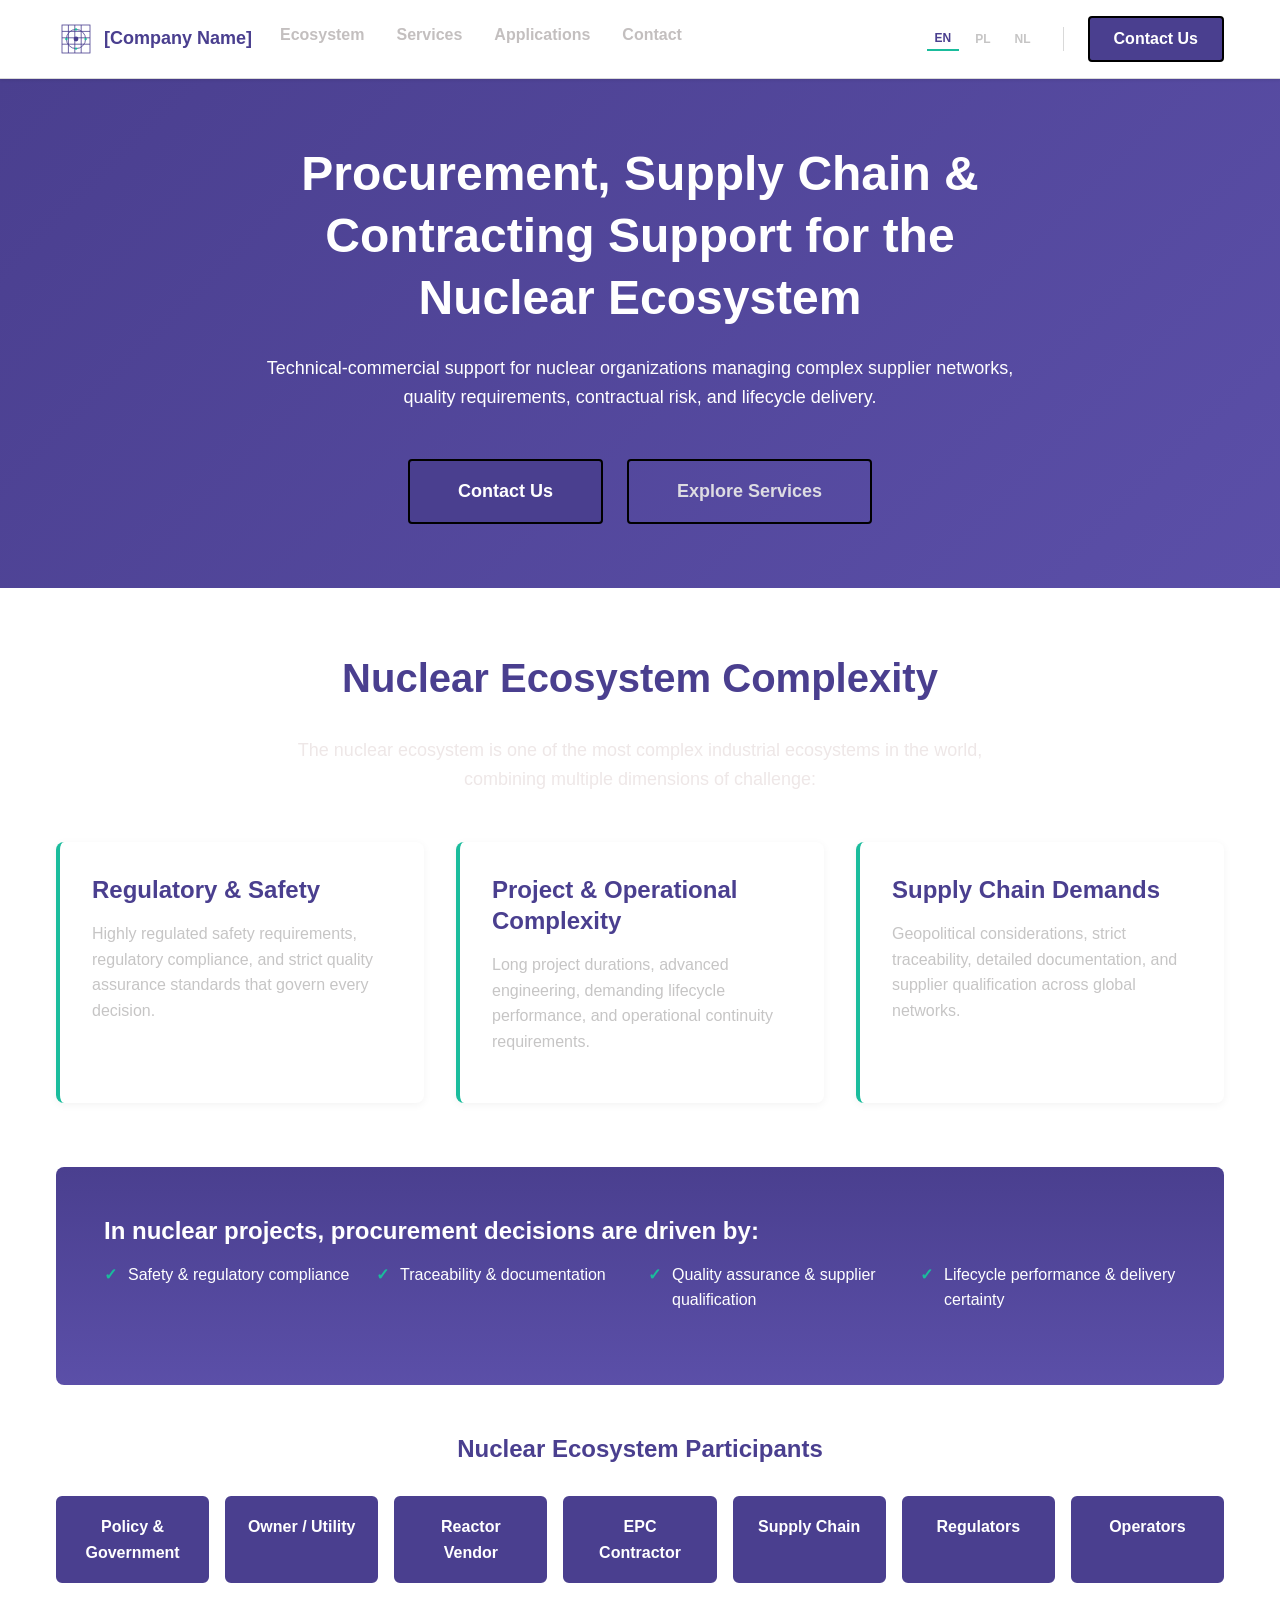
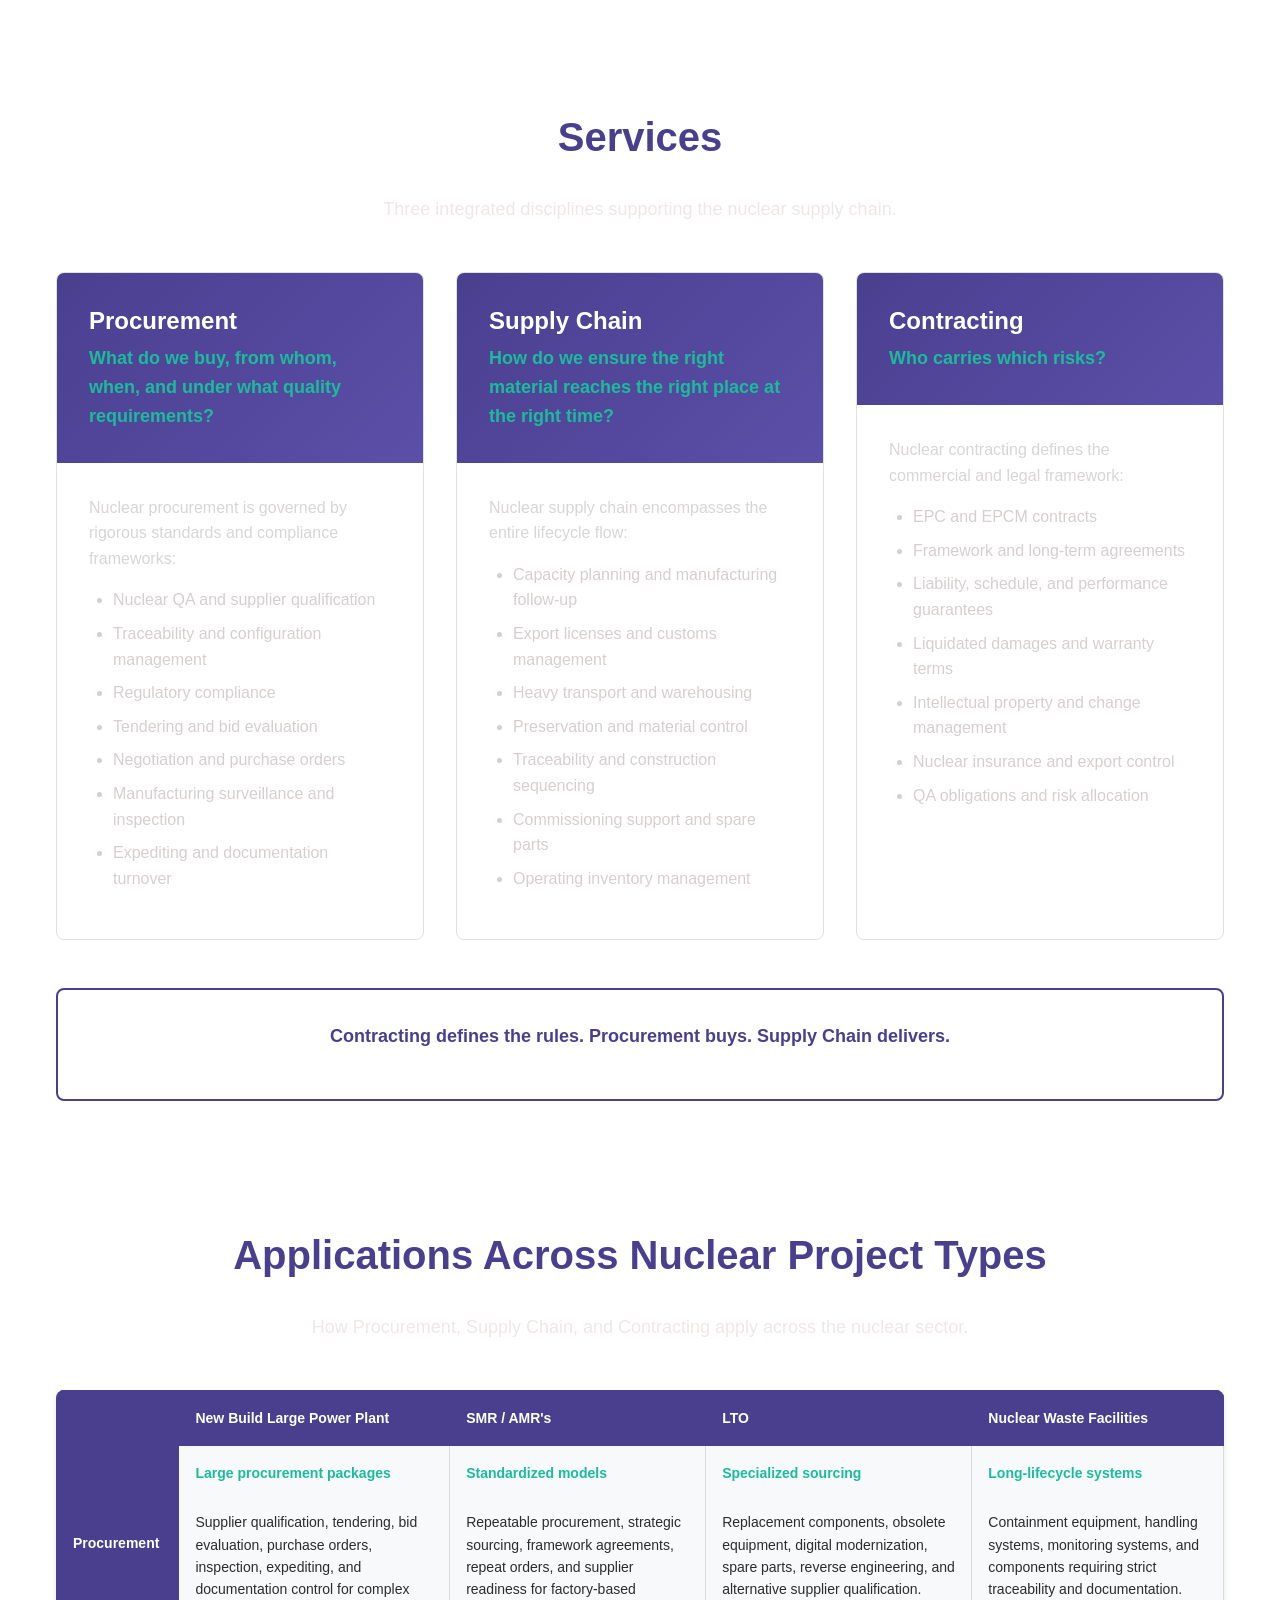
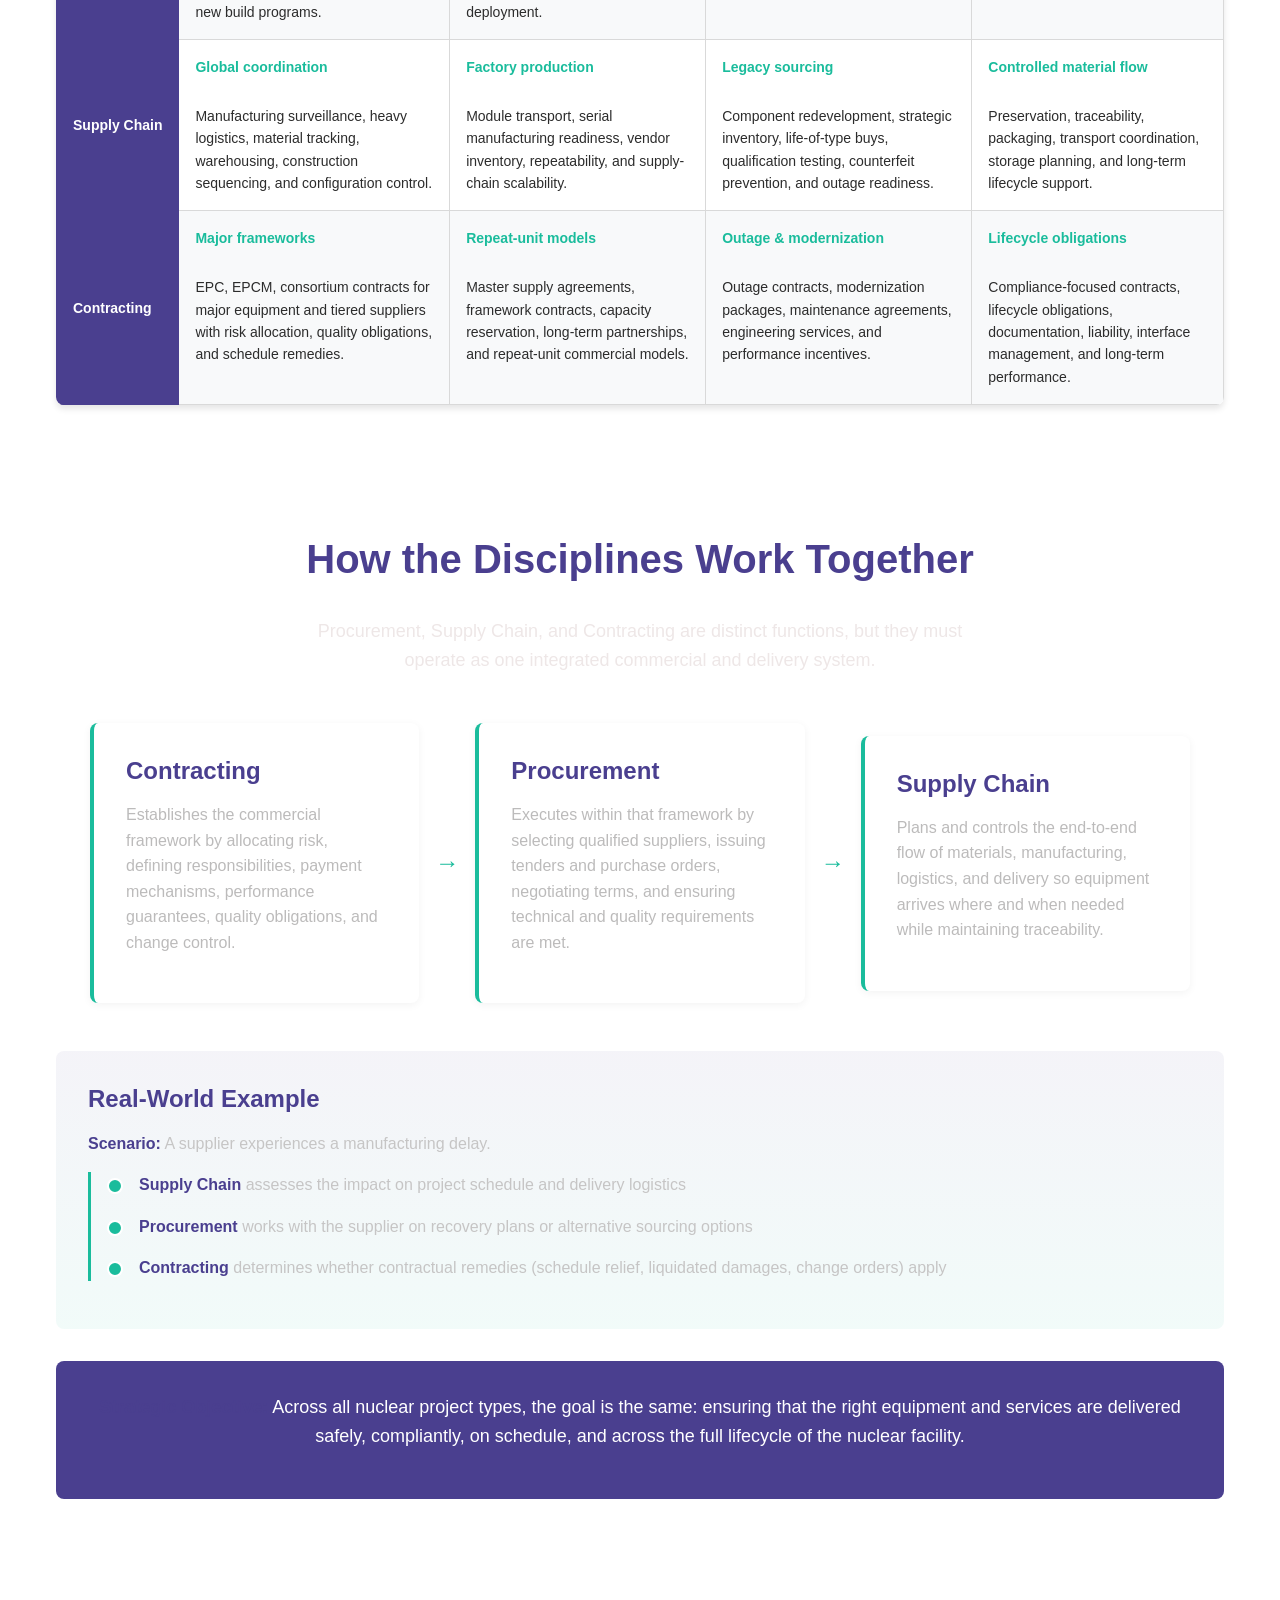
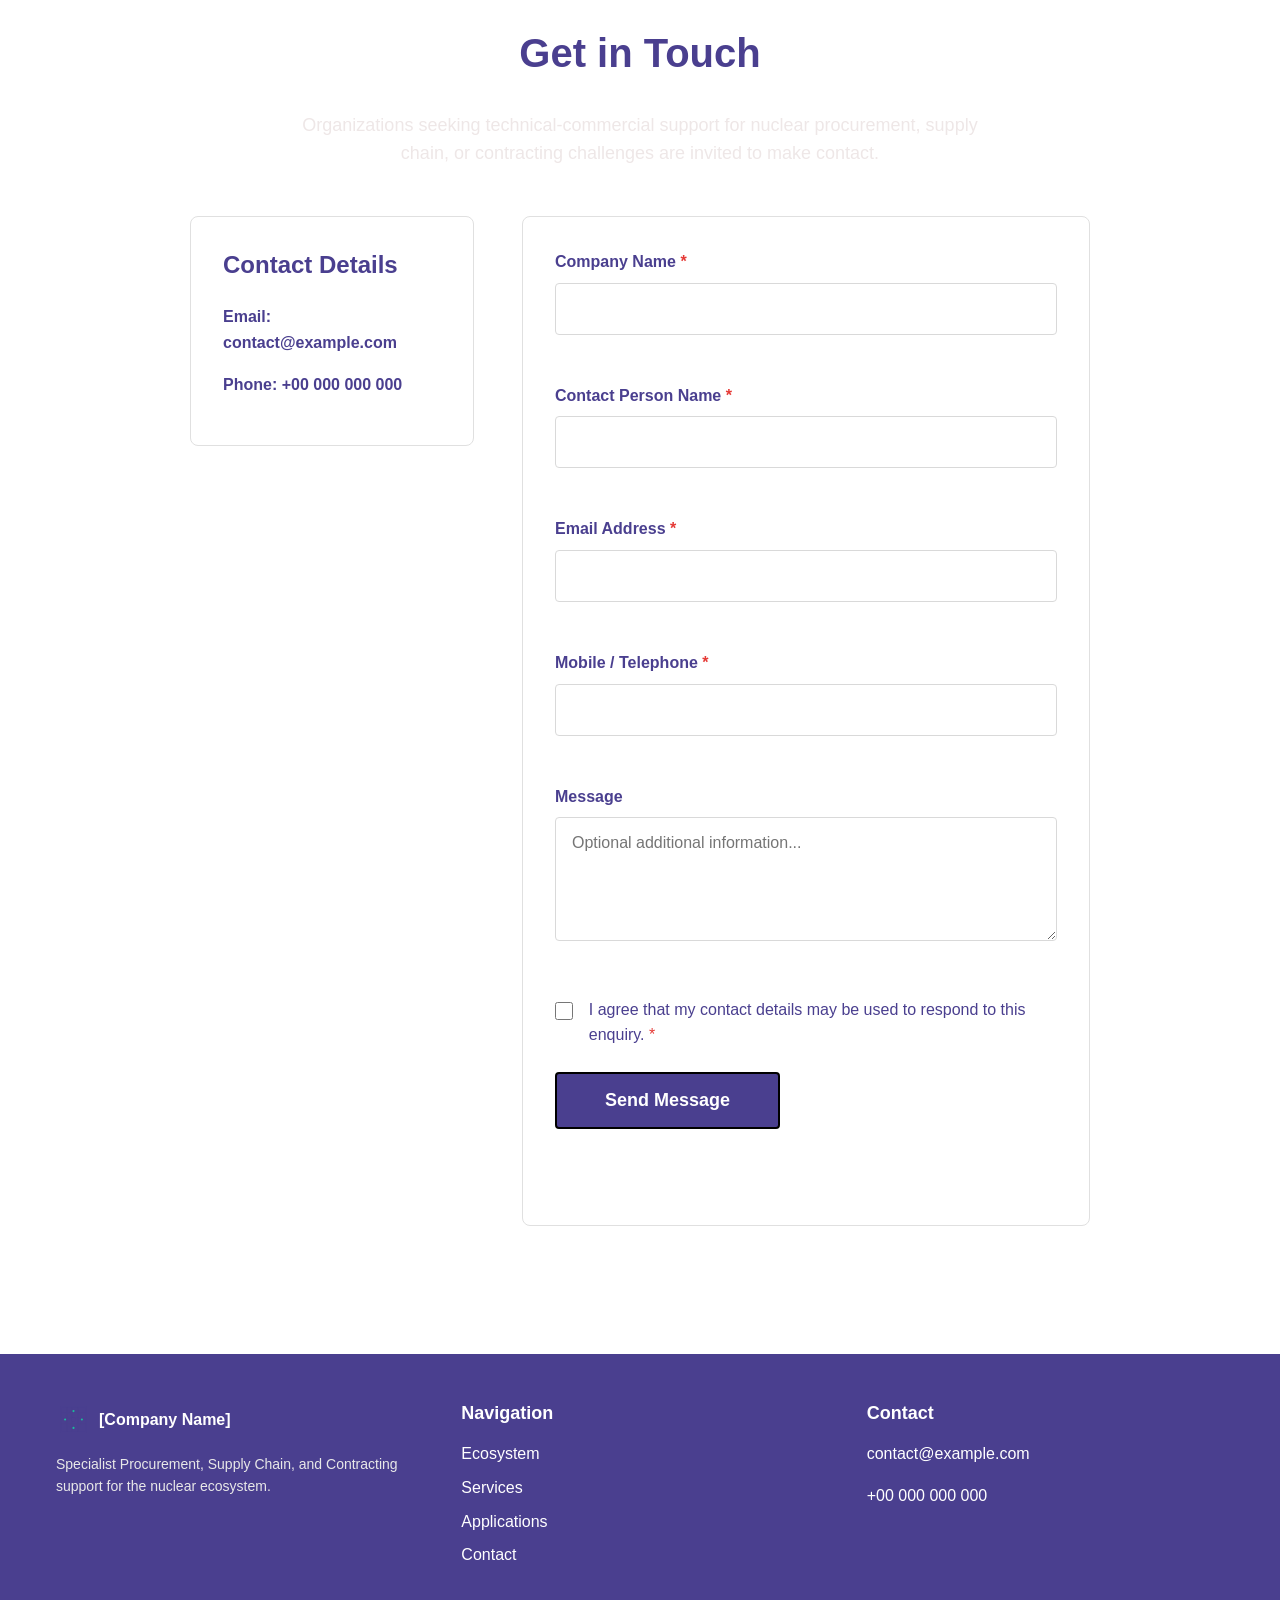
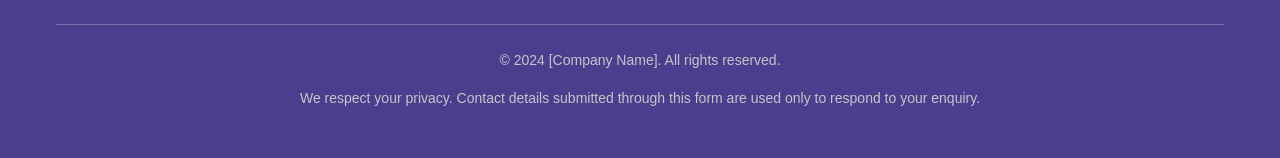
==== index.html @ f37e2646 "ProofOfConcept" ====
<!DOCTYPE html>
<html lang="en">
<head>
    <meta charset="UTF-8">
    <meta name="viewport" content="width=device-width, initial-scale=1.0">
    <meta name="description" content="Technical-commercial support for nuclear-sector procurement, supply chain, and contracting across new build, SMR/AMR, LTO, and nuclear waste facility projects.">
    <meta name="keywords" content="nuclear procurement, supply chain, contracting, nuclear services">
    <meta name="author" content="[Company Name]">
    
    <!-- Open Graph Tags -->
    <meta property="og:title" content="Procurement, Supply Chain & Contracting Support for the Nuclear Ecosystem">
    <meta property="og:description" content="Technical-commercial support for nuclear-sector organizations managing complex supplier networks, quality requirements, and lifecycle delivery.">
    <meta property="og:type" content="website">
    <meta property="og:locale" content="en_US">
    
    <!-- Twitter Card -->
    <meta name="twitter:card" content="summary_large_image">
    <meta name="twitter:title" content="Procurement, Supply Chain & Contracting Support for the Nuclear Ecosystem">
    
    <title>Procurement, Supply Chain & Contracting Support for the Nuclear Ecosystem</title>
    <link rel="stylesheet" href="assets/css/styles.css">
</head>
<body>
    <!-- HEADER / NAVIGATION -->
    <header class="header" id="header">
        <div class="container">
            <div class="header-content">
                <!-- Logo -->
                <div class="logo">
                    <svg class="logo-icon" viewBox="0 0 100 100" xmlns="http://www.w3.org/2000/svg" aria-hidden="true">
                        <!-- Nuclear geometric logo: Grid + Orbit concept -->
                        <defs>
                            <style>
                                .logo-grid { fill: none; stroke: #4A3F8F; stroke-width: 2; }
                                .logo-center { fill: #4A3F8F; }
                                .logo-accent { fill: #1ABC9C; }
                            </style>
                        </defs>
                        <!-- Modular grid background -->
                        <rect x="15" y="15" width="70" height="70" class="logo-grid"/>
                        <line x1="31" y1="15" x2="31" y2="85" class="logo-grid"/>
                        <line x1="47" y1="15" x2="47" y2="85" class="logo-grid"/>
                        <line x1="63" y1="15" x2="63" y2="85" class="logo-grid"/>
                        <line x1="15" y1="31" x2="85" y2="31" class="logo-grid"/>
                        <line x1="15" y1="47" x2="85" y2="47" class="logo-grid"/>
                        <line x1="15" y1="63" x2="85" y2="63" class="logo-grid"/>
                        <!-- Central node -->
                        <circle cx="50" cy="50" r="6" class="logo-center"/>
                        <!-- Orbital ring with accent -->
                        <circle cx="50" cy="50" r="24" class="logo-grid"/>
                        <!-- Four accent nodes representing supply chain -->
                        <circle cx="50" cy="26" r="3" class="logo-accent"/>
                        <circle cx="74" cy="50" r="3" class="logo-accent"/>
                        <circle cx="50" cy="74" r="3" class="logo-accent"/>
                        <circle cx="26" cy="50" r="3" class="logo-accent"/>
                    </svg>
                    <span class="logo-text">[Company Name]</span>
                </div>

                <!-- Navigation -->
                <nav class="nav-main" id="navMain">
                    <button class="nav-toggle" id="navToggle" aria-label="Toggle navigation menu" aria-expanded="false">
                        <span></span>
                        <span></span>
                        <span></span>
                    </button>
                    <ul class="nav-list">
                        <li><a href="#ecosystem">Ecosystem</a></li>
                        <li><a href="#services">Services</a></li>
                        <li><a href="#applications">Applications</a></li>
                        <li><a href="#contact">Contact</a></li>
                    </ul>
                </nav>

                <!-- Language Selector & CTA -->
                <div class="header-actions">
                    <div class="language-selector">
                        <button class="lang-btn lang-active" data-lang="en" aria-current="page">EN</button>
                        <button class="lang-btn" data-lang="pl">PL</button>
                        <button class="lang-btn" data-lang="nl">NL</button>
                    </div>
                    <a href="#contact" class="btn btn-primary">Contact Us</a>
                </div>
            </div>
        </div>
    </header>

    <!-- HERO SECTION -->
    <section class="hero" id="hero">
        <div class="container">
            <div class="hero-content">
                <h1>Procurement, Supply Chain & Contracting Support for the Nuclear Ecosystem</h1>
                <p class="hero-subtitle">Technical-commercial support for nuclear organizations managing complex supplier networks, quality requirements, contractual risk, and lifecycle delivery.</p>
                <div class="hero-cta">
                    <a href="#contact" class="btn btn-primary btn-large">Contact Us</a>
                    <a href="#services" class="btn btn-secondary btn-large">Explore Services</a>
                </div>
            </div>
        </div>
    </section>

    <!-- NUCLEAR ECOSYSTEM CONTEXT -->
    <section class="section ecosystem" id="ecosystem">
        <div class="container">
            <h2>Nuclear Ecosystem Complexity</h2>
            <p class="section-intro">The nuclear ecosystem is one of the most complex industrial ecosystems in the world, combining multiple dimensions of challenge:</p>
            
            <div class="ecosystem-grid">
                <div class="ecosystem-card">
                    <h3>Regulatory & Safety</h3>
                    <p>Highly regulated safety requirements, regulatory compliance, and strict quality assurance standards that govern every decision.</p>
                </div>
                <div class="ecosystem-card">
                    <h3>Project & Operational Complexity</h3>
                    <p>Long project durations, advanced engineering, demanding lifecycle performance, and operational continuity requirements.</p>
                </div>
                <div class="ecosystem-card">
                    <h3>Supply Chain Demands</h3>
                    <p>Geopolitical considerations, strict traceability, detailed documentation, and supplier qualification across global networks.</p>
                </div>
            </div>

            <div class="ecosystem-focus">
                <h3>In nuclear projects, procurement decisions are driven by:</h3>
                <ul class="focus-list">
                    <li>Safety & regulatory compliance</li>
                    <li>Traceability & documentation</li>
                    <li>Quality assurance & supplier qualification</li>
                    <li>Lifecycle performance & delivery certainty</li>
                </ul>
            </div>

            <div class="ecosystem-participants">
                <h3>Nuclear Ecosystem Participants</h3>
                <div class="participants-grid">
                    <div class="participant-badge">Policy & Government</div>
                    <div class="participant-badge">Owner / Utility</div>
                    <div class="participant-badge">Reactor Vendor</div>
                    <div class="participant-badge">EPC Contractor</div>
                    <div class="participant-badge">Supply Chain</div>
                    <div class="participant-badge">Regulators</div>
                    <div class="participant-badge">Operators</div>
                </div>
            </div>
        </div>
    </section>

    <!-- SERVICES SECTION -->
    <section class="section services" id="services">
        <div class="container">
            <h2>Services</h2>
            <p class="section-intro">Three integrated disciplines supporting the nuclear supply chain.</p>
            
            <div class="services-grid">
                <!-- Service 1: Procurement -->
                <div class="service-card">
                    <div class="service-header">
                        <h3>Procurement</h3>
                        <p class="service-question">What do we buy, from whom, when, and under what quality requirements?</p>
                    </div>
                    <div class="service-body">
                        <p>Nuclear procurement is governed by rigorous standards and compliance frameworks:</p>
                        <ul>
                            <li>Nuclear QA and supplier qualification</li>
                            <li>Traceability and configuration management</li>
                            <li>Regulatory compliance</li>
                            <li>Tendering and bid evaluation</li>
                            <li>Negotiation and purchase orders</li>
                            <li>Manufacturing surveillance and inspection</li>
                            <li>Expediting and documentation turnover</li>
                        </ul>
                    </div>
                </div>

                <!-- Service 2: Supply Chain -->
                <div class="service-card">
                    <div class="service-header">
                        <h3>Supply Chain</h3>
                        <p class="service-question">How do we ensure the right material reaches the right place at the right time?</p>
                    </div>
                    <div class="service-body">
                        <p>Nuclear supply chain encompasses the entire lifecycle flow:</p>
                        <ul>
                            <li>Capacity planning and manufacturing follow-up</li>
                            <li>Export licenses and customs management</li>
                            <li>Heavy transport and warehousing</li>
                            <li>Preservation and material control</li>
                            <li>Traceability and construction sequencing</li>
                            <li>Commissioning support and spare parts</li>
                            <li>Operating inventory management</li>
                        </ul>
                    </div>
                </div>

                <!-- Service 3: Contracting -->
                <div class="service-card">
                    <div class="service-header">
                        <h3>Contracting</h3>
                        <p class="service-question">Who carries which risks?</p>
                    </div>
                    <div class="service-body">
                        <p>Nuclear contracting defines the commercial and legal framework:</p>
                        <ul>
                            <li>EPC and EPCM contracts</li>
                            <li>Framework and long-term agreements</li>
                            <li>Liability, schedule, and performance guarantees</li>
                            <li>Liquidated damages and warranty terms</li>
                            <li>Intellectual property and change management</li>
                            <li>Nuclear insurance and export control</li>
                            <li>QA obligations and risk allocation</li>
                        </ul>
                    </div>
                </div>
            </div>

            <div class="services-summary">
                <p><strong>Contracting defines the rules. Procurement buys. Supply Chain delivers.</strong></p>
            </div>
        </div>
    </section>

    <!-- PROJECT MATRIX SECTION -->
    <section class="section matrix" id="applications">
        <div class="container">
            <h2>Applications Across Nuclear Project Types</h2>
            <p class="section-intro">How Procurement, Supply Chain, and Contracting apply across the nuclear sector.</p>
            
            <div class="matrix-wrapper">
                <table class="project-matrix" role="presentation">
                    <thead>
                        <tr>
                            <th></th>
                            <th>New Build Large Power Plant</th>
                            <th>SMR / AMR's</th>
                            <th>LTO</th>
                            <th>Nuclear Waste Facilities</th>
                        </tr>
                    </thead>
                    <tbody>
                        <!-- Procurement Row -->
                        <tr>
                            <th scope="row">Procurement</th>
                            <td>
                                <strong>Large procurement packages</strong><br>
                                Supplier qualification, tendering, bid evaluation, purchase orders, inspection, expediting, and documentation control for complex new build programs.
                            </td>
                            <td>
                                <strong>Standardized models</strong><br>
                                Repeatable procurement, strategic sourcing, framework agreements, repeat orders, and supplier readiness for factory-based deployment.
                            </td>
                            <td>
                                <strong>Specialized sourcing</strong><br>
                                Replacement components, obsolete equipment, digital modernization, spare parts, reverse engineering, and alternative supplier qualification.
                            </td>
                            <td>
                                <strong>Long-lifecycle systems</strong><br>
                                Containment equipment, handling systems, monitoring systems, and components requiring strict traceability and documentation.
                            </td>
                        </tr>
                        <!-- Supply Chain Row -->
                        <tr>
                            <th scope="row">Supply Chain</th>
                            <td>
                                <strong>Global coordination</strong><br>
                                Manufacturing surveillance, heavy logistics, material tracking, warehousing, construction sequencing, and configuration control.
                            </td>
                            <td>
                                <strong>Factory production</strong><br>
                                Module transport, serial manufacturing readiness, vendor inventory, repeatability, and supply-chain scalability.
                            </td>
                            <td>
                                <strong>Legacy sourcing</strong><br>
                                Component redevelopment, strategic inventory, life-of-type buys, qualification testing, counterfeit prevention, and outage readiness.
                            </td>
                            <td>
                                <strong>Controlled material flow</strong><br>
                                Preservation, traceability, packaging, transport coordination, storage planning, and long-term lifecycle support.
                            </td>
                        </tr>
                        <!-- Contracting Row -->
                        <tr>
                            <th scope="row">Contracting</th>
                            <td>
                                <strong>Major frameworks</strong><br>
                                EPC, EPCM, consortium contracts for major equipment and tiered suppliers with risk allocation, quality obligations, and schedule remedies.
                            </td>
                            <td>
                                <strong>Repeat-unit models</strong><br>
                                Master supply agreements, framework contracts, capacity reservation, long-term partnerships, and repeat-unit commercial models.
                            </td>
                            <td>
                                <strong>Outage & modernization</strong><br>
                                Outage contracts, modernization packages, maintenance agreements, engineering services, and performance incentives.
                            </td>
                            <td>
                                <strong>Lifecycle obligations</strong><br>
                                Compliance-focused contracts, lifecycle obligations, documentation, liability, interface management, and long-term performance.
                            </td>
                        </tr>
                    </tbody>
                </table>
            </div>
        </div>
    </section>

    <!-- HOW DISCIPLINES WORK TOGETHER -->
    <section class="section integration">
        <div class="container">
            <h2>How the Disciplines Work Together</h2>
            <p class="section-intro">Procurement, Supply Chain, and Contracting are distinct functions, but they must operate as one integrated commercial and delivery system.</p>
            
            <div class="integration-flow">
                <div class="flow-block">
                    <h3>Contracting</h3>
                    <p>Establishes the commercial framework by allocating risk, defining responsibilities, payment mechanisms, performance guarantees, quality obligations, and change control.</p>
                </div>
                <div class="flow-connector">→</div>
                <div class="flow-block">
                    <h3>Procurement</h3>
                    <p>Executes within that framework by selecting qualified suppliers, issuing tenders and purchase orders, negotiating terms, and ensuring technical and quality requirements are met.</p>
                </div>
                <div class="flow-connector">→</div>
                <div class="flow-block">
                    <h3>Supply Chain</h3>
                    <p>Plans and controls the end-to-end flow of materials, manufacturing, logistics, and delivery so equipment arrives where and when needed while maintaining traceability.</p>
                </div>
            </div>

            <div class="integration-example">
                <h3>Real-World Example</h3>
                <p><strong>Scenario:</strong> A supplier experiences a manufacturing delay.</p>
                <ul class="example-timeline">
                    <li><strong>Supply Chain</strong> assesses the impact on project schedule and delivery logistics</li>
                    <li><strong>Procurement</strong> works with the supplier on recovery plans or alternative sourcing options</li>
                    <li><strong>Contracting</strong> determines whether contractual remedies (schedule relief, liquidated damages, change orders) apply</li>
                </ul>
            </div>

            <div class="integration-summary">
                <p><strong>Strategic Objective:</strong> Across all nuclear project types, the goal is the same: ensuring that the right equipment and services are delivered safely, compliantly, on schedule, and across the full lifecycle of the nuclear facility.</p>
            </div>
        </div>
    </section>

    <!-- CONTACT SECTION -->
    <section class="section contact" id="contact">
        <div class="container">
            <h2>Get in Touch</h2>
            <p class="section-intro">Organizations seeking technical-commercial support for nuclear procurement, supply chain, or contracting challenges are invited to make contact.</p>
            
            <div class="contact-content">
                <div class="contact-info">
                    <h3>Contact Details</h3>
                    <p><strong>Email:</strong> <a href="mailto:contact@example.com">contact@example.com</a></p>
                    <p><strong>Phone:</strong> <a href="tel:+00000000000">+00 000 000 000</a></p>
                </div>

                <form class="contact-form" id="contactForm" novalidate>
                    <div class="form-group">
                        <label for="companyName">Company Name <span class="required">*</span></label>
                        <input type="text" id="companyName" name="companyName" required aria-required="true">
                        <span class="error-message" id="companyNameError"></span>
                    </div>

                    <div class="form-group">
                        <label for="contactPerson">Contact Person Name <span class="required">*</span></label>
                        <input type="text" id="contactPerson" name="contactPerson" required aria-required="true">
                        <span class="error-message" id="contactPersonError"></span>
                    </div>

                    <div class="form-group">
                        <label for="email">Email Address <span class="required">*</span></label>
                        <input type="email" id="email" name="email" required aria-required="true">
                        <span class="error-message" id="emailError"></span>
                    </div>

                    <div class="form-group">
                        <label for="phone">Mobile / Telephone <span class="required">*</span></label>
                        <input type="tel" id="phone" name="phone" required aria-required="true">
                        <span class="error-message" id="phoneError"></span>
                    </div>

                    <div class="form-group">
                        <label for="message">Message</label>
                        <textarea id="message" name="message" rows="5" placeholder="Optional additional information..."></textarea>
                        <span class="error-message" id="messageError"></span>
                    </div>

                    <div class="form-group checkbox">
                        <input type="checkbox" id="consent" name="consent" required aria-required="true">
                        <label for="consent">
                            I agree that my contact details may be used to respond to this enquiry. <span class="required">*</span>
                        </label>
                        <span class="error-message" id="consentError"></span>
                    </div>

                    <button type="submit" class="btn btn-primary btn-large">Send Message</button>
                    <div class="form-message" id="formMessage"></div>

                    <!-- IMPORTANT: Configure the form endpoint below for your hosting provider -->
                    <!-- 
                    OPTIONS:
                    1. For Netlify: Use default POST (Netlify Form)
                    2. For Formspree: change action="https://formspree.io/f/YOUR_ID" method="POST"
                    3. For Email.js: use JavaScript handler (see assets/js/main.js)
                    4. For custom backend: change action to your endpoint
                    
                    CURRENT SETUP: This form validates frontend and displays success message.
                    Form data is NOT automatically sent anywhere.
                    Add backend integration per your hosting provider's documentation.
                    -->
                </form>
            </div>
        </div>
    </section>

    <!-- FOOTER -->
    <footer class="footer">
        <div class="container">
            <div class="footer-content">
                <div class="footer-section">
                    <div class="footer-logo">
                        <svg class="logo-icon" viewBox="0 0 100 100" xmlns="http://www.w3.org/2000/svg" aria-hidden="true">
                            <defs>
                                <style>
                                    .logo-grid { fill: none; stroke: #4A3F8F; stroke-width: 2; }
                                    .logo-center { fill: #4A3F8F; }
                                    .logo-accent { fill: #1ABC9C; }
                                </style>
                            </defs>
                            <rect x="15" y="15" width="70" height="70" class="logo-grid"/>
                            <line x1="31" y1="15" x2="31" y2="85" class="logo-grid"/>
                            <line x1="47" y1="15" x2="47" y2="85" class="logo-grid"/>
                            <line x1="63" y1="15" x2="63" y2="85" class="logo-grid"/>
                            <line x1="15" y1="31" x2="85" y2="31" class="logo-grid"/>
                            <line x1="15" y1="47" x2="85" y2="47" class="logo-grid"/>
                            <line x1="15" y1="63" x2="85" y2="63" class="logo-grid"/>
                            <circle cx="50" cy="50" r="6" class="logo-center"/>
                            <circle cx="50" cy="50" r="24" class="logo-grid"/>
                            <circle cx="50" cy="26" r="3" class="logo-accent"/>
                            <circle cx="74" cy="50" r="3" class="logo-accent"/>
                            <circle cx="50" cy="74" r="3" class="logo-accent"/>
                            <circle cx="26" cy="50" r="3" class="logo-accent"/>
                        </svg>
                        <span>[Company Name]</span>
                    </div>
                    <p class="footer-description">Specialist Procurement, Supply Chain, and Contracting support for the nuclear ecosystem.</p>
                </div>

                <div class="footer-section">
                    <h4>Navigation</h4>
                    <ul>
                        <li><a href="#ecosystem">Ecosystem</a></li>
                        <li><a href="#services">Services</a></li>
                        <li><a href="#applications">Applications</a></li>
                        <li><a href="#contact">Contact</a></li>
                    </ul>
                </div>

                <div class="footer-section">
                    <h4>Contact</h4>
                    <p><a href="mailto:contact@example.com">contact@example.com</a></p>
                    <p><a href="tel:+00000000000">+00 000 000 000</a></p>
                </div>
            </div>

            <div class="footer-bottom">
                <p>&copy; 2024 [Company Name]. All rights reserved.</p>
                <p class="privacy-note">We respect your privacy. Contact details submitted through this form are used only to respond to your enquiry.</p>
            </div>
        </div>
    </footer>

    <!-- Language selector placeholder messages (hidden by default) -->
    <div id="langPlaceholder" style="display: none;">
        <div id="pl-content" style="display: none;">
            <div class="lang-coming-soon">
                <h2>Wersja w języku polskim będzie dostępna wkrótce</h2>
                <p>Polish version coming soon.</p>
            </div>
        </div>
        <div id="nl-content" style="display: none;">
            <div class="lang-coming-soon">
                <h2>Nederlandse versie komt binnenkort</h2>
                <p>Dutch version coming soon.</p>
            </div>
        </div>
    </div>

    <script src="assets/js/main.js"></script>
</body>
</html>
---- assets/css/styles.css ----
/* ============================================
   NUCLEAR SECTOR WEBSITE - PROFESSIONAL STYLING
   ============================================ */

/* --- ROOT VARIABLES --- */
:root {
    /* Color Palette */
    --primary-dark: #4A3F8F;        /* Rich Purple (improved contrast) */
    --primary-light: #5B4FA8;       /* Lighter purple for gradients */
    --accent-green: #1ABC9C;        /* Vibrant teal-green (better readability) */
    --accent-green-dark: #16967C;   /* Darker green for hover */
    --neutral-dark: #0F0F0F;        /* Deep black */
    --neutral-gray: #2C2C2C;        /* Much darker gray for body text */
    --neutral-light: #F8F9FA;       /* Slightly warmer light background */
    --neutral-off-white: #FCFCFD;   /* Warm off white */
    --border-color: #D9D9D9;        /* Slightly warmer border */
    --error-red: #E53935;           /* Slightly brighter error */
    --success-green: #43A047;       /* Brighter success */

    /* Typography */
    --font-family-main: -apple-system, BlinkMacSystemFont, 'Segoe UI', 'Roboto', 'Helvetica Neue', Arial, sans-serif;
    --font-size-base: 16px;
    --font-size-small: 14px;
    --font-size-large: 18px;
    --line-height-base: 1.6;
    --line-height-tight: 1.3;

    /* Spacing */
    --spacing-xs: 4px;
    --spacing-sm: 8px;
    --spacing-md: 16px;
    --spacing-lg: 24px;
    --spacing-xl: 32px;
    --spacing-2xl: 48px;
    --spacing-3xl: 64px;

    /* Shadows */
    --shadow-sm: 0 1px 3px rgba(0, 0, 0, 0.1);
    --shadow-md: 0 4px 6px rgba(0, 0, 0, 0.1);
    --shadow-lg: 0 10px 25px rgba(0, 0, 0, 0.15);

    /* Transitions */
    --transition: all 0.3s cubic-bezier(0.4, 0, 0.2, 1);
    --transition-fast: all 0.15s ease-out;
}

/* --- RESET & BASE STYLES --- */
* {
    margin: 0;
    padding: 0;
    box-sizing: border-box;
}

html {
    scroll-behavior: smooth;
    font-size: var(--font-size-base);
}

body {
    font-family: var(--font-family-main);
    color: var(--neutral-dark);
    background-color: white;
    line-height: var(--line-height-base);
    overflow-x: hidden;
}

a {
    color: #4A3F8F;
    text-decoration: none;
    transition: var(--transition-fast);
    font-weight: 500;
}

a:hover {
    color: #1ABC9C;
}

img {
    max-width: 100%;
    height: auto;
    display: block;
}

/* --- TYPOGRAPHY --- */
h1, h2, h3, h4, h5, h6 {
    font-weight: 600;
    line-height: var(--line-height-tight);
    margin-bottom: var(--spacing-md);
    color: var(--primary-dark);
}

h1 {
    font-size: clamp(28px, 5vw, 48px);
    margin-bottom: var(--spacing-lg);
}

h2 {
    font-size: clamp(24px, 4vw, 40px);
    margin-bottom: var(--spacing-xl);
    text-align: center;
}

h3 {
    font-size: clamp(18px, 2.5vw, 24px);
}

h4 {
    font-size: 18px;
    font-weight: 600;
}

p {
    margin-bottom: var(--spacing-md);
    color: #c6c5c5;
    line-height: var(--line-height-base);
}

ul, ol {
    margin-left: var(--spacing-lg);
    margin-bottom: var(--spacing-md);
}

li {
    margin-bottom: var(--spacing-sm);
    color: #c6c5c5;
}

strong {
    color: var(--primary-dark);
    font-weight: 600;
}

/* --- CONTAINER --- */
.container {
    max-width: 1200px;
    margin: 0 auto;
    padding: 0 var(--spacing-md);
}

/* --- BUTTONS --- */
.btn {
    display: inline-block;
    padding: var(--spacing-sm) var(--spacing-lg);
    font-size: var(--font-size-base);
    font-weight: 600;
    border: none;
    border-radius: 4px;
    cursor: pointer;
    transition: var(--transition-fast);
    text-align: center;
    white-space: nowrap;
}

.btn:focus-visible {
    outline: 2px solid #1ABC9C;
    outline-offset: 2px;
}

.btn-primary {
    background-color: #4A3F8F;
    color: white;
        border: 2px solid #000000;

}

.btn-primary:hover {
    background-color: #5B4FA8;
    box-shadow: 0 6px 16px rgba(74, 63, 143, 0.3);
}

.btn-secondary {
    background-color: transparent;
    color: #dddce2;
    border: 2px solid #000000;
}

.btn-secondary:hover {
    background-color: #4A3F8F;
    color: rgb(38, 225, 87);
}

.btn-large {
    padding: var(--spacing-md) var(--spacing-2xl);
    font-size: var(--font-size-large);
}

/* --- HEADER --- */
.header {
    background-color: white;
    border-bottom: 1px solid var(--border-color);
    position: sticky;
    top: 0;
    z-index: 1000;
    box-shadow: var(--shadow-sm);
}

.header-content {
    display: flex;
    align-items: center;
    justify-content: space-between;
    padding: var(--spacing-md) 0;
    gap: var(--spacing-lg);
}

.logo {
    display: flex;
    align-items: center;
    gap: var(--spacing-sm);
    font-size: 18px;
    font-weight: 700;
    color: #4A3F8F;
    text-decoration: none;
    min-width: 200px;
}

.logo-icon {
    width: 40px;
    height: 40px;
    flex-shrink: 0;
}

.logo-text {
    color: #4A3F8F;
}

.nav-main {
    flex: 1;
}

.nav-list {
    display: flex;
    list-style: none;
    gap: var(--spacing-xl);
    margin: 0;
}

.nav-list a {
    color: #c3bfbf;
    font-weight: 600;
    transition: var(--transition-fast);
}

.nav-list a:hover {
    color: #4A3F8F;
}

.nav-toggle {
    display: none;
    flex-direction: column;
    background: none;
    border: none;
    cursor: pointer;
    gap: 5px;
    padding: var(--spacing-sm);
}

.nav-toggle span {
    width: 25px;
    height: 3px;
    background-color: var(--primary-dark);
    border-radius: 2px;
    transition: var(--transition-fast);
}

.header-actions {
    display: flex;
    align-items: center;
    gap: var(--spacing-lg);
}

.language-selector {
    display: flex;
    gap: var(--spacing-sm);
    border-right: 1px solid var(--border-color);
    padding-right: var(--spacing-lg);
}

.lang-btn {
    background: none;
    border: none;
    color: #c6c5c5;
    font-weight: 700;
    font-size: 12px;
    cursor: pointer;
    padding: var(--spacing-xs) var(--spacing-sm);
    transition: var(--transition-fast);
}

.lang-btn:hover {
    color: #4A3F8F;
}

.lang-btn.lang-active {
    color: #4A3F8F;
    border-bottom: 2px solid #1ABC9C;
}

/* --- HERO SECTION --- */
.hero {
    background: linear-gradient(135deg, var(--primary-dark) 0%, var(--primary-light) 100%);
    color: white;
    padding: var(--spacing-3xl) var(--spacing-md);
    text-align: center;
}

.hero-content {
    max-width: 800px;
    margin: 0 auto;
}

.hero h1 {
    color: white;
    margin-bottom: var(--spacing-lg);
}

.hero-subtitle {
    color: #FFFFFF;
    font-size: var(--font-size-large);
    margin-bottom: var(--spacing-2xl);
    font-weight: 400;
}

.hero-cta {
    display: flex;
    gap: var(--spacing-lg);
    justify-content: center;
    flex-wrap: wrap;
}

/* --- SECTIONS --- */
.section {
    padding: var(--spacing-3xl) var(--spacing-md);
}

.section-intro {
    max-width: 700px;
    margin: 0 auto var(--spacing-2xl);
    text-align: center;
    font-size: var(--font-size-large);
    color: #eee7e7;
}

/* --- ECOSYSTEM SECTION --- */
.ecosystem-grid {
    display: grid;
    grid-template-columns: repeat(auto-fit, minmax(280px, 1fr));
    gap: var(--spacing-xl);
    margin-bottom: var(--spacing-3xl);
}

.ecosystem-card {
    background: #FFFFFF;
    padding: var(--spacing-xl);
    border-radius: 8px;
    border-left: 4px solid #1ABC9C;
    transition: var(--transition);
    box-shadow: 0 2px 8px rgba(0,0,0,0.05);
}

.ecosystem-card:hover {
    box-shadow: var(--shadow-md);
    transform: translateY(-2px);
}

.ecosystem-card h3 {
    color: var(--primary-dark);
    margin-bottom: var(--spacing-md);
}

.ecosystem-focus {
    background: linear-gradient(to bottom, var(--primary-dark), var(--primary-light));
    color: white;
    padding: var(--spacing-2xl);
    border-radius: 8px;
    margin-bottom: var(--spacing-2xl);
}

.ecosystem-focus h3 {
    color: white;
}

.focus-list {
    display: grid;
    grid-template-columns: repeat(auto-fit, minmax(200px, 1fr));
    gap: var(--spacing-md);
    list-style: none;
    margin-left: 0;
}

.focus-list li {
    color: #FFFFFF;
    padding-left: var(--spacing-lg);
    position: relative;
}

.focus-list li:before {
    content: "✓";
    position: absolute;
    left: 0;
    color: #1ABC9C;
    font-weight: bold;
}

.ecosystem-participants {
    margin-top: var(--spacing-2xl);
}

.ecosystem-participants h3 {
    text-align: center;
    margin-bottom: var(--spacing-xl);
}

.participants-grid {
    display: grid;
    grid-template-columns: repeat(auto-fit, minmax(150px, 1fr));
    gap: var(--spacing-md);
}

.participant-badge {
    background: #4A3F8F;
    color: white;
    padding: var(--spacing-md);
    text-align: center;
    border-radius: 6px;
    font-weight: 600;
    border: 2px solid #4A3F8F;
    transition: var(--transition-fast);
}

.participant-badge:hover {
    background: transparent;
    color: #4A3F8F;
}

/* --- SERVICES SECTION --- */
.services-grid {
    display: grid;
    grid-template-columns: repeat(auto-fit, minmax(300px, 1fr));
    gap: var(--spacing-xl);
    margin-bottom: var(--spacing-2xl);
}

.service-card {
    background: white;
    border: 1px solid #E0E0E0;
    border-radius: 8px;
    overflow: hidden;
    transition: var(--transition);
}

.service-card:hover {
    box-shadow: 0 8px 20px rgba(0,0,0,0.12);
    border-color: #1ABC9C;
}

.service-header {
    background: linear-gradient(135deg, #4A3F8F, #5B4FA8);
    color: white;
    padding: var(--spacing-xl);
}

.service-header h3 {
    color: white;
    margin-bottom: var(--spacing-sm);
}

.service-question {
    font-size: var(--font-size-large);
    color: #1ABC9C;
    font-weight: 600;
    margin-bottom: 0;
}

.service-body {
    padding: var(--spacing-xl);
}

.service-body p {
    margin-bottom: var(--spacing-md);
    color: #d7d5d5;
}

.service-body ul {
    margin-left: var(--spacing-lg);
}

.service-body li {
    margin-bottom: var(--spacing-sm);
    color: #d5cfcf;
}

.services-summary {
    text-align: center;
    padding: var(--spacing-xl);
    background: #FFFFFF;
    border: 2px solid #4A3F8F;
    border-radius: 8px;
    font-size: var(--font-size-large);
    font-weight: 600;
    color: #4A3F8F;
}

/* --- MATRIX SECTION --- */
.matrix-wrapper {
    overflow-x: auto;
    border-radius: 8px;
    box-shadow: var(--shadow-md);
}

.project-matrix {
    width: 100%;
    border-collapse: collapse;
    background: white;
    font-size: 14px;
}

.project-matrix th {
    background: #4A3F8F;
    color: white;
    padding: var(--spacing-md);
    text-align: left;
    font-weight: 600;
    border: 1px solid #4A3F8F;
}

.project-matrix td {
    padding: var(--spacing-md);
    border: 1px solid #D9D9D9;
    vertical-align: top;
    color: #2C2C2C;
    transition: background-color 0.2s ease;
}

.project-matrix tbody tr:nth-child(odd) {
    background-color: #F8F9FA;
}

.project-matrix tbody td:hover {
    background-color: rgba(26, 188, 156, 0.15);
}

.project-matrix tbody tr:nth-child(odd) td:hover {
    background-color: rgba(26, 188, 156, 0.15);
}

.project-matrix tbody th {
    background: #4A3F8F;
    color: white;
    width: 100px;
    white-space: nowrap;
}

.project-matrix strong {
    display: block;
    color: #1ABC9C;
    margin-bottom: var(--spacing-xs);
}

/* --- INTEGRATION SECTION --- */
.integration-flow {
    display: grid;
    grid-template-columns: 1fr auto 1fr auto 1fr;
    gap: var(--spacing-md);
    align-items: center;
    margin-bottom: var(--spacing-2xl);
    max-width: 1100px;
    margin-left: auto;
    margin-right: auto;
}

.flow-block {
    background: #FFFFFF;
    padding: var(--spacing-xl);
    border-radius: 8px;
    border-left: 4px solid #1ABC9C;
    box-shadow: 0 2px 8px rgba(0,0,0,0.05);
}

.flow-block h3 {
    color: #4A3F8F;
}

.flow-block p {
    color: #bcbbbb;
}

.flow-connector {
    display: flex;
    align-items: center;
    justify-content: center;
    font-size: 24px;
    color: #1ABC9C;
    font-weight: bold;
}

.integration-example {
    background: linear-gradient(to bottom, rgba(74, 63, 143, 0.06), rgba(26, 188, 156, 0.06));
    padding: var(--spacing-xl);
    border-radius: 8px;
    margin-bottom: var(--spacing-xl);
}

.integration-example h3 {
    color: #4A3F8F;
}

.integration-example p {
    color: #c6c5c5;
}

.integration-example h3 {
    color: #4A3F8F;
}

.integration-example p {
    color: #c6c5c5;
}

.example-timeline {
    list-style: none;
    margin-left: 0;
    border-left: 3px solid #1ABC9C;
    padding-left: var(--spacing-lg);
}

.example-timeline li {
    margin-bottom: var(--spacing-md);
    position: relative;
    padding-left: var(--spacing-lg);
    color: #c6c5c5;
}

.example-timeline li:before {
    content: "";
    position: absolute;
    left: -8px;
    top: 6px;
    width: 12px;
    height: 12px;
    background: #1ABC9C;
    border-radius: 50%;
    border: 2px solid white;
}

.integration-summary {
    background: #4A3F8F;
    color: white;
    padding: var(--spacing-xl);
    border-radius: 8px;
    text-align: center;
}

.integration-summary p {
    color: white;
    font-size: var(--font-size-large);
    font-weight: 500;
}

/* --- CONTACT SECTION --- */
.contact-content {
    display: grid;
    grid-template-columns: 1fr 2fr;
    gap: var(--spacing-2xl);
    max-width: 900px;
    margin: 0 auto;
}

.contact-info {
    background: #FFFFFF;
    padding: var(--spacing-xl);
    border-radius: 8px;
    height: fit-content;
    border: 1px solid #E0E0E0;
}

.contact-info h3 {
    margin-bottom: var(--spacing-lg);
    color: #4A3F8F;
}

.contact-info p {
    margin-bottom: var(--spacing-md);
    color: #c6c5c5;
}

.contact-info a {
    font-weight: 700;
    color: #4A3F8F;
}

.contact-form {
    background: #FFFFFF;
    padding: var(--spacing-xl);
    border-radius: 8px;
    border: 1px solid #E0E0E0;
}

.form-group {
    margin-bottom: var(--spacing-lg);
}

.form-group label {
    display: block;
    margin-bottom: var(--spacing-sm);
    font-weight: 600;
    color: #4A3F8F;
}

.required {
    color: var(--error-red);
}

.form-group input[type="text"],
.form-group input[type="email"],
.form-group input[type="tel"],
.form-group textarea {
    width: 100%;
    padding: var(--spacing-md);
    border: 1px solid var(--border-color);
    border-radius: 4px;
    font-size: var(--font-size-base);
    font-family: var(--font-family-main);
    transition: var(--transition-fast);
}

.form-group input[type="text"]:focus,
.form-group input[type="email"]:focus,
.form-group input[type="tel"]:focus,
.form-group textarea:focus {
    outline: none;
    border-color: #1ABC9C;
    box-shadow: 0 0 0 3px rgba(26, 188, 156, 0.15);
}

.form-group input[type="text"].error,
.form-group input[type="email"].error,
.form-group input[type="tel"].error,
.form-group textarea.error {
    border-color: #E53935;
    background-color: rgba(229, 57, 53, 0.03);
}

.form-group textarea {
    resize: vertical;
    min-height: 120px;
}

.form-group.checkbox {
    display: flex;
    align-items: flex-start;
    gap: var(--spacing-md);
}

.form-group.checkbox input[type="checkbox"] {
    margin-top: 4px;
    accent-color: var(--accent-green);
    cursor: pointer;
    width: 20px;
    height: 20px;
}

.form-group.checkbox label {
    margin-bottom: 0;
    font-weight: 400;
}

.error-message {
    display: block;
    color: #E53935;
    font-size: var(--font-size-small);
    margin-top: var(--spacing-xs);
    min-height: 20px;
}

.form-message {
    margin-top: var(--spacing-lg);
    padding: var(--spacing-md);
    border-radius: 4px;
    text-align: center;
    font-weight: 500;
    min-height: 40px;
    display: flex;
    align-items: center;
    justify-content: center;
}

.form-message.success {
    background-color: rgba(67, 160, 71, 0.1);
    color: #43A047;
    border: 1px solid #43A047;
}

.form-message.error {
    background-color: rgba(229, 57, 53, 0.1);
    color: #E53935;
    border: 1px solid #E53935;
}

/* --- FOOTER --- */
.footer {
    background: #4A3F8F;
    color: white;
    padding: var(--spacing-2xl) var(--spacing-md);
    margin-top: var(--spacing-3xl);
}

.footer-content {
    display: grid;
    grid-template-columns: repeat(auto-fit, minmax(250px, 1fr));
    gap: var(--spacing-2xl);
    margin-bottom: var(--spacing-2xl);
    max-width: 1200px;
    margin-left: auto;
    margin-right: auto;
}

.footer-section h4 {
    color: white;
    margin-bottom: var(--spacing-md);
}

.footer-logo {
    display: flex;
    align-items: center;
    gap: var(--spacing-sm);
    margin-bottom: var(--spacing-md);
    font-weight: 700;
    font-size: 16px;
}

.footer-logo .logo-icon {
    width: 35px;
    height: 35px;
}

.footer-description {
    font-size: var(--font-size-small);
    color: #E8E8E8;
}

.footer-section ul {
    list-style: none;
    margin: 0;
}

.footer-section li {
    margin-bottom: var(--spacing-sm);
    color: #E8E8E8;
}

.footer-section a {
    color: white;
    transition: var(--transition-fast);
    font-weight: 500;
}

.footer-section a:hover {
    color: #1ABC9C;
}

.footer-bottom {
    border-top: 1px solid rgba(255, 255, 255, 0.25);
    padding-top: var(--spacing-lg);
    text-align: center;
    color: #D0D0D0;
    font-size: var(--font-size-small);
}

.privacy-note {
    margin-bottom: 0;
}

/* --- LANGUAGE PLACEHOLDER MODAL --- */
.lang-coming-soon {
    position: fixed;
    top: 0;
    left: 0;
    right: 0;
    bottom: 0;
    background: rgba(0, 0, 0, 0.5);
    display: flex;
    align-items: center;
    justify-content: center;
    z-index: 9999;
    animation: fadeIn 0.3s ease-in;
}

.lang-coming-soon > div {
    background: white;
    padding: var(--spacing-2xl);
    border-radius: 8px;
    text-align: center;
    max-width: 400px;
    animation: slideUp 0.3s ease-out;
}

.lang-coming-soon h2 {
    color: var(--primary-dark);
    margin-bottom: var(--spacing-md);
}

.lang-coming-soon p {
    color: var(--neutral-gray);
    margin-bottom: 0;
}

/* --- ANIMATIONS --- */
@keyframes fadeIn {
    from {
        opacity: 0;
    }
    to {
        opacity: 1;
    }
}

@keyframes slideUp {
    from {
        transform: translateY(20px);
        opacity: 0;
    }
    to {
        transform: translateY(0);
        opacity: 1;
    }
}

/* --- RESPONSIVE DESIGN --- */

/* Tablet (768px and below) */
@media (max-width: 768px) {
    .nav-toggle {
        display: flex;
    }

    .nav-list {
        position: absolute;
        top: 100%;
        left: 0;
        right: 0;
        background: white;
        flex-direction: column;
        gap: 0;
        max-height: 0;
        overflow: hidden;
        transition: max-height 0.3s ease-out;
        border-bottom: 1px solid var(--border-color);
        list-style: none;
    }

    .nav-list.active {
        max-height: 400px;
    }

    .nav-list li {
        border-bottom: 1px solid var(--border-color);
    }

    .nav-list a {
        display: block;
        padding: var(--spacing-md);
        margin: 0;
    }

    .nav-main {
        flex: auto;
    }

    .header-content {
        flex-wrap: wrap;
    }

    .header-actions {
        flex-wrap: wrap;
        gap: var(--spacing-md);
        width: 100%;
    }

    .language-selector {
        border-right: none;
        padding-right: 0;
        border-bottom: 1px solid var(--border-color);
        padding-bottom: var(--spacing-md);
    }

    .hero-cta {
        flex-direction: column;
    }

    .contact-content {
        grid-template-columns: 1fr;
    }

    .integration-flow {
        grid-template-columns: 1fr;
    }

    .flow-connector {
        writing-mode: vertical-rl;
        text-orientation: mixed;
        margin: var(--spacing-md) 0;
    }

    .project-matrix {
        font-size: 12px;
    }

    .project-matrix th,
    .project-matrix td {
        padding: var(--spacing-sm);
    }

    /* Stack project matrix on mobile */
    .project-matrix thead {
        display: none;
    }

    .project-matrix tbody tr {
        display: block;
        margin-bottom: var(--spacing-lg);
        border: 1px solid var(--border-color);
        border-radius: 6px;
        overflow: hidden;
    }

    .project-matrix tbody th {
        display: block;
        width: 100%;
        text-align: left;
        padding: var(--spacing-md);
        background: var(--primary-dark);
    }

    .project-matrix tbody td {
        display: block;
        border: none;
        border-top: 1px solid var(--border-color);
        text-align: left;
    }

    .project-matrix tbody td:before {
        font-weight: 600;
        color: var(--primary-dark);
        margin-bottom: var(--spacing-xs);
        display: block;
    }

    /* Add labels for matrix columns on mobile */
    .project-matrix tbody td:nth-child(1):before { content: "New Build: "; }
    .project-matrix tbody td:nth-child(2):before { content: "SMR/AMR: "; }
    .project-matrix tbody td:nth-child(3):before { content: "LTO: "; }
    .project-matrix tbody td:nth-child(4):before { content: "Waste Facilities: "; }
}

/* Mobile (480px and below) */
@media (max-width: 480px) {
    :root {
        --font-size-base: 15px;
        --spacing-md: 12px;
        --spacing-lg: 16px;
        --spacing-xl: 20px;
        --spacing-2xl: 32px;
        --spacing-3xl: 40px;
    }

    .logo {
        min-width: auto;
        font-size: 16px;
    }

    .logo-icon {
        width: 35px;
        height: 35px;
    }

    .logo-text {
        display: none;
    }

    .header-actions {
        width: 100%;
        order: 3;
    }

    .language-selector {
        width: 100%;
    }

    .section {
        padding: var(--spacing-2xl) var(--spacing-md);
    }

    .ecosystem-grid {
        grid-template-columns: 1fr;
    }

    .services-grid {
        grid-template-columns: 1fr;
    }

    .footer-content {
        grid-template-columns: 1fr;
        gap: var(--spacing-lg);
    }

    .focus-list {
        grid-template-columns: 1fr;
    }

    h1 {
        font-size: 24px;
    }

    h2 {
        font-size: 20px;
    }

    .btn-large {
        padding: var(--spacing-md) var(--spacing-lg);
        font-size: var(--font-size-base);
    }
}

/* Reduced motion for accessibility */
@media (prefers-reduced-motion: reduce) {
    * {
        animation-duration: 0.01ms !important;
        animation-iteration-count: 1 !important;
        transition-duration: 0.01ms !important;
        scroll-behavior: auto !important;
    }
}

/* High contrast mode support */
@media (prefers-contrast: more) {
    a:focus-visible {
        outline-width: 3px;
    }

    button:focus-visible {
        outline-width: 3px;
    }
}

/* Dark mode support (optional) */
@media (prefers-color-scheme: dark) {
    body {
        background-color: #0a0a0a;
        color: #e0e0e0;
    }

    .header {
        background-color: #1a1a1a;
        border-bottom-color: #333;
    }

    a {
        color: #bb86fc;
    }

    .contact-info,
    .contact-form {
        background-color: #1a1a1a;
    }

    .ecosystem-card,
    .service-card {
        background-color: #1a1a1a;
        border-color: #333;
    }

    .flow-block {
        background-color: #1a1a1a;
    }
}
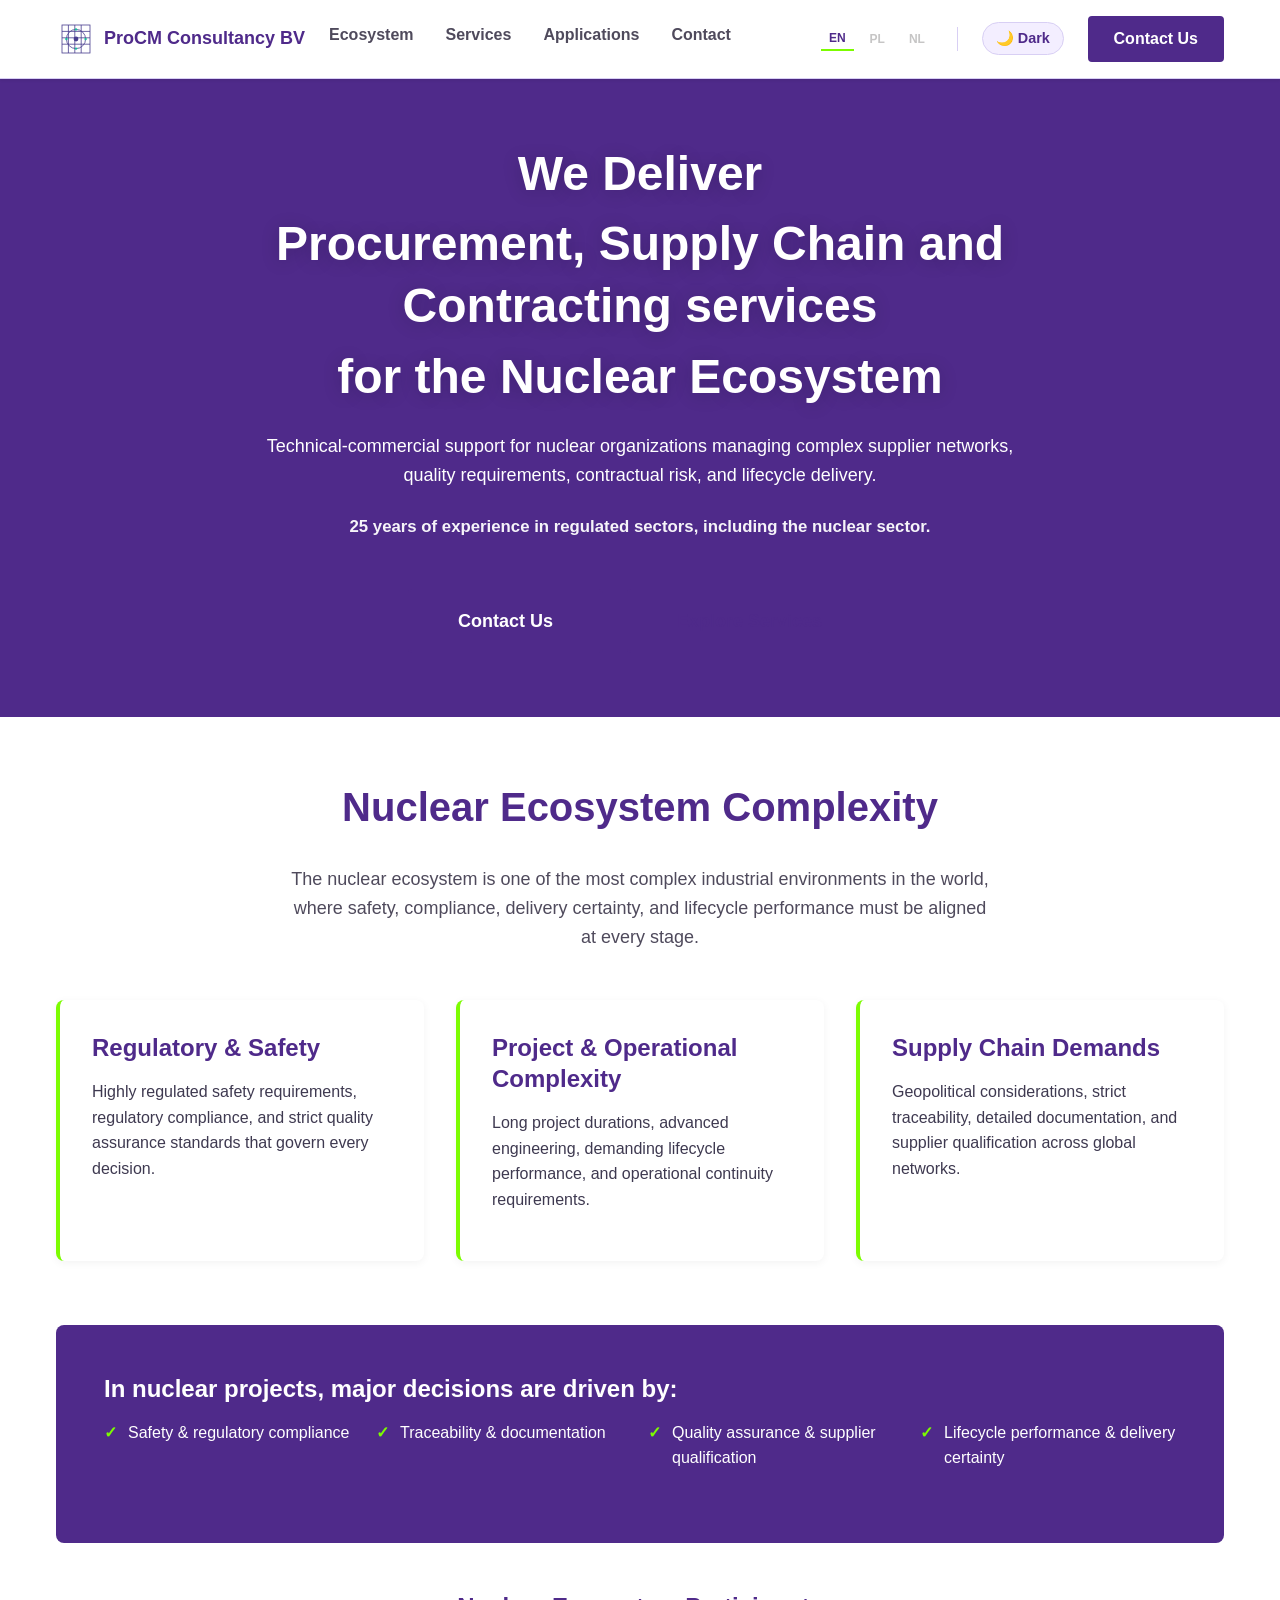
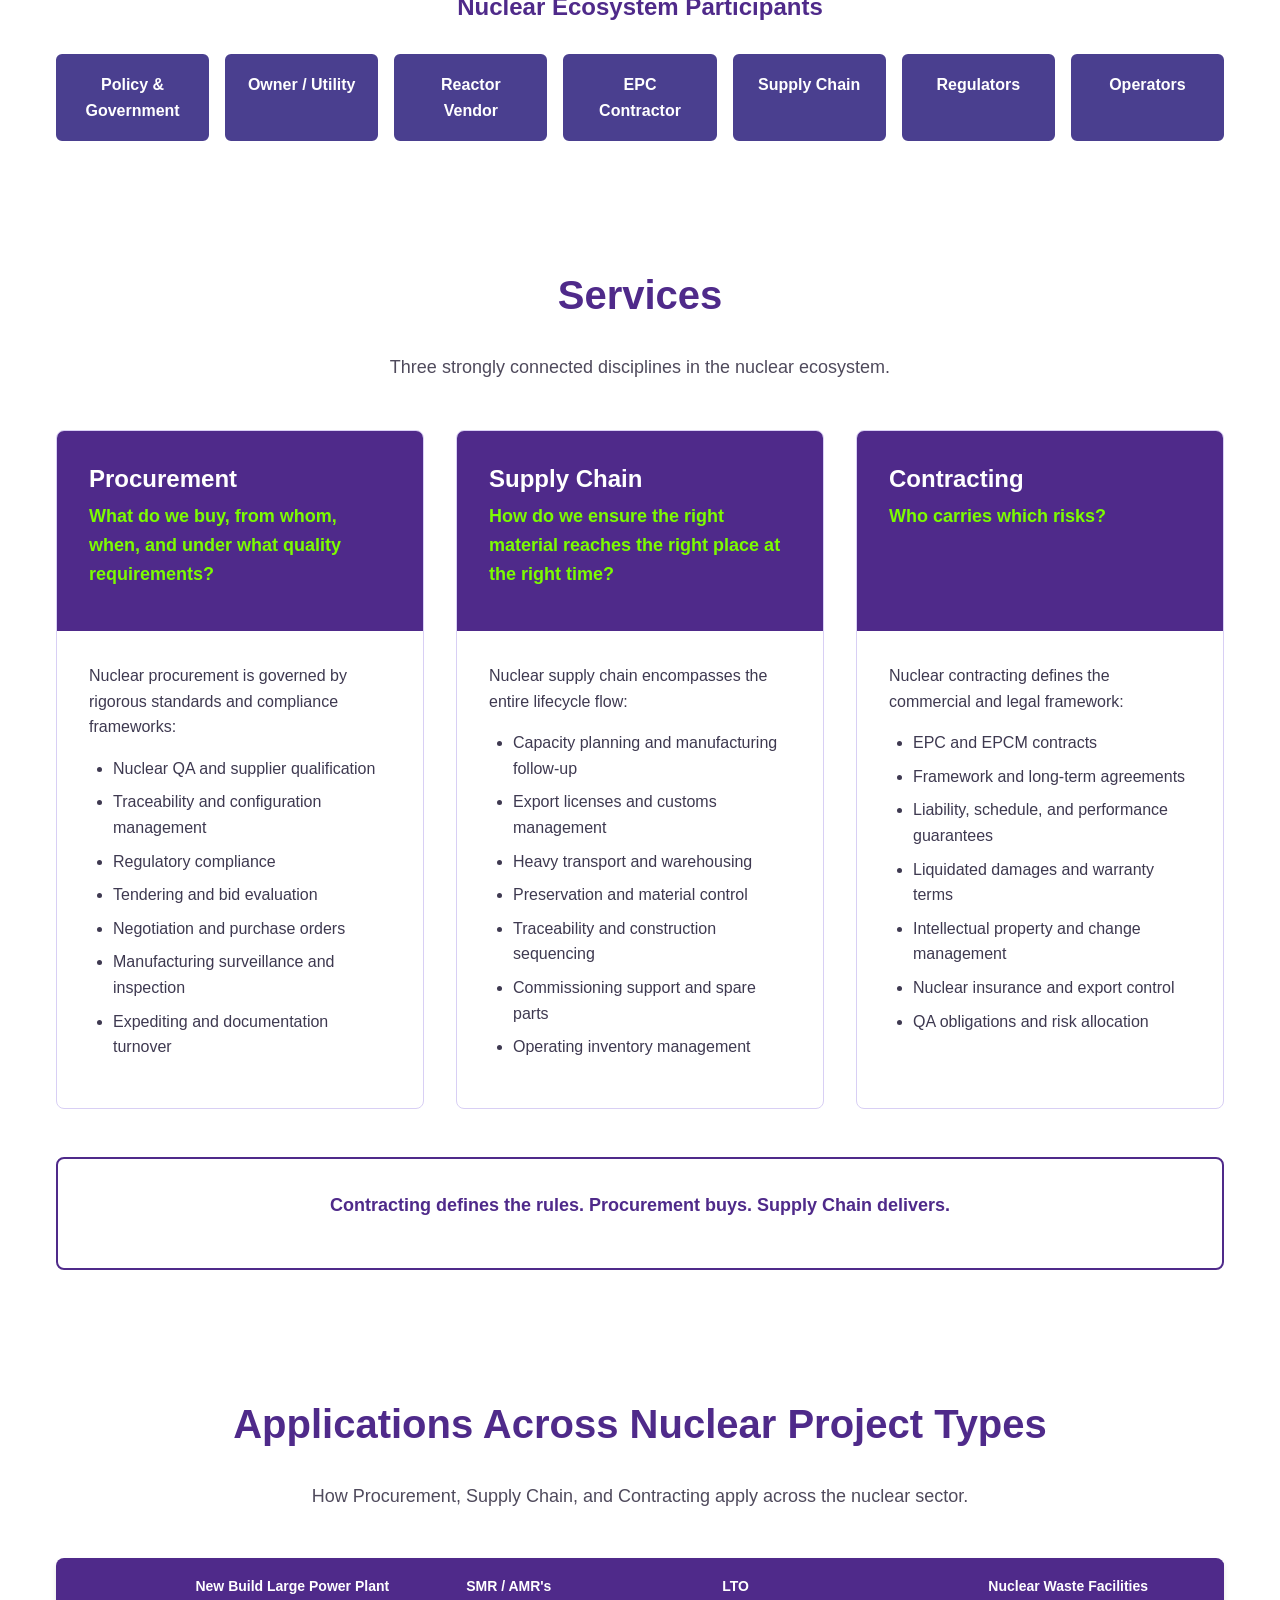
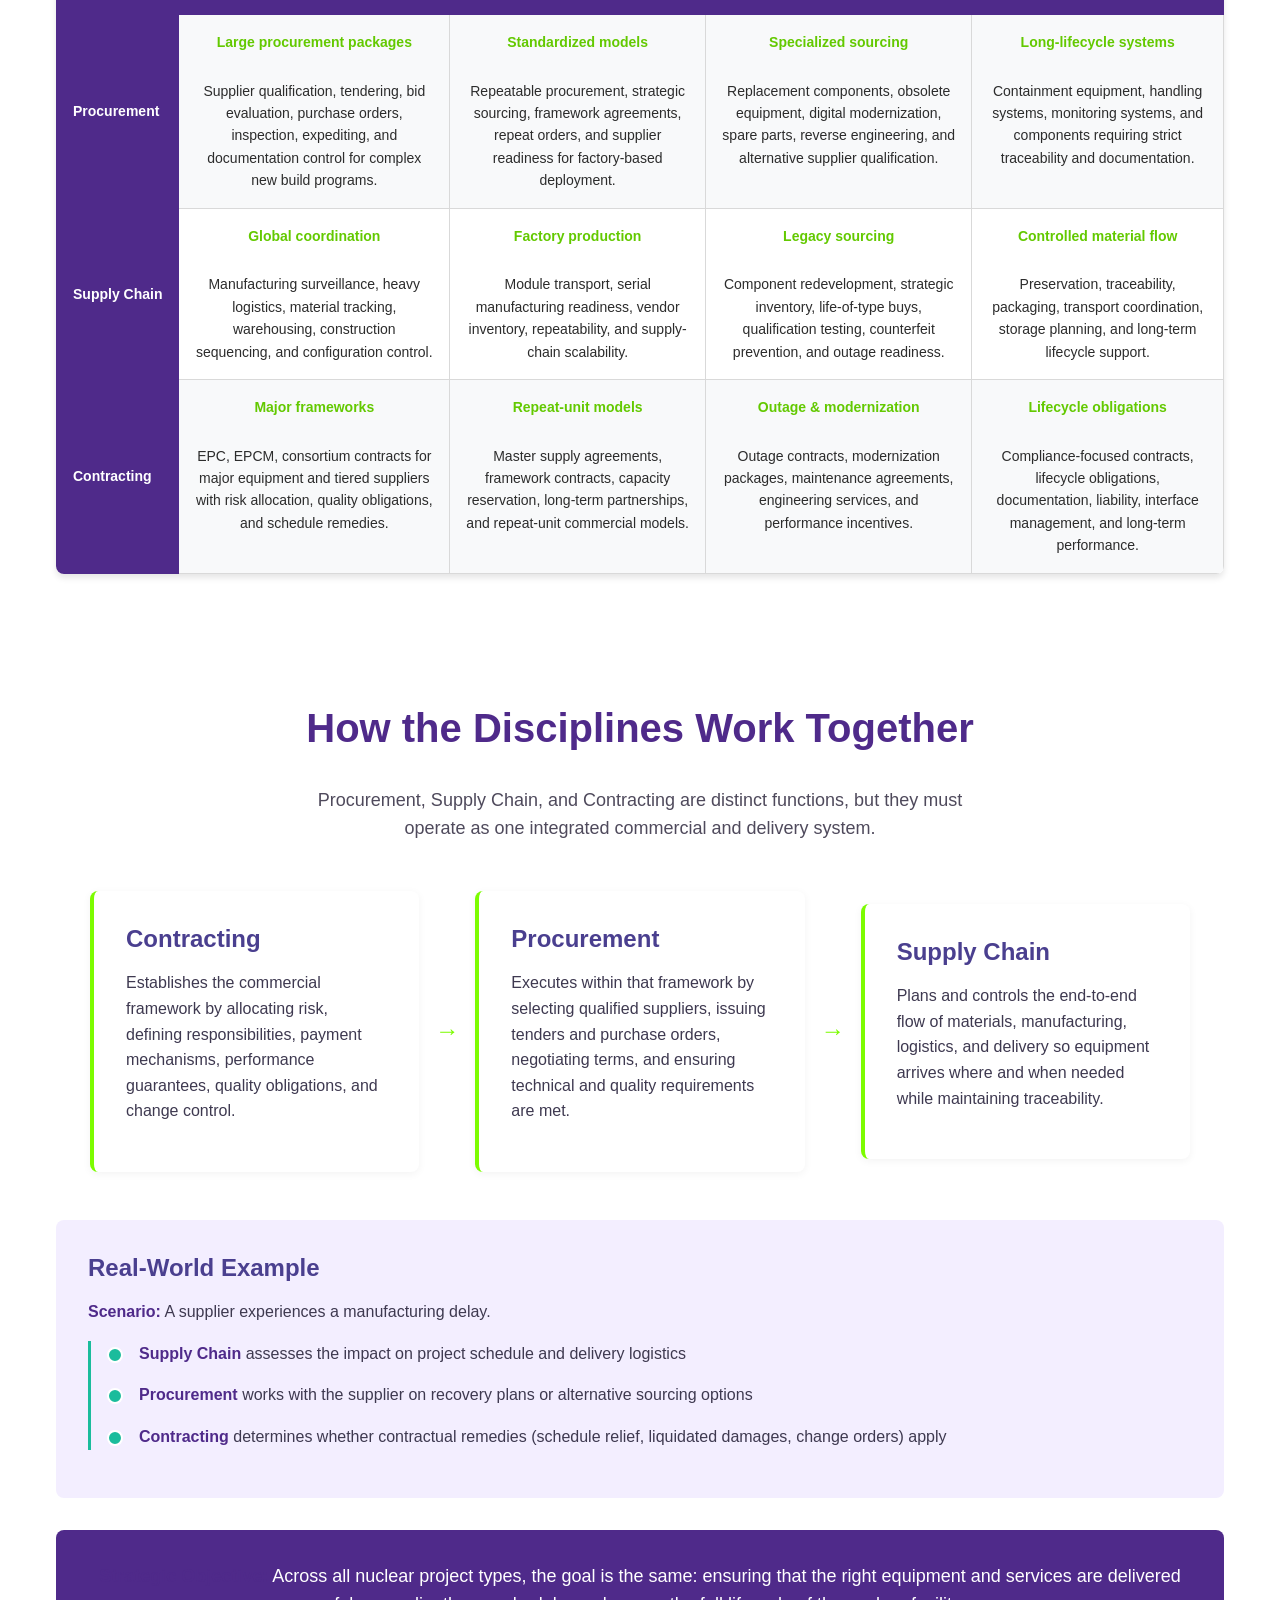
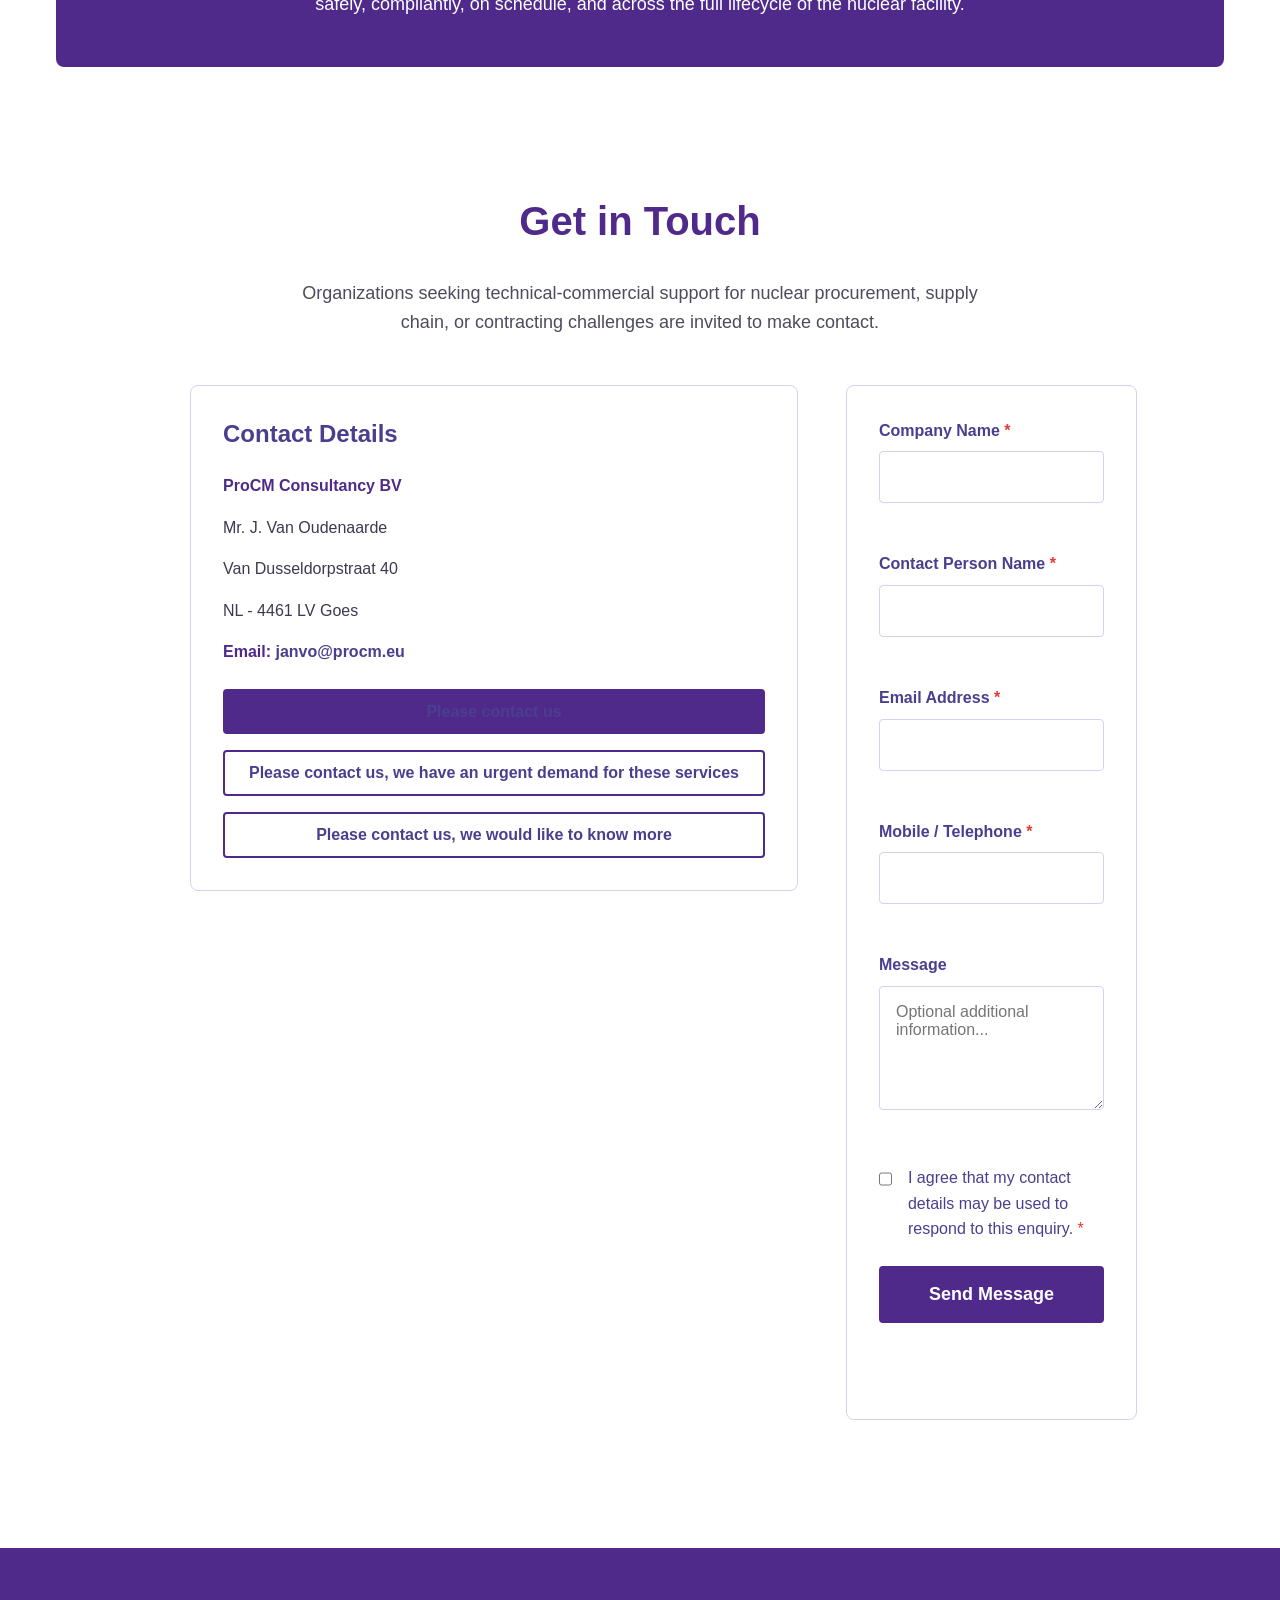
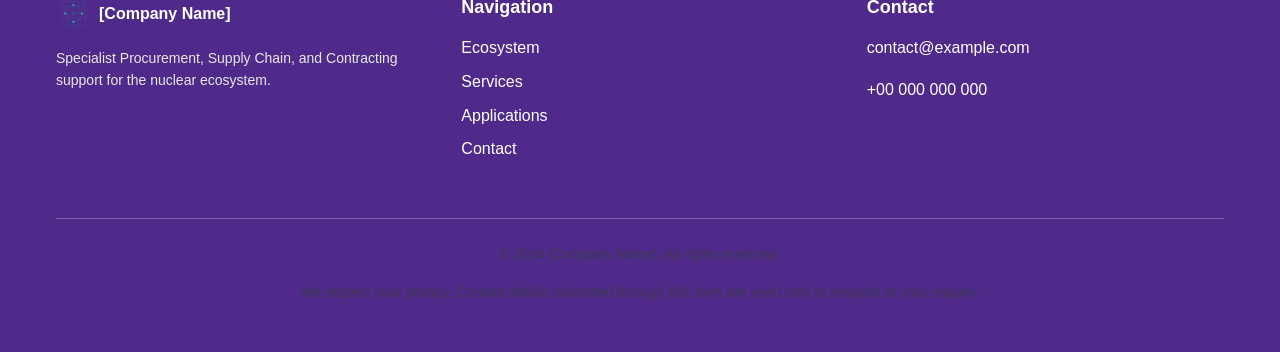
==== commit e74ce9e8: "light theme" ====
--- a/index.html
+++ b/index.html
@@ -5,7 +5,7 @@
     <meta name="viewport" content="width=device-width, initial-scale=1.0">
     <meta name="description" content="Technical-commercial support for nuclear-sector procurement, supply chain, and contracting across new build, SMR/AMR, LTO, and nuclear waste facility projects.">
     <meta name="keywords" content="nuclear procurement, supply chain, contracting, nuclear services">
-    <meta name="author" content="[Company Name]">
+    <meta name="author" content="ProCM Consultancy BV">
     
     <!-- Open Graph Tags -->
     <meta property="og:title" content="Procurement, Supply Chain & Contracting Support for the Nuclear Ecosystem">
@@ -17,7 +17,7 @@
     <meta name="twitter:card" content="summary_large_image">
     <meta name="twitter:title" content="Procurement, Supply Chain & Contracting Support for the Nuclear Ecosystem">
     
-    <title>Procurement, Supply Chain & Contracting Support for the Nuclear Ecosystem</title>
+    <title>ProCM Consultancy BV | Procurement, Supply Chain & Contracting Support for the Nuclear Ecosystem</title>
     <link rel="stylesheet" href="assets/css/styles.css">
 </head>
 <body>
@@ -54,7 +54,7 @@
                         <circle cx="50" cy="74" r="3" class="logo-accent"/>
                         <circle cx="26" cy="50" r="3" class="logo-accent"/>
                     </svg>
-                    <span class="logo-text">[Company Name]</span>
+                    <span class="logo-text">ProCM Consultancy BV</span>
                 </div>
 
                 <!-- Navigation -->
@@ -79,6 +79,7 @@
                         <button class="lang-btn" data-lang="pl">PL</button>
                         <button class="lang-btn" data-lang="nl">NL</button>
                     </div>
+                    <button class="theme-toggle" id="themeToggle" type="button" aria-pressed="false" aria-label="Switch to dark theme">🌙 Dark</button>
                     <a href="#contact" class="btn btn-primary">Contact Us</a>
                 </div>
             </div>
@@ -89,8 +90,9 @@
     <section class="hero" id="hero">
         <div class="container">
             <div class="hero-content">
-                <h1>Procurement, Supply Chain & Contracting Support for the Nuclear Ecosystem</h1>
+                <h1><span>We Deliver</span><span>Procurement, Supply Chain and Contracting services</span><span>for the Nuclear Ecosystem</span></h1>
                 <p class="hero-subtitle">Technical-commercial support for nuclear organizations managing complex supplier networks, quality requirements, contractual risk, and lifecycle delivery.</p>
+                <p class="hero-experience">25 years of experience in regulated sectors, including the nuclear sector.</p>
                 <div class="hero-cta">
                     <a href="#contact" class="btn btn-primary btn-large">Contact Us</a>
                     <a href="#services" class="btn btn-secondary btn-large">Explore Services</a>
@@ -103,7 +105,7 @@
     <section class="section ecosystem" id="ecosystem">
         <div class="container">
             <h2>Nuclear Ecosystem Complexity</h2>
-            <p class="section-intro">The nuclear ecosystem is one of the most complex industrial ecosystems in the world, combining multiple dimensions of challenge:</p>
+            <p class="section-intro">The nuclear ecosystem is one of the most complex industrial environments in the world, where safety, compliance, delivery certainty, and lifecycle performance must be aligned at every stage.</p>
             
             <div class="ecosystem-grid">
                 <div class="ecosystem-card">
@@ -121,7 +123,7 @@
             </div>
 
             <div class="ecosystem-focus">
-                <h3>In nuclear projects, procurement decisions are driven by:</h3>
+                <h3>In nuclear projects, major decisions are driven by:</h3>
                 <ul class="focus-list">
                     <li>Safety & regulatory compliance</li>
                     <li>Traceability & documentation</li>
@@ -149,7 +151,7 @@
     <section class="section services" id="services">
         <div class="container">
             <h2>Services</h2>
-            <p class="section-intro">Three integrated disciplines supporting the nuclear supply chain.</p>
+            <p class="section-intro">Three strongly connected disciplines in the nuclear ecosystem.</p>
             
             <div class="services-grid">
                 <!-- Service 1: Procurement -->
@@ -351,8 +353,16 @@
             <div class="contact-content">
                 <div class="contact-info">
                     <h3>Contact Details</h3>
-                    <p><strong>Email:</strong> <a href="mailto:contact@example.com">contact@example.com</a></p>
-                    <p><strong>Phone:</strong> <a href="tel:+00000000000">+00 000 000 000</a></p>
+                    <p><strong>ProCM Consultancy BV</strong></p>
+                    <p>Mr. J. Van Oudenaarde</p>
+                    <p>Van Dusseldorpstraat 40</p>
+                    <p>NL - 4461 LV Goes</p>
+                    <p><strong>Email:</strong> <a href="mailto:janvo@procm.eu">janvo@procm.eu</a></p>
+                    <div class="contact-actions">
+                        <a href="mailto:janvo@procm.eu?subject=Please%20contact%20us" class="btn btn-primary">Please contact us</a>
+                        <a href="mailto:janvo@procm.eu?subject=Urgent%20request%20for%20services" class="btn btn-secondary">Please contact us, we have an urgent demand for these services</a>
+                        <a href="mailto:janvo@procm.eu?subject=We%20would%20like%20to%20know%20more" class="btn btn-secondary">Please contact us, we would like to know more</a>
+                    </div>
                 </div>
 
                 <form class="contact-form" id="contactForm" novalidate>
--- a/assets/css/styles.css
+++ b/assets/css/styles.css
@@ -5,17 +5,22 @@
 /* --- ROOT VARIABLES --- */
 :root {
     /* Color Palette */
-    --primary-dark: #4A3F8F;        /* Rich Purple (improved contrast) */
-    --primary-light: #5B4FA8;       /* Lighter purple for gradients */
-    --accent-green: #1ABC9C;        /* Vibrant teal-green (better readability) */
-    --accent-green-dark: #16967C;   /* Darker green for hover */
-    --neutral-dark: #0F0F0F;        /* Deep black */
-    --neutral-gray: #2C2C2C;        /* Much darker gray for body text */
-    --neutral-light: #F8F9FA;       /* Slightly warmer light background */
-    --neutral-off-white: #FCFCFD;   /* Warm off white */
-    --border-color: #D9D9D9;        /* Slightly warmer border */
+    --primary-dark: #4F2A8A;        /* Deep purple */
+    --primary-light: #6A45B2;       /* Lighter purple for gradients */
+    --accent-green: #7CFC00;       /* Poison green accent */
+    --accent-green-dark: #63C900;  /* Darker green for hover */
+    --neutral-dark: #17131F;        /* Deep charcoal */
+    --neutral-gray: #3E3950;        /* Muted slate */
+    --neutral-light: #F7F5FF;       /* Soft lavender tint */
+    --neutral-off-white: #FCFBFF;   /* Soft off-white */
+    --surface: #FFFFFF;             /* Default white background */
+    --surface-card: #FFFFFF;        /* Cards and panels */
+    --surface-muted: #F3EEFF;       /* Soft purple tint */
+    --border-color: #D8CFF4;        /* Soft purple border */
     --error-red: #E53935;           /* Slightly brighter error */
     --success-green: #43A047;       /* Brighter success */
+    --text-color: #17131F;          /* Primary text */
+    --text-muted: #4F4A5C;          /* Secondary text */
 
     /* Typography */
     --font-family-main: -apple-system, BlinkMacSystemFont, 'Segoe UI', 'Roboto', 'Helvetica Neue', Arial, sans-serif;
@@ -58,21 +63,43 @@
 
 body {
     font-family: var(--font-family-main);
-    color: var(--neutral-dark);
-    background-color: white;
+    color: var(--text-color);
+    background-color: #FFFFFF;
     line-height: var(--line-height-base);
     overflow-x: hidden;
+    transition: background-color 0.25s ease, color 0.25s ease;
+}
+
+:root[data-theme="dark"] {
+    --primary-dark: #8C6DFF;
+    --primary-light: #B79CFF;
+    --accent-green: #A7FF4D;
+    --accent-green-dark: #7CFC00;
+    --neutral-dark: #F4F0FF;
+    --neutral-gray: #D8D4E8;
+    --neutral-light: #191624;
+    --neutral-off-white: #1D1A2A;
+    --surface: #12111A;
+    --surface-card: #191724;
+    --surface-muted: #241F35;
+    --border-color: #3A324E;
+    --text-color: #F6F2FF;
+    --text-muted: #D8D2E8;
+}
+
+:root[data-theme="dark"] body {
+    background-color: #12111A;
 }
 
 a {
-    color: #4A3F8F;
+    color: var(--primary-dark);
     text-decoration: none;
     transition: var(--transition-fast);
     font-weight: 500;
 }
 
 a:hover {
-    color: #1ABC9C;
+    color: var(--accent-green-dark);
 }
 
 img {
@@ -111,7 +138,7 @@
 
 p {
     margin-bottom: var(--spacing-md);
-    color: #c6c5c5;
+    color: var(--neutral-gray);
     line-height: var(--line-height-base);
 }
 
@@ -122,7 +149,7 @@
 
 li {
     margin-bottom: var(--spacing-sm);
-    color: #c6c5c5;
+    color: var(--neutral-gray);
 }
 
 strong {
@@ -152,31 +179,33 @@
 }
 
 .btn:focus-visible {
-    outline: 2px solid #1ABC9C;
+    outline: 2px solid var(--accent-green);
     outline-offset: 2px;
 }
 
 .btn-primary {
-    background-color: #4A3F8F;
-    color: white;
-        border: 2px solid #000000;
-
+    background: var(--primary-dark);
+    color: white;
+    border: 2px solid var(--primary-dark);
 }
 
 .btn-primary:hover {
-    background-color: #5B4FA8;
-    box-shadow: 0 6px 16px rgba(74, 63, 143, 0.3);
+    background: var(--accent-green);
+    color: #111;
+    border-color: var(--accent-green);
+    box-shadow: 0 6px 16px rgba(124, 252, 0, 0.2);
 }
 
 .btn-secondary {
     background-color: transparent;
-    color: #dddce2;
-    border: 2px solid #000000;
+    color: var(--primary-dark);
+    border: 2px solid var(--primary-dark);
 }
 
 .btn-secondary:hover {
-    background-color: #4A3F8F;
-    color: rgb(38, 225, 87);
+    background-color: var(--accent-green);
+    color: #111;
+    border-color: var(--accent-green);
 }
 
 .btn-large {
@@ -186,7 +215,7 @@
 
 /* --- HEADER --- */
 .header {
-    background-color: white;
+    background-color: var(--surface-card);
     border-bottom: 1px solid var(--border-color);
     position: sticky;
     top: 0;
@@ -220,7 +249,7 @@
 }
 
 .logo-text {
-    color: #4A3F8F;
+    color: var(--primary-dark);
 }
 
 .nav-main {
@@ -235,13 +264,13 @@
 }
 
 .nav-list a {
-    color: #c3bfbf;
+    color: var(--text-muted);
     font-weight: 600;
     transition: var(--transition-fast);
 }
 
 .nav-list a:hover {
-    color: #4A3F8F;
+    color: var(--accent-green-dark);
 }
 
 .nav-toggle {
@@ -291,13 +320,35 @@
 }
 
 .lang-btn.lang-active {
-    color: #4A3F8F;
-    border-bottom: 2px solid #1ABC9C;
+    color: var(--primary-dark);
+    border-bottom: 2px solid var(--accent-green);
+}
+
+.theme-toggle {
+    background: var(--surface-muted);
+    color: var(--primary-dark);
+    border: 1px solid var(--border-color);
+    border-radius: 999px;
+    padding: 0.45rem 0.8rem;
+    font-weight: 700;
+    font-size: 0.9rem;
+    cursor: pointer;
+    transition: var(--transition-fast);
+}
+
+.theme-toggle:hover {
+    background: var(--accent-green);
+    color: #111;
+}
+
+.theme-toggle:focus-visible {
+    outline: 2px solid var(--accent-green);
+    outline-offset: 2px;
 }
 
 /* --- HERO SECTION --- */
 .hero {
-    background: linear-gradient(135deg, var(--primary-dark) 0%, var(--primary-light) 100%);
+    background: var(--primary-dark);
     color: white;
     padding: var(--spacing-3xl) var(--spacing-md);
     text-align: center;
@@ -311,13 +362,31 @@
 .hero h1 {
     color: white;
     margin-bottom: var(--spacing-lg);
+    text-shadow: 0 2px 18px rgba(0,0,0,0.18);
 }
 
 .hero-subtitle {
     color: #FFFFFF;
     font-size: var(--font-size-large);
+    margin-bottom: var(--spacing-lg);
+    font-weight: 400;
+}
+
+.hero-experience {
+    color: rgba(255, 255, 255, 0.95);
+    font-size: 1.05rem;
+    font-weight: 600;
     margin-bottom: var(--spacing-2xl);
-    font-weight: 400;
+}
+
+.hero h1 {
+    display: flex;
+    flex-direction: column;
+    gap: var(--spacing-sm);
+}
+
+.hero h1 span {
+    display: block;
 }
 
 .hero-cta {
@@ -337,7 +406,7 @@
     margin: 0 auto var(--spacing-2xl);
     text-align: center;
     font-size: var(--font-size-large);
-    color: #eee7e7;
+    color: var(--text-muted);
 }
 
 /* --- ECOSYSTEM SECTION --- */
@@ -349,12 +418,17 @@
 }
 
 .ecosystem-card {
-    background: #FFFFFF;
+    background: var(--surface-card);
     padding: var(--spacing-xl);
     border-radius: 8px;
-    border-left: 4px solid #1ABC9C;
+    border-left: 4px solid var(--accent-green);
     transition: var(--transition);
     box-shadow: 0 2px 8px rgba(0,0,0,0.05);
+}
+
+.ecosystem-card:hover {
+    border-left-color: var(--primary-dark);
+    box-shadow: 0 10px 24px rgba(79, 42, 138, 0.12);
 }
 
 .ecosystem-card:hover {
@@ -368,7 +442,7 @@
 }
 
 .ecosystem-focus {
-    background: linear-gradient(to bottom, var(--primary-dark), var(--primary-light));
+    background: var(--primary-dark);
     color: white;
     padding: var(--spacing-2xl);
     border-radius: 8px;
@@ -397,7 +471,7 @@
     content: "✓";
     position: absolute;
     left: 0;
-    color: #1ABC9C;
+    color: var(--accent-green);
     font-weight: bold;
 }
 
@@ -428,8 +502,9 @@
 }
 
 .participant-badge:hover {
-    background: transparent;
-    color: #4A3F8F;
+    background: var(--accent-green);
+    color: #111;
+    border-color: var(--accent-green);
 }
 
 /* --- SERVICES SECTION --- */
@@ -441,22 +516,26 @@
 }
 
 .service-card {
-    background: white;
-    border: 1px solid #E0E0E0;
+    background: var(--surface-card);
+    border: 1px solid var(--border-color);
     border-radius: 8px;
     overflow: hidden;
     transition: var(--transition);
+    display: flex;
+    flex-direction: column;
 }
 
 .service-card:hover {
-    box-shadow: 0 8px 20px rgba(0,0,0,0.12);
-    border-color: #1ABC9C;
+    box-shadow: 0 8px 20px rgba(79, 42, 138, 0.12);
+    border-color: var(--accent-green);
+    transform: translateY(-2px);
 }
 
 .service-header {
-    background: linear-gradient(135deg, #4A3F8F, #5B4FA8);
+    background: var(--primary-dark);
     color: white;
     padding: var(--spacing-xl);
+    min-height: 200px;
 }
 
 .service-header h3 {
@@ -466,18 +545,19 @@
 
 .service-question {
     font-size: var(--font-size-large);
-    color: #1ABC9C;
+    color: var(--accent-green);
     font-weight: 600;
     margin-bottom: 0;
 }
 
 .service-body {
     padding: var(--spacing-xl);
+    flex: 1;
 }
 
 .service-body p {
     margin-bottom: var(--spacing-md);
-    color: #d7d5d5;
+    color: var(--neutral-gray);
 }
 
 .service-body ul {
@@ -486,18 +566,18 @@
 
 .service-body li {
     margin-bottom: var(--spacing-sm);
-    color: #d5cfcf;
+    color: var(--neutral-gray);
 }
 
 .services-summary {
     text-align: center;
     padding: var(--spacing-xl);
-    background: #FFFFFF;
-    border: 2px solid #4A3F8F;
+    background: var(--surface-card);
+    border: 2px solid var(--primary-dark);
     border-radius: 8px;
     font-size: var(--font-size-large);
     font-weight: 600;
-    color: #4A3F8F;
+    color: var(--primary-dark);
 }
 
 /* --- MATRIX SECTION --- */
@@ -510,17 +590,17 @@
 .project-matrix {
     width: 100%;
     border-collapse: collapse;
-    background: white;
+    background: var(--surface-card);
     font-size: 14px;
 }
 
 .project-matrix th {
-    background: #4A3F8F;
+    background: var(--primary-dark);
     color: white;
     padding: var(--spacing-md);
     text-align: left;
     font-weight: 600;
-    border: 1px solid #4A3F8F;
+    border: 1px solid var(--primary-dark);
 }
 
 .project-matrix td {
@@ -528,6 +608,7 @@
     border: 1px solid #D9D9D9;
     vertical-align: top;
     color: #2C2C2C;
+    text-align: center;
     transition: background-color 0.2s ease;
 }
 
@@ -544,7 +625,7 @@
 }
 
 .project-matrix tbody th {
-    background: #4A3F8F;
+    background: var(--primary-dark);
     color: white;
     width: 100px;
     white-space: nowrap;
@@ -552,7 +633,7 @@
 
 .project-matrix strong {
     display: block;
-    color: #1ABC9C;
+    color: var(--accent-green-dark);
     margin-bottom: var(--spacing-xs);
 }
 
@@ -569,11 +650,16 @@
 }
 
 .flow-block {
-    background: #FFFFFF;
+    background: var(--surface-card);
     padding: var(--spacing-xl);
     border-radius: 8px;
-    border-left: 4px solid #1ABC9C;
+    border-left: 4px solid var(--accent-green);
     box-shadow: 0 2px 8px rgba(0,0,0,0.05);
+}
+
+.flow-block:hover {
+    border-left-color: var(--primary-dark);
+    box-shadow: 0 10px 24px rgba(79, 42, 138, 0.12);
 }
 
 .flow-block h3 {
@@ -581,7 +667,7 @@
 }
 
 .flow-block p {
-    color: #bcbbbb;
+    color: var(--neutral-gray);
 }
 
 .flow-connector {
@@ -589,12 +675,12 @@
     align-items: center;
     justify-content: center;
     font-size: 24px;
-    color: #1ABC9C;
+    color: var(--accent-green);
     font-weight: bold;
 }
 
 .integration-example {
-    background: linear-gradient(to bottom, rgba(74, 63, 143, 0.06), rgba(26, 188, 156, 0.06));
+    background: var(--surface-muted);
     padding: var(--spacing-xl);
     border-radius: 8px;
     margin-bottom: var(--spacing-xl);
@@ -605,7 +691,7 @@
 }
 
 .integration-example p {
-    color: #c6c5c5;
+    color: var(--neutral-gray);
 }
 
 .integration-example h3 {
@@ -613,7 +699,7 @@
 }
 
 .integration-example p {
-    color: #c6c5c5;
+    color: var(--neutral-gray);
 }
 
 .example-timeline {
@@ -627,7 +713,7 @@
     margin-bottom: var(--spacing-md);
     position: relative;
     padding-left: var(--spacing-lg);
-    color: #c6c5c5;
+    color: var(--neutral-gray);
 }
 
 .example-timeline li:before {
@@ -643,7 +729,7 @@
 }
 
 .integration-summary {
-    background: #4A3F8F;
+    background: var(--primary-dark);
     color: white;
     padding: var(--spacing-xl);
     border-radius: 8px;
@@ -666,11 +752,11 @@
 }
 
 .contact-info {
-    background: #FFFFFF;
+    background: var(--surface-card);
     padding: var(--spacing-xl);
     border-radius: 8px;
     height: fit-content;
-    border: 1px solid #E0E0E0;
+    border: 1px solid var(--border-color);
 }
 
 .contact-info h3 {
@@ -680,7 +766,18 @@
 
 .contact-info p {
     margin-bottom: var(--spacing-md);
-    color: #c6c5c5;
+    color: var(--neutral-gray);
+}
+
+.contact-actions {
+    display: grid;
+    gap: var(--spacing-md);
+    margin-top: var(--spacing-lg);
+}
+
+.contact-actions .btn {
+    width: 100%;
+    justify-content: center;
 }
 
 .contact-info a {
@@ -689,10 +786,10 @@
 }
 
 .contact-form {
-    background: #FFFFFF;
+    background: var(--surface-card);
     padding: var(--spacing-xl);
     border-radius: 8px;
-    border: 1px solid #E0E0E0;
+    border: 1px solid var(--border-color);
 }
 
 .form-group {
@@ -728,8 +825,8 @@
 .form-group input[type="tel"]:focus,
 .form-group textarea:focus {
     outline: none;
-    border-color: #1ABC9C;
-    box-shadow: 0 0 0 3px rgba(26, 188, 156, 0.15);
+    border-color: var(--accent-green);
+    box-shadow: 0 0 0 3px rgba(124, 252, 0, 0.16);
 }
 
 .form-group input[type="text"].error,
@@ -785,9 +882,9 @@
 }
 
 .form-message.success {
-    background-color: rgba(67, 160, 71, 0.1);
-    color: #43A047;
-    border: 1px solid #43A047;
+    background-color: rgba(124, 252, 0, 0.12);
+    color: #4E8A00;
+    border: 1px solid #7CFC00;
 }
 
 .form-message.error {
@@ -798,7 +895,7 @@
 
 /* --- FOOTER --- */
 .footer {
-    background: #4A3F8F;
+    background: var(--primary-dark);
     color: white;
     padding: var(--spacing-2xl) var(--spacing-md);
     margin-top: var(--spacing-3xl);
@@ -855,7 +952,7 @@
 }
 
 .footer-section a:hover {
-    color: #1ABC9C;
+    color: var(--accent-green);
 }
 
 .footer-bottom {
@@ -886,7 +983,8 @@
 }
 
 .lang-coming-soon > div {
-    background: white;
+    background: var(--surface-card);
+    color: var(--text-color);
     padding: var(--spacing-2xl);
     border-radius: 8px;
     text-align: center;
@@ -1142,34 +1240,22 @@
     }
 }
 
-/* Dark mode support (optional) */
+/* Respect the explicit theme selection first; only use system preference if no theme has been chosen */
 @media (prefers-color-scheme: dark) {
-    body {
-        background-color: #0a0a0a;
-        color: #e0e0e0;
-    }
-
-    .header {
-        background-color: #1a1a1a;
-        border-bottom-color: #333;
-    }
-
-    a {
-        color: #bb86fc;
-    }
-
-    .contact-info,
-    .contact-form {
-        background-color: #1a1a1a;
-    }
-
-    .ecosystem-card,
-    .service-card {
-        background-color: #1a1a1a;
-        border-color: #333;
-    }
-
-    .flow-block {
-        background-color: #1a1a1a;
-    }
-}
+    :root:not([data-theme]) {
+        --primary-dark: #8C6DFF;
+        --primary-light: #B79CFF;
+        --accent-green: #A7FF4D;
+        --accent-green-dark: #7CFC00;
+        --neutral-dark: #F4F0FF;
+        --neutral-gray: #D8D4E8;
+        --neutral-light: #191624;
+        --neutral-off-white: #1D1A2A;
+        --surface: #12111A;
+        --surface-card: #191724;
+        --surface-muted: #241F35;
+        --border-color: #3A324E;
+        --text-color: #F6F2FF;
+        --text-muted: #D8D2E8;
+    }
+}
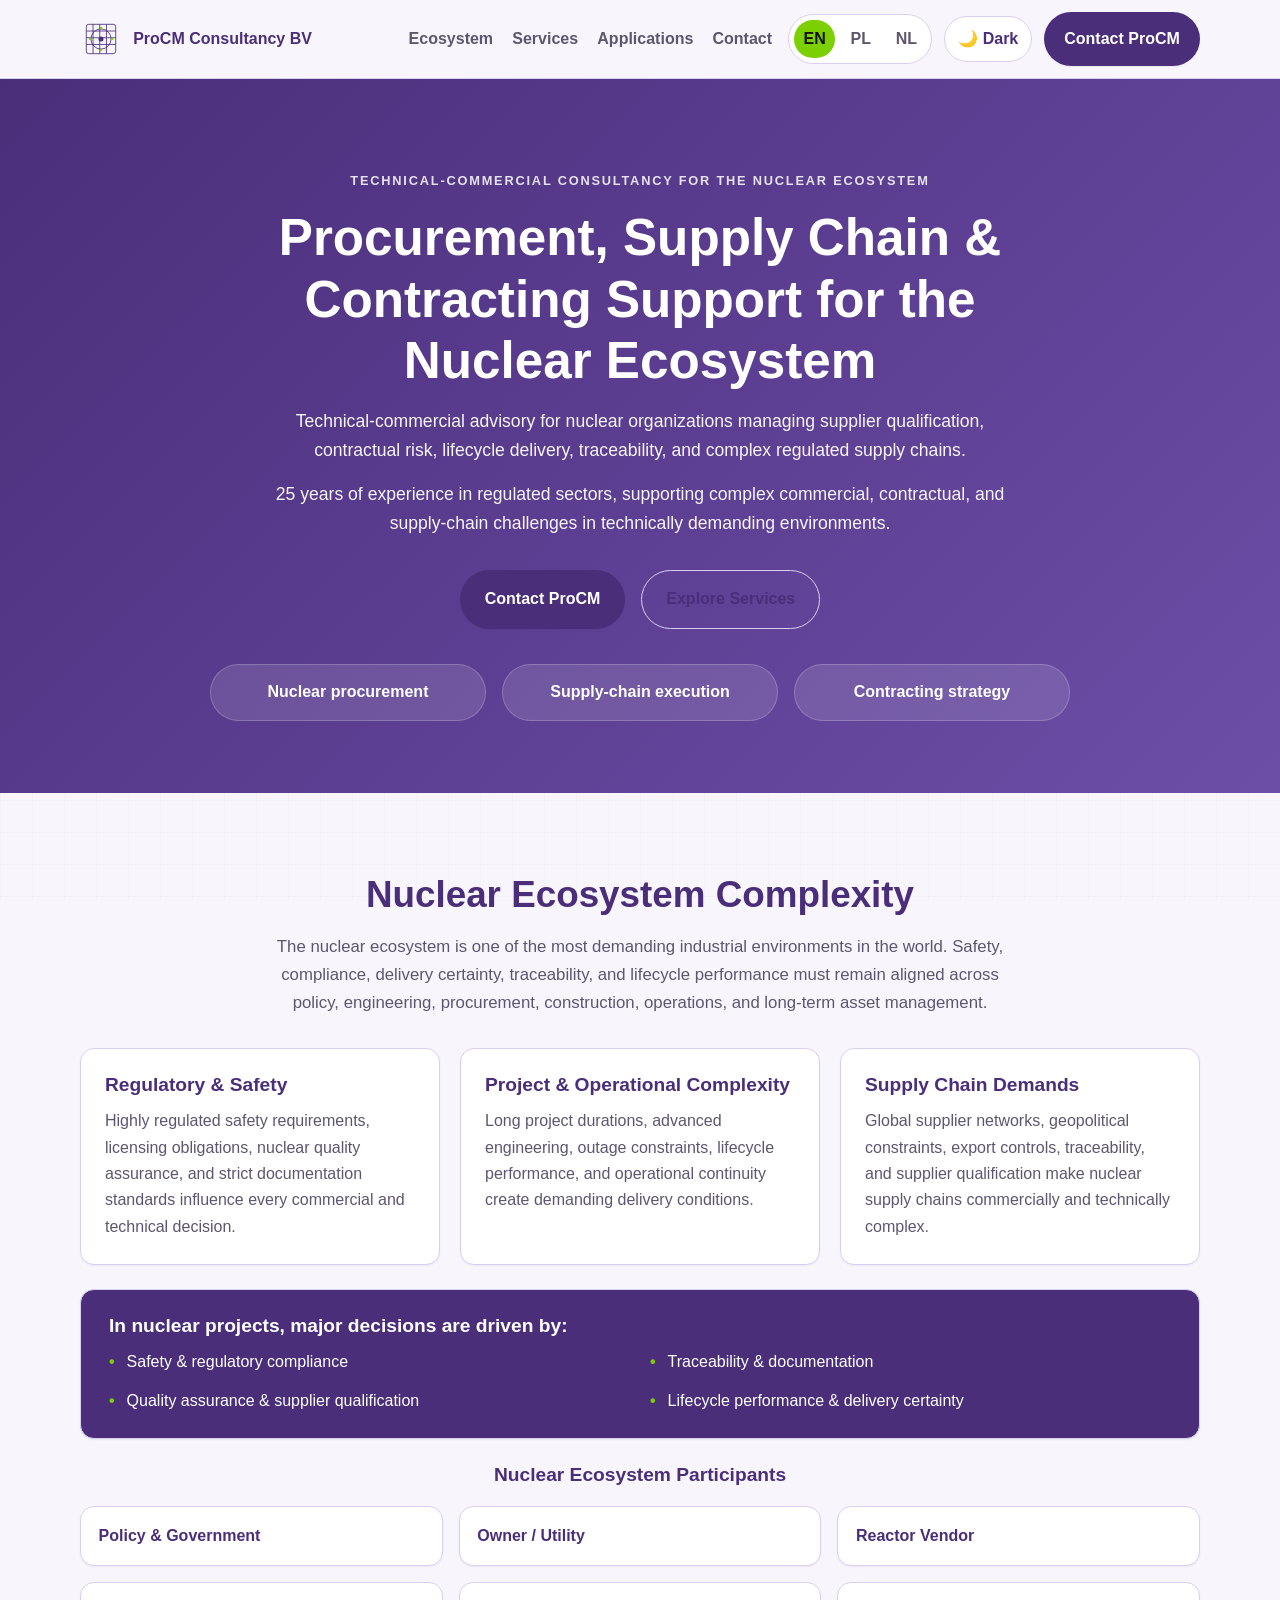
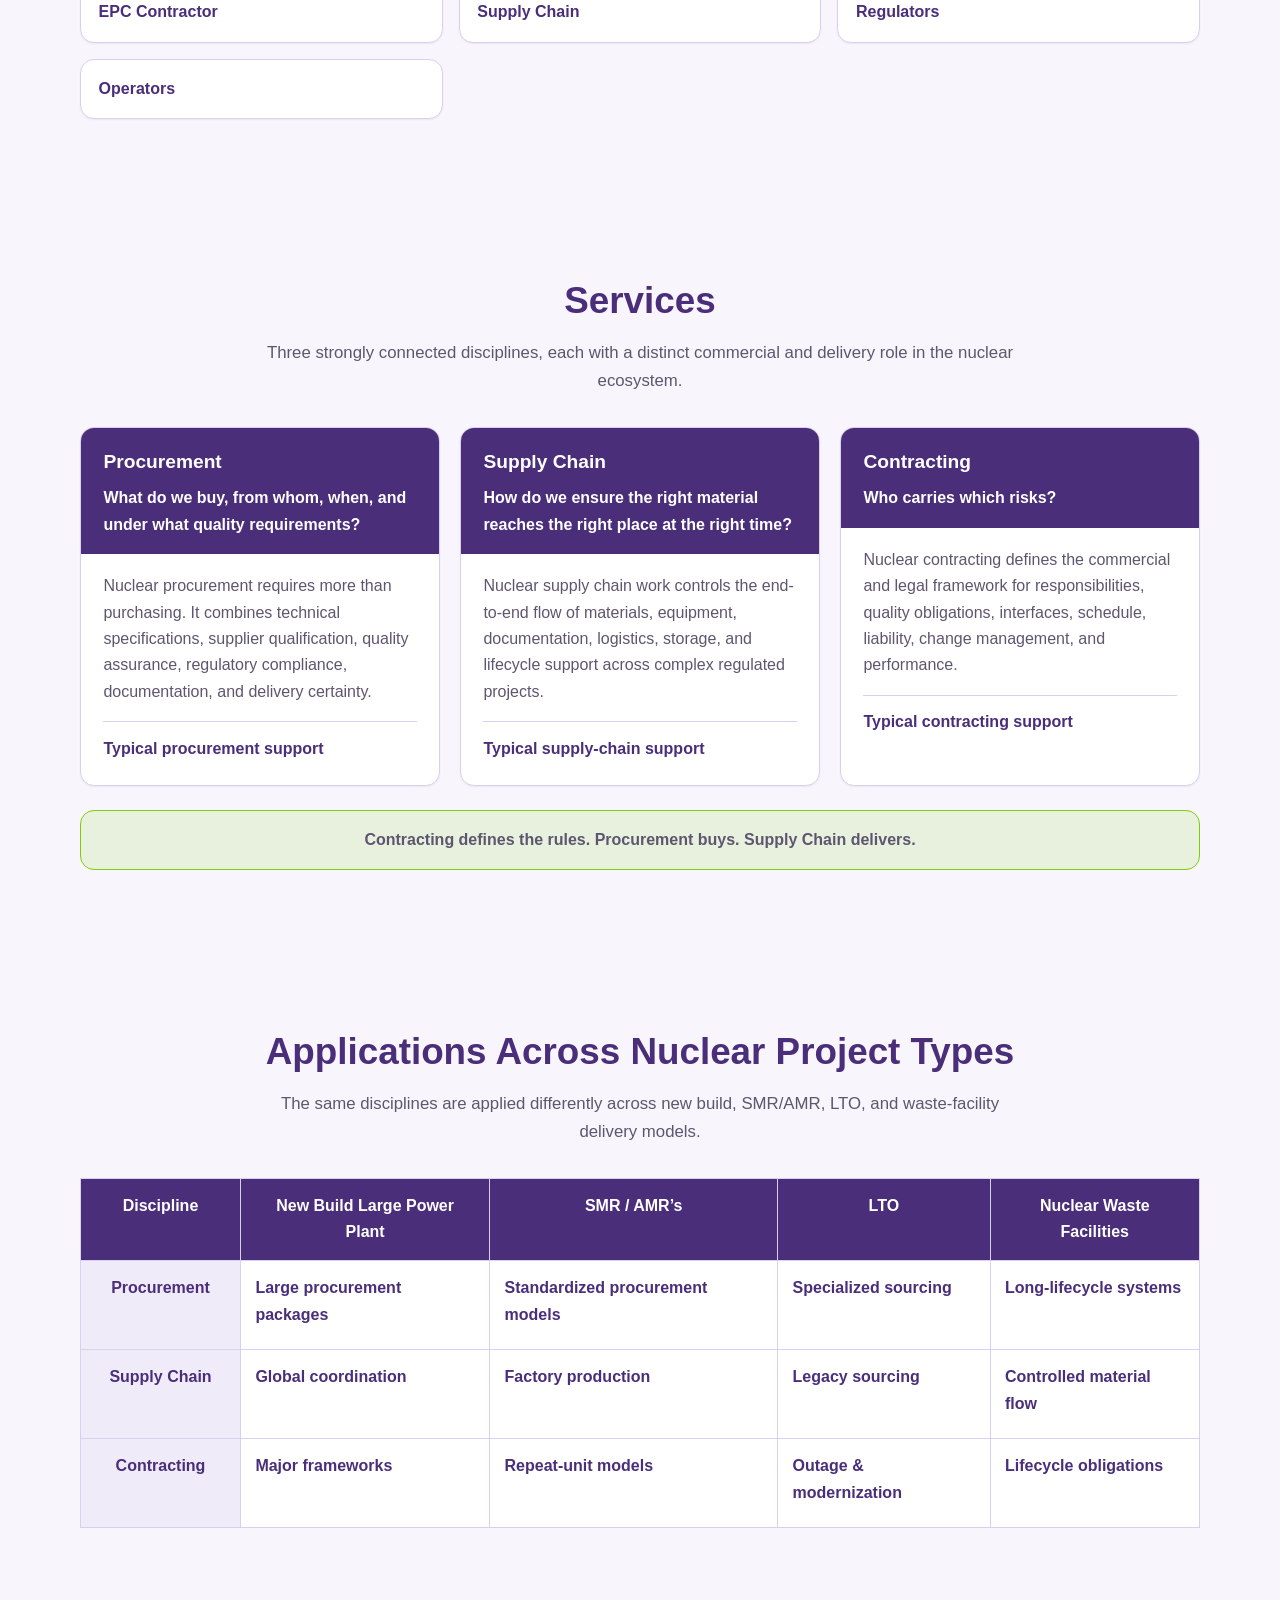
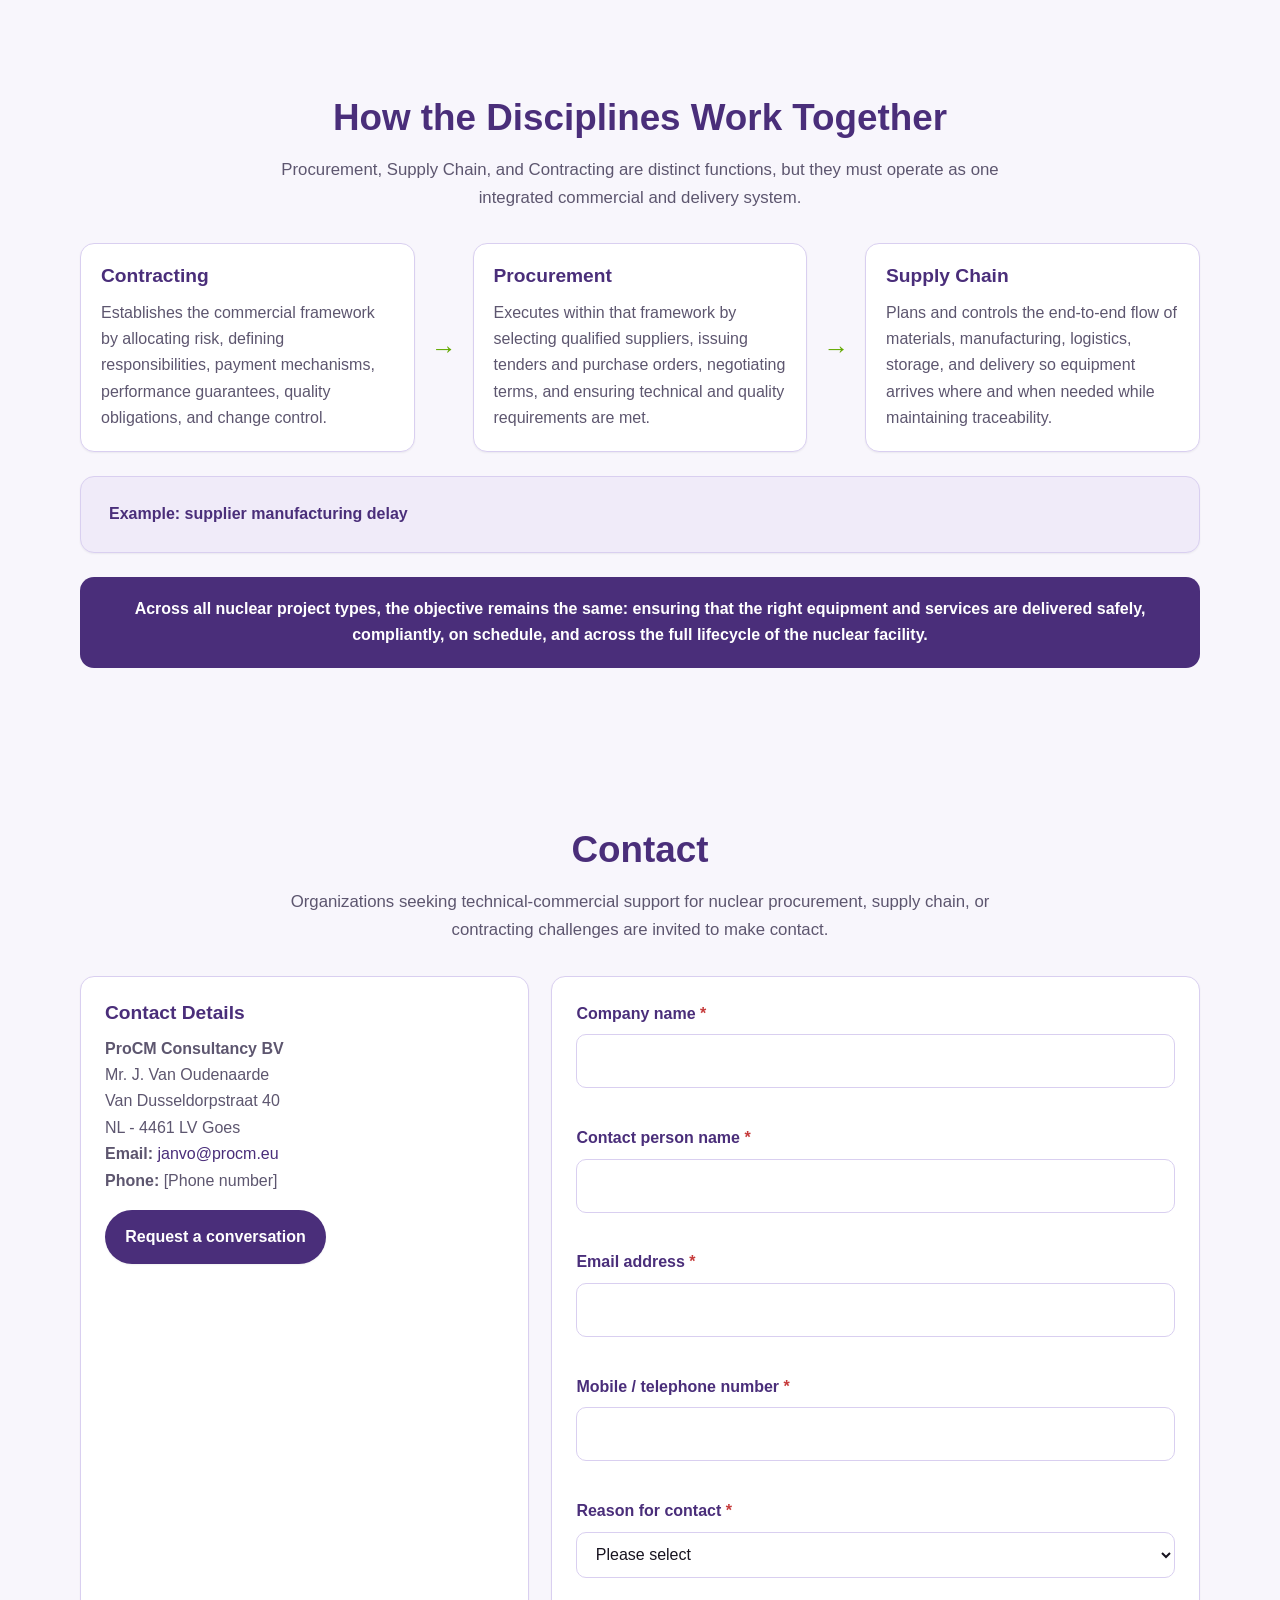
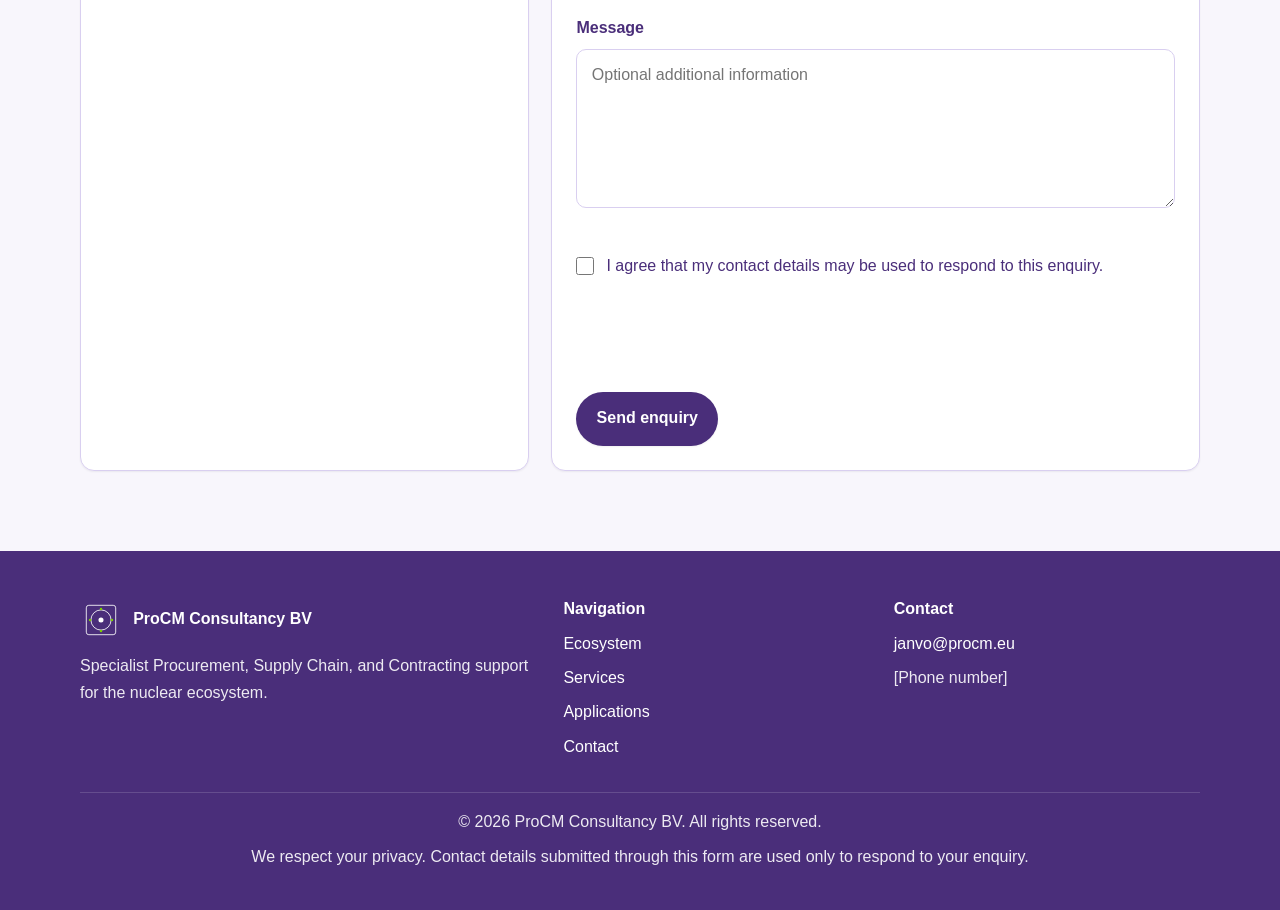
==== commit 34a26522: "css" ====
--- a/index.html
+++ b/index.html
@@ -3,460 +3,493 @@
 <head>
     <meta charset="UTF-8">
     <meta name="viewport" content="width=device-width, initial-scale=1.0">
-    <meta name="description" content="Technical-commercial support for nuclear-sector procurement, supply chain, and contracting across new build, SMR/AMR, LTO, and nuclear waste facility projects.">
-    <meta name="keywords" content="nuclear procurement, supply chain, contracting, nuclear services">
+    <meta name="description" content="Technical-commercial advisory for nuclear organizations managing procurement, supply chain, contracting strategy, supplier qualification, traceability, and lifecycle delivery.">
+    <meta name="keywords" content="nuclear procurement, supply chain, contracting, nuclear services, procurement advisory">
     <meta name="author" content="ProCM Consultancy BV">
-    
-    <!-- Open Graph Tags -->
-    <meta property="og:title" content="Procurement, Supply Chain & Contracting Support for the Nuclear Ecosystem">
-    <meta property="og:description" content="Technical-commercial support for nuclear-sector organizations managing complex supplier networks, quality requirements, and lifecycle delivery.">
+    <meta property="og:title" content="ProCM Consultancy BV">
+    <meta property="og:description" content="Procurement, Supply Chain & Contracting support for the nuclear ecosystem.">
     <meta property="og:type" content="website">
     <meta property="og:locale" content="en_US">
-    
-    <!-- Twitter Card -->
     <meta name="twitter:card" content="summary_large_image">
-    <meta name="twitter:title" content="Procurement, Supply Chain & Contracting Support for the Nuclear Ecosystem">
-    
+    <meta name="twitter:title" content="ProCM Consultancy BV | Procurement, Supply Chain & Contracting Support for the Nuclear Ecosystem">
+    <meta name="twitter:description" content="Technical-commercial advisory for nuclear organizations managing procurement, supply chain, contracting strategy, supplier qualification, traceability, and lifecycle delivery.">
     <title>ProCM Consultancy BV | Procurement, Supply Chain & Contracting Support for the Nuclear Ecosystem</title>
     <link rel="stylesheet" href="assets/css/styles.css">
 </head>
 <body>
-    <!-- HEADER / NAVIGATION -->
     <header class="header" id="header">
-        <div class="container">
-            <div class="header-content">
-                <!-- Logo -->
-                <div class="logo">
-                    <svg class="logo-icon" viewBox="0 0 100 100" xmlns="http://www.w3.org/2000/svg" aria-hidden="true">
-                        <!-- Nuclear geometric logo: Grid + Orbit concept -->
-                        <defs>
-                            <style>
-                                .logo-grid { fill: none; stroke: #4A3F8F; stroke-width: 2; }
-                                .logo-center { fill: #4A3F8F; }
-                                .logo-accent { fill: #1ABC9C; }
-                            </style>
-                        </defs>
-                        <!-- Modular grid background -->
-                        <rect x="15" y="15" width="70" height="70" class="logo-grid"/>
-                        <line x1="31" y1="15" x2="31" y2="85" class="logo-grid"/>
-                        <line x1="47" y1="15" x2="47" y2="85" class="logo-grid"/>
-                        <line x1="63" y1="15" x2="63" y2="85" class="logo-grid"/>
-                        <line x1="15" y1="31" x2="85" y2="31" class="logo-grid"/>
-                        <line x1="15" y1="47" x2="85" y2="47" class="logo-grid"/>
-                        <line x1="15" y1="63" x2="85" y2="63" class="logo-grid"/>
-                        <!-- Central node -->
-                        <circle cx="50" cy="50" r="6" class="logo-center"/>
-                        <!-- Orbital ring with accent -->
-                        <circle cx="50" cy="50" r="24" class="logo-grid"/>
-                        <!-- Four accent nodes representing supply chain -->
-                        <circle cx="50" cy="26" r="3" class="logo-accent"/>
-                        <circle cx="74" cy="50" r="3" class="logo-accent"/>
-                        <circle cx="50" cy="74" r="3" class="logo-accent"/>
-                        <circle cx="26" cy="50" r="3" class="logo-accent"/>
-                    </svg>
-                    <span class="logo-text">ProCM Consultancy BV</span>
-                </div>
-
-                <!-- Navigation -->
-                <nav class="nav-main" id="navMain">
-                    <button class="nav-toggle" id="navToggle" aria-label="Toggle navigation menu" aria-expanded="false">
-                        <span></span>
-                        <span></span>
-                        <span></span>
-                    </button>
-                    <ul class="nav-list">
-                        <li><a href="#ecosystem">Ecosystem</a></li>
-                        <li><a href="#services">Services</a></li>
-                        <li><a href="#applications">Applications</a></li>
-                        <li><a href="#contact">Contact</a></li>
-                    </ul>
-                </nav>
-
-                <!-- Language Selector & CTA -->
-                <div class="header-actions">
-                    <div class="language-selector">
-                        <button class="lang-btn lang-active" data-lang="en" aria-current="page">EN</button>
-                        <button class="lang-btn" data-lang="pl">PL</button>
-                        <button class="lang-btn" data-lang="nl">NL</button>
-                    </div>
-                    <button class="theme-toggle" id="themeToggle" type="button" aria-pressed="false" aria-label="Switch to dark theme">🌙 Dark</button>
-                    <a href="#contact" class="btn btn-primary">Contact Us</a>
-                </div>
+        <div class="container header-content">
+            <a class="logo" href="#hero" aria-label="ProCM Consultancy BV home">
+                <svg class="logo-icon" viewBox="0 0 100 100" xmlns="http://www.w3.org/2000/svg" aria-hidden="true">
+                    <defs>
+                        <style>
+                            .logo-grid { fill: none; stroke: #4A2E7A; stroke-width: 2; }
+                            .logo-center { fill: #4A2E7A; }
+                            .logo-accent { fill: #7CCF00; }
+                        </style>
+                    </defs>
+                    <rect x="15" y="15" width="70" height="70" class="logo-grid" rx="6"/>
+                    <line x1="31" y1="15" x2="31" y2="85" class="logo-grid"/>
+                    <line x1="47" y1="15" x2="47" y2="85" class="logo-grid"/>
+                    <line x1="63" y1="15" x2="63" y2="85" class="logo-grid"/>
+                    <line x1="15" y1="31" x2="85" y2="31" class="logo-grid"/>
+                    <line x1="15" y1="47" x2="85" y2="47" class="logo-grid"/>
+                    <line x1="15" y1="63" x2="85" y2="63" class="logo-grid"/>
+                    <circle cx="50" cy="50" r="6" class="logo-center"/>
+                    <circle cx="50" cy="50" r="24" class="logo-grid"/>
+                    <circle cx="50" cy="24" r="3" class="logo-accent"/>
+                    <circle cx="76" cy="50" r="3" class="logo-accent"/>
+                    <circle cx="50" cy="76" r="3" class="logo-accent"/>
+                    <circle cx="24" cy="50" r="3" class="logo-accent"/>
+                </svg>
+                <span class="logo-text">ProCM Consultancy BV</span>
+            </a>
+
+            <nav class="nav-main" id="navMain" aria-label="Primary navigation">
+                <button class="nav-toggle" id="navToggle" aria-label="Toggle navigation menu" aria-expanded="false" type="button">
+                    <span></span><span></span><span></span>
+                </button>
+                <ul class="nav-list">
+                    <li><a href="#ecosystem">Ecosystem</a></li>
+                    <li><a href="#services">Services</a></li>
+                    <li><a href="#applications">Applications</a></li>
+                    <li><a href="#contact">Contact</a></li>
+                </ul>
+            </nav>
+
+            <div class="header-actions">
+                <div class="language-selector" aria-label="Language selector">
+                    <button class="lang-btn lang-active" data-lang="en" aria-current="page" type="button">EN</button>
+                    <button class="lang-btn" data-lang="pl" type="button">PL</button>
+                    <button class="lang-btn" data-lang="nl" type="button">NL</button>
+                </div>
+                <button class="theme-toggle" id="themeToggle" type="button" aria-pressed="false" aria-label="Switch to dark theme">🌙 Dark</button>
+                <a href="#contact" class="btn btn-primary">Contact ProCM</a>
             </div>
         </div>
     </header>
 
-    <!-- HERO SECTION -->
-    <section class="hero" id="hero">
-        <div class="container">
-            <div class="hero-content">
-                <h1><span>We Deliver</span><span>Procurement, Supply Chain and Contracting services</span><span>for the Nuclear Ecosystem</span></h1>
-                <p class="hero-subtitle">Technical-commercial support for nuclear organizations managing complex supplier networks, quality requirements, contractual risk, and lifecycle delivery.</p>
-                <p class="hero-experience">25 years of experience in regulated sectors, including the nuclear sector.</p>
+    <main>
+        <section class="hero" id="hero">
+            <div class="container hero-content">
+                <p class="hero-kicker">Technical-commercial consultancy for the nuclear ecosystem</p>
+                <h1>Procurement, Supply Chain & Contracting Support for the Nuclear Ecosystem</h1>
+                <p class="hero-subtitle">Technical-commercial advisory for nuclear organizations managing supplier qualification, contractual risk, lifecycle delivery, traceability, and complex regulated supply chains.</p>
+                <p class="hero-experience">25 years of experience in regulated sectors, supporting complex commercial, contractual, and supply-chain challenges in technically demanding environments.</p>
                 <div class="hero-cta">
-                    <a href="#contact" class="btn btn-primary btn-large">Contact Us</a>
+                    <a href="#contact" class="btn btn-primary btn-large">Contact ProCM</a>
                     <a href="#services" class="btn btn-secondary btn-large">Explore Services</a>
                 </div>
-            </div>
-        </div>
-    </section>
-
-    <!-- NUCLEAR ECOSYSTEM CONTEXT -->
-    <section class="section ecosystem" id="ecosystem">
-        <div class="container">
-            <h2>Nuclear Ecosystem Complexity</h2>
-            <p class="section-intro">The nuclear ecosystem is one of the most complex industrial environments in the world, where safety, compliance, delivery certainty, and lifecycle performance must be aligned at every stage.</p>
-            
-            <div class="ecosystem-grid">
-                <div class="ecosystem-card">
-                    <h3>Regulatory & Safety</h3>
-                    <p>Highly regulated safety requirements, regulatory compliance, and strict quality assurance standards that govern every decision.</p>
-                </div>
-                <div class="ecosystem-card">
-                    <h3>Project & Operational Complexity</h3>
-                    <p>Long project durations, advanced engineering, demanding lifecycle performance, and operational continuity requirements.</p>
-                </div>
-                <div class="ecosystem-card">
-                    <h3>Supply Chain Demands</h3>
-                    <p>Geopolitical considerations, strict traceability, detailed documentation, and supplier qualification across global networks.</p>
-                </div>
-            </div>
-
-            <div class="ecosystem-focus">
-                <h3>In nuclear projects, major decisions are driven by:</h3>
-                <ul class="focus-list">
-                    <li>Safety & regulatory compliance</li>
-                    <li>Traceability & documentation</li>
-                    <li>Quality assurance & supplier qualification</li>
-                    <li>Lifecycle performance & delivery certainty</li>
-                </ul>
-            </div>
-
-            <div class="ecosystem-participants">
-                <h3>Nuclear Ecosystem Participants</h3>
-                <div class="participants-grid">
-                    <div class="participant-badge">Policy & Government</div>
-                    <div class="participant-badge">Owner / Utility</div>
-                    <div class="participant-badge">Reactor Vendor</div>
-                    <div class="participant-badge">EPC Contractor</div>
-                    <div class="participant-badge">Supply Chain</div>
-                    <div class="participant-badge">Regulators</div>
-                    <div class="participant-badge">Operators</div>
-                </div>
-            </div>
-        </div>
-    </section>
-
-    <!-- SERVICES SECTION -->
-    <section class="section services" id="services">
-        <div class="container">
-            <h2>Services</h2>
-            <p class="section-intro">Three strongly connected disciplines in the nuclear ecosystem.</p>
-            
-            <div class="services-grid">
-                <!-- Service 1: Procurement -->
-                <div class="service-card">
-                    <div class="service-header">
+                <div class="hero-trust" aria-label="Key capability areas">
+                    <div>Nuclear procurement</div>
+                    <div>Supply-chain execution</div>
+                    <div>Contracting strategy</div>
+                </div>
+            </div>
+        </section>
+
+        <section class="section ecosystem" id="ecosystem">
+            <div class="container">
+                <h2>Nuclear Ecosystem Complexity</h2>
+                <p class="section-intro">The nuclear ecosystem is one of the most demanding industrial environments in the world. Safety, compliance, delivery certainty, traceability, and lifecycle performance must remain aligned across policy, engineering, procurement, construction, operations, and long-term asset management.</p>
+
+                <div class="ecosystem-grid">
+                    <article class="card">
+                        <h3>Regulatory & Safety</h3>
+                        <p>Highly regulated safety requirements, licensing obligations, nuclear quality assurance, and strict documentation standards influence every commercial and technical decision.</p>
+                    </article>
+                    <article class="card">
+                        <h3>Project & Operational Complexity</h3>
+                        <p>Long project durations, advanced engineering, outage constraints, lifecycle performance, and operational continuity create demanding delivery conditions.</p>
+                    </article>
+                    <article class="card">
+                        <h3>Supply Chain Demands</h3>
+                        <p>Global supplier networks, geopolitical constraints, export controls, traceability, and supplier qualification make nuclear supply chains commercially and technically complex.</p>
+                    </article>
+                </div>
+
+                <div class="panel panel-accent">
+                    <h3>In nuclear projects, major decisions are driven by:</h3>
+                    <ul class="focus-list">
+                        <li>Safety & regulatory compliance</li>
+                        <li>Traceability & documentation</li>
+                        <li>Quality assurance & supplier qualification</li>
+                        <li>Lifecycle performance & delivery certainty</li>
+                    </ul>
+                </div>
+
+                <div class="participants-section">
+                    <h3>Nuclear Ecosystem Participants</h3>
+                    <div class="participants-grid">
+                        <details class="participant-card">
+                            <summary>Policy & Government</summary>
+                            <p>Governments and public authorities define the energy-policy context, nuclear legislation, licensing framework, export-control environment, security expectations, local-content requirements, and often the financing or support mechanisms for nuclear projects.</p>
+                        </details>
+                        <details class="participant-card">
+                            <summary>Owner / Utility</summary>
+                            <p>The owner or utility is responsible for the overall business case, financing, licensing, asset ownership, delivery strategy, long-term operation, and the integration of commercial decisions with safety and regulatory obligations.</p>
+                        </details>
+                        <details class="participant-card">
+                            <summary>Reactor Vendor</summary>
+                            <p>The reactor vendor provides the reactor technology, key design assumptions, nuclear steam supply system, fuel-related interfaces, safety-case input, and technology-specific requirements that influence procurement, qualification, and contracting strategy.</p>
+                        </details>
+                        <details class="participant-card">
+                            <summary>EPC Contractor</summary>
+                            <p>The EPC contractor is responsible for engineering, procurement, and construction delivery. In large nuclear projects, EPC scope, interfaces, risk allocation, change management, and supplier coordination are central to commercial success.</p>
+                        </details>
+                        <details class="participant-card">
+                            <summary>Supply Chain</summary>
+                            <p>The nuclear supply chain includes thousands of suppliers and manufacturers providing equipment, materials, systems, services, documentation, and quality records. Supplier qualification, traceability, manufacturing surveillance, logistics, and lifecycle support are essential.</p>
+                        </details>
+                        <details class="participant-card">
+                            <summary>Regulators</summary>
+                            <p>Regulators review and oversee design, manufacturing, construction, modifications, operations, and decommissioning-related activities. Their requirements directly influence technical specifications, documentation, inspection, and acceptance processes.</p>
+                        </details>
+                        <details class="participant-card">
+                            <summary>Operators</summary>
+                            <p>Operators run the facility safely over decades. Their needs influence spare-parts strategy, maintenance contracting, obsolescence management, outage planning, lifecycle procurement, and long-term supply-chain resilience.</p>
+                        </details>
+                    </div>
+                </div>
+            </div>
+        </section>
+
+        <section class="section services" id="services">
+            <div class="container">
+                <h2>Services</h2>
+                <p class="section-intro">Three strongly connected disciplines, each with a distinct commercial and delivery role in the nuclear ecosystem.</p>
+
+                <div class="services-grid">
+                    <article class="service-card">
+                        <div class="service-header">
+                            <h3>Procurement</h3>
+                            <p class="service-question">What do we buy, from whom, when, and under what quality requirements?</p>
+                        </div>
+                        <div class="service-body">
+                            <p>Nuclear procurement requires more than purchasing. It combines technical specifications, supplier qualification, quality assurance, regulatory compliance, documentation, and delivery certainty.</p>
+                            <details class="service-expandable">
+                                <summary>Typical procurement support</summary>
+                                <ul>
+                                    <li>Procurement strategy and package planning</li>
+                                    <li>Technical-commercial tender preparation</li>
+                                    <li>Supplier identification and qualification support</li>
+                                    <li>Bid evaluation and negotiation support</li>
+                                    <li>Purchase order and commercial documentation support</li>
+                                    <li>Manufacturing surveillance coordination</li>
+                                    <li>Inspection and expediting follow-up</li>
+                                    <li>Documentation turnover and traceability requirements</li>
+                                    <li>Alignment with nuclear QA and configuration-management expectations</li>
+                                </ul>
+                            </details>
+                        </div>
+                    </article>
+
+                    <article class="service-card">
+                        <div class="service-header">
+                            <h3>Supply Chain</h3>
+                            <p class="service-question">How do we ensure the right material reaches the right place at the right time?</p>
+                        </div>
+                        <div class="service-body">
+                            <p>Nuclear supply chain work controls the end-to-end flow of materials, equipment, documentation, logistics, storage, and lifecycle support across complex regulated projects.</p>
+                            <details class="service-expandable">
+                                <summary>Typical supply-chain support</summary>
+                                <ul>
+                                    <li>Supply-chain mapping and risk identification</li>
+                                    <li>Capacity and manufacturing readiness follow-up</li>
+                                    <li>Supplier progress monitoring</li>
+                                    <li>Export-license and customs coordination support</li>
+                                    <li>Heavy transport and logistics planning input</li>
+                                    <li>Warehousing, preservation, and material-control support</li>
+                                    <li>Traceability and documentation follow-up</li>
+                                    <li>Construction sequencing and delivery coordination</li>
+                                    <li>Spare-parts and operating-inventory planning support</li>
+                                </ul>
+                            </details>
+                        </div>
+                    </article>
+
+                    <article class="service-card">
+                        <div class="service-header">
+                            <h3>Contracting</h3>
+                            <p class="service-question">Who carries which risks?</p>
+                        </div>
+                        <div class="service-body">
+                            <p>Nuclear contracting defines the commercial and legal framework for responsibilities, quality obligations, interfaces, schedule, liability, change management, and performance.</p>
+                            <details class="service-expandable">
+                                <summary>Typical contracting support</summary>
+                                <ul>
+                                    <li>Contracting strategy and delivery model support</li>
+                                    <li>EPC, EPCM, framework, service, and long-term agreement input</li>
+                                    <li>Commercial risk allocation</li>
+                                    <li>Scope, responsibility, and interface clarification</li>
+                                    <li>Schedule, delay, and performance-remedy mechanisms</li>
+                                    <li>Liquidated damages and warranty structures</li>
+                                    <li>Change-management and claim-prevention support</li>
+                                    <li>Nuclear QA, export-control, and documentation obligations</li>
+                                    <li>Support for supplier and contractor negotiations</li>
+                                </ul>
+                            </details>
+                        </div>
+                    </article>
+                </div>
+
+                <div class="services-summary">
+                    <p>Contracting defines the rules. Procurement buys. Supply Chain delivers.</p>
+                </div>
+            </div>
+        </section>
+
+        <section class="section applications" id="applications">
+            <div class="container">
+                <h2>Applications Across Nuclear Project Types</h2>
+                <p class="section-intro">The same disciplines are applied differently across new build, SMR/AMR, LTO, and waste-facility delivery models.</p>
+
+                <div class="matrix-wrapper" aria-label="Applications matrix">
+                    <table class="project-matrix">
+                        <thead>
+                            <tr>
+                                <th scope="col">Discipline</th>
+                                <th scope="col">New Build Large Power Plant</th>
+                                <th scope="col">SMR / AMR’s</th>
+                                <th scope="col">LTO</th>
+                                <th scope="col">Nuclear Waste Facilities</th>
+                            </tr>
+                        </thead>
+                        <tbody>
+                            <tr>
+                                <th scope="row">Procurement</th>
+                                <td>
+                                    <details class="matrix-cell">
+                                        <summary>Large procurement packages</summary>
+                                        <p>Procurement strategy, supplier qualification, tendering, bid evaluation, purchase orders, inspection, expediting, and documentation control for complex new build programs.</p>
+                                        <p class="detail">Large nuclear new build projects often involve hundreds of procurement packages across nuclear island, turbine island, cooling water systems, electrical systems, instrumentation and control, buildings, fire protection, security systems, cranes, waste systems, and fuel-handling interfaces. Procurement must align technical specifications, nuclear QA, supplier capability, regulatory expectations, cost, schedule, and documentation turnover.</p>
+                                    </details>
+                                </td>
+                                <td>
+                                    <details class="matrix-cell">
+                                        <summary>Standardized procurement models</summary>
+                                        <p>Repeatable procurement, strategic sourcing, framework agreements, repeat orders, and supplier readiness for factory-based deployment.</p>
+                                        <p class="detail">SMR and AMR programs shift procurement from one-off project purchasing toward programmatic procurement. The emphasis moves to standardization, repeatability, strategic supplier selection, framework agreements, long-term capacity planning, and supplier readiness for serial deployment.</p>
+                                    </details>
+                                </td>
+                                <td>
+                                    <details class="matrix-cell">
+                                        <summary>Specialized sourcing</summary>
+                                        <p>Replacement components, obsolete equipment, digital modernization, spare parts, reverse engineering, and alternative supplier qualification.</p>
+                                        <p class="detail">Long-Term Operation projects often involve assets originally designed and supplied decades earlier. Procurement must address obsolete equipment, unavailable original suppliers, missing or outdated documentation, qualification of replacement suppliers, reverse engineering, cybersecurity-related upgrades, aging management, and spare-parts strategy.</p>
+                                    </details>
+                                </td>
+                                <td>
+                                    <details class="matrix-cell">
+                                        <summary>Long-lifecycle systems</summary>
+                                        <p>Procurement of containment equipment, handling systems, monitoring systems, and components requiring strict traceability and documentation.</p>
+                                        <p class="detail">Nuclear waste facilities require procurement decisions that consider long-term safety, containment, handling, monitoring, maintainability, documentation, and lifecycle assurance. Procurement must support regulatory confidence and long-duration performance rather than short-term purchasing efficiency.</p>
+                                    </details>
+                                </td>
+                            </tr>
+                            <tr>
+                                <th scope="row">Supply Chain</th>
+                                <td>
+                                    <details class="matrix-cell">
+                                        <summary>Global coordination</summary>
+                                        <p>Manufacturing surveillance, heavy logistics, material tracking, warehousing, construction sequencing, and configuration control.</p>
+                                        <p class="detail">Large new build projects depend on global supplier coordination across many countries and tiers of suppliers. Supply-chain work must manage long manufacturing lead times, heavy transport, material control, warehouse readiness, construction sequencing, preservation requirements, expediting, and configuration control.</p>
+                                    </details>
+                                </td>
+                                <td>
+                                    <details class="matrix-cell">
+                                        <summary>Factory production</summary>
+                                        <p>Module transport, serial manufacturing readiness, vendor inventory, repeatability, and supply-chain scalability.</p>
+                                        <p class="detail">SMR and AMR supply chains are closer to factory-based industrial production than traditional site-built nuclear projects. Success depends on production planning, repeatability, qualified manufacturing capacity, module transport, vendor inventory, quality automation, and the ability to scale supply without losing traceability or compliance.</p>
+                                    </details>
+                                </td>
+                                <td>
+                                    <details class="matrix-cell">
+                                        <summary>Legacy sourcing</summary>
+                                        <p>Component redevelopment, strategic inventory, life-of-type buys, qualification testing, counterfeit prevention, and outage readiness.</p>
+                                        <p class="detail">In LTO projects, the challenge is often scarcity rather than volume. Supply-chain support focuses on legacy component sourcing, supplier redevelopment, strategic inventory, life-of-type purchases, counterfeit prevention, qualification testing, preservation, and ensuring that equipment is available before critical outage windows.</p>
+                                    </details>
+                                </td>
+                                <td>
+                                    <details class="matrix-cell">
+                                        <summary>Controlled material flow</summary>
+                                        <p>Preservation, traceability, packaging, transport coordination, storage planning, and long-term lifecycle support.</p>
+                                        <p class="detail">Nuclear waste facility supply chains require controlled movement of materials and equipment, strong documentation discipline, packaging and transport coordination, storage planning, traceability, preservation, and support for long-term operational and regulatory obligations.</p>
+                                    </details>
+                                </td>
+                            </tr>
+                            <tr>
+                                <th scope="row">Contracting</th>
+                                <td>
+                                    <details class="matrix-cell">
+                                        <summary>Major frameworks</summary>
+                                        <p>EPC, EPCM, consortium contracts for major equipment and tiered suppliers with risk allocation, quality obligations, and schedule remedies.</p>
+                                        <p class="detail">Large new build contracting is dominated by risk allocation, scope definition, interface management, performance guarantees, liability, schedule obligations, change control, warranty, nuclear insurance, export-control obligations, and remedies for delay or non-performance. Contract structures must support long-duration delivery under regulatory scrutiny.</p>
+                                    </details>
+                                </td>
+                                <td>
+                                    <details class="matrix-cell">
+                                        <summary>Repeat-unit models</summary>
+                                        <p>Master supply agreements, framework contracts, capacity reservation, long-term partnerships, and repeat-unit commercial models.</p>
+                                        <p class="detail">SMR and AMR contracting should support repeat deployment rather than one-off procurement. Suitable structures may include master supply agreements, framework contracts, long-term production agreements, capacity reservation agreements, and partnership models that support standardized units across multiple projects.</p>
+                                    </details>
+                                </td>
+                                <td>
+                                    <details class="matrix-cell">
+                                        <summary>Outage & modernization</summary>
+                                        <p>Outage contracts, modernization packages, maintenance agreements, engineering services, and performance incentives.</p>
+                                        <p class="detail">LTO contracting often focuses on outage execution, maintenance agreements, equipment replacement, digital modernization, engineering services, and supplier performance. Commercial incentives should reflect the fact that outage duration, delay, and quality issues can directly affect plant availability and revenue.</p>
+                                    </details>
+                                </td>
+                                <td>
+                                    <details class="matrix-cell">
+                                        <summary>Lifecycle obligations</summary>
+                                        <p>Compliance-focused contracts, lifecycle obligations, documentation, liability, interface management, and long-term performance.</p>
+                                        <p class="detail">Nuclear waste facility contracts must clearly define regulatory obligations, documentation standards, long-term performance expectations, liability, interfaces, quality requirements, change control, and lifecycle responsibilities. Commercial clarity is essential because these facilities are subject to long-term safety and public-confidence expectations.</p>
+                                    </details>
+                                </td>
+                            </tr>
+                        </tbody>
+                    </table>
+                </div>
+            </div>
+        </section>
+
+        <section class="section integration">
+            <div class="container">
+                <h2>How the Disciplines Work Together</h2>
+                <p class="section-intro">Procurement, Supply Chain, and Contracting are distinct functions, but they must operate as one integrated commercial and delivery system.</p>
+
+                <div class="integration-flow">
+                    <article class="flow-block">
+                        <h3>Contracting</h3>
+                        <p>Establishes the commercial framework by allocating risk, defining responsibilities, payment mechanisms, performance guarantees, quality obligations, and change control.</p>
+                    </article>
+                    <div class="flow-connector" aria-hidden="true">→</div>
+                    <article class="flow-block">
                         <h3>Procurement</h3>
-                        <p class="service-question">What do we buy, from whom, when, and under what quality requirements?</p>
+                        <p>Executes within that framework by selecting qualified suppliers, issuing tenders and purchase orders, negotiating terms, and ensuring technical and quality requirements are met.</p>
+                    </article>
+                    <div class="flow-connector" aria-hidden="true">→</div>
+                    <article class="flow-block">
+                        <h3>Supply Chain</h3>
+                        <p>Plans and controls the end-to-end flow of materials, manufacturing, logistics, storage, and delivery so equipment arrives where and when needed while maintaining traceability.</p>
+                    </article>
+                </div>
+
+                <div class="panel panel-soft">
+                    <details>
+                        <summary>Example: supplier manufacturing delay</summary>
+                        <p><strong>Scenario:</strong> A supplier experiences a manufacturing delay on a critical component.</p>
+                        <ul>
+                            <li><strong>Supply Chain</strong> assesses the impact on the project schedule, logistics plan, construction sequence, and delivery commitments.</li>
+                            <li><strong>Procurement</strong> works with the supplier on recovery actions, revised delivery commitments, expediting, or alternative sourcing options.</li>
+                            <li><strong>Contracting</strong> determines whether contractual remedies or mechanisms apply, such as schedule relief, liquidated damages, change orders, warranty implications, or formal notices.</li>
+                        </ul>
+                        <p>This integration is especially important in nuclear projects, where a delay in a single qualified component can affect licensing, construction sequencing, outage execution, or operational readiness.</p>
+                    </details>
+                </div>
+
+                <div class="integration-summary">
+                    <p>Across all nuclear project types, the objective remains the same: ensuring that the right equipment and services are delivered safely, compliantly, on schedule, and across the full lifecycle of the nuclear facility.</p>
+                </div>
+            </div>
+        </section>
+
+        <section class="section contact" id="contact">
+            <div class="container">
+                <h2>Contact</h2>
+                <p class="section-intro">Organizations seeking technical-commercial support for nuclear procurement, supply chain, or contracting challenges are invited to make contact.</p>
+
+                <div class="contact-content">
+                    <div class="contact-info">
+                        <h3>Contact Details</h3>
+                        <p><strong>ProCM Consultancy BV</strong></p>
+                        <p>Mr. J. Van Oudenaarde</p>
+                        <p>Van Dusseldorpstraat 40</p>
+                        <p>NL - 4461 LV Goes</p>
+                        <p><strong>Email:</strong> <a href="mailto:janvo@procm.eu">janvo@procm.eu</a></p>
+                        <p><strong>Phone:</strong> <span>[Phone number]</span></p>
+                        <div class="contact-actions">
+                            <a href="mailto:janvo@procm.eu?subject=Enquiry%20from%20website" class="btn btn-primary">Request a conversation</a>
+                        </div>
                     </div>
-                    <div class="service-body">
-                        <p>Nuclear procurement is governed by rigorous standards and compliance frameworks:</p>
-                        <ul>
-                            <li>Nuclear QA and supplier qualification</li>
-                            <li>Traceability and configuration management</li>
-                            <li>Regulatory compliance</li>
-                            <li>Tendering and bid evaluation</li>
-                            <li>Negotiation and purchase orders</li>
-                            <li>Manufacturing surveillance and inspection</li>
-                            <li>Expediting and documentation turnover</li>
-                        </ul>
-                    </div>
-                </div>
-
-                <!-- Service 2: Supply Chain -->
-                <div class="service-card">
-                    <div class="service-header">
-                        <h3>Supply Chain</h3>
-                        <p class="service-question">How do we ensure the right material reaches the right place at the right time?</p>
-                    </div>
-                    <div class="service-body">
-                        <p>Nuclear supply chain encompasses the entire lifecycle flow:</p>
-                        <ul>
-                            <li>Capacity planning and manufacturing follow-up</li>
-                            <li>Export licenses and customs management</li>
-                            <li>Heavy transport and warehousing</li>
-                            <li>Preservation and material control</li>
-                            <li>Traceability and construction sequencing</li>
-                            <li>Commissioning support and spare parts</li>
-                            <li>Operating inventory management</li>
-                        </ul>
-                    </div>
-                </div>
-
-                <!-- Service 3: Contracting -->
-                <div class="service-card">
-                    <div class="service-header">
-                        <h3>Contracting</h3>
-                        <p class="service-question">Who carries which risks?</p>
-                    </div>
-                    <div class="service-body">
-                        <p>Nuclear contracting defines the commercial and legal framework:</p>
-                        <ul>
-                            <li>EPC and EPCM contracts</li>
-                            <li>Framework and long-term agreements</li>
-                            <li>Liability, schedule, and performance guarantees</li>
-                            <li>Liquidated damages and warranty terms</li>
-                            <li>Intellectual property and change management</li>
-                            <li>Nuclear insurance and export control</li>
-                            <li>QA obligations and risk allocation</li>
-                        </ul>
-                    </div>
-                </div>
-            </div>
-
-            <div class="services-summary">
-                <p><strong>Contracting defines the rules. Procurement buys. Supply Chain delivers.</strong></p>
-            </div>
-        </div>
-    </section>
-
-    <!-- PROJECT MATRIX SECTION -->
-    <section class="section matrix" id="applications">
-        <div class="container">
-            <h2>Applications Across Nuclear Project Types</h2>
-            <p class="section-intro">How Procurement, Supply Chain, and Contracting apply across the nuclear sector.</p>
-            
-            <div class="matrix-wrapper">
-                <table class="project-matrix" role="presentation">
-                    <thead>
-                        <tr>
-                            <th></th>
-                            <th>New Build Large Power Plant</th>
-                            <th>SMR / AMR's</th>
-                            <th>LTO</th>
-                            <th>Nuclear Waste Facilities</th>
-                        </tr>
-                    </thead>
-                    <tbody>
-                        <!-- Procurement Row -->
-                        <tr>
-                            <th scope="row">Procurement</th>
-                            <td>
-                                <strong>Large procurement packages</strong><br>
-                                Supplier qualification, tendering, bid evaluation, purchase orders, inspection, expediting, and documentation control for complex new build programs.
-                            </td>
-                            <td>
-                                <strong>Standardized models</strong><br>
-                                Repeatable procurement, strategic sourcing, framework agreements, repeat orders, and supplier readiness for factory-based deployment.
-                            </td>
-                            <td>
-                                <strong>Specialized sourcing</strong><br>
-                                Replacement components, obsolete equipment, digital modernization, spare parts, reverse engineering, and alternative supplier qualification.
-                            </td>
-                            <td>
-                                <strong>Long-lifecycle systems</strong><br>
-                                Containment equipment, handling systems, monitoring systems, and components requiring strict traceability and documentation.
-                            </td>
-                        </tr>
-                        <!-- Supply Chain Row -->
-                        <tr>
-                            <th scope="row">Supply Chain</th>
-                            <td>
-                                <strong>Global coordination</strong><br>
-                                Manufacturing surveillance, heavy logistics, material tracking, warehousing, construction sequencing, and configuration control.
-                            </td>
-                            <td>
-                                <strong>Factory production</strong><br>
-                                Module transport, serial manufacturing readiness, vendor inventory, repeatability, and supply-chain scalability.
-                            </td>
-                            <td>
-                                <strong>Legacy sourcing</strong><br>
-                                Component redevelopment, strategic inventory, life-of-type buys, qualification testing, counterfeit prevention, and outage readiness.
-                            </td>
-                            <td>
-                                <strong>Controlled material flow</strong><br>
-                                Preservation, traceability, packaging, transport coordination, storage planning, and long-term lifecycle support.
-                            </td>
-                        </tr>
-                        <!-- Contracting Row -->
-                        <tr>
-                            <th scope="row">Contracting</th>
-                            <td>
-                                <strong>Major frameworks</strong><br>
-                                EPC, EPCM, consortium contracts for major equipment and tiered suppliers with risk allocation, quality obligations, and schedule remedies.
-                            </td>
-                            <td>
-                                <strong>Repeat-unit models</strong><br>
-                                Master supply agreements, framework contracts, capacity reservation, long-term partnerships, and repeat-unit commercial models.
-                            </td>
-                            <td>
-                                <strong>Outage & modernization</strong><br>
-                                Outage contracts, modernization packages, maintenance agreements, engineering services, and performance incentives.
-                            </td>
-                            <td>
-                                <strong>Lifecycle obligations</strong><br>
-                                Compliance-focused contracts, lifecycle obligations, documentation, liability, interface management, and long-term performance.
-                            </td>
-                        </tr>
-                    </tbody>
-                </table>
-            </div>
-        </div>
-    </section>
-
-    <!-- HOW DISCIPLINES WORK TOGETHER -->
-    <section class="section integration">
-        <div class="container">
-            <h2>How the Disciplines Work Together</h2>
-            <p class="section-intro">Procurement, Supply Chain, and Contracting are distinct functions, but they must operate as one integrated commercial and delivery system.</p>
-            
-            <div class="integration-flow">
-                <div class="flow-block">
-                    <h3>Contracting</h3>
-                    <p>Establishes the commercial framework by allocating risk, defining responsibilities, payment mechanisms, performance guarantees, quality obligations, and change control.</p>
-                </div>
-                <div class="flow-connector">→</div>
-                <div class="flow-block">
-                    <h3>Procurement</h3>
-                    <p>Executes within that framework by selecting qualified suppliers, issuing tenders and purchase orders, negotiating terms, and ensuring technical and quality requirements are met.</p>
-                </div>
-                <div class="flow-connector">→</div>
-                <div class="flow-block">
-                    <h3>Supply Chain</h3>
-                    <p>Plans and controls the end-to-end flow of materials, manufacturing, logistics, and delivery so equipment arrives where and when needed while maintaining traceability.</p>
-                </div>
-            </div>
-
-            <div class="integration-example">
-                <h3>Real-World Example</h3>
-                <p><strong>Scenario:</strong> A supplier experiences a manufacturing delay.</p>
-                <ul class="example-timeline">
-                    <li><strong>Supply Chain</strong> assesses the impact on project schedule and delivery logistics</li>
-                    <li><strong>Procurement</strong> works with the supplier on recovery plans or alternative sourcing options</li>
-                    <li><strong>Contracting</strong> determines whether contractual remedies (schedule relief, liquidated damages, change orders) apply</li>
-                </ul>
-            </div>
-
-            <div class="integration-summary">
-                <p><strong>Strategic Objective:</strong> Across all nuclear project types, the goal is the same: ensuring that the right equipment and services are delivered safely, compliantly, on schedule, and across the full lifecycle of the nuclear facility.</p>
-            </div>
-        </div>
-    </section>
-
-    <!-- CONTACT SECTION -->
-    <section class="section contact" id="contact">
-        <div class="container">
-            <h2>Get in Touch</h2>
-            <p class="section-intro">Organizations seeking technical-commercial support for nuclear procurement, supply chain, or contracting challenges are invited to make contact.</p>
-            
-            <div class="contact-content">
-                <div class="contact-info">
-                    <h3>Contact Details</h3>
-                    <p><strong>ProCM Consultancy BV</strong></p>
-                    <p>Mr. J. Van Oudenaarde</p>
-                    <p>Van Dusseldorpstraat 40</p>
-                    <p>NL - 4461 LV Goes</p>
-                    <p><strong>Email:</strong> <a href="mailto:janvo@procm.eu">janvo@procm.eu</a></p>
-                    <div class="contact-actions">
-                        <a href="mailto:janvo@procm.eu?subject=Please%20contact%20us" class="btn btn-primary">Please contact us</a>
-                        <a href="mailto:janvo@procm.eu?subject=Urgent%20request%20for%20services" class="btn btn-secondary">Please contact us, we have an urgent demand for these services</a>
-                        <a href="mailto:janvo@procm.eu?subject=We%20would%20like%20to%20know%20more" class="btn btn-secondary">Please contact us, we would like to know more</a>
-                    </div>
-                </div>
-
-                <form class="contact-form" id="contactForm" novalidate>
-                    <div class="form-group">
-                        <label for="companyName">Company Name <span class="required">*</span></label>
-                        <input type="text" id="companyName" name="companyName" required aria-required="true">
-                        <span class="error-message" id="companyNameError"></span>
-                    </div>
-
-                    <div class="form-group">
-                        <label for="contactPerson">Contact Person Name <span class="required">*</span></label>
-                        <input type="text" id="contactPerson" name="contactPerson" required aria-required="true">
-                        <span class="error-message" id="contactPersonError"></span>
-                    </div>
-
-                    <div class="form-group">
-                        <label for="email">Email Address <span class="required">*</span></label>
-                        <input type="email" id="email" name="email" required aria-required="true">
-                        <span class="error-message" id="emailError"></span>
-                    </div>
-
-                    <div class="form-group">
-                        <label for="phone">Mobile / Telephone <span class="required">*</span></label>
-                        <input type="tel" id="phone" name="phone" required aria-required="true">
-                        <span class="error-message" id="phoneError"></span>
-                    </div>
-
-                    <div class="form-group">
-                        <label for="message">Message</label>
-                        <textarea id="message" name="message" rows="5" placeholder="Optional additional information..."></textarea>
-                        <span class="error-message" id="messageError"></span>
-                    </div>
-
-                    <div class="form-group checkbox">
-                        <input type="checkbox" id="consent" name="consent" required aria-required="true">
-                        <label for="consent">
-                            I agree that my contact details may be used to respond to this enquiry. <span class="required">*</span>
-                        </label>
-                        <span class="error-message" id="consentError"></span>
-                    </div>
-
-                    <button type="submit" class="btn btn-primary btn-large">Send Message</button>
-                    <div class="form-message" id="formMessage"></div>
-
-                    <!-- IMPORTANT: Configure the form endpoint below for your hosting provider -->
-                    <!-- 
-                    OPTIONS:
-                    1. For Netlify: Use default POST (Netlify Form)
-                    2. For Formspree: change action="https://formspree.io/f/YOUR_ID" method="POST"
-                    3. For Email.js: use JavaScript handler (see assets/js/main.js)
-                    4. For custom backend: change action to your endpoint
-                    
-                    CURRENT SETUP: This form validates frontend and displays success message.
-                    Form data is NOT automatically sent anywhere.
-                    Add backend integration per your hosting provider's documentation.
-                    -->
-                </form>
-            </div>
-        </div>
-    </section>
-
-    <!-- FOOTER -->
+
+                    <form class="contact-form" id="contactForm" data-endpoint="[FORM_ENDPOINT_HERE]" novalidate>
+                        <div class="form-group">
+                            <label for="companyName">Company name <span class="required">*</span></label>
+                            <input type="text" id="companyName" name="companyName" required aria-required="true" aria-describedby="companyNameError">
+                            <span class="error-message" id="companyNameError" aria-live="polite"></span>
+                        </div>
+
+                        <div class="form-group">
+                            <label for="contactPerson">Contact person name <span class="required">*</span></label>
+                            <input type="text" id="contactPerson" name="contactPerson" required aria-required="true" aria-describedby="contactPersonError">
+                            <span class="error-message" id="contactPersonError" aria-live="polite"></span>
+                        </div>
+
+                        <div class="form-group">
+                            <label for="email">Email address <span class="required">*</span></label>
+                            <input type="email" id="email" name="email" required aria-required="true" aria-describedby="emailError">
+                            <span class="error-message" id="emailError" aria-live="polite"></span>
+                        </div>
+
+                        <div class="form-group">
+                            <label for="phone">Mobile / telephone number <span class="required">*</span></label>
+                            <input type="tel" id="phone" name="phone" required aria-required="true" aria-describedby="phoneError">
+                            <span class="error-message" id="phoneError" aria-live="polite"></span>
+                        </div>
+
+                        <div class="form-group">
+                            <label for="reason">Reason for contact <span class="required">*</span></label>
+                            <select id="reason" name="reason" required aria-required="true" aria-describedby="reasonError">
+                                <option value="">Please select</option>
+                                <option value="urgent">We have an urgent demand for these services</option>
+                                <option value="more">We would like to know more</option>
+                                <option value="project">We would like to discuss a potential project</option>
+                                <option value="general">General enquiry</option>
+                            </select>
+                            <span class="error-message" id="reasonError" aria-live="polite"></span>
+                        </div>
+
+                        <div class="form-group">
+                            <label for="message">Message</label>
+                            <textarea id="message" name="message" rows="5" placeholder="Optional additional information"></textarea>
+                            <span class="error-message" id="messageError" aria-live="polite"></span>
+                        </div>
+
+                        <div class="form-group checkbox">
+                            <input type="checkbox" id="consent" name="consent" required aria-required="true" aria-describedby="consentError">
+                            <label for="consent">I agree that my contact details may be used to respond to this enquiry.</label>
+                        </div>
+                        <span class="error-message" id="consentError" aria-live="polite"></span>
+
+                        <div class="form-message" id="formMessage" role="status" aria-live="polite"></div>
+                        <button type="submit" class="btn btn-primary">Send enquiry</button>
+                    </form>
+                </div>
+            </div>
+        </section>
+    </main>
+
     <footer class="footer">
         <div class="container">
             <div class="footer-content">
                 <div class="footer-section">
                     <div class="footer-logo">
                         <svg class="logo-icon" viewBox="0 0 100 100" xmlns="http://www.w3.org/2000/svg" aria-hidden="true">
-                            <defs>
-                                <style>
-                                    .logo-grid { fill: none; stroke: #4A3F8F; stroke-width: 2; }
-                                    .logo-center { fill: #4A3F8F; }
-                                    .logo-accent { fill: #1ABC9C; }
-                                </style>
-                            </defs>
-                            <rect x="15" y="15" width="70" height="70" class="logo-grid"/>
-                            <line x1="31" y1="15" x2="31" y2="85" class="logo-grid"/>
-                            <line x1="47" y1="15" x2="47" y2="85" class="logo-grid"/>
-                            <line x1="63" y1="15" x2="63" y2="85" class="logo-grid"/>
-                            <line x1="15" y1="31" x2="85" y2="31" class="logo-grid"/>
-                            <line x1="15" y1="47" x2="85" y2="47" class="logo-grid"/>
-                            <line x1="15" y1="63" x2="85" y2="63" class="logo-grid"/>
-                            <circle cx="50" cy="50" r="6" class="logo-center"/>
-                            <circle cx="50" cy="50" r="24" class="logo-grid"/>
-                            <circle cx="50" cy="26" r="3" class="logo-accent"/>
-                            <circle cx="74" cy="50" r="3" class="logo-accent"/>
-                            <circle cx="50" cy="74" r="3" class="logo-accent"/>
-                            <circle cx="26" cy="50" r="3" class="logo-accent"/>
+                            <rect x="15" y="15" width="70" height="70" fill="none" stroke="white" stroke-width="2" rx="6"/>
+                            <circle cx="50" cy="50" r="6" fill="white"/>
+                            <circle cx="50" cy="50" r="24" fill="none" stroke="white" stroke-width="2"/>
+                            <circle cx="50" cy="24" r="3" fill="#7CCF00"/>
+                            <circle cx="76" cy="50" r="3" fill="#7CCF00"/>
+                            <circle cx="50" cy="76" r="3" fill="#7CCF00"/>
+                            <circle cx="24" cy="50" r="3" fill="#7CCF00"/>
                         </svg>
-                        <span>[Company Name]</span>
+                        <span>ProCM Consultancy BV</span>
                     </div>
                     <p class="footer-description">Specialist Procurement, Supply Chain, and Contracting support for the nuclear ecosystem.</p>
                 </div>
-
                 <div class="footer-section">
                     <h4>Navigation</h4>
                     <ul>
@@ -466,37 +499,22 @@
                         <li><a href="#contact">Contact</a></li>
                     </ul>
                 </div>
-
                 <div class="footer-section">
                     <h4>Contact</h4>
-                    <p><a href="mailto:contact@example.com">contact@example.com</a></p>
-                    <p><a href="tel:+00000000000">+00 000 000 000</a></p>
-                </div>
-            </div>
-
+                    <ul>
+                        <li><a href="mailto:janvo@procm.eu">janvo@procm.eu</a></li>
+                        <li>[Phone number]</li>
+                    </ul>
+                </div>
+            </div>
             <div class="footer-bottom">
-                <p>&copy; 2024 [Company Name]. All rights reserved.</p>
-                <p class="privacy-note">We respect your privacy. Contact details submitted through this form are used only to respond to your enquiry.</p>
+                <p class="privacy-note">© <span id="year"></span> ProCM Consultancy BV. All rights reserved.</p>
+                <p>We respect your privacy. Contact details submitted through this form are used only to respond to your enquiry.</p>
             </div>
         </div>
     </footer>
 
-    <!-- Language selector placeholder messages (hidden by default) -->
-    <div id="langPlaceholder" style="display: none;">
-        <div id="pl-content" style="display: none;">
-            <div class="lang-coming-soon">
-                <h2>Wersja w języku polskim będzie dostępna wkrótce</h2>
-                <p>Polish version coming soon.</p>
-            </div>
-        </div>
-        <div id="nl-content" style="display: none;">
-            <div class="lang-coming-soon">
-                <h2>Nederlandse versie komt binnenkort</h2>
-                <p>Dutch version coming soon.</p>
-            </div>
-        </div>
-    </div>
-
+    <div class="lang-coming-soon" id="langPlaceholder" hidden></div>
     <script src="assets/js/main.js"></script>
 </body>
 </html>
--- a/assets/css/styles.css
+++ b/assets/css/styles.css
@@ -1,1261 +1,868 @@
 /* ============================================
-   NUCLEAR SECTOR WEBSITE - PROFESSIONAL STYLING
+   PROCM CONSULTANCY BV - STATIC WEBSITE STYLES
    ============================================ */
 
-/* --- ROOT VARIABLES --- */
 :root {
-    /* Color Palette */
-    --primary-dark: #4F2A8A;        /* Deep purple */
-    --primary-light: #6A45B2;       /* Lighter purple for gradients */
-    --accent-green: #7CFC00;       /* Poison green accent */
-    --accent-green-dark: #63C900;  /* Darker green for hover */
-    --neutral-dark: #17131F;        /* Deep charcoal */
-    --neutral-gray: #3E3950;        /* Muted slate */
-    --neutral-light: #F7F5FF;       /* Soft lavender tint */
-    --neutral-off-white: #FCFBFF;   /* Soft off-white */
-    --surface: #FFFFFF;             /* Default white background */
-    --surface-card: #FFFFFF;        /* Cards and panels */
-    --surface-muted: #F3EEFF;       /* Soft purple tint */
-    --border-color: #D8CFF4;        /* Soft purple border */
-    --error-red: #E53935;           /* Slightly brighter error */
-    --success-green: #43A047;       /* Brighter success */
-    --text-color: #17131F;          /* Primary text */
-    --text-muted: #4F4A5C;          /* Secondary text */
-
-    /* Typography */
-    --font-family-main: -apple-system, BlinkMacSystemFont, 'Segoe UI', 'Roboto', 'Helvetica Neue', Arial, sans-serif;
-    --font-size-base: 16px;
-    --font-size-small: 14px;
-    --font-size-large: 18px;
-    --line-height-base: 1.6;
-    --line-height-tight: 1.3;
-
-    /* Spacing */
-    --spacing-xs: 4px;
-    --spacing-sm: 8px;
-    --spacing-md: 16px;
-    --spacing-lg: 24px;
-    --spacing-xl: 32px;
-    --spacing-2xl: 48px;
-    --spacing-3xl: 64px;
-
-    /* Shadows */
-    --shadow-sm: 0 1px 3px rgba(0, 0, 0, 0.1);
-    --shadow-md: 0 4px 6px rgba(0, 0, 0, 0.1);
-    --shadow-lg: 0 10px 25px rgba(0, 0, 0, 0.15);
-
-    /* Transitions */
-    --transition: all 0.3s cubic-bezier(0.4, 0, 0.2, 1);
-    --transition-fast: all 0.15s ease-out;
-}
-
-/* --- RESET & BASE STYLES --- */
-* {
-    margin: 0;
-    padding: 0;
-    box-sizing: border-box;
-}
-
-html {
-    scroll-behavior: smooth;
-    font-size: var(--font-size-base);
-}
-
-body {
-    font-family: var(--font-family-main);
-    color: var(--text-color);
-    background-color: #FFFFFF;
-    line-height: var(--line-height-base);
-    overflow-x: hidden;
-    transition: background-color 0.25s ease, color 0.25s ease;
+    --primary-dark: #4A2E7A;
+    --primary-mid: #6C4EA7;
+    --accent-green: #7CCF00;
+    --accent-green-dark: #63A900;
+    --text-color: #17131F;
+    --text-muted: #5D566F;
+    --surface: #F8F6FC;
+    --surface-card: #FFFFFF;
+    --surface-muted: #F0EBF9;
+    --border-color: #D9CFF0;
+    --error-red: #C63B3B;
+    --success-green: #2B7A3B;
+    --shadow-sm: 0 1px 2px rgba(23, 19, 31, 0.06);
+    --shadow-md: 0 12px 30px rgba(74, 46, 122, 0.10);
+    --radius: 14px;
+    --transition: all 0.2s ease;
 }
 
 :root[data-theme="dark"] {
-    --primary-dark: #8C6DFF;
-    --primary-light: #B79CFF;
-    --accent-green: #A7FF4D;
-    --accent-green-dark: #7CFC00;
-    --neutral-dark: #F4F0FF;
-    --neutral-gray: #D8D4E8;
-    --neutral-light: #191624;
-    --neutral-off-white: #1D1A2A;
+    --primary-dark: #8F7BFF;
+    --primary-mid: #A99BFF;
+    --accent-green: #A8FF4D;
+    --accent-green-dark: #7CCF00;
+    --text-color: #F7F4FF;
+    --text-muted: #CFC8E8;
     --surface: #12111A;
     --surface-card: #191724;
     --surface-muted: #241F35;
     --border-color: #3A324E;
-    --text-color: #F6F2FF;
-    --text-muted: #D8D2E8;
-}
-
-:root[data-theme="dark"] body {
-    background-color: #12111A;
+    --shadow-sm: 0 1px 2px rgba(0, 0, 0, 0.25);
+    --shadow-md: 0 16px 40px rgba(0, 0, 0, 0.28);
+}
+
+* {
+    box-sizing: border-box;
+    margin: 0;
+    padding: 0;
+}
+
+html {
+    scroll-behavior: smooth;
+    font-size: 16px;
+}
+
+body {
+    font-family: -apple-system, BlinkMacSystemFont, 'Segoe UI', Roboto, Arial, sans-serif;
+    line-height: 1.65;
+    color: var(--text-color);
+    background-color: var(--surface);
+    transition: background-color 0.25s ease, color 0.25s ease;
+}
+
+body::before {
+    content: '';
+    position: fixed;
+    inset: 0;
+    background-image: linear-gradient(rgba(74, 46, 122, 0.04) 1px, transparent 1px), linear-gradient(90deg, rgba(74, 46, 122, 0.04) 1px, transparent 1px);
+    background-size: 32px 32px;
+    pointer-events: none;
+    z-index: 0;
+    opacity: 0.55;
+}
+
+main, header, footer {
+    position: relative;
+    z-index: 1;
 }
 
 a {
     color: var(--primary-dark);
     text-decoration: none;
-    transition: var(--transition-fast);
-    font-weight: 500;
-}
-
-a:hover {
+    transition: var(--transition);
+}
+
+a:hover,
+a:focus-visible {
     color: var(--accent-green-dark);
 }
 
-img {
+img, svg {
+    display: block;
     max-width: 100%;
-    height: auto;
-    display: block;
-}
-
-/* --- TYPOGRAPHY --- */
-h1, h2, h3, h4, h5, h6 {
+}
+
+button,
+input,
+select,
+textarea {
+    font: inherit;
+}
+
+button {
+    cursor: pointer;
+}
+
+.container {
+    width: min(1120px, calc(100% - 2rem));
+    margin: 0 auto;
+}
+
+h1, h2, h3, h4 {
+    line-height: 1.2;
+    color: var(--primary-dark);
+}
+
+h1 {
+    font-size: clamp(2rem, 4vw, 3.2rem);
+    margin-bottom: 1rem;
+}
+
+h2 {
+    font-size: clamp(1.7rem, 3vw, 2.3rem);
+    margin-bottom: 1rem;
+    text-align: center;
+}
+
+h3 {
+    font-size: 1.2rem;
+    margin-bottom: 0.75rem;
+}
+
+p {
+    color: var(--text-muted);
+}
+
+.section {
+    padding: 5rem 0;
+}
+
+.section-intro {
+    max-width: 760px;
+    margin: 0 auto 2rem;
+    text-align: center;
+    font-size: 1.05rem;
+}
+
+.btn {
+    display: inline-flex;
+    align-items: center;
+    justify-content: center;
+    padding: 0.8rem 1.2rem;
+    border-radius: 999px;
+    border: 1px solid transparent;
     font-weight: 600;
-    line-height: var(--line-height-tight);
-    margin-bottom: var(--spacing-md);
-    color: var(--primary-dark);
-}
-
-h1 {
-    font-size: clamp(28px, 5vw, 48px);
-    margin-bottom: var(--spacing-lg);
-}
-
-h2 {
-    font-size: clamp(24px, 4vw, 40px);
-    margin-bottom: var(--spacing-xl);
-    text-align: center;
-}
-
-h3 {
-    font-size: clamp(18px, 2.5vw, 24px);
-}
-
-h4 {
-    font-size: 18px;
-    font-weight: 600;
-}
-
-p {
-    margin-bottom: var(--spacing-md);
-    color: var(--neutral-gray);
-    line-height: var(--line-height-base);
-}
-
-ul, ol {
-    margin-left: var(--spacing-lg);
-    margin-bottom: var(--spacing-md);
-}
-
-li {
-    margin-bottom: var(--spacing-sm);
-    color: var(--neutral-gray);
-}
-
-strong {
-    color: var(--primary-dark);
-    font-weight: 600;
-}
-
-/* --- CONTAINER --- */
-.container {
-    max-width: 1200px;
-    margin: 0 auto;
-    padding: 0 var(--spacing-md);
-}
-
-/* --- BUTTONS --- */
-.btn {
-    display: inline-block;
-    padding: var(--spacing-sm) var(--spacing-lg);
-    font-size: var(--font-size-base);
-    font-weight: 600;
-    border: none;
-    border-radius: 4px;
-    cursor: pointer;
-    transition: var(--transition-fast);
-    text-align: center;
-    white-space: nowrap;
-}
-
+    transition: var(--transition);
+}
+
+.btn:hover,
 .btn:focus-visible {
-    outline: 2px solid var(--accent-green);
-    outline-offset: 2px;
+    transform: translateY(-1px);
 }
 
 .btn-primary {
     background: var(--primary-dark);
-    color: white;
-    border: 2px solid var(--primary-dark);
-}
-
-.btn-primary:hover {
+    color: #fff;
+    box-shadow: var(--shadow-sm);
+}
+
+.btn-primary:hover,
+.btn-primary:focus-visible {
     background: var(--accent-green);
     color: #111;
+    box-shadow: 0 10px 24px rgba(124, 207, 0, 0.22);
+}
+
+.btn-secondary {
+    background: transparent;
+    color: var(--primary-dark);
+    border-color: var(--border-color);
+}
+
+.btn-secondary:hover,
+.btn-secondary:focus-visible {
+    background: var(--surface-muted);
+    color: var(--primary-dark);
     border-color: var(--accent-green);
-    box-shadow: 0 6px 16px rgba(124, 252, 0, 0.2);
-}
-
-.btn-secondary {
-    background-color: transparent;
-    color: var(--primary-dark);
-    border: 2px solid var(--primary-dark);
-}
-
-.btn-secondary:hover {
-    background-color: var(--accent-green);
-    color: #111;
-    border-color: var(--accent-green);
 }
 
 .btn-large {
-    padding: var(--spacing-md) var(--spacing-2xl);
-    font-size: var(--font-size-large);
-}
-
-/* --- HEADER --- */
+    padding: 0.95rem 1.5rem;
+}
+
 .header {
-    background-color: var(--surface-card);
-    border-bottom: 1px solid var(--border-color);
     position: sticky;
     top: 0;
     z-index: 1000;
-    box-shadow: var(--shadow-sm);
+    background: rgba(248, 246, 252, 0.96);
+    backdrop-filter: blur(8px);
+    border-bottom: 1px solid var(--border-color);
+}
+
+:root[data-theme="dark"] .header {
+    background: rgba(18, 17, 26, 0.96);
 }
 
 .header-content {
     display: flex;
     align-items: center;
     justify-content: space-between;
-    padding: var(--spacing-md) 0;
-    gap: var(--spacing-lg);
+    gap: 1rem;
+    min-height: 78px;
 }
 
 .logo {
     display: flex;
     align-items: center;
-    gap: var(--spacing-sm);
-    font-size: 18px;
-    font-weight: 700;
-    color: #4A3F8F;
-    text-decoration: none;
-    min-width: 200px;
+    gap: 0.7rem;
+    color: var(--primary-dark);
+    font-weight: 700;
+    min-width: 0;
 }
 
 .logo-icon {
-    width: 40px;
-    height: 40px;
+    width: 42px;
+    height: 42px;
     flex-shrink: 0;
 }
 
 .logo-text {
-    color: var(--primary-dark);
+    white-space: nowrap;
 }
 
 .nav-main {
-    flex: 1;
-}
-
-.nav-list {
-    display: flex;
-    list-style: none;
-    gap: var(--spacing-xl);
-    margin: 0;
-}
-
-.nav-list a {
-    color: var(--text-muted);
-    font-weight: 600;
-    transition: var(--transition-fast);
-}
-
-.nav-list a:hover {
-    color: var(--accent-green-dark);
+    display: flex;
+    align-items: center;
+    margin-left: auto;
 }
 
 .nav-toggle {
     display: none;
-    flex-direction: column;
-    background: none;
-    border: none;
-    cursor: pointer;
-    gap: 5px;
-    padding: var(--spacing-sm);
+    background: transparent;
+    border: 0;
+    padding: 0.25rem;
 }
 
 .nav-toggle span {
-    width: 25px;
-    height: 3px;
-    background-color: var(--primary-dark);
-    border-radius: 2px;
-    transition: var(--transition-fast);
+    display: block;
+    width: 24px;
+    height: 2px;
+    background: var(--primary-dark);
+    margin: 5px 0;
+}
+
+.nav-list {
+    display: flex;
+    align-items: center;
+    gap: 1.2rem;
+    list-style: none;
+}
+
+.nav-list a {
+    font-weight: 600;
+    color: var(--text-muted);
+}
+
+.nav-list a:hover,
+.nav-list a:focus-visible {
+    color: var(--accent-green-dark);
 }
 
 .header-actions {
     display: flex;
     align-items: center;
-    gap: var(--spacing-lg);
+    gap: 0.75rem;
+    flex-wrap: wrap;
 }
 
 .language-selector {
     display: flex;
-    gap: var(--spacing-sm);
-    border-right: 1px solid var(--border-color);
-    padding-right: var(--spacing-lg);
-}
-
-.lang-btn {
-    background: none;
-    border: none;
-    color: #c6c5c5;
-    font-weight: 700;
-    font-size: 12px;
-    cursor: pointer;
-    padding: var(--spacing-xs) var(--spacing-sm);
-    transition: var(--transition-fast);
-}
-
-.lang-btn:hover {
-    color: #4A3F8F;
-}
-
-.lang-btn.lang-active {
-    color: var(--primary-dark);
-    border-bottom: 2px solid var(--accent-green);
-}
-
-.theme-toggle {
-    background: var(--surface-muted);
-    color: var(--primary-dark);
+    align-items: center;
+    gap: 0.35rem;
+    padding: 0.3rem;
     border: 1px solid var(--border-color);
     border-radius: 999px;
-    padding: 0.45rem 0.8rem;
-    font-weight: 700;
-    font-size: 0.9rem;
-    cursor: pointer;
-    transition: var(--transition-fast);
-}
-
-.theme-toggle:hover {
+    background: var(--surface-card);
+}
+
+.lang-btn {
+    border: 0;
+    background: transparent;
+    color: var(--text-muted);
+    padding: 0.35rem 0.6rem;
+    border-radius: 999px;
+    font-weight: 700;
+}
+
+.lang-btn.lang-active {
     background: var(--accent-green);
     color: #111;
 }
 
-.theme-toggle:focus-visible {
-    outline: 2px solid var(--accent-green);
-    outline-offset: 2px;
-}
-
-/* --- HERO SECTION --- */
+.theme-toggle {
+    border: 1px solid var(--border-color);
+    border-radius: 999px;
+    background: var(--surface-card);
+    color: var(--primary-dark);
+    font-weight: 700;
+    padding: 0.55rem 0.8rem;
+}
+
 .hero {
-    background: var(--primary-dark);
-    color: white;
-    padding: var(--spacing-3xl) var(--spacing-md);
+    padding: 5.5rem 0 4.5rem;
+    background: linear-gradient(135deg, var(--primary-dark) 0%, var(--primary-mid) 100%);
+    color: #fff;
+}
+
+.hero-content {
     text-align: center;
-}
-
-.hero-content {
-    max-width: 800px;
-    margin: 0 auto;
+    max-width: 860px;
+}
+
+.hero-kicker {
+    display: inline-block;
+    color: rgba(255,255,255,0.85);
+    letter-spacing: 0.14em;
+    text-transform: uppercase;
+    font-size: 0.8rem;
+    margin-bottom: 1rem;
+    font-weight: 700;
 }
 
 .hero h1 {
-    color: white;
-    margin-bottom: var(--spacing-lg);
-    text-shadow: 0 2px 18px rgba(0,0,0,0.18);
-}
-
-.hero-subtitle {
-    color: #FFFFFF;
-    font-size: var(--font-size-large);
-    margin-bottom: var(--spacing-lg);
-    font-weight: 400;
-}
-
+    color: #fff;
+    margin-bottom: 1rem;
+}
+
+.hero-subtitle,
 .hero-experience {
-    color: rgba(255, 255, 255, 0.95);
-    font-size: 1.05rem;
+    color: rgba(255,255,255,0.95);
+    font-size: 1.1rem;
+    max-width: 760px;
+    margin: 0 auto 0.9rem;
+}
+
+.hero-cta {
+    display: flex;
+    justify-content: center;
+    gap: 1rem;
+    flex-wrap: wrap;
+    margin: 2rem 0 2.2rem;
+}
+
+.hero-trust {
+    display: grid;
+    grid-template-columns: repeat(3, minmax(0, 1fr));
+    gap: 1rem;
+}
+
+.hero-trust div {
+    background: rgba(255,255,255,0.12);
+    border: 1px solid rgba(255,255,255,0.2);
+    padding: 0.9rem 1rem;
+    border-radius: 999px;
     font-weight: 600;
-    margin-bottom: var(--spacing-2xl);
-}
-
-.hero h1 {
-    display: flex;
-    flex-direction: column;
-    gap: var(--spacing-sm);
-}
-
-.hero h1 span {
-    display: block;
-}
-
-.hero-cta {
-    display: flex;
-    gap: var(--spacing-lg);
-    justify-content: center;
-    flex-wrap: wrap;
-}
-
-/* --- SECTIONS --- */
-.section {
-    padding: var(--spacing-3xl) var(--spacing-md);
-}
-
-.section-intro {
-    max-width: 700px;
-    margin: 0 auto var(--spacing-2xl);
-    text-align: center;
-    font-size: var(--font-size-large);
-    color: var(--text-muted);
-}
-
-/* --- ECOSYSTEM SECTION --- */
+}
+
+.card,
+.service-card,
+.contact-info,
+.contact-form,
+.panel,
+.participant-card {
+    background: var(--surface-card);
+    border: 1px solid var(--border-color);
+    border-radius: var(--radius);
+    box-shadow: var(--shadow-sm);
+}
+
 .ecosystem-grid {
     display: grid;
-    grid-template-columns: repeat(auto-fit, minmax(280px, 1fr));
-    gap: var(--spacing-xl);
-    margin-bottom: var(--spacing-3xl);
-}
-
-.ecosystem-card {
-    background: var(--surface-card);
-    padding: var(--spacing-xl);
-    border-radius: 8px;
-    border-left: 4px solid var(--accent-green);
-    transition: var(--transition);
-    box-shadow: 0 2px 8px rgba(0,0,0,0.05);
-}
-
-.ecosystem-card:hover {
-    border-left-color: var(--primary-dark);
-    box-shadow: 0 10px 24px rgba(79, 42, 138, 0.12);
-}
-
-.ecosystem-card:hover {
-    box-shadow: var(--shadow-md);
-    transform: translateY(-2px);
-}
-
-.ecosystem-card h3 {
-    color: var(--primary-dark);
-    margin-bottom: var(--spacing-md);
-}
-
-.ecosystem-focus {
+    grid-template-columns: repeat(3, minmax(0, 1fr));
+    gap: 1.25rem;
+    margin-bottom: 1.5rem;
+}
+
+.card {
+    padding: 1.5rem;
+}
+
+.card h3,
+.panel h3 {
+    color: var(--primary-dark);
+}
+
+.panel {
+    padding: 1.5rem 1.75rem;
+    margin-bottom: 1.5rem;
+}
+
+.panel-accent {
     background: var(--primary-dark);
-    color: white;
-    padding: var(--spacing-2xl);
-    border-radius: 8px;
-    margin-bottom: var(--spacing-2xl);
-}
-
-.ecosystem-focus h3 {
-    color: white;
+    color: #fff;
+}
+
+.panel-accent h3,
+.panel-accent li {
+    color: #fff;
 }
 
 .focus-list {
+    list-style: none;
     display: grid;
-    grid-template-columns: repeat(auto-fit, minmax(200px, 1fr));
-    gap: var(--spacing-md);
-    list-style: none;
-    margin-left: 0;
+    grid-template-columns: repeat(2, minmax(0, 1fr));
+    gap: 0.75rem 1.25rem;
+    margin-top: 1rem;
 }
 
 .focus-list li {
-    color: #FFFFFF;
-    padding-left: var(--spacing-lg);
     position: relative;
-}
-
-.focus-list li:before {
-    content: "✓";
+    padding-left: 1.1rem;
+}
+
+.focus-list li::before {
+    content: '•';
     position: absolute;
     left: 0;
     color: var(--accent-green);
-    font-weight: bold;
-}
-
-.ecosystem-participants {
-    margin-top: var(--spacing-2xl);
-}
-
-.ecosystem-participants h3 {
+    font-weight: 700;
+}
+
+.participants-section h3 {
     text-align: center;
-    margin-bottom: var(--spacing-xl);
+    margin-bottom: 1.25rem;
 }
 
 .participants-grid {
     display: grid;
-    grid-template-columns: repeat(auto-fit, minmax(150px, 1fr));
-    gap: var(--spacing-md);
-}
-
-.participant-badge {
-    background: #4A3F8F;
-    color: white;
-    padding: var(--spacing-md);
-    text-align: center;
-    border-radius: 6px;
-    font-weight: 600;
-    border: 2px solid #4A3F8F;
-    transition: var(--transition-fast);
-}
-
-.participant-badge:hover {
-    background: var(--accent-green);
-    color: #111;
-    border-color: var(--accent-green);
-}
-
-/* --- SERVICES SECTION --- */
+    grid-template-columns: repeat(3, minmax(0, 1fr));
+    gap: 1rem;
+}
+
+.participant-card {
+    padding: 1rem 1.1rem;
+}
+
+.participant-card summary,
+.service-expandable summary,
+.matrix-cell summary,
+.panel summary {
+    cursor: pointer;
+    font-weight: 700;
+    color: var(--primary-dark);
+    list-style: none;
+}
+
+.participant-card summary::-webkit-details-marker,
+.service-expandable summary::-webkit-details-marker,
+.matrix-cell summary::-webkit-details-marker,
+.panel summary::-webkit-details-marker {
+    display: none;
+}
+
+.participant-card p,
+.service-expandable ul,
+.matrix-cell p,
+.panel p,
+.panel ul {
+    margin-top: 0.75rem;
+}
+
 .services-grid {
     display: grid;
-    grid-template-columns: repeat(auto-fit, minmax(300px, 1fr));
-    gap: var(--spacing-xl);
-    margin-bottom: var(--spacing-2xl);
+    grid-template-columns: repeat(3, minmax(0, 1fr));
+    gap: 1.25rem;
 }
 
 .service-card {
-    background: var(--surface-card);
-    border: 1px solid var(--border-color);
-    border-radius: 8px;
     overflow: hidden;
-    transition: var(--transition);
-    display: flex;
-    flex-direction: column;
-}
-
-.service-card:hover {
-    box-shadow: 0 8px 20px rgba(79, 42, 138, 0.12);
-    border-color: var(--accent-green);
-    transform: translateY(-2px);
 }
 
 .service-header {
+    padding: 1.4rem 1.4rem 1rem;
     background: var(--primary-dark);
-    color: white;
-    padding: var(--spacing-xl);
-    min-height: 200px;
-}
-
-.service-header h3 {
-    color: white;
-    margin-bottom: var(--spacing-sm);
+    color: #fff;
+}
+
+.service-header h3,
+.service-header p {
+    color: #fff;
+}
+
+.service-body {
+    padding: 1.2rem 1.4rem 1.4rem;
 }
 
 .service-question {
-    font-size: var(--font-size-large);
-    color: var(--accent-green);
+    font-size: 1rem;
     font-weight: 600;
-    margin-bottom: 0;
-}
-
-.service-body {
-    padding: var(--spacing-xl);
-    flex: 1;
-}
-
-.service-body p {
-    margin-bottom: var(--spacing-md);
-    color: var(--neutral-gray);
-}
-
-.service-body ul {
-    margin-left: var(--spacing-lg);
-}
-
-.service-body li {
-    margin-bottom: var(--spacing-sm);
-    color: var(--neutral-gray);
+    color: rgba(255,255,255,0.9);
+}
+
+.service-expandable {
+    margin-top: 1rem;
+    padding-top: 0.85rem;
+    border-top: 1px solid var(--border-color);
+}
+
+.service-expandable ul {
+    padding-left: 1.1rem;
+    color: var(--text-muted);
 }
 
 .services-summary {
+    margin-top: 1.5rem;
+    padding: 1rem 1.25rem;
     text-align: center;
-    padding: var(--spacing-xl);
-    background: var(--surface-card);
-    border: 2px solid var(--primary-dark);
-    border-radius: 8px;
-    font-size: var(--font-size-large);
-    font-weight: 600;
-    color: var(--primary-dark);
-}
-
-/* --- MATRIX SECTION --- */
+    border: 1px solid var(--accent-green);
+    background: rgba(124, 207, 0, 0.12);
+    border-radius: var(--radius);
+    font-weight: 700;
+    color: var(--primary-dark);
+}
+
 .matrix-wrapper {
     overflow-x: auto;
-    border-radius: 8px;
-    box-shadow: var(--shadow-md);
+    padding-bottom: 0.5rem;
 }
 
 .project-matrix {
     width: 100%;
     border-collapse: collapse;
+    min-width: 780px;
+}
+
+.project-matrix th,
+.project-matrix td {
+    border: 1px solid var(--border-color);
+    padding: 0.9rem;
+    vertical-align: top;
     background: var(--surface-card);
-    font-size: 14px;
-}
-
-.project-matrix th {
+}
+
+.project-matrix thead th {
     background: var(--primary-dark);
-    color: white;
-    padding: var(--spacing-md);
-    text-align: left;
-    font-weight: 600;
-    border: 1px solid var(--primary-dark);
-}
-
-.project-matrix td {
-    padding: var(--spacing-md);
-    border: 1px solid #D9D9D9;
-    vertical-align: top;
-    color: #2C2C2C;
-    text-align: center;
-    transition: background-color 0.2s ease;
-}
-
-.project-matrix tbody tr:nth-child(odd) {
-    background-color: #F8F9FA;
-}
-
-.project-matrix tbody td:hover {
-    background-color: rgba(26, 188, 156, 0.15);
-}
-
-.project-matrix tbody tr:nth-child(odd) td:hover {
-    background-color: rgba(26, 188, 156, 0.15);
+    color: #fff;
+    font-weight: 700;
 }
 
 .project-matrix tbody th {
-    background: var(--primary-dark);
-    color: white;
-    width: 100px;
-    white-space: nowrap;
-}
-
-.project-matrix strong {
-    display: block;
-    color: var(--accent-green-dark);
-    margin-bottom: var(--spacing-xs);
-}
-
-/* --- INTEGRATION SECTION --- */
+    background: var(--surface-muted);
+    color: var(--primary-dark);
+    font-weight: 700;
+    width: 160px;
+}
+
+.matrix-cell summary {
+    margin-bottom: 0.4rem;
+}
+
+.matrix-cell p {
+    margin-top: 0.35rem;
+    font-size: 0.95rem;
+}
+
+.matrix-cell .detail {
+    color: var(--primary-dark);
+    font-size: 0.92rem;
+}
+
 .integration-flow {
     display: grid;
     grid-template-columns: 1fr auto 1fr auto 1fr;
-    gap: var(--spacing-md);
-    align-items: center;
-    margin-bottom: var(--spacing-2xl);
-    max-width: 1100px;
-    margin-left: auto;
-    margin-right: auto;
+    gap: 1rem;
+    align-items: center;
+    margin-bottom: 1.5rem;
 }
 
 .flow-block {
     background: var(--surface-card);
-    padding: var(--spacing-xl);
-    border-radius: 8px;
-    border-left: 4px solid var(--accent-green);
-    box-shadow: 0 2px 8px rgba(0,0,0,0.05);
-}
-
-.flow-block:hover {
-    border-left-color: var(--primary-dark);
-    box-shadow: 0 10px 24px rgba(79, 42, 138, 0.12);
-}
-
-.flow-block h3 {
-    color: #4A3F8F;
-}
-
-.flow-block p {
-    color: var(--neutral-gray);
+    border: 1px solid var(--border-color);
+    border-radius: var(--radius);
+    padding: 1.25rem;
+    box-shadow: var(--shadow-sm);
 }
 
 .flow-connector {
-    display: flex;
-    align-items: center;
-    justify-content: center;
-    font-size: 24px;
-    color: var(--accent-green);
-    font-weight: bold;
-}
-
-.integration-example {
+    font-size: 1.6rem;
+    font-weight: 700;
+    color: var(--accent-green-dark);
+}
+
+.panel-soft {
     background: var(--surface-muted);
-    padding: var(--spacing-xl);
-    border-radius: 8px;
-    margin-bottom: var(--spacing-xl);
-}
-
-.integration-example h3 {
-    color: #4A3F8F;
-}
-
-.integration-example p {
-    color: var(--neutral-gray);
-}
-
-.integration-example h3 {
-    color: #4A3F8F;
-}
-
-.integration-example p {
-    color: var(--neutral-gray);
-}
-
-.example-timeline {
-    list-style: none;
-    margin-left: 0;
-    border-left: 3px solid #1ABC9C;
-    padding-left: var(--spacing-lg);
-}
-
-.example-timeline li {
-    margin-bottom: var(--spacing-md);
-    position: relative;
-    padding-left: var(--spacing-lg);
-    color: var(--neutral-gray);
-}
-
-.example-timeline li:before {
-    content: "";
-    position: absolute;
-    left: -8px;
-    top: 6px;
-    width: 12px;
-    height: 12px;
-    background: #1ABC9C;
-    border-radius: 50%;
-    border: 2px solid white;
 }
 
 .integration-summary {
+    margin-top: 1.25rem;
+    padding: 1.2rem 1.4rem;
+    border-radius: var(--radius);
     background: var(--primary-dark);
-    color: white;
-    padding: var(--spacing-xl);
-    border-radius: 8px;
+    color: #fff;
     text-align: center;
 }
 
 .integration-summary p {
-    color: white;
-    font-size: var(--font-size-large);
-    font-weight: 500;
-}
-
-/* --- CONTACT SECTION --- */
+    color: #fff;
+    font-weight: 600;
+}
+
 .contact-content {
     display: grid;
-    grid-template-columns: 1fr 2fr;
-    gap: var(--spacing-2xl);
-    max-width: 900px;
-    margin: 0 auto;
-}
-
-.contact-info {
+    grid-template-columns: minmax(280px, 0.9fr) 1.3fr;
+    gap: 1.4rem;
+}
+
+.contact-info,
+.contact-form {
+    padding: 1.5rem;
+}
+
+.contact-actions {
+    margin-top: 1rem;
+}
+
+.form-group {
+    margin-bottom: 1rem;
+}
+
+label {
+    display: block;
+    margin-bottom: 0.45rem;
+    font-weight: 600;
+    color: var(--primary-dark);
+}
+
+input,
+select,
+textarea {
+    width: 100%;
+    border: 1px solid var(--border-color);
+    border-radius: 10px;
+    padding: 0.8rem 0.9rem;
     background: var(--surface-card);
-    padding: var(--spacing-xl);
-    border-radius: 8px;
-    height: fit-content;
-    border: 1px solid var(--border-color);
-}
-
-.contact-info h3 {
-    margin-bottom: var(--spacing-lg);
-    color: #4A3F8F;
-}
-
-.contact-info p {
-    margin-bottom: var(--spacing-md);
-    color: var(--neutral-gray);
-}
-
-.contact-actions {
-    display: grid;
-    gap: var(--spacing-md);
-    margin-top: var(--spacing-lg);
-}
-
-.contact-actions .btn {
-    width: 100%;
+    color: var(--text-color);
+}
+
+input:focus,
+select:focus,
+textarea:focus {
+    outline: 2px solid rgba(124, 207, 0, 0.25);
+    border-color: var(--accent-green);
+}
+
+textarea {
+    min-height: 120px;
+    resize: vertical;
+}
+
+.checkbox {
+    display: flex;
+    align-items: flex-start;
+    gap: 0.75rem;
+}
+
+.checkbox input {
+    width: 18px;
+    height: 18px;
+    margin-top: 0.25rem;
+}
+
+.checkbox label {
+    font-weight: 400;
+    margin-bottom: 0;
+}
+
+.error-message {
+    display: block;
+    min-height: 1rem;
+    margin-top: 0.3rem;
+    color: var(--error-red);
+    font-size: 0.95rem;
+}
+
+input.error,
+select.error,
+textarea.error {
+    border-color: var(--error-red);
+    background: rgba(198, 59, 59, 0.06);
+}
+
+.form-message {
+    margin: 1rem 0 1rem;
+    padding: 0.8rem 1rem;
+    border-radius: 10px;
+    min-height: 48px;
+    display: flex;
+    align-items: center;
     justify-content: center;
-}
-
-.contact-info a {
-    font-weight: 700;
-    color: #4A3F8F;
-}
-
-.contact-form {
-    background: var(--surface-card);
-    padding: var(--spacing-xl);
-    border-radius: 8px;
-    border: 1px solid var(--border-color);
-}
-
-.form-group {
-    margin-bottom: var(--spacing-lg);
-}
-
-.form-group label {
-    display: block;
-    margin-bottom: var(--spacing-sm);
     font-weight: 600;
-    color: #4A3F8F;
+}
+
+.form-message.success {
+    background: rgba(124, 207, 0, 0.16);
+    color: var(--success-green);
+}
+
+.form-message.error {
+    background: rgba(198, 59, 59, 0.12);
+    color: var(--error-red);
 }
 
 .required {
     color: var(--error-red);
 }
 
-.form-group input[type="text"],
-.form-group input[type="email"],
-.form-group input[type="tel"],
-.form-group textarea {
-    width: 100%;
-    padding: var(--spacing-md);
-    border: 1px solid var(--border-color);
-    border-radius: 4px;
-    font-size: var(--font-size-base);
-    font-family: var(--font-family-main);
-    transition: var(--transition-fast);
-}
-
-.form-group input[type="text"]:focus,
-.form-group input[type="email"]:focus,
-.form-group input[type="tel"]:focus,
-.form-group textarea:focus {
-    outline: none;
-    border-color: var(--accent-green);
-    box-shadow: 0 0 0 3px rgba(124, 252, 0, 0.16);
-}
-
-.form-group input[type="text"].error,
-.form-group input[type="email"].error,
-.form-group input[type="tel"].error,
-.form-group textarea.error {
-    border-color: #E53935;
-    background-color: rgba(229, 57, 53, 0.03);
-}
-
-.form-group textarea {
-    resize: vertical;
-    min-height: 120px;
-}
-
-.form-group.checkbox {
-    display: flex;
-    align-items: flex-start;
-    gap: var(--spacing-md);
-}
-
-.form-group.checkbox input[type="checkbox"] {
-    margin-top: 4px;
-    accent-color: var(--accent-green);
-    cursor: pointer;
-    width: 20px;
-    height: 20px;
-}
-
-.form-group.checkbox label {
-    margin-bottom: 0;
-    font-weight: 400;
-}
-
-.error-message {
-    display: block;
-    color: #E53935;
-    font-size: var(--font-size-small);
-    margin-top: var(--spacing-xs);
-    min-height: 20px;
-}
-
-.form-message {
-    margin-top: var(--spacing-lg);
-    padding: var(--spacing-md);
-    border-radius: 4px;
-    text-align: center;
-    font-weight: 500;
-    min-height: 40px;
-    display: flex;
-    align-items: center;
-    justify-content: center;
-}
-
-.form-message.success {
-    background-color: rgba(124, 252, 0, 0.12);
-    color: #4E8A00;
-    border: 1px solid #7CFC00;
-}
-
-.form-message.error {
-    background-color: rgba(229, 57, 53, 0.1);
-    color: #E53935;
-    border: 1px solid #E53935;
-}
-
-/* --- FOOTER --- */
 .footer {
+    padding: 3rem 0 2rem;
     background: var(--primary-dark);
-    color: white;
-    padding: var(--spacing-2xl) var(--spacing-md);
-    margin-top: var(--spacing-3xl);
+    color: #fff;
 }
 
 .footer-content {
     display: grid;
-    grid-template-columns: repeat(auto-fit, minmax(250px, 1fr));
-    gap: var(--spacing-2xl);
-    margin-bottom: var(--spacing-2xl);
-    max-width: 1200px;
-    margin-left: auto;
-    margin-right: auto;
+    grid-template-columns: 1.5fr 1fr 1fr;
+    gap: 1.5rem;
+    margin-bottom: 1.5rem;
 }
 
 .footer-section h4 {
-    color: white;
-    margin-bottom: var(--spacing-md);
+    color: #fff;
+    margin-bottom: 0.8rem;
 }
 
 .footer-logo {
     display: flex;
     align-items: center;
-    gap: var(--spacing-sm);
-    margin-bottom: var(--spacing-md);
-    font-weight: 700;
-    font-size: 16px;
-}
-
-.footer-logo .logo-icon {
-    width: 35px;
-    height: 35px;
-}
-
-.footer-description {
-    font-size: var(--font-size-small);
-    color: #E8E8E8;
+    gap: 0.7rem;
+    margin-bottom: 0.8rem;
+    font-weight: 700;
 }
 
 .footer-section ul {
     list-style: none;
-    margin: 0;
-}
-
-.footer-section li {
-    margin-bottom: var(--spacing-sm);
-    color: #E8E8E8;
+}
+
+.footer-section li,
+.footer-description,
+.footer-bottom p {
+    color: rgba(255,255,255,0.9);
+    margin-bottom: 0.5rem;
 }
 
 .footer-section a {
-    color: white;
-    transition: var(--transition-fast);
-    font-weight: 500;
-}
-
-.footer-section a:hover {
-    color: var(--accent-green);
+    color: #fff;
 }
 
 .footer-bottom {
-    border-top: 1px solid rgba(255, 255, 255, 0.25);
-    padding-top: var(--spacing-lg);
+    border-top: 1px solid rgba(255,255,255,0.15);
+    padding-top: 1rem;
     text-align: center;
-    color: #D0D0D0;
-    font-size: var(--font-size-small);
-}
-
-.privacy-note {
-    margin-bottom: 0;
-}
-
-/* --- LANGUAGE PLACEHOLDER MODAL --- */
+}
+
 .lang-coming-soon {
     position: fixed;
-    top: 0;
-    left: 0;
-    right: 0;
-    bottom: 0;
-    background: rgba(0, 0, 0, 0.5);
-    display: flex;
-    align-items: center;
-    justify-content: center;
-    z-index: 9999;
-    animation: fadeIn 0.3s ease-in;
-}
-
-.lang-coming-soon > div {
+    top: 1rem;
+    right: 1rem;
+    z-index: 2000;
+    width: min(360px, calc(100% - 2rem));
+    pointer-events: none;
+}
+
+.lang-coming-soon .toast {
     background: var(--surface-card);
     color: var(--text-color);
-    padding: var(--spacing-2xl);
-    border-radius: 8px;
-    text-align: center;
-    max-width: 400px;
-    animation: slideUp 0.3s ease-out;
+    border: 1px solid var(--border-color);
+    border-radius: 14px;
+    padding: 1rem 1rem 0.9rem;
+    box-shadow: var(--shadow-md);
+    text-align: left;
+    pointer-events: auto;
+}
+
+.lang-coming-soon .toast-header {
+    display: flex;
+    align-items: flex-start;
+    justify-content: space-between;
+    gap: 0.75rem;
+    margin-bottom: 0.45rem;
 }
 
 .lang-coming-soon h2 {
-    color: var(--primary-dark);
-    margin-bottom: var(--spacing-md);
-}
-
-.lang-coming-soon p {
-    color: var(--neutral-gray);
     margin-bottom: 0;
-}
-
-/* --- ANIMATIONS --- */
-@keyframes fadeIn {
-    from {
-        opacity: 0;
-    }
-    to {
-        opacity: 1;
-    }
-}
-
-@keyframes slideUp {
-    from {
-        transform: translateY(20px);
-        opacity: 0;
-    }
-    to {
-        transform: translateY(0);
-        opacity: 1;
-    }
-}
-
-/* --- RESPONSIVE DESIGN --- */
-
-/* Tablet (768px and below) */
-@media (max-width: 768px) {
-    .nav-toggle {
-        display: flex;
-    }
-
-    .nav-list {
-        position: absolute;
-        top: 100%;
-        left: 0;
-        right: 0;
-        background: white;
-        flex-direction: column;
-        gap: 0;
-        max-height: 0;
-        overflow: hidden;
-        transition: max-height 0.3s ease-out;
-        border-bottom: 1px solid var(--border-color);
-        list-style: none;
-    }
-
-    .nav-list.active {
-        max-height: 400px;
-    }
-
-    .nav-list li {
-        border-bottom: 1px solid var(--border-color);
-    }
-
-    .nav-list a {
-        display: block;
-        padding: var(--spacing-md);
-        margin: 0;
-    }
-
-    .nav-main {
-        flex: auto;
+    font-size: 1.05rem;
+    text-align: left;
+}
+
+.lang-close {
+    border: 0;
+    background: transparent;
+    color: var(--text-muted);
+    font-size: 1.15rem;
+    line-height: 1;
+}
+
+.details-summary:focus-visible,
+button:focus-visible,
+a:focus-visible {
+    outline: 3px solid rgba(124, 207, 0, 0.35);
+    outline-offset: 3px;
+}
+
+@media (max-width: 900px) {
+    .ecosystem-grid,
+    .services-grid,
+    .participants-grid,
+    .contact-content,
+    .footer-content {
+        grid-template-columns: 1fr;
+    }
+
+    .integration-flow {
+        grid-template-columns: 1fr;
+    }
+
+    .flow-connector {
+        display: none;
+    }
+}
+
+@media (max-width: 760px) {
+    .section {
+        padding: 4rem 0;
     }
 
     .header-content {
         flex-wrap: wrap;
+        padding: 0.75rem 0;
+    }
+
+    .nav-main {
+        order: 3;
+        width: 100%;
+        margin-left: 0;
+    }
+
+    .nav-toggle {
+        display: inline-block;
+    }
+
+    .nav-list {
+        display: none;
+        flex-direction: column;
+        align-items: flex-start;
+        width: 100%;
+        padding: 0.9rem 0 0.2rem;
+    }
+
+    .nav-list.active {
+        display: flex;
     }
 
     .header-actions {
-        flex-wrap: wrap;
-        gap: var(--spacing-md);
-        width: 100%;
-    }
-
-    .language-selector {
-        border-right: none;
-        padding-right: 0;
-        border-bottom: 1px solid var(--border-color);
-        padding-bottom: var(--spacing-md);
-    }
-
-    .hero-cta {
-        flex-direction: column;
-    }
-
-    .contact-content {
+        margin-left: auto;
+    }
+
+    .hero-trust {
         grid-template-columns: 1fr;
-    }
-
-    .integration-flow {
-        grid-template-columns: 1fr;
-    }
-
-    .flow-connector {
-        writing-mode: vertical-rl;
-        text-orientation: mixed;
-        margin: var(--spacing-md) 0;
-    }
-
-    .project-matrix {
-        font-size: 12px;
-    }
-
-    .project-matrix th,
-    .project-matrix td {
-        padding: var(--spacing-sm);
-    }
-
-    /* Stack project matrix on mobile */
-    .project-matrix thead {
-        display: none;
-    }
-
-    .project-matrix tbody tr {
-        display: block;
-        margin-bottom: var(--spacing-lg);
-        border: 1px solid var(--border-color);
-        border-radius: 6px;
-        overflow: hidden;
-    }
-
-    .project-matrix tbody th {
-        display: block;
-        width: 100%;
-        text-align: left;
-        padding: var(--spacing-md);
-        background: var(--primary-dark);
-    }
-
-    .project-matrix tbody td {
-        display: block;
-        border: none;
-        border-top: 1px solid var(--border-color);
-        text-align: left;
-    }
-
-    .project-matrix tbody td:before {
-        font-weight: 600;
-        color: var(--primary-dark);
-        margin-bottom: var(--spacing-xs);
-        display: block;
-    }
-
-    /* Add labels for matrix columns on mobile */
-    .project-matrix tbody td:nth-child(1):before { content: "New Build: "; }
-    .project-matrix tbody td:nth-child(2):before { content: "SMR/AMR: "; }
-    .project-matrix tbody td:nth-child(3):before { content: "LTO: "; }
-    .project-matrix tbody td:nth-child(4):before { content: "Waste Facilities: "; }
-}
-
-/* Mobile (480px and below) */
-@media (max-width: 480px) {
-    :root {
-        --font-size-base: 15px;
-        --spacing-md: 12px;
-        --spacing-lg: 16px;
-        --spacing-xl: 20px;
-        --spacing-2xl: 32px;
-        --spacing-3xl: 40px;
-    }
-
-    .logo {
-        min-width: auto;
-        font-size: 16px;
-    }
-
-    .logo-icon {
-        width: 35px;
-        height: 35px;
-    }
-
-    .logo-text {
-        display: none;
-    }
-
-    .header-actions {
-        width: 100%;
-        order: 3;
-    }
-
-    .language-selector {
-        width: 100%;
-    }
-
-    .section {
-        padding: var(--spacing-2xl) var(--spacing-md);
-    }
-
-    .ecosystem-grid {
-        grid-template-columns: 1fr;
-    }
-
-    .services-grid {
-        grid-template-columns: 1fr;
-    }
-
-    .footer-content {
-        grid-template-columns: 1fr;
-        gap: var(--spacing-lg);
     }
 
     .focus-list {
         grid-template-columns: 1fr;
     }
-
-    h1 {
-        font-size: 24px;
-    }
-
-    h2 {
-        font-size: 20px;
-    }
-
-    .btn-large {
-        padding: var(--spacing-md) var(--spacing-lg);
-        font-size: var(--font-size-base);
-    }
-}
-
-/* Reduced motion for accessibility */
-@media (prefers-reduced-motion: reduce) {
-    * {
-        animation-duration: 0.01ms !important;
-        animation-iteration-count: 1 !important;
-        transition-duration: 0.01ms !important;
-        scroll-behavior: auto !important;
-    }
-}
-
-/* High contrast mode support */
-@media (prefers-contrast: more) {
-    a:focus-visible {
-        outline-width: 3px;
-    }
-
-    button:focus-visible {
-        outline-width: 3px;
-    }
-}
-
-/* Respect the explicit theme selection first; only use system preference if no theme has been chosen */
-@media (prefers-color-scheme: dark) {
-    :root:not([data-theme]) {
-        --primary-dark: #8C6DFF;
-        --primary-light: #B79CFF;
-        --accent-green: #A7FF4D;
-        --accent-green-dark: #7CFC00;
-        --neutral-dark: #F4F0FF;
-        --neutral-gray: #D8D4E8;
-        --neutral-light: #191624;
-        --neutral-off-white: #1D1A2A;
-        --surface: #12111A;
-        --surface-card: #191724;
-        --surface-muted: #241F35;
-        --border-color: #3A324E;
-        --text-color: #F6F2FF;
-        --text-muted: #D8D2E8;
-    }
-}
+}
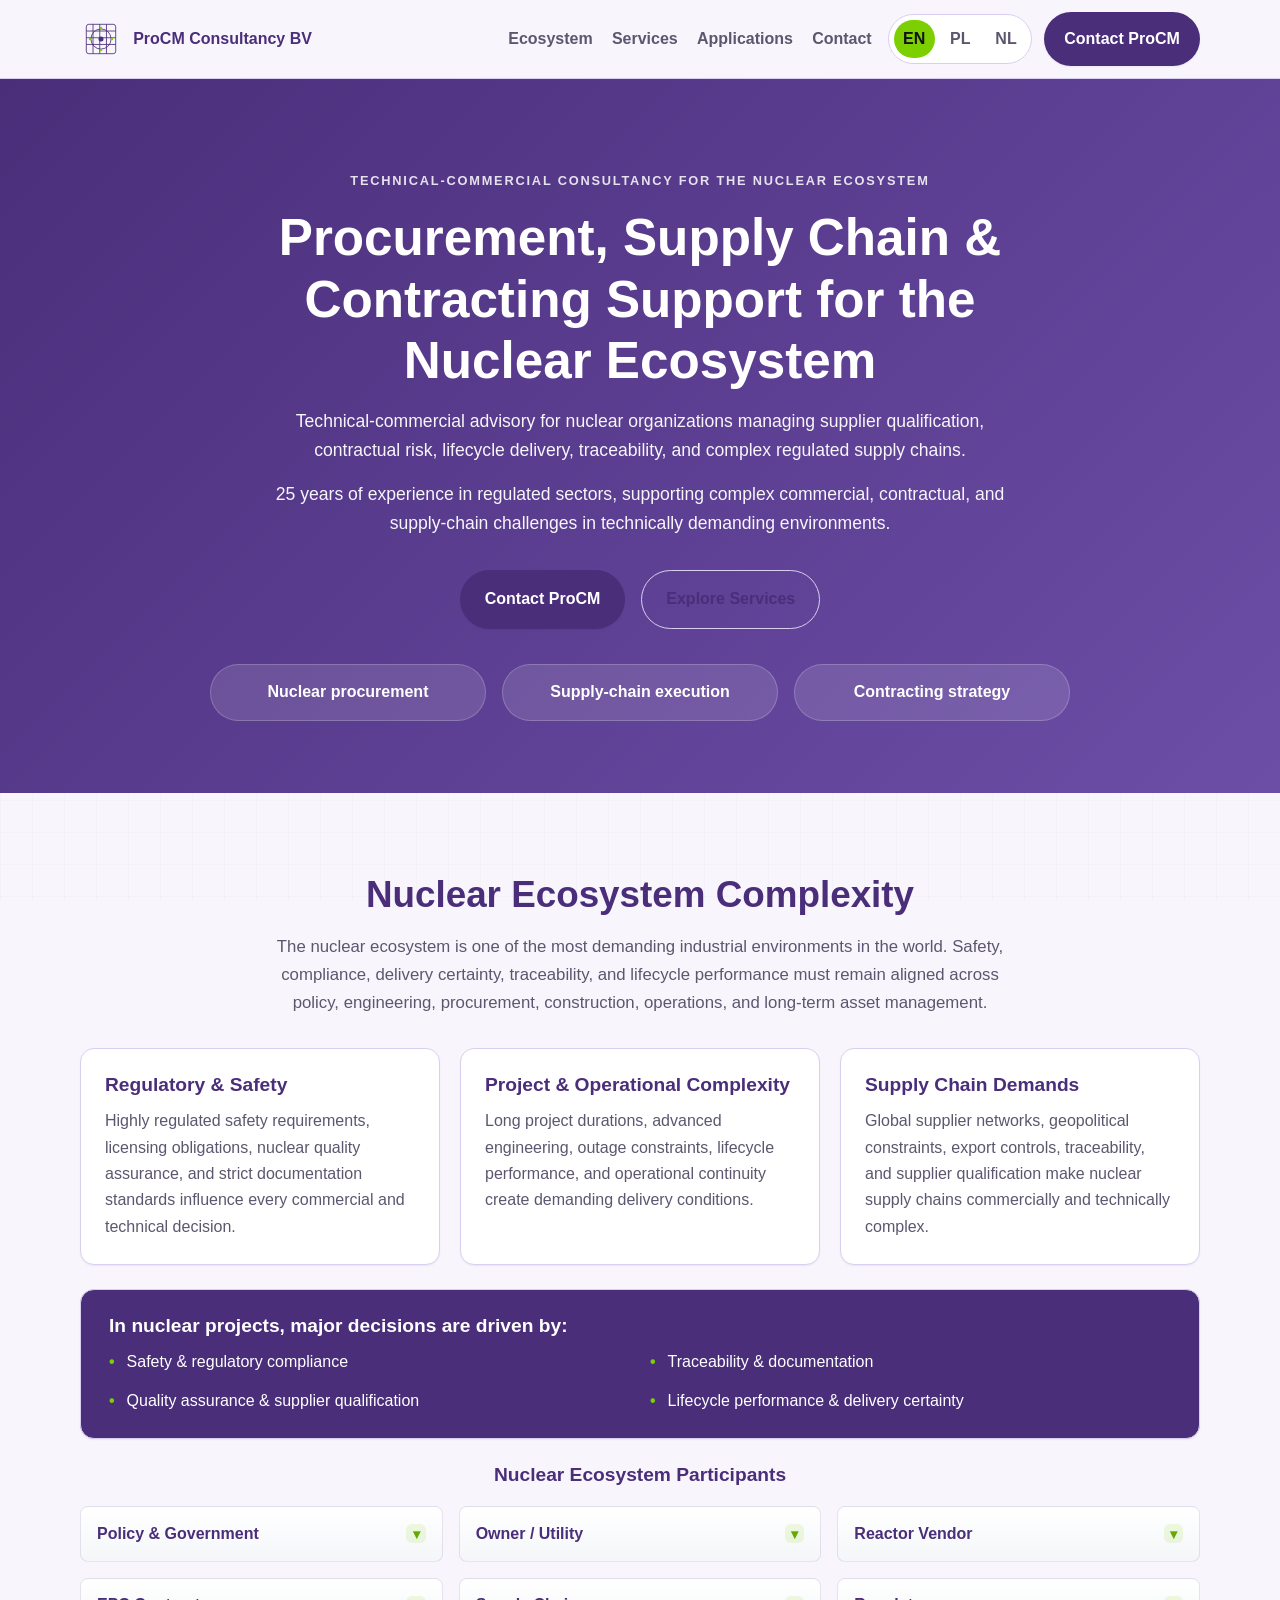
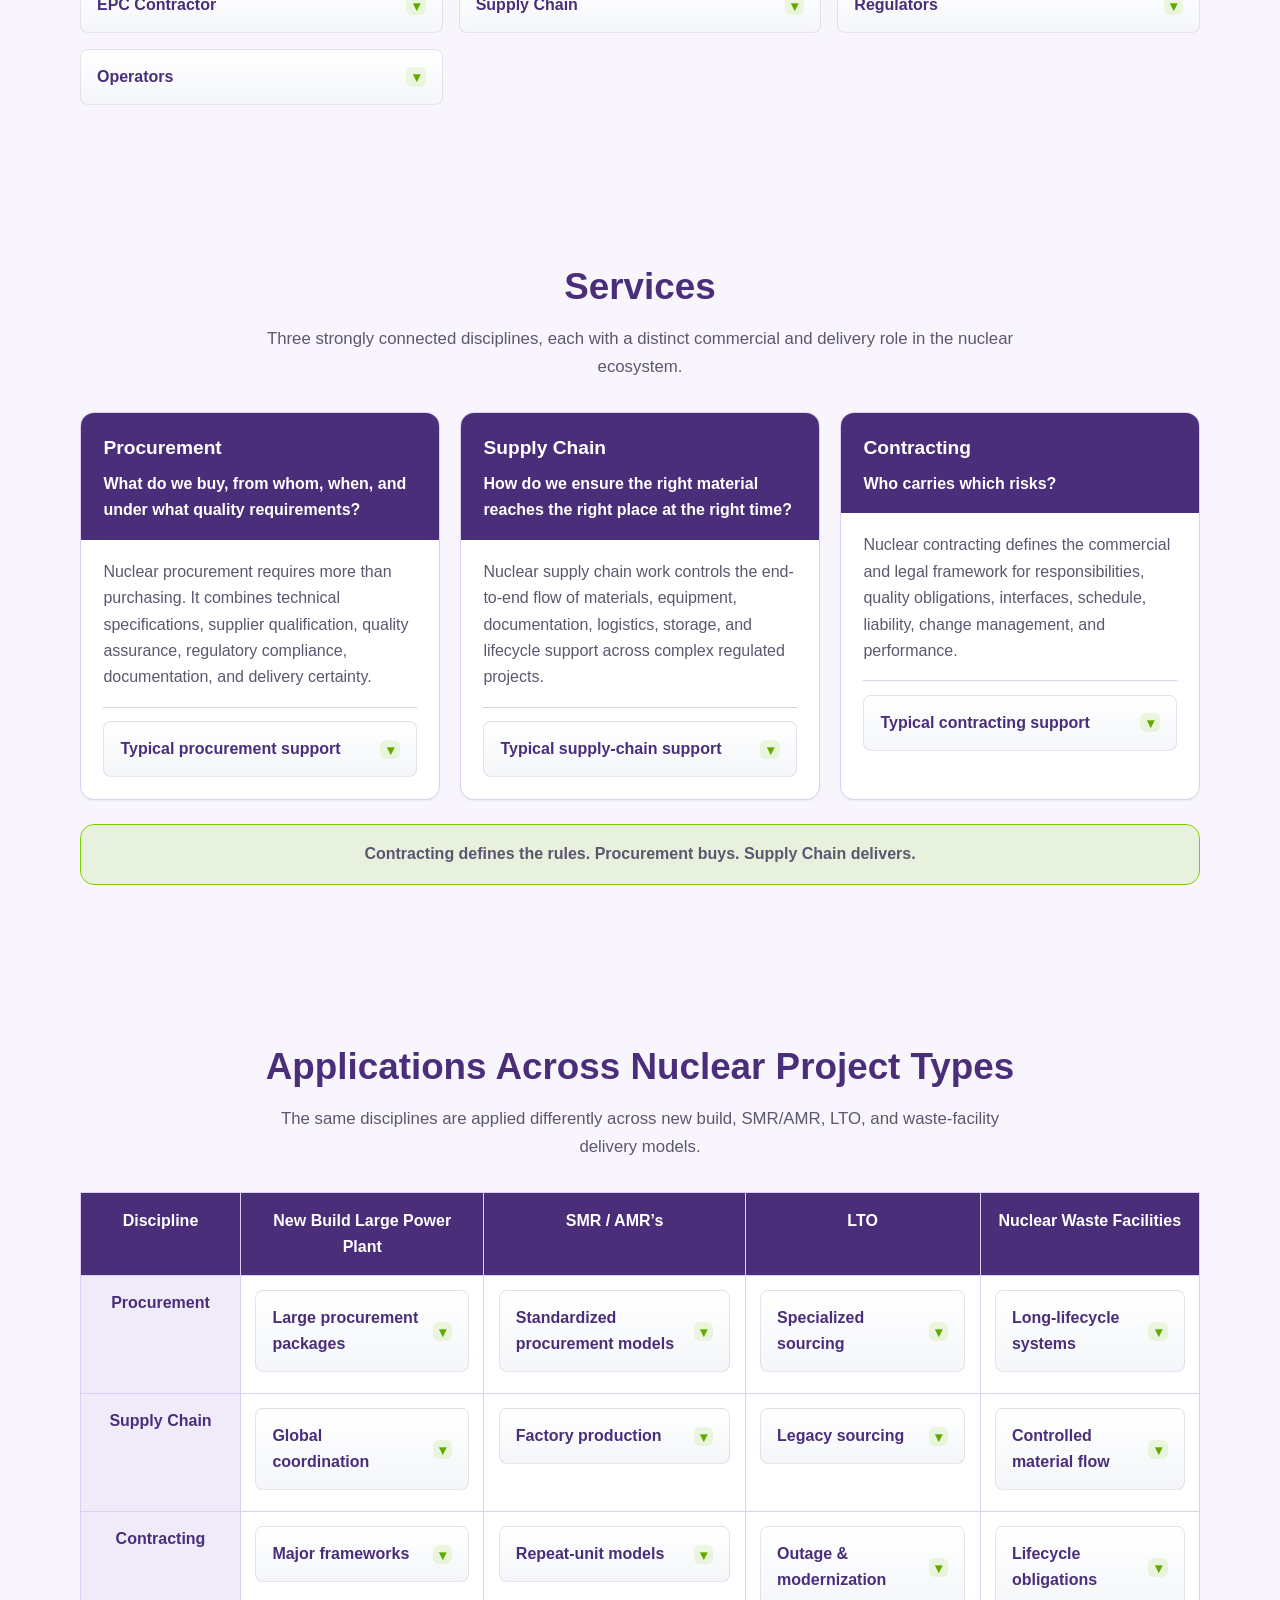
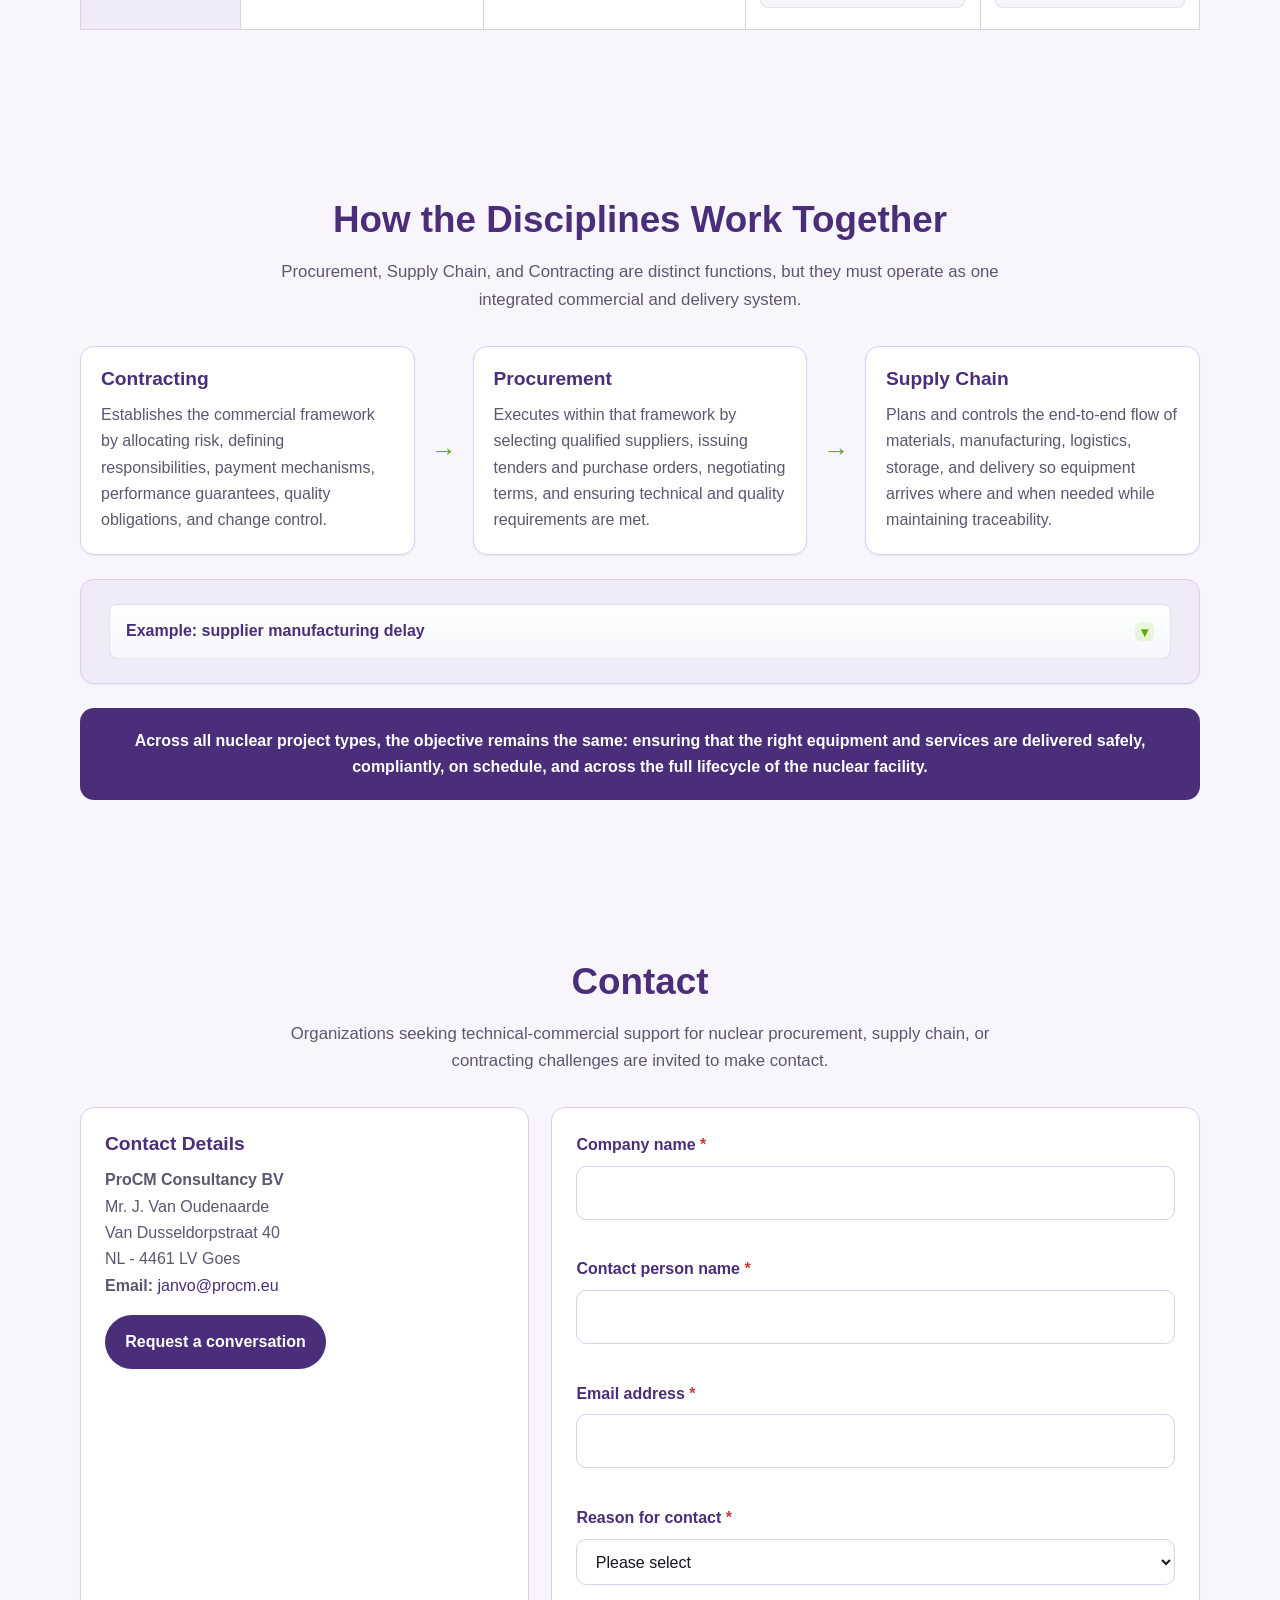
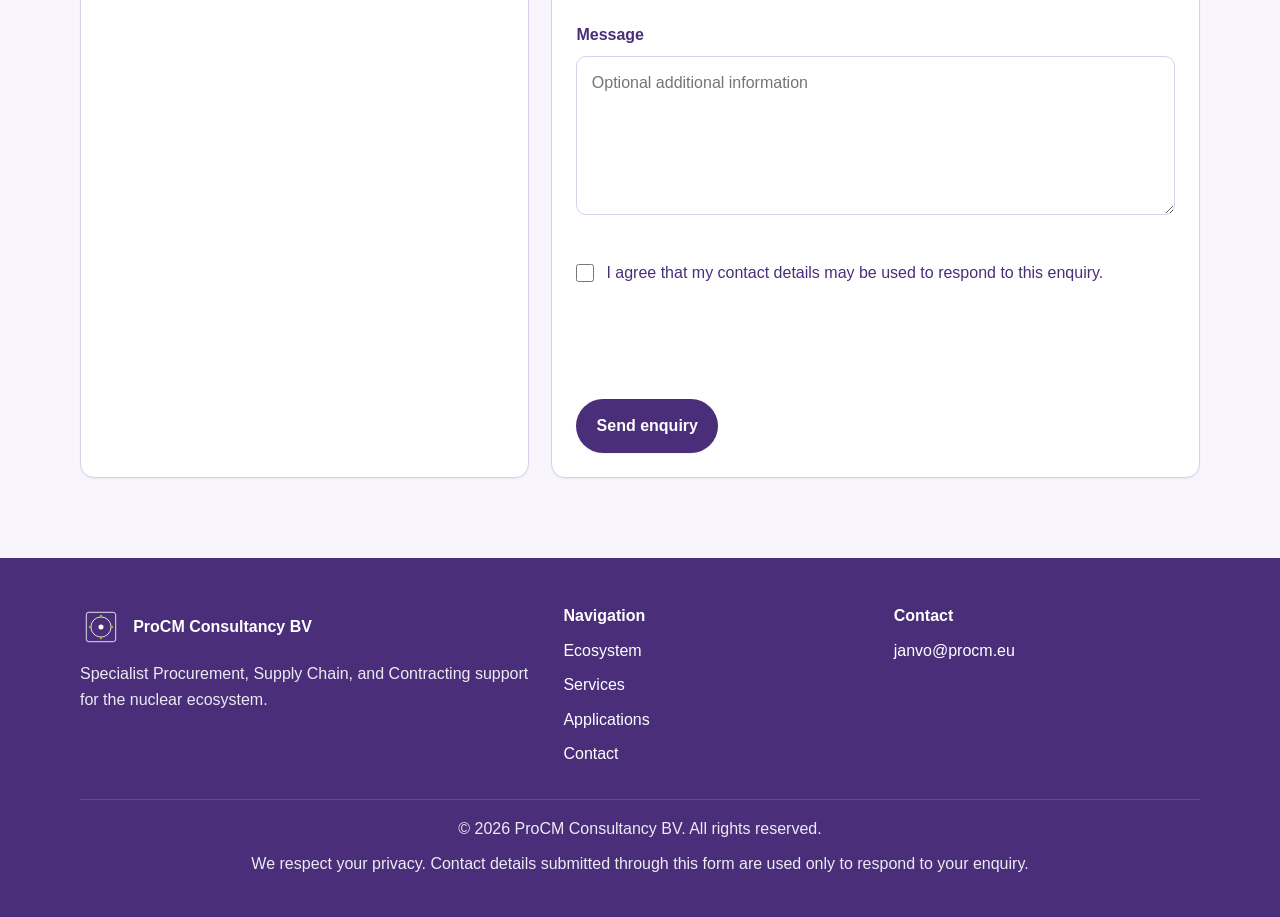
==== commit f56b5fc1: "css2" ====
--- a/index.html
+++ b/index.html
@@ -63,7 +63,6 @@
                     <button class="lang-btn" data-lang="pl" type="button">PL</button>
                     <button class="lang-btn" data-lang="nl" type="button">NL</button>
                 </div>
-                <button class="theme-toggle" id="themeToggle" type="button" aria-pressed="false" aria-label="Switch to dark theme">🌙 Dark</button>
                 <a href="#contact" class="btn btn-primary">Contact ProCM</a>
             </div>
         </div>
@@ -409,7 +408,6 @@
                         <p>Van Dusseldorpstraat 40</p>
                         <p>NL - 4461 LV Goes</p>
                         <p><strong>Email:</strong> <a href="mailto:janvo@procm.eu">janvo@procm.eu</a></p>
-                        <p><strong>Phone:</strong> <span>[Phone number]</span></p>
                         <div class="contact-actions">
                             <a href="mailto:janvo@procm.eu?subject=Enquiry%20from%20website" class="btn btn-primary">Request a conversation</a>
                         </div>
@@ -432,12 +430,6 @@
                             <label for="email">Email address <span class="required">*</span></label>
                             <input type="email" id="email" name="email" required aria-required="true" aria-describedby="emailError">
                             <span class="error-message" id="emailError" aria-live="polite"></span>
-                        </div>
-
-                        <div class="form-group">
-                            <label for="phone">Mobile / telephone number <span class="required">*</span></label>
-                            <input type="tel" id="phone" name="phone" required aria-required="true" aria-describedby="phoneError">
-                            <span class="error-message" id="phoneError" aria-live="polite"></span>
                         </div>
 
                         <div class="form-group">
@@ -503,7 +495,6 @@
                     <h4>Contact</h4>
                     <ul>
                         <li><a href="mailto:janvo@procm.eu">janvo@procm.eu</a></li>
-                        <li>[Phone number]</li>
                     </ul>
                 </div>
             </div>
--- a/assets/css/styles.css
+++ b/assets/css/styles.css
@@ -21,20 +21,7 @@
     --transition: all 0.2s ease;
 }
 
-:root[data-theme="dark"] {
-    --primary-dark: #8F7BFF;
-    --primary-mid: #A99BFF;
-    --accent-green: #A8FF4D;
-    --accent-green-dark: #7CCF00;
-    --text-color: #F7F4FF;
-    --text-muted: #CFC8E8;
-    --surface: #12111A;
-    --surface-card: #191724;
-    --surface-muted: #241F35;
-    --border-color: #3A324E;
-    --shadow-sm: 0 1px 2px rgba(0, 0, 0, 0.25);
-    --shadow-md: 0 16px 40px rgba(0, 0, 0, 0.28);
-}
+/* Dark theme removed — site uses single light theme variables */
 
 * {
     box-sizing: border-box;
@@ -194,9 +181,7 @@
     border-bottom: 1px solid var(--border-color);
 }
 
-:root[data-theme="dark"] .header {
-    background: rgba(18, 17, 26, 0.96);
-}
+/* no dark theme header rules */
 
 .header-content {
     display: flex;
@@ -294,14 +279,7 @@
     color: #111;
 }
 
-.theme-toggle {
-    border: 1px solid var(--border-color);
-    border-radius: 999px;
-    background: var(--surface-card);
-    color: var(--primary-dark);
-    font-weight: 700;
-    padding: 0.55rem 0.8rem;
-}
+/* Theme toggle removed */
 
 .hero {
     padding: 5.5rem 0 4.5rem;
@@ -438,14 +416,87 @@
     padding: 1rem 1.1rem;
 }
 
+.participant-card,
+.service-expandable,
+.matrix-cell,
+.panel > details {
+    background: transparent;
+    border: none;
+    padding: 0;
+    box-shadow: none;
+}
+
+.participant-card:hover,
+.service-expandable:hover,
+.matrix-cell:hover,
+.panel > details:hover {
+    transform: none;
+    box-shadow: none;
+    border-color: transparent;
+}
+
 .participant-card summary,
 .service-expandable summary,
 .matrix-cell summary,
 .panel summary {
+    display: flex;
+    align-items: center;
+    justify-content: space-between;
+    gap: 0.75rem;
     cursor: pointer;
     font-weight: 700;
     color: var(--primary-dark);
     list-style: none;
+    padding: 0.85rem 1rem;
+    border: 1px solid rgba(74, 46, 122, 0.12);
+    border-radius: 8px;
+    background: linear-gradient(180deg, rgba(255, 255, 255, 0.98), rgba(244, 246, 249, 0.98));
+    transition: border-color 0.18s ease, box-shadow 0.18s ease, background 0.18s ease;
+    width: 100%;
+    box-sizing: border-box;
+}
+
+.participant-card summary:hover,
+.service-expandable summary:hover,
+.matrix-cell summary:hover,
+.panel summary:hover {
+    border-color: var(--accent-green);
+    box-shadow: 0 0 0 3px rgba(124, 207, 0, 0.12);
+    background: #fff;
+}
+
+.participant-card summary:focus-visible,
+.service-expandable summary:focus-visible,
+.matrix-cell summary:focus-visible,
+.panel summary:focus-visible {
+    outline: none;
+    border-color: var(--accent-green);
+    box-shadow: 0 0 0 3px rgba(124, 207, 0, 0.16);
+}
+
+.participant-card summary::after,
+.service-expandable summary::after,
+.matrix-cell summary::after,
+.panel summary::after {
+    content: '▾';
+    display: inline-grid;
+    place-items: center;
+    width: 1.2rem;
+    height: 1.2rem;
+    border-radius: 6px;
+    background: rgba(124, 207, 0, 0.12);
+    color: var(--accent-green-dark);
+    font-size: 0.85rem;
+    flex-shrink: 0;
+    transition: transform 0.18s ease, background 0.18s ease;
+}
+
+.participant-card[open] > summary::after,
+.service-expandable[open] > summary::after,
+.matrix-cell[open] > summary::after,
+.panel > details[open] > summary::after {
+    transform: rotate(180deg);
+    background: rgba(74, 46, 122, 0.12);
 }
 
 .participant-card summary::-webkit-details-marker,
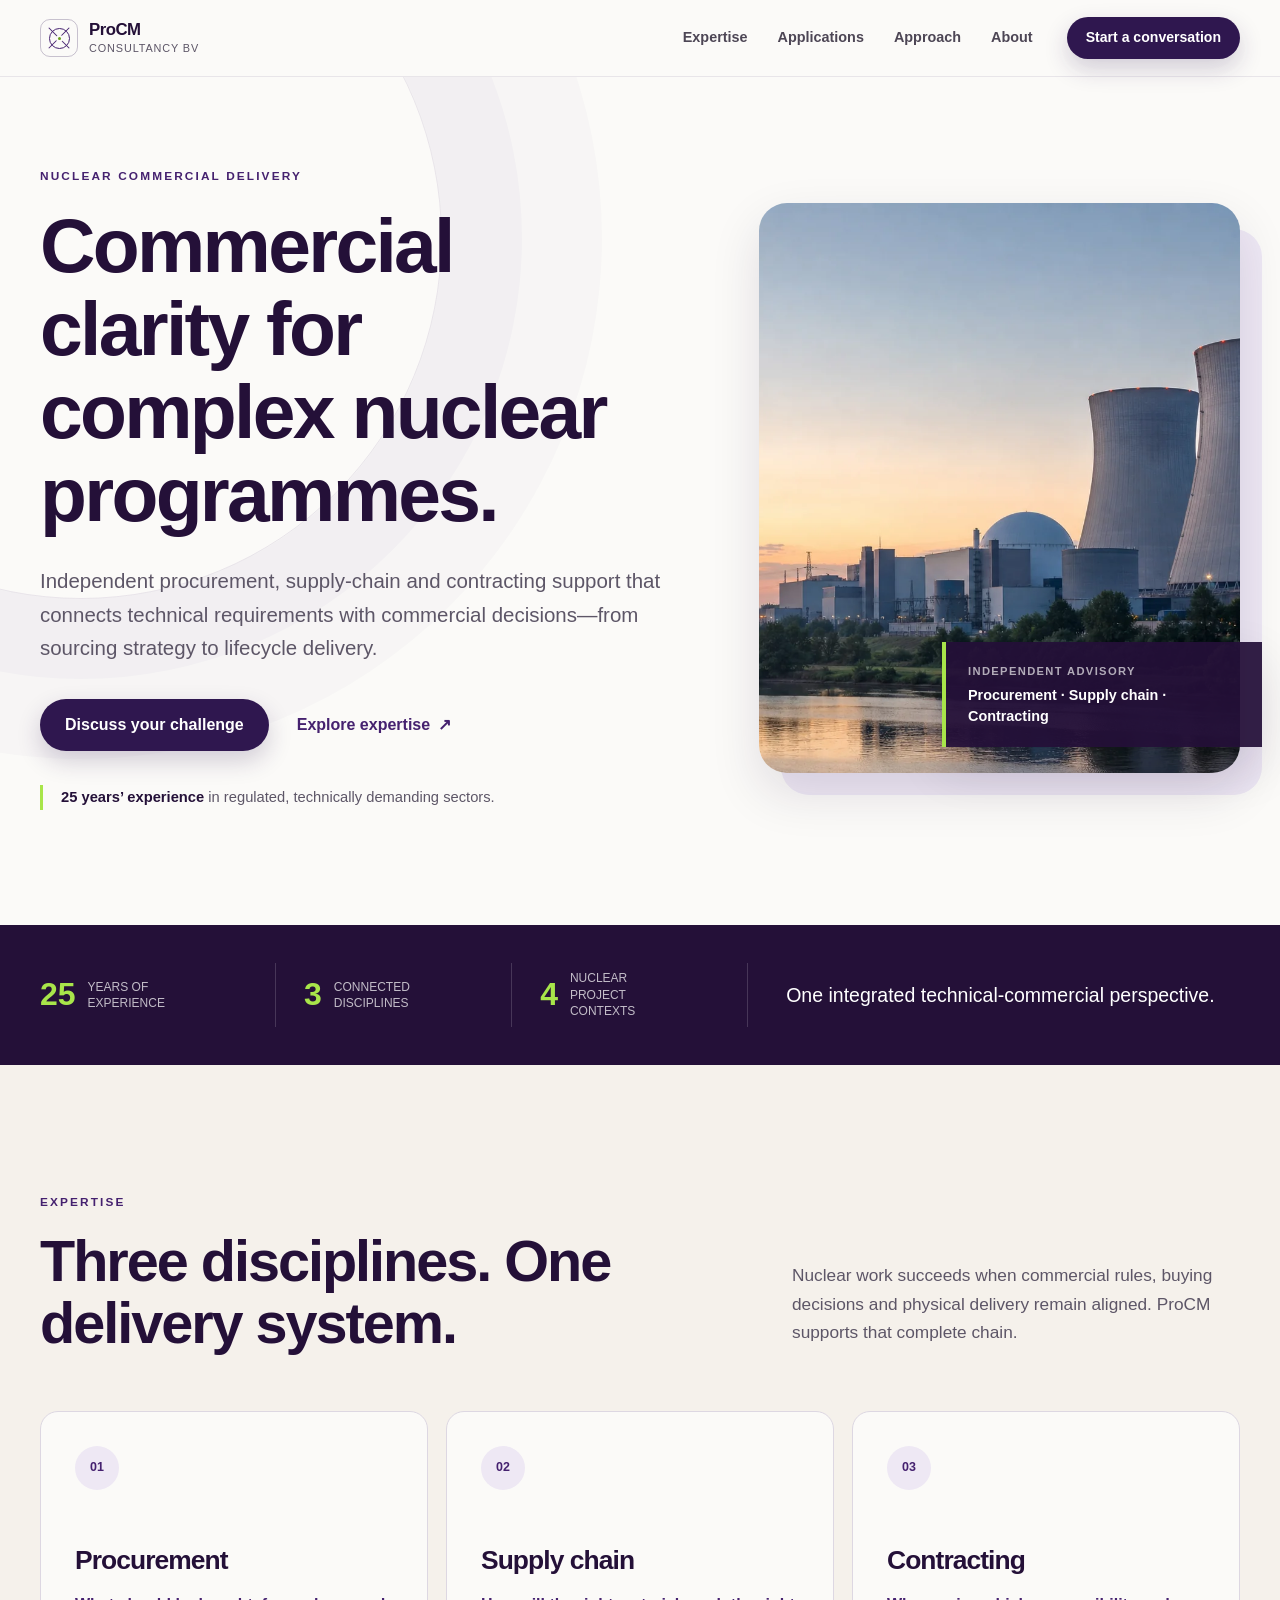
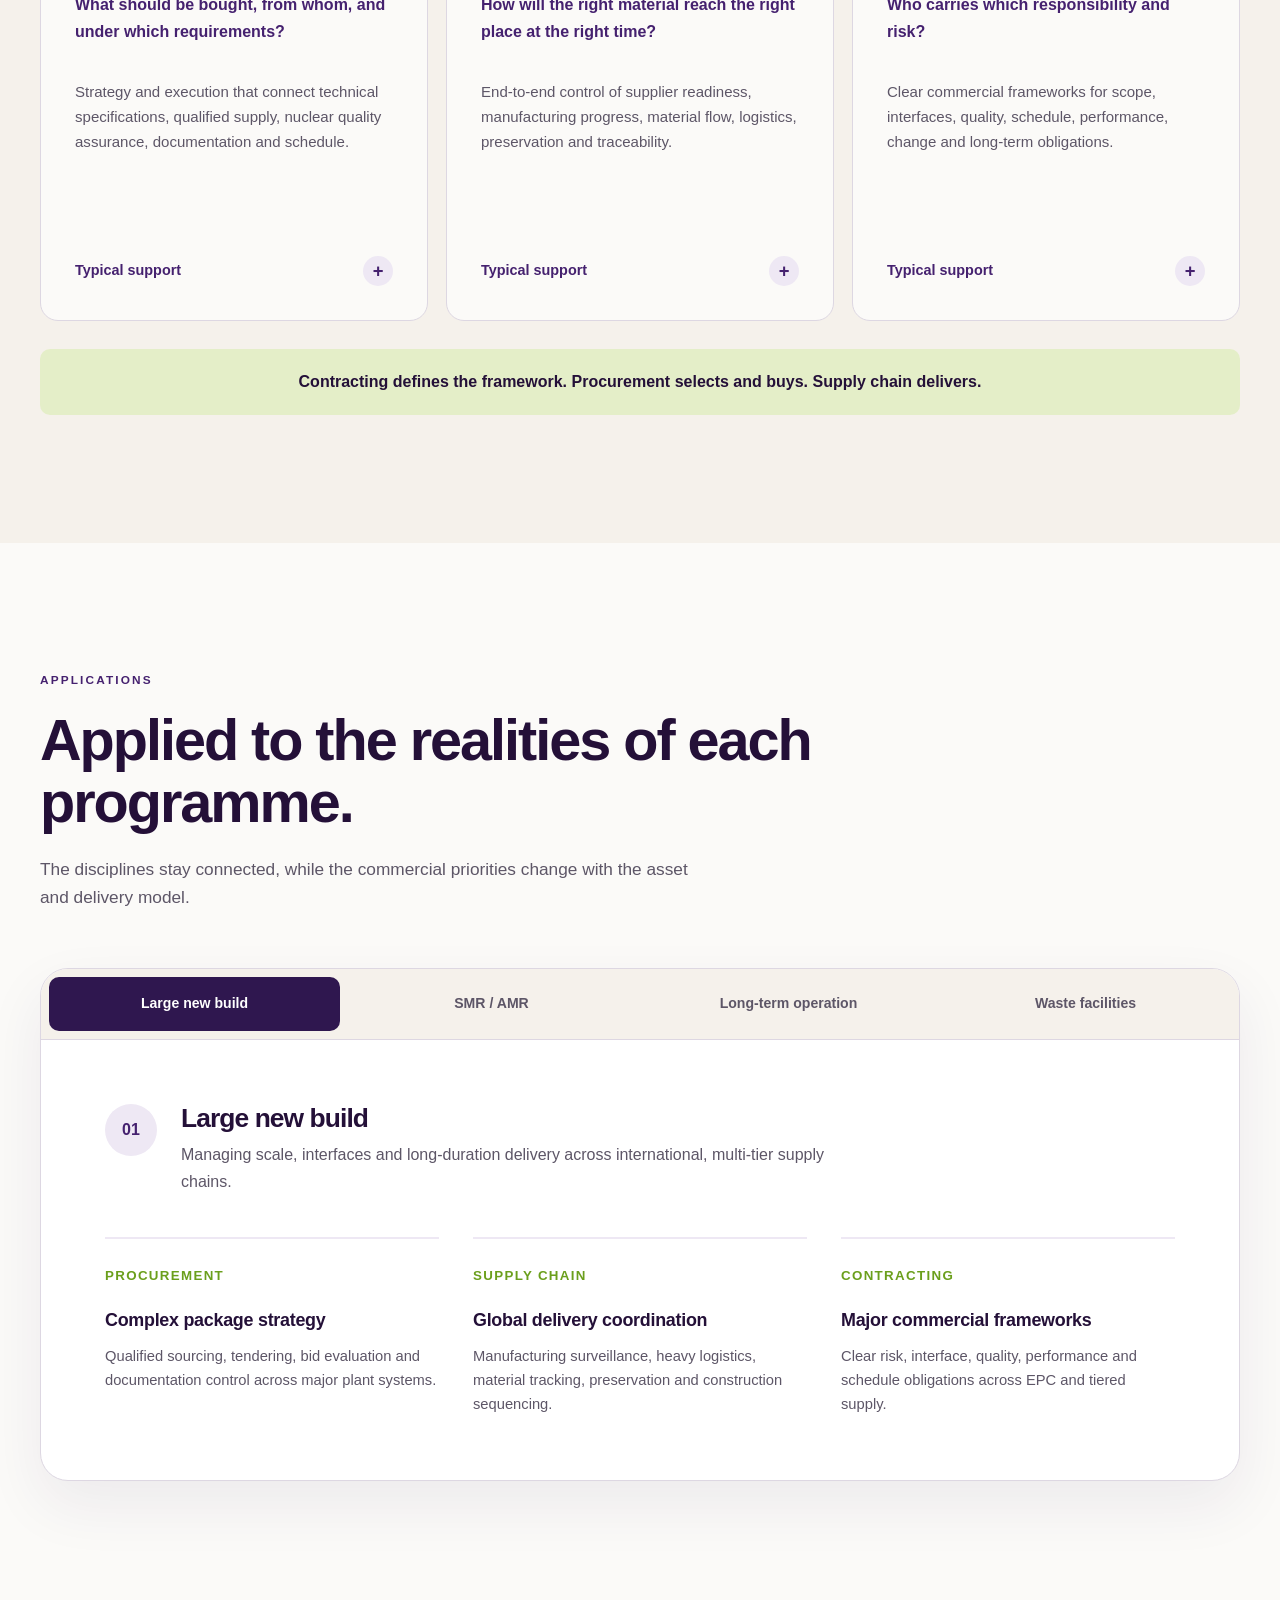
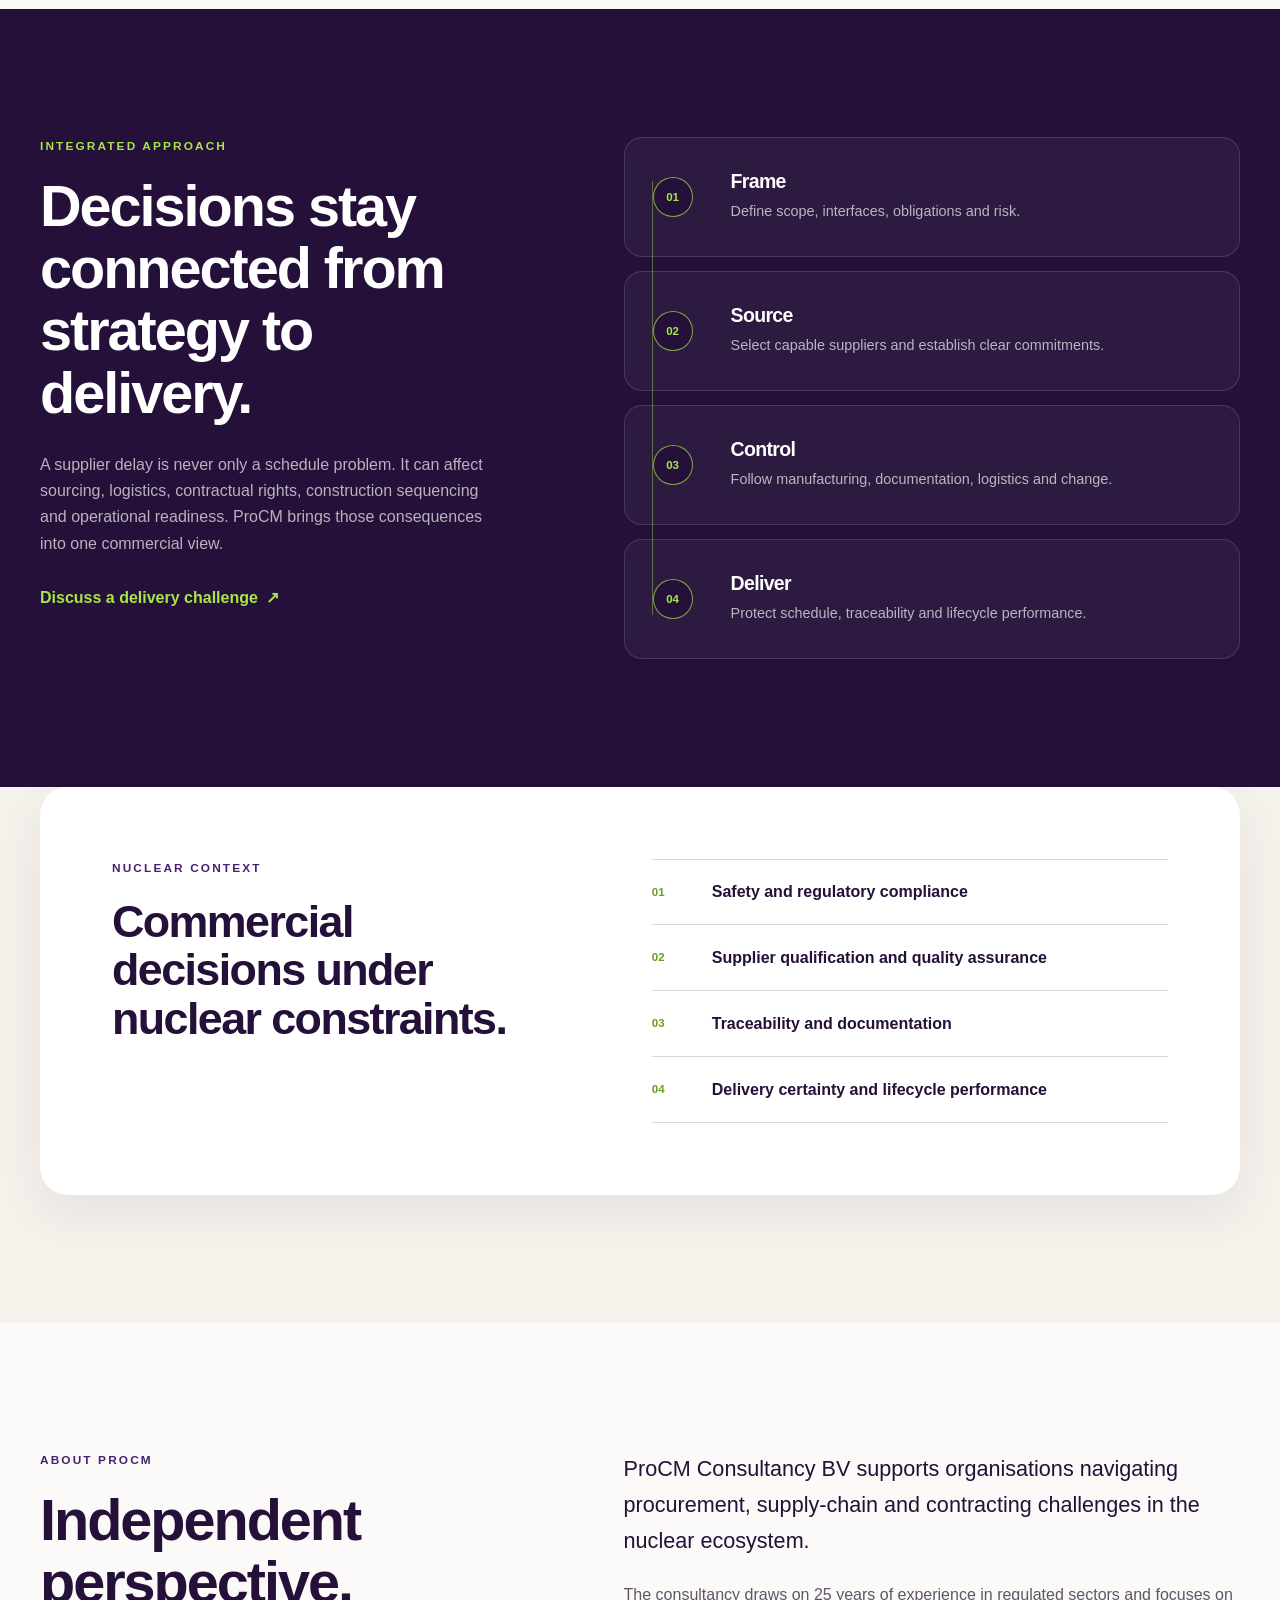
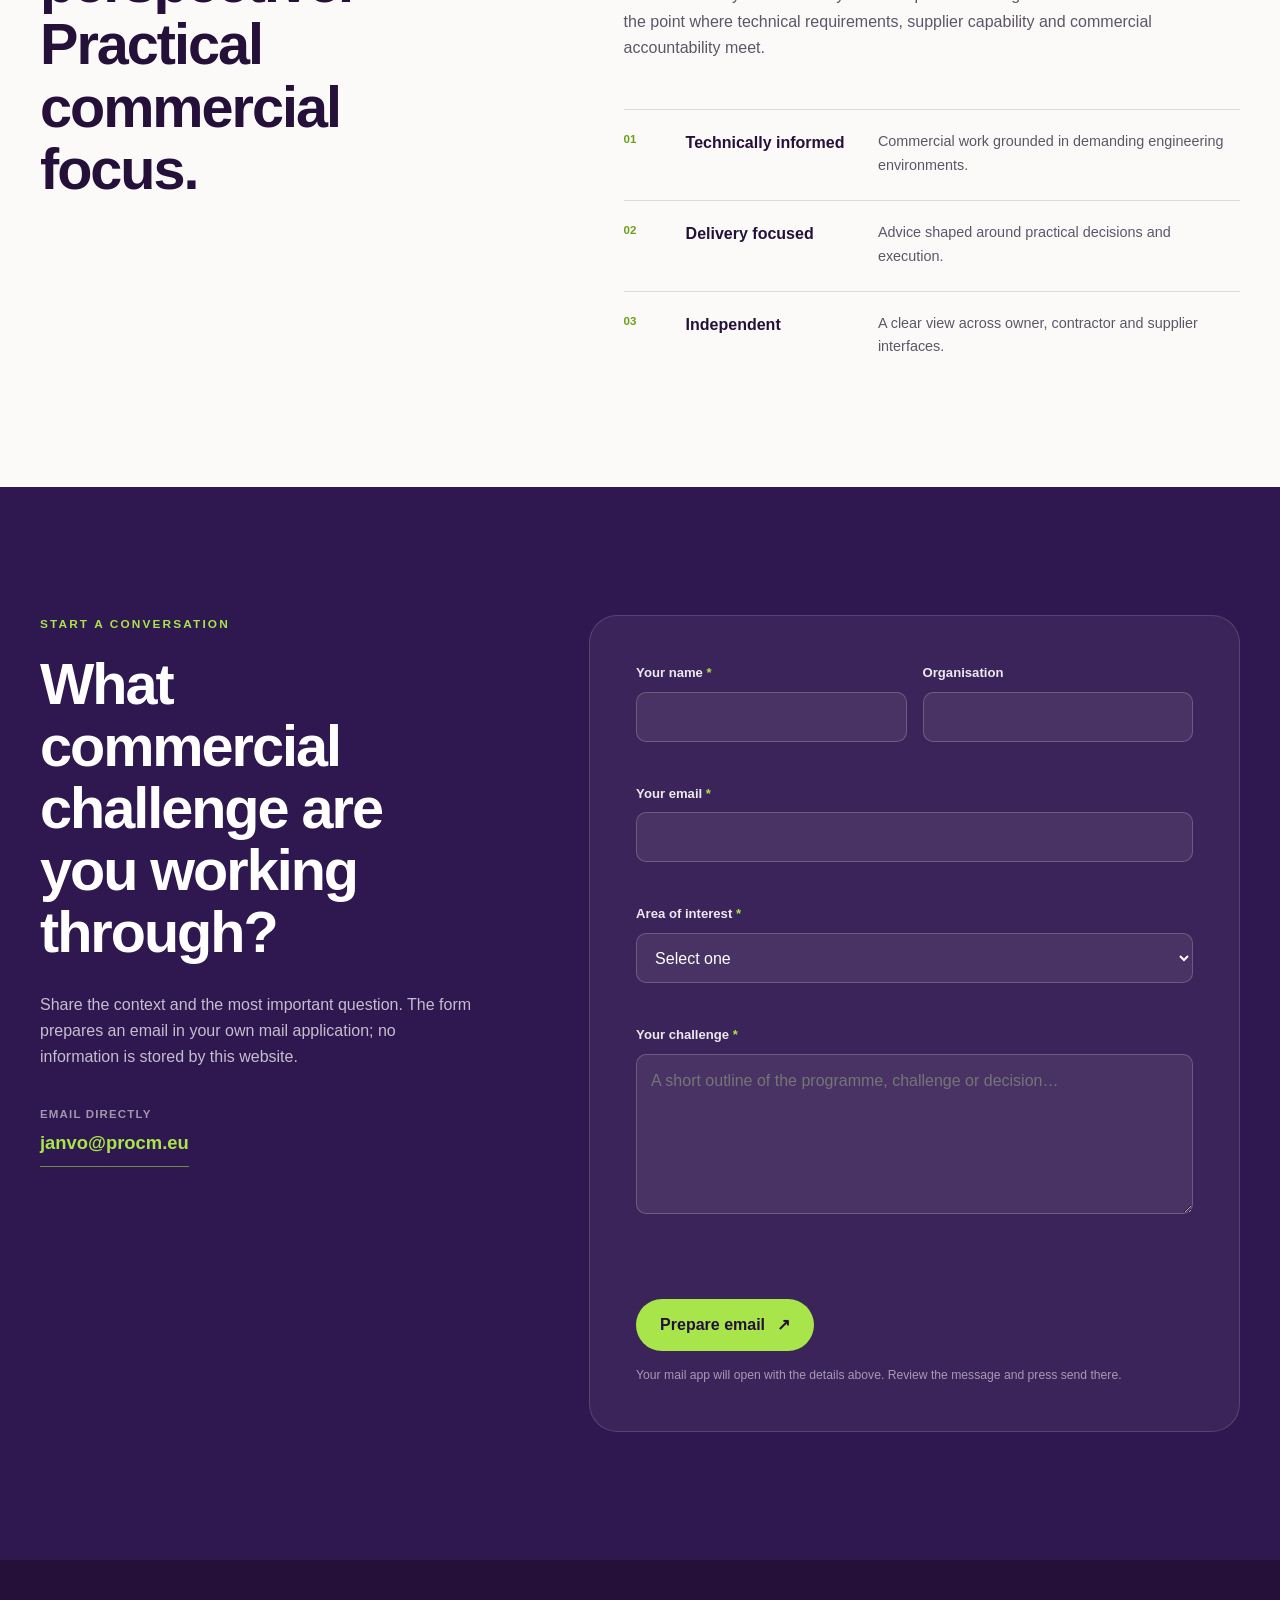
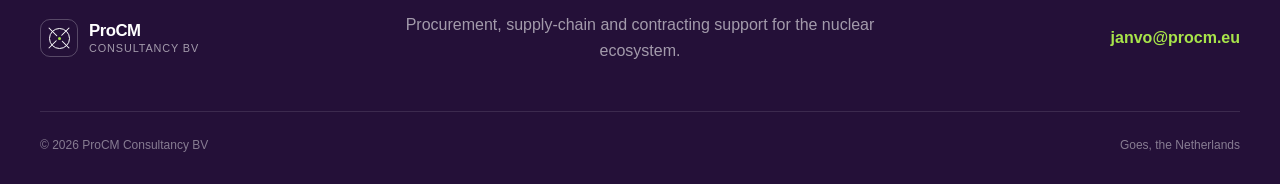
==== commit 441d2ccd: "uiOverhaul" ====
--- a/index.html
+++ b/index.html
@@ -3,509 +3,386 @@
 <head>
     <meta charset="UTF-8">
     <meta name="viewport" content="width=device-width, initial-scale=1.0">
-    <meta name="description" content="Technical-commercial advisory for nuclear organizations managing procurement, supply chain, contracting strategy, supplier qualification, traceability, and lifecycle delivery.">
-    <meta name="keywords" content="nuclear procurement, supply chain, contracting, nuclear services, procurement advisory">
+    <meta name="description" content="Independent procurement, supply-chain and contracting advisory for nuclear new build, SMR and AMR, long-term operation, and waste facilities.">
     <meta name="author" content="ProCM Consultancy BV">
-    <meta property="og:title" content="ProCM Consultancy BV">
-    <meta property="og:description" content="Procurement, Supply Chain & Contracting support for the nuclear ecosystem.">
+    <meta name="theme-color" content="#2f174f">
+    <meta property="og:title" content="ProCM Consultancy BV | Nuclear commercial delivery">
+    <meta property="og:description" content="Independent procurement, supply-chain and contracting support for complex nuclear programmes.">
     <meta property="og:type" content="website">
     <meta property="og:locale" content="en_US">
+    <meta property="og:image" content="/assets/images/procm-social-card.png">
     <meta name="twitter:card" content="summary_large_image">
-    <meta name="twitter:title" content="ProCM Consultancy BV | Procurement, Supply Chain & Contracting Support for the Nuclear Ecosystem">
-    <meta name="twitter:description" content="Technical-commercial advisory for nuclear organizations managing procurement, supply chain, contracting strategy, supplier qualification, traceability, and lifecycle delivery.">
-    <title>ProCM Consultancy BV | Procurement, Supply Chain & Contracting Support for the Nuclear Ecosystem</title>
+    <meta name="twitter:title" content="ProCM Consultancy BV | Nuclear commercial delivery">
+    <meta name="twitter:description" content="Procurement, supply-chain and contracting support for complex nuclear programmes.">
+    <meta name="twitter:image" content="/assets/images/procm-social-card.png">
+    <title>ProCM Consultancy BV | Nuclear Procurement, Supply Chain &amp; Contracting</title>
+    <link rel="icon" href="assets/images/favicon.png" type="image/png">
     <link rel="stylesheet" href="assets/css/styles.css">
+    <script type="application/ld+json">
+    {
+        "@context": "https://schema.org",
+        "@type": "ProfessionalService",
+        "name": "ProCM Consultancy BV",
+        "description": "Independent procurement, supply-chain and contracting advisory for the nuclear ecosystem.",
+        "email": "janvo@procm.eu",
+        "address": {
+            "@type": "PostalAddress",
+            "streetAddress": "Van Dusseldorpstraat 40",
+            "postalCode": "4461 LV",
+            "addressLocality": "Goes",
+            "addressCountry": "NL"
+        }
+    }
+    </script>
 </head>
 <body>
-    <header class="header" id="header">
-        <div class="container header-content">
-            <a class="logo" href="#hero" aria-label="ProCM Consultancy BV home">
-                <svg class="logo-icon" viewBox="0 0 100 100" xmlns="http://www.w3.org/2000/svg" aria-hidden="true">
-                    <defs>
-                        <style>
-                            .logo-grid { fill: none; stroke: #4A2E7A; stroke-width: 2; }
-                            .logo-center { fill: #4A2E7A; }
-                            .logo-accent { fill: #7CCF00; }
-                        </style>
-                    </defs>
-                    <rect x="15" y="15" width="70" height="70" class="logo-grid" rx="6"/>
-                    <line x1="31" y1="15" x2="31" y2="85" class="logo-grid"/>
-                    <line x1="47" y1="15" x2="47" y2="85" class="logo-grid"/>
-                    <line x1="63" y1="15" x2="63" y2="85" class="logo-grid"/>
-                    <line x1="15" y1="31" x2="85" y2="31" class="logo-grid"/>
-                    <line x1="15" y1="47" x2="85" y2="47" class="logo-grid"/>
-                    <line x1="15" y1="63" x2="85" y2="63" class="logo-grid"/>
-                    <circle cx="50" cy="50" r="6" class="logo-center"/>
-                    <circle cx="50" cy="50" r="24" class="logo-grid"/>
-                    <circle cx="50" cy="24" r="3" class="logo-accent"/>
-                    <circle cx="76" cy="50" r="3" class="logo-accent"/>
-                    <circle cx="50" cy="76" r="3" class="logo-accent"/>
-                    <circle cx="24" cy="50" r="3" class="logo-accent"/>
-                </svg>
-                <span class="logo-text">ProCM Consultancy BV</span>
+    <a class="skip-link" href="#main-content">Skip to main content</a>
+
+    <header class="site-header" id="header">
+        <div class="container header-inner">
+            <a class="brand" href="#top" aria-label="ProCM Consultancy BV home">
+                <span class="brand-mark" aria-hidden="true">
+                    <span class="brand-orbit"></span>
+                    <span class="brand-core"></span>
+                </span>
+                <span class="brand-copy">
+                    <strong>ProCM</strong>
+                    <small>Consultancy BV</small>
+                </span>
             </a>
 
-            <nav class="nav-main" id="navMain" aria-label="Primary navigation">
-                <button class="nav-toggle" id="navToggle" aria-label="Toggle navigation menu" aria-expanded="false" type="button">
-                    <span></span><span></span><span></span>
-                </button>
-                <ul class="nav-list">
-                    <li><a href="#ecosystem">Ecosystem</a></li>
-                    <li><a href="#services">Services</a></li>
-                    <li><a href="#applications">Applications</a></li>
-                    <li><a href="#contact">Contact</a></li>
-                </ul>
+            <button class="nav-toggle" id="navToggle" type="button" aria-controls="primaryNav" aria-expanded="false">
+                <span class="sr-only">Open navigation</span>
+                <span></span><span></span><span></span>
+            </button>
+
+            <nav class="primary-nav" id="primaryNav" aria-label="Primary navigation">
+                <a href="#expertise">Expertise</a>
+                <a href="#applications">Applications</a>
+                <a href="#approach">Approach</a>
+                <a href="#about">About</a>
             </nav>
 
-            <div class="header-actions">
-                <div class="language-selector" aria-label="Language selector">
-                    <button class="lang-btn lang-active" data-lang="en" aria-current="page" type="button">EN</button>
-                    <button class="lang-btn" data-lang="pl" type="button">PL</button>
-                    <button class="lang-btn" data-lang="nl" type="button">NL</button>
-                </div>
-                <a href="#contact" class="btn btn-primary">Contact ProCM</a>
-            </div>
+            <a class="button button-small button-primary header-cta" href="#contact">Start a conversation</a>
         </div>
     </header>
 
-    <main>
-        <section class="hero" id="hero">
-            <div class="container hero-content">
-                <p class="hero-kicker">Technical-commercial consultancy for the nuclear ecosystem</p>
-                <h1>Procurement, Supply Chain & Contracting Support for the Nuclear Ecosystem</h1>
-                <p class="hero-subtitle">Technical-commercial advisory for nuclear organizations managing supplier qualification, contractual risk, lifecycle delivery, traceability, and complex regulated supply chains.</p>
-                <p class="hero-experience">25 years of experience in regulated sectors, supporting complex commercial, contractual, and supply-chain challenges in technically demanding environments.</p>
-                <div class="hero-cta">
-                    <a href="#contact" class="btn btn-primary btn-large">Contact ProCM</a>
-                    <a href="#services" class="btn btn-secondary btn-large">Explore Services</a>
-                </div>
-                <div class="hero-trust" aria-label="Key capability areas">
-                    <div>Nuclear procurement</div>
-                    <div>Supply-chain execution</div>
-                    <div>Contracting strategy</div>
-                </div>
-            </div>
-        </section>
-
-        <section class="section ecosystem" id="ecosystem">
+    <main id="main-content">
+        <section class="hero" id="top">
+            <div class="container hero-grid">
+                <div class="hero-copy">
+                    <p class="eyebrow">Nuclear commercial delivery</p>
+                    <h1>Commercial clarity for complex nuclear programmes.</h1>
+                    <p class="hero-lede">Independent procurement, supply-chain and contracting support that connects technical requirements with commercial decisions—from sourcing strategy to lifecycle delivery.</p>
+                    <div class="hero-actions">
+                        <a class="button button-primary" href="#contact">Discuss your challenge</a>
+                        <a class="text-link" href="#expertise">Explore expertise <span aria-hidden="true">↗</span></a>
+                    </div>
+                    <p class="hero-proof"><strong>25 years’ experience</strong> in regulated, technically demanding sectors.</p>
+                </div>
+
+                <figure class="hero-visual">
+                    <picture>
+                        <source srcset="assets/images/procm-nuclear-hero.webp" type="image/webp">
+                        <img src="assets/images/procm-nuclear-hero.png" width="1672" height="941" alt="A contemporary nuclear power facility at daybreak" fetchpriority="high">
+                    </picture>
+                    <figcaption>
+                        <span>Independent advisory</span>
+                        <strong>Procurement · Supply chain · Contracting</strong>
+                    </figcaption>
+                </figure>
+            </div>
+        </section>
+
+        <section class="signal-strip" aria-label="ProCM capability summary">
+            <div class="container signal-grid">
+                <div><strong>25</strong><span>years of experience</span></div>
+                <div><strong>3</strong><span>connected disciplines</span></div>
+                <div><strong>4</strong><span>nuclear project contexts</span></div>
+                <p>One integrated technical-commercial perspective.</p>
+            </div>
+        </section>
+
+        <section class="section expertise" id="expertise">
             <div class="container">
-                <h2>Nuclear Ecosystem Complexity</h2>
-                <p class="section-intro">The nuclear ecosystem is one of the most demanding industrial environments in the world. Safety, compliance, delivery certainty, traceability, and lifecycle performance must remain aligned across policy, engineering, procurement, construction, operations, and long-term asset management.</p>
-
-                <div class="ecosystem-grid">
-                    <article class="card">
-                        <h3>Regulatory & Safety</h3>
-                        <p>Highly regulated safety requirements, licensing obligations, nuclear quality assurance, and strict documentation standards influence every commercial and technical decision.</p>
+                <div class="section-heading split-heading">
+                    <div>
+                        <p class="eyebrow">Expertise</p>
+                        <h2>Three disciplines. One delivery system.</h2>
+                    </div>
+                    <p>Nuclear work succeeds when commercial rules, buying decisions and physical delivery remain aligned. ProCM supports that complete chain.</p>
+                </div>
+
+                <div class="expertise-grid">
+                    <article class="expertise-card">
+                        <span class="card-number">01</span>
+                        <h3>Procurement</h3>
+                        <p class="card-question">What should be bought, from whom, and under which requirements?</p>
+                        <p>Strategy and execution that connect technical specifications, qualified supply, nuclear quality assurance, documentation and schedule.</p>
+                        <details>
+                            <summary>Typical support</summary>
+                            <ul>
+                                <li>Procurement strategy and package planning</li>
+                                <li>Tender preparation and bid evaluation</li>
+                                <li>Supplier identification and qualification</li>
+                                <li>Commercial negotiation and purchase orders</li>
+                                <li>Inspection, expediting and documentation follow-up</li>
+                            </ul>
+                        </details>
                     </article>
-                    <article class="card">
-                        <h3>Project & Operational Complexity</h3>
-                        <p>Long project durations, advanced engineering, outage constraints, lifecycle performance, and operational continuity create demanding delivery conditions.</p>
+
+                    <article class="expertise-card">
+                        <span class="card-number">02</span>
+                        <h3>Supply chain</h3>
+                        <p class="card-question">How will the right material reach the right place at the right time?</p>
+                        <p>End-to-end control of supplier readiness, manufacturing progress, material flow, logistics, preservation and traceability.</p>
+                        <details>
+                            <summary>Typical support</summary>
+                            <ul>
+                                <li>Supply-chain mapping and risk identification</li>
+                                <li>Manufacturing readiness and progress monitoring</li>
+                                <li>Export, customs and logistics coordination</li>
+                                <li>Material control, preservation and warehousing</li>
+                                <li>Delivery sequencing and lifecycle inventory</li>
+                            </ul>
+                        </details>
                     </article>
-                    <article class="card">
-                        <h3>Supply Chain Demands</h3>
-                        <p>Global supplier networks, geopolitical constraints, export controls, traceability, and supplier qualification make nuclear supply chains commercially and technically complex.</p>
+
+                    <article class="expertise-card">
+                        <span class="card-number">03</span>
+                        <h3>Contracting</h3>
+                        <p class="card-question">Who carries which responsibility and risk?</p>
+                        <p>Clear commercial frameworks for scope, interfaces, quality, schedule, performance, change and long-term obligations.</p>
+                        <details>
+                            <summary>Typical support</summary>
+                            <ul>
+                                <li>Contracting strategy and delivery models</li>
+                                <li>Commercial risk and interface allocation</li>
+                                <li>Schedule, remedy and warranty structures</li>
+                                <li>Change management and claim prevention</li>
+                                <li>Supplier and contractor negotiations</li>
+                            </ul>
+                        </details>
                     </article>
                 </div>
 
-                <div class="panel panel-accent">
-                    <h3>In nuclear projects, major decisions are driven by:</h3>
-                    <ul class="focus-list">
-                        <li>Safety & regulatory compliance</li>
-                        <li>Traceability & documentation</li>
-                        <li>Quality assurance & supplier qualification</li>
-                        <li>Lifecycle performance & delivery certainty</li>
-                    </ul>
-                </div>
-
-                <div class="participants-section">
-                    <h3>Nuclear Ecosystem Participants</h3>
-                    <div class="participants-grid">
-                        <details class="participant-card">
-                            <summary>Policy & Government</summary>
-                            <p>Governments and public authorities define the energy-policy context, nuclear legislation, licensing framework, export-control environment, security expectations, local-content requirements, and often the financing or support mechanisms for nuclear projects.</p>
-                        </details>
-                        <details class="participant-card">
-                            <summary>Owner / Utility</summary>
-                            <p>The owner or utility is responsible for the overall business case, financing, licensing, asset ownership, delivery strategy, long-term operation, and the integration of commercial decisions with safety and regulatory obligations.</p>
-                        </details>
-                        <details class="participant-card">
-                            <summary>Reactor Vendor</summary>
-                            <p>The reactor vendor provides the reactor technology, key design assumptions, nuclear steam supply system, fuel-related interfaces, safety-case input, and technology-specific requirements that influence procurement, qualification, and contracting strategy.</p>
-                        </details>
-                        <details class="participant-card">
-                            <summary>EPC Contractor</summary>
-                            <p>The EPC contractor is responsible for engineering, procurement, and construction delivery. In large nuclear projects, EPC scope, interfaces, risk allocation, change management, and supplier coordination are central to commercial success.</p>
-                        </details>
-                        <details class="participant-card">
-                            <summary>Supply Chain</summary>
-                            <p>The nuclear supply chain includes thousands of suppliers and manufacturers providing equipment, materials, systems, services, documentation, and quality records. Supplier qualification, traceability, manufacturing surveillance, logistics, and lifecycle support are essential.</p>
-                        </details>
-                        <details class="participant-card">
-                            <summary>Regulators</summary>
-                            <p>Regulators review and oversee design, manufacturing, construction, modifications, operations, and decommissioning-related activities. Their requirements directly influence technical specifications, documentation, inspection, and acceptance processes.</p>
-                        </details>
-                        <details class="participant-card">
-                            <summary>Operators</summary>
-                            <p>Operators run the facility safely over decades. Their needs influence spare-parts strategy, maintenance contracting, obsolescence management, outage planning, lifecycle procurement, and long-term supply-chain resilience.</p>
-                        </details>
-                    </div>
-                </div>
-            </div>
-        </section>
-
-        <section class="section services" id="services">
-            <div class="container">
-                <h2>Services</h2>
-                <p class="section-intro">Three strongly connected disciplines, each with a distinct commercial and delivery role in the nuclear ecosystem.</p>
-
-                <div class="services-grid">
-                    <article class="service-card">
-                        <div class="service-header">
-                            <h3>Procurement</h3>
-                            <p class="service-question">What do we buy, from whom, when, and under what quality requirements?</p>
-                        </div>
-                        <div class="service-body">
-                            <p>Nuclear procurement requires more than purchasing. It combines technical specifications, supplier qualification, quality assurance, regulatory compliance, documentation, and delivery certainty.</p>
-                            <details class="service-expandable">
-                                <summary>Typical procurement support</summary>
-                                <ul>
-                                    <li>Procurement strategy and package planning</li>
-                                    <li>Technical-commercial tender preparation</li>
-                                    <li>Supplier identification and qualification support</li>
-                                    <li>Bid evaluation and negotiation support</li>
-                                    <li>Purchase order and commercial documentation support</li>
-                                    <li>Manufacturing surveillance coordination</li>
-                                    <li>Inspection and expediting follow-up</li>
-                                    <li>Documentation turnover and traceability requirements</li>
-                                    <li>Alignment with nuclear QA and configuration-management expectations</li>
-                                </ul>
-                            </details>
-                        </div>
-                    </article>
-
-                    <article class="service-card">
-                        <div class="service-header">
-                            <h3>Supply Chain</h3>
-                            <p class="service-question">How do we ensure the right material reaches the right place at the right time?</p>
-                        </div>
-                        <div class="service-body">
-                            <p>Nuclear supply chain work controls the end-to-end flow of materials, equipment, documentation, logistics, storage, and lifecycle support across complex regulated projects.</p>
-                            <details class="service-expandable">
-                                <summary>Typical supply-chain support</summary>
-                                <ul>
-                                    <li>Supply-chain mapping and risk identification</li>
-                                    <li>Capacity and manufacturing readiness follow-up</li>
-                                    <li>Supplier progress monitoring</li>
-                                    <li>Export-license and customs coordination support</li>
-                                    <li>Heavy transport and logistics planning input</li>
-                                    <li>Warehousing, preservation, and material-control support</li>
-                                    <li>Traceability and documentation follow-up</li>
-                                    <li>Construction sequencing and delivery coordination</li>
-                                    <li>Spare-parts and operating-inventory planning support</li>
-                                </ul>
-                            </details>
-                        </div>
-                    </article>
-
-                    <article class="service-card">
-                        <div class="service-header">
-                            <h3>Contracting</h3>
-                            <p class="service-question">Who carries which risks?</p>
-                        </div>
-                        <div class="service-body">
-                            <p>Nuclear contracting defines the commercial and legal framework for responsibilities, quality obligations, interfaces, schedule, liability, change management, and performance.</p>
-                            <details class="service-expandable">
-                                <summary>Typical contracting support</summary>
-                                <ul>
-                                    <li>Contracting strategy and delivery model support</li>
-                                    <li>EPC, EPCM, framework, service, and long-term agreement input</li>
-                                    <li>Commercial risk allocation</li>
-                                    <li>Scope, responsibility, and interface clarification</li>
-                                    <li>Schedule, delay, and performance-remedy mechanisms</li>
-                                    <li>Liquidated damages and warranty structures</li>
-                                    <li>Change-management and claim-prevention support</li>
-                                    <li>Nuclear QA, export-control, and documentation obligations</li>
-                                    <li>Support for supplier and contractor negotiations</li>
-                                </ul>
-                            </details>
-                        </div>
-                    </article>
-                </div>
-
-                <div class="services-summary">
-                    <p>Contracting defines the rules. Procurement buys. Supply Chain delivers.</p>
-                </div>
+                <p class="discipline-summary">Contracting defines the framework. Procurement selects and buys. Supply chain delivers.</p>
             </div>
         </section>
 
         <section class="section applications" id="applications">
             <div class="container">
-                <h2>Applications Across Nuclear Project Types</h2>
-                <p class="section-intro">The same disciplines are applied differently across new build, SMR/AMR, LTO, and waste-facility delivery models.</p>
-
-                <div class="matrix-wrapper" aria-label="Applications matrix">
-                    <table class="project-matrix">
-                        <thead>
-                            <tr>
-                                <th scope="col">Discipline</th>
-                                <th scope="col">New Build Large Power Plant</th>
-                                <th scope="col">SMR / AMR’s</th>
-                                <th scope="col">LTO</th>
-                                <th scope="col">Nuclear Waste Facilities</th>
-                            </tr>
-                        </thead>
-                        <tbody>
-                            <tr>
-                                <th scope="row">Procurement</th>
-                                <td>
-                                    <details class="matrix-cell">
-                                        <summary>Large procurement packages</summary>
-                                        <p>Procurement strategy, supplier qualification, tendering, bid evaluation, purchase orders, inspection, expediting, and documentation control for complex new build programs.</p>
-                                        <p class="detail">Large nuclear new build projects often involve hundreds of procurement packages across nuclear island, turbine island, cooling water systems, electrical systems, instrumentation and control, buildings, fire protection, security systems, cranes, waste systems, and fuel-handling interfaces. Procurement must align technical specifications, nuclear QA, supplier capability, regulatory expectations, cost, schedule, and documentation turnover.</p>
-                                    </details>
-                                </td>
-                                <td>
-                                    <details class="matrix-cell">
-                                        <summary>Standardized procurement models</summary>
-                                        <p>Repeatable procurement, strategic sourcing, framework agreements, repeat orders, and supplier readiness for factory-based deployment.</p>
-                                        <p class="detail">SMR and AMR programs shift procurement from one-off project purchasing toward programmatic procurement. The emphasis moves to standardization, repeatability, strategic supplier selection, framework agreements, long-term capacity planning, and supplier readiness for serial deployment.</p>
-                                    </details>
-                                </td>
-                                <td>
-                                    <details class="matrix-cell">
-                                        <summary>Specialized sourcing</summary>
-                                        <p>Replacement components, obsolete equipment, digital modernization, spare parts, reverse engineering, and alternative supplier qualification.</p>
-                                        <p class="detail">Long-Term Operation projects often involve assets originally designed and supplied decades earlier. Procurement must address obsolete equipment, unavailable original suppliers, missing or outdated documentation, qualification of replacement suppliers, reverse engineering, cybersecurity-related upgrades, aging management, and spare-parts strategy.</p>
-                                    </details>
-                                </td>
-                                <td>
-                                    <details class="matrix-cell">
-                                        <summary>Long-lifecycle systems</summary>
-                                        <p>Procurement of containment equipment, handling systems, monitoring systems, and components requiring strict traceability and documentation.</p>
-                                        <p class="detail">Nuclear waste facilities require procurement decisions that consider long-term safety, containment, handling, monitoring, maintainability, documentation, and lifecycle assurance. Procurement must support regulatory confidence and long-duration performance rather than short-term purchasing efficiency.</p>
-                                    </details>
-                                </td>
-                            </tr>
-                            <tr>
-                                <th scope="row">Supply Chain</th>
-                                <td>
-                                    <details class="matrix-cell">
-                                        <summary>Global coordination</summary>
-                                        <p>Manufacturing surveillance, heavy logistics, material tracking, warehousing, construction sequencing, and configuration control.</p>
-                                        <p class="detail">Large new build projects depend on global supplier coordination across many countries and tiers of suppliers. Supply-chain work must manage long manufacturing lead times, heavy transport, material control, warehouse readiness, construction sequencing, preservation requirements, expediting, and configuration control.</p>
-                                    </details>
-                                </td>
-                                <td>
-                                    <details class="matrix-cell">
-                                        <summary>Factory production</summary>
-                                        <p>Module transport, serial manufacturing readiness, vendor inventory, repeatability, and supply-chain scalability.</p>
-                                        <p class="detail">SMR and AMR supply chains are closer to factory-based industrial production than traditional site-built nuclear projects. Success depends on production planning, repeatability, qualified manufacturing capacity, module transport, vendor inventory, quality automation, and the ability to scale supply without losing traceability or compliance.</p>
-                                    </details>
-                                </td>
-                                <td>
-                                    <details class="matrix-cell">
-                                        <summary>Legacy sourcing</summary>
-                                        <p>Component redevelopment, strategic inventory, life-of-type buys, qualification testing, counterfeit prevention, and outage readiness.</p>
-                                        <p class="detail">In LTO projects, the challenge is often scarcity rather than volume. Supply-chain support focuses on legacy component sourcing, supplier redevelopment, strategic inventory, life-of-type purchases, counterfeit prevention, qualification testing, preservation, and ensuring that equipment is available before critical outage windows.</p>
-                                    </details>
-                                </td>
-                                <td>
-                                    <details class="matrix-cell">
-                                        <summary>Controlled material flow</summary>
-                                        <p>Preservation, traceability, packaging, transport coordination, storage planning, and long-term lifecycle support.</p>
-                                        <p class="detail">Nuclear waste facility supply chains require controlled movement of materials and equipment, strong documentation discipline, packaging and transport coordination, storage planning, traceability, preservation, and support for long-term operational and regulatory obligations.</p>
-                                    </details>
-                                </td>
-                            </tr>
-                            <tr>
-                                <th scope="row">Contracting</th>
-                                <td>
-                                    <details class="matrix-cell">
-                                        <summary>Major frameworks</summary>
-                                        <p>EPC, EPCM, consortium contracts for major equipment and tiered suppliers with risk allocation, quality obligations, and schedule remedies.</p>
-                                        <p class="detail">Large new build contracting is dominated by risk allocation, scope definition, interface management, performance guarantees, liability, schedule obligations, change control, warranty, nuclear insurance, export-control obligations, and remedies for delay or non-performance. Contract structures must support long-duration delivery under regulatory scrutiny.</p>
-                                    </details>
-                                </td>
-                                <td>
-                                    <details class="matrix-cell">
-                                        <summary>Repeat-unit models</summary>
-                                        <p>Master supply agreements, framework contracts, capacity reservation, long-term partnerships, and repeat-unit commercial models.</p>
-                                        <p class="detail">SMR and AMR contracting should support repeat deployment rather than one-off procurement. Suitable structures may include master supply agreements, framework contracts, long-term production agreements, capacity reservation agreements, and partnership models that support standardized units across multiple projects.</p>
-                                    </details>
-                                </td>
-                                <td>
-                                    <details class="matrix-cell">
-                                        <summary>Outage & modernization</summary>
-                                        <p>Outage contracts, modernization packages, maintenance agreements, engineering services, and performance incentives.</p>
-                                        <p class="detail">LTO contracting often focuses on outage execution, maintenance agreements, equipment replacement, digital modernization, engineering services, and supplier performance. Commercial incentives should reflect the fact that outage duration, delay, and quality issues can directly affect plant availability and revenue.</p>
-                                    </details>
-                                </td>
-                                <td>
-                                    <details class="matrix-cell">
-                                        <summary>Lifecycle obligations</summary>
-                                        <p>Compliance-focused contracts, lifecycle obligations, documentation, liability, interface management, and long-term performance.</p>
-                                        <p class="detail">Nuclear waste facility contracts must clearly define regulatory obligations, documentation standards, long-term performance expectations, liability, interfaces, quality requirements, change control, and lifecycle responsibilities. Commercial clarity is essential because these facilities are subject to long-term safety and public-confidence expectations.</p>
-                                    </details>
-                                </td>
-                            </tr>
-                        </tbody>
-                    </table>
-                </div>
-            </div>
-        </section>
-
-        <section class="section integration">
+                <div class="section-heading">
+                    <p class="eyebrow">Applications</p>
+                    <h2>Applied to the realities of each programme.</h2>
+                    <p>The disciplines stay connected, while the commercial priorities change with the asset and delivery model.</p>
+                </div>
+
+                <div class="application-shell">
+                    <div class="application-tabs" role="tablist" aria-label="Nuclear project types">
+                        <button id="tab-new-build" role="tab" aria-selected="true" aria-controls="panel-new-build" data-project="new-build">Large new build</button>
+                        <button id="tab-smr" role="tab" aria-selected="false" aria-controls="panel-smr" data-project="smr" tabindex="-1">SMR / AMR</button>
+                        <button id="tab-lto" role="tab" aria-selected="false" aria-controls="panel-lto" data-project="lto" tabindex="-1">Long-term operation</button>
+                        <button id="tab-waste" role="tab" aria-selected="false" aria-controls="panel-waste" data-project="waste" tabindex="-1">Waste facilities</button>
+                    </div>
+
+                    <section class="application-panel" id="panel-new-build" role="tabpanel" aria-labelledby="tab-new-build">
+                        <div class="application-intro">
+                            <span>01</span>
+                            <div>
+                                <h3>Large new build</h3>
+                                <p>Managing scale, interfaces and long-duration delivery across international, multi-tier supply chains.</p>
+                            </div>
+                        </div>
+                        <div class="application-cards">
+                            <article><small>Procurement</small><h4>Complex package strategy</h4><p>Qualified sourcing, tendering, bid evaluation and documentation control across major plant systems.</p></article>
+                            <article><small>Supply chain</small><h4>Global delivery coordination</h4><p>Manufacturing surveillance, heavy logistics, material tracking, preservation and construction sequencing.</p></article>
+                            <article><small>Contracting</small><h4>Major commercial frameworks</h4><p>Clear risk, interface, quality, performance and schedule obligations across EPC and tiered supply.</p></article>
+                        </div>
+                    </section>
+
+                    <section class="application-panel" id="panel-smr" role="tabpanel" aria-labelledby="tab-smr" hidden>
+                        <div class="application-intro">
+                            <span>02</span>
+                            <div>
+                                <h3>SMR and AMR programmes</h3>
+                                <p>Moving from one-off projects toward repeatable, factory-based delivery without losing nuclear assurance.</p>
+                            </div>
+                        </div>
+                        <div class="application-cards">
+                            <article><small>Procurement</small><h4>Repeatable sourcing models</h4><p>Standardised packages, strategic suppliers, repeat orders and readiness for serial deployment.</p></article>
+                            <article><small>Supply chain</small><h4>Scalable production</h4><p>Manufacturing capacity, module logistics, vendor inventory and repeatable quality control.</p></article>
+                            <article><small>Contracting</small><h4>Programme-based agreements</h4><p>Master supply, framework and capacity-reservation structures that support multiple units.</p></article>
+                        </div>
+                    </section>
+
+                    <section class="application-panel" id="panel-lto" role="tabpanel" aria-labelledby="tab-lto" hidden>
+                        <div class="application-intro">
+                            <span>03</span>
+                            <div>
+                                <h3>Long-term operation</h3>
+                                <p>Keeping aging assets supportable through modernisation, obsolescence management and outage certainty.</p>
+                            </div>
+                        </div>
+                        <div class="application-cards">
+                            <article><small>Procurement</small><h4>Specialised sourcing</h4><p>Replacement components, alternate suppliers, reverse engineering and qualification of modern solutions.</p></article>
+                            <article><small>Supply chain</small><h4>Legacy continuity</h4><p>Strategic inventory, life-of-type buys, counterfeit prevention and readiness for critical outages.</p></article>
+                            <article><small>Contracting</small><h4>Outage and modernisation terms</h4><p>Agreements aligned to plant availability, engineering services and supplier performance.</p></article>
+                        </div>
+                    </section>
+
+                    <section class="application-panel" id="panel-waste" role="tabpanel" aria-labelledby="tab-waste" hidden>
+                        <div class="application-intro">
+                            <span>04</span>
+                            <div>
+                                <h3>Nuclear waste facilities</h3>
+                                <p>Supporting assets whose safety, documentation and performance obligations extend across generations.</p>
+                            </div>
+                        </div>
+                        <div class="application-cards">
+                            <article><small>Procurement</small><h4>Long-lifecycle systems</h4><p>Containment, handling and monitoring equipment with strict traceability and assurance requirements.</p></article>
+                            <article><small>Supply chain</small><h4>Controlled material flow</h4><p>Packaging, transport, preservation, storage planning and long-term support.</p></article>
+                            <article><small>Contracting</small><h4>Lifecycle obligations</h4><p>Compliance, liability, documentation, interfaces and long-duration performance made explicit.</p></article>
+                        </div>
+                    </section>
+                </div>
+            </div>
+        </section>
+
+        <section class="section approach" id="approach">
+            <div class="container approach-grid">
+                <div class="approach-copy">
+                    <p class="eyebrow">Integrated approach</p>
+                    <h2>Decisions stay connected from strategy to delivery.</h2>
+                    <p>A supplier delay is never only a schedule problem. It can affect sourcing, logistics, contractual rights, construction sequencing and operational readiness. ProCM brings those consequences into one commercial view.</p>
+                    <a class="text-link" href="#contact">Discuss a delivery challenge <span aria-hidden="true">↗</span></a>
+                </div>
+
+                <ol class="delivery-flow" aria-label="Integrated commercial delivery flow">
+                    <li>
+                        <span>01</span>
+                        <div><h3>Frame</h3><p>Define scope, interfaces, obligations and risk.</p></div>
+                    </li>
+                    <li>
+                        <span>02</span>
+                        <div><h3>Source</h3><p>Select capable suppliers and establish clear commitments.</p></div>
+                    </li>
+                    <li>
+                        <span>03</span>
+                        <div><h3>Control</h3><p>Follow manufacturing, documentation, logistics and change.</p></div>
+                    </li>
+                    <li>
+                        <span>04</span>
+                        <div><h3>Deliver</h3><p>Protect schedule, traceability and lifecycle performance.</p></div>
+                    </li>
+                </ol>
+            </div>
+        </section>
+
+        <section class="section assurance">
             <div class="container">
-                <h2>How the Disciplines Work Together</h2>
-                <p class="section-intro">Procurement, Supply Chain, and Contracting are distinct functions, but they must operate as one integrated commercial and delivery system.</p>
-
-                <div class="integration-flow">
-                    <article class="flow-block">
-                        <h3>Contracting</h3>
-                        <p>Establishes the commercial framework by allocating risk, defining responsibilities, payment mechanisms, performance guarantees, quality obligations, and change control.</p>
-                    </article>
-                    <div class="flow-connector" aria-hidden="true">→</div>
-                    <article class="flow-block">
-                        <h3>Procurement</h3>
-                        <p>Executes within that framework by selecting qualified suppliers, issuing tenders and purchase orders, negotiating terms, and ensuring technical and quality requirements are met.</p>
-                    </article>
-                    <div class="flow-connector" aria-hidden="true">→</div>
-                    <article class="flow-block">
-                        <h3>Supply Chain</h3>
-                        <p>Plans and controls the end-to-end flow of materials, manufacturing, logistics, storage, and delivery so equipment arrives where and when needed while maintaining traceability.</p>
-                    </article>
-                </div>
-
-                <div class="panel panel-soft">
-                    <details>
-                        <summary>Example: supplier manufacturing delay</summary>
-                        <p><strong>Scenario:</strong> A supplier experiences a manufacturing delay on a critical component.</p>
-                        <ul>
-                            <li><strong>Supply Chain</strong> assesses the impact on the project schedule, logistics plan, construction sequence, and delivery commitments.</li>
-                            <li><strong>Procurement</strong> works with the supplier on recovery actions, revised delivery commitments, expediting, or alternative sourcing options.</li>
-                            <li><strong>Contracting</strong> determines whether contractual remedies or mechanisms apply, such as schedule relief, liquidated damages, change orders, warranty implications, or formal notices.</li>
-                        </ul>
-                        <p>This integration is especially important in nuclear projects, where a delay in a single qualified component can affect licensing, construction sequencing, outage execution, or operational readiness.</p>
-                    </details>
-                </div>
-
-                <div class="integration-summary">
-                    <p>Across all nuclear project types, the objective remains the same: ensuring that the right equipment and services are delivered safely, compliantly, on schedule, and across the full lifecycle of the nuclear facility.</p>
+                <div class="assurance-panel">
+                    <div>
+                        <p class="eyebrow">Nuclear context</p>
+                        <h2>Commercial decisions under nuclear constraints.</h2>
+                    </div>
+                    <ul>
+                        <li><span>01</span>Safety and regulatory compliance</li>
+                        <li><span>02</span>Supplier qualification and quality assurance</li>
+                        <li><span>03</span>Traceability and documentation</li>
+                        <li><span>04</span>Delivery certainty and lifecycle performance</li>
+                    </ul>
+                </div>
+            </div>
+        </section>
+
+        <section class="section about" id="about">
+            <div class="container about-grid">
+                <div class="about-title">
+                    <p class="eyebrow">About ProCM</p>
+                    <h2>Independent perspective. Practical commercial focus.</h2>
+                </div>
+                <div class="about-copy">
+                    <p class="about-lede">ProCM Consultancy BV supports organisations navigating procurement, supply-chain and contracting challenges in the nuclear ecosystem.</p>
+                    <p>The consultancy draws on 25 years of experience in regulated sectors and focuses on the point where technical requirements, supplier capability and commercial accountability meet.</p>
+                    <div class="principles">
+                        <div><span>01</span><strong>Technically informed</strong><p>Commercial work grounded in demanding engineering environments.</p></div>
+                        <div><span>02</span><strong>Delivery focused</strong><p>Advice shaped around practical decisions and execution.</p></div>
+                        <div><span>03</span><strong>Independent</strong><p>A clear view across owner, contractor and supplier interfaces.</p></div>
+                    </div>
                 </div>
             </div>
         </section>
 
         <section class="section contact" id="contact">
-            <div class="container">
-                <h2>Contact</h2>
-                <p class="section-intro">Organizations seeking technical-commercial support for nuclear procurement, supply chain, or contracting challenges are invited to make contact.</p>
-
-                <div class="contact-content">
-                    <div class="contact-info">
-                        <h3>Contact Details</h3>
-                        <p><strong>ProCM Consultancy BV</strong></p>
-                        <p>Mr. J. Van Oudenaarde</p>
-                        <p>Van Dusseldorpstraat 40</p>
-                        <p>NL - 4461 LV Goes</p>
-                        <p><strong>Email:</strong> <a href="mailto:janvo@procm.eu">janvo@procm.eu</a></p>
-                        <div class="contact-actions">
-                            <a href="mailto:janvo@procm.eu?subject=Enquiry%20from%20website" class="btn btn-primary">Request a conversation</a>
-                        </div>
-                    </div>
-
-                    <form class="contact-form" id="contactForm" data-endpoint="[FORM_ENDPOINT_HERE]" novalidate>
-                        <div class="form-group">
-                            <label for="companyName">Company name <span class="required">*</span></label>
-                            <input type="text" id="companyName" name="companyName" required aria-required="true" aria-describedby="companyNameError">
-                            <span class="error-message" id="companyNameError" aria-live="polite"></span>
-                        </div>
-
-                        <div class="form-group">
-                            <label for="contactPerson">Contact person name <span class="required">*</span></label>
-                            <input type="text" id="contactPerson" name="contactPerson" required aria-required="true" aria-describedby="contactPersonError">
-                            <span class="error-message" id="contactPersonError" aria-live="polite"></span>
-                        </div>
-
-                        <div class="form-group">
-                            <label for="email">Email address <span class="required">*</span></label>
-                            <input type="email" id="email" name="email" required aria-required="true" aria-describedby="emailError">
-                            <span class="error-message" id="emailError" aria-live="polite"></span>
-                        </div>
-
-                        <div class="form-group">
-                            <label for="reason">Reason for contact <span class="required">*</span></label>
-                            <select id="reason" name="reason" required aria-required="true" aria-describedby="reasonError">
-                                <option value="">Please select</option>
-                                <option value="urgent">We have an urgent demand for these services</option>
-                                <option value="more">We would like to know more</option>
-                                <option value="project">We would like to discuss a potential project</option>
-                                <option value="general">General enquiry</option>
-                            </select>
-                            <span class="error-message" id="reasonError" aria-live="polite"></span>
-                        </div>
-
-                        <div class="form-group">
-                            <label for="message">Message</label>
-                            <textarea id="message" name="message" rows="5" placeholder="Optional additional information"></textarea>
-                            <span class="error-message" id="messageError" aria-live="polite"></span>
-                        </div>
-
-                        <div class="form-group checkbox">
-                            <input type="checkbox" id="consent" name="consent" required aria-required="true" aria-describedby="consentError">
-                            <label for="consent">I agree that my contact details may be used to respond to this enquiry.</label>
-                        </div>
-                        <span class="error-message" id="consentError" aria-live="polite"></span>
-
-                        <div class="form-message" id="formMessage" role="status" aria-live="polite"></div>
-                        <button type="submit" class="btn btn-primary">Send enquiry</button>
-                    </form>
-                </div>
+            <div class="container contact-grid">
+                <div class="contact-copy">
+                    <p class="eyebrow">Start a conversation</p>
+                    <h2>What commercial challenge are you working through?</h2>
+                    <p>Share the context and the most important question. The form prepares an email in your own mail application; no information is stored by this website.</p>
+                    <a class="direct-email" href="mailto:janvo@procm.eu">
+                        <span>Email directly</span>
+                        <strong>janvo@procm.eu</strong>
+                    </a>
+                </div>
+
+                <form class="email-form" id="contactForm" novalidate>
+                    <div class="field-row">
+                        <div class="field">
+                            <label for="name">Your name <span aria-hidden="true">*</span></label>
+                            <input id="name" name="name" type="text" autocomplete="name" aria-describedby="nameError" required>
+                            <span class="field-error" id="nameError"></span>
+                        </div>
+                        <div class="field">
+                            <label for="company">Organisation</label>
+                            <input id="company" name="company" type="text" autocomplete="organization">
+                        </div>
+                    </div>
+                    <div class="field">
+                        <label for="email">Your email <span aria-hidden="true">*</span></label>
+                        <input id="email" name="email" type="email" autocomplete="email" inputmode="email" aria-describedby="emailError" required>
+                        <span class="field-error" id="emailError"></span>
+                    </div>
+                    <div class="field">
+                        <label for="topic">Area of interest <span aria-hidden="true">*</span></label>
+                        <select id="topic" name="topic" aria-describedby="topicError" required>
+                            <option value="">Select one</option>
+                            <option>Procurement</option>
+                            <option>Supply chain</option>
+                            <option>Contracting</option>
+                            <option>Integrated support</option>
+                            <option>General enquiry</option>
+                        </select>
+                        <span class="field-error" id="topicError"></span>
+                    </div>
+                    <div class="field">
+                        <label for="message">Your challenge <span aria-hidden="true">*</span></label>
+                        <textarea id="message" name="message" rows="5" maxlength="2500" placeholder="A short outline of the programme, challenge or decision…" aria-describedby="messageError" required></textarea>
+                        <span class="field-error" id="messageError"></span>
+                    </div>
+                    <p class="form-status" id="formStatus" role="status" aria-live="polite"></p>
+                    <button class="button button-accent" type="submit">Prepare email <span aria-hidden="true">↗</span></button>
+                    <p class="form-note">Your mail app will open with the details above. Review the message and press send there.</p>
+                </form>
             </div>
         </section>
     </main>
 
-    <footer class="footer">
-        <div class="container">
-            <div class="footer-content">
-                <div class="footer-section">
-                    <div class="footer-logo">
-                        <svg class="logo-icon" viewBox="0 0 100 100" xmlns="http://www.w3.org/2000/svg" aria-hidden="true">
-                            <rect x="15" y="15" width="70" height="70" fill="none" stroke="white" stroke-width="2" rx="6"/>
-                            <circle cx="50" cy="50" r="6" fill="white"/>
-                            <circle cx="50" cy="50" r="24" fill="none" stroke="white" stroke-width="2"/>
-                            <circle cx="50" cy="24" r="3" fill="#7CCF00"/>
-                            <circle cx="76" cy="50" r="3" fill="#7CCF00"/>
-                            <circle cx="50" cy="76" r="3" fill="#7CCF00"/>
-                            <circle cx="24" cy="50" r="3" fill="#7CCF00"/>
-                        </svg>
-                        <span>ProCM Consultancy BV</span>
-                    </div>
-                    <p class="footer-description">Specialist Procurement, Supply Chain, and Contracting support for the nuclear ecosystem.</p>
-                </div>
-                <div class="footer-section">
-                    <h4>Navigation</h4>
-                    <ul>
-                        <li><a href="#ecosystem">Ecosystem</a></li>
-                        <li><a href="#services">Services</a></li>
-                        <li><a href="#applications">Applications</a></li>
-                        <li><a href="#contact">Contact</a></li>
-                    </ul>
-                </div>
-                <div class="footer-section">
-                    <h4>Contact</h4>
-                    <ul>
-                        <li><a href="mailto:janvo@procm.eu">janvo@procm.eu</a></li>
-                    </ul>
-                </div>
-            </div>
-            <div class="footer-bottom">
-                <p class="privacy-note">© <span id="year"></span> ProCM Consultancy BV. All rights reserved.</p>
-                <p>We respect your privacy. Contact details submitted through this form are used only to respond to your enquiry.</p>
-            </div>
+    <footer class="site-footer">
+        <div class="container footer-main">
+            <a class="brand brand-footer" href="#top" aria-label="ProCM Consultancy BV home">
+                <span class="brand-mark" aria-hidden="true"><span class="brand-orbit"></span><span class="brand-core"></span></span>
+                <span class="brand-copy"><strong>ProCM</strong><small>Consultancy BV</small></span>
+            </a>
+            <p>Procurement, supply-chain and contracting support for the nuclear ecosystem.</p>
+            <a href="mailto:janvo@procm.eu">janvo@procm.eu</a>
+        </div>
+        <div class="container footer-bottom">
+            <p>© <span id="year"></span> ProCM Consultancy BV</p>
+            <p>Goes, the Netherlands</p>
         </div>
     </footer>
 
-    <div class="lang-coming-soon" id="langPlaceholder" hidden></div>
     <script src="assets/js/main.js"></script>
 </body>
 </html>
--- a/assets/css/styles.css
+++ b/assets/css/styles.css
@@ -1,27 +1,23 @@
-/* ============================================
-   PROCM CONSULTANCY BV - STATIC WEBSITE STYLES
-   ============================================ */
-
 :root {
-    --primary-dark: #4A2E7A;
-    --primary-mid: #6C4EA7;
-    --accent-green: #7CCF00;
-    --accent-green-dark: #63A900;
-    --text-color: #17131F;
-    --text-muted: #5D566F;
-    --surface: #F8F6FC;
-    --surface-card: #FFFFFF;
-    --surface-muted: #F0EBF9;
-    --border-color: #D9CFF0;
-    --error-red: #C63B3B;
-    --success-green: #2B7A3B;
-    --shadow-sm: 0 1px 2px rgba(23, 19, 31, 0.06);
-    --shadow-md: 0 12px 30px rgba(74, 46, 122, 0.10);
-    --radius: 14px;
-    --transition: all 0.2s ease;
-}
-
-/* Dark theme removed — site uses single light theme variables */
+    --ink: #17121f;
+    --ink-soft: #5d5667;
+    --plum-950: #241038;
+    --plum-900: #2f174f;
+    --plum-800: #45216f;
+    --plum-100: #eee8f4;
+    --lime: #a8e54a;
+    --lime-dark: #6b9f1c;
+    --warm: #f5f1eb;
+    --paper: #fbfaf8;
+    --white: #ffffff;
+    --line: #ddd7e2;
+    --error: #a43131;
+    --radius-sm: 10px;
+    --radius-md: 18px;
+    --radius-lg: 28px;
+    --shadow: 0 20px 50px rgba(36, 16, 56, 0.12);
+    --max-width: 1200px;
+}
 
 * {
     box-sizing: border-box;
@@ -31,889 +27,1402 @@
 
 html {
     scroll-behavior: smooth;
+    scroll-padding-top: 92px;
+}
+
+body {
+    color: var(--ink);
+    background: var(--paper);
+    font-family: "Aptos", "Segoe UI Variable Text", "Segoe UI", sans-serif;
     font-size: 16px;
-}
-
-body {
-    font-family: -apple-system, BlinkMacSystemFont, 'Segoe UI', Roboto, Arial, sans-serif;
     line-height: 1.65;
-    color: var(--text-color);
-    background-color: var(--surface);
-    transition: background-color 0.25s ease, color 0.25s ease;
-}
-
-body::before {
-    content: '';
-    position: fixed;
-    inset: 0;
-    background-image: linear-gradient(rgba(74, 46, 122, 0.04) 1px, transparent 1px), linear-gradient(90deg, rgba(74, 46, 122, 0.04) 1px, transparent 1px);
-    background-size: 32px 32px;
-    pointer-events: none;
-    z-index: 0;
-    opacity: 0.55;
-}
-
-main, header, footer {
-    position: relative;
-    z-index: 1;
-}
-
-a {
-    color: var(--primary-dark);
-    text-decoration: none;
-    transition: var(--transition);
-}
-
-a:hover,
-a:focus-visible {
-    color: var(--accent-green-dark);
-}
-
-img, svg {
+    -webkit-font-smoothing: antialiased;
+}
+
+body.nav-open {
+    overflow: hidden;
+}
+
+img {
     display: block;
     max-width: 100%;
+}
+
+a {
+    color: inherit;
+    text-decoration: none;
 }
 
 button,
 input,
 select,
 textarea {
+    color: inherit;
     font: inherit;
 }
 
-button {
+button,
+summary {
     cursor: pointer;
 }
 
+h1,
+h2,
+h3,
+h4,
+.brand {
+    font-family: "Aptos Display", "Segoe UI Variable Display", "Segoe UI", sans-serif;
+}
+
+h1,
+h2,
+h3,
+h4 {
+    color: var(--plum-950);
+    line-height: 1.08;
+    letter-spacing: -0.035em;
+}
+
+h1 {
+    max-width: 760px;
+    font-size: clamp(3rem, 6vw, 5.8rem);
+    font-weight: 600;
+}
+
+h2 {
+    font-size: clamp(2.25rem, 4.5vw, 4.4rem);
+    font-weight: 600;
+}
+
+h3 {
+    font-size: 1.65rem;
+}
+
+p {
+    color: var(--ink-soft);
+}
+
+ul,
+ol {
+    list-style: none;
+}
+
+[hidden] {
+    display: none !important;
+}
+
 .container {
-    width: min(1120px, calc(100% - 2rem));
-    margin: 0 auto;
-}
-
-h1, h2, h3, h4 {
-    line-height: 1.2;
-    color: var(--primary-dark);
-}
-
-h1 {
-    font-size: clamp(2rem, 4vw, 3.2rem);
-    margin-bottom: 1rem;
-}
-
-h2 {
-    font-size: clamp(1.7rem, 3vw, 2.3rem);
-    margin-bottom: 1rem;
-    text-align: center;
-}
-
-h3 {
-    font-size: 1.2rem;
-    margin-bottom: 0.75rem;
-}
-
-p {
-    color: var(--text-muted);
+    width: min(var(--max-width), calc(100% - 48px));
+    margin-inline: auto;
 }
 
 .section {
-    padding: 5rem 0;
-}
-
-.section-intro {
-    max-width: 760px;
-    margin: 0 auto 2rem;
-    text-align: center;
-    font-size: 1.05rem;
-}
-
-.btn {
+    padding: clamp(88px, 10vw, 144px) 0;
+}
+
+.sr-only {
+    position: absolute;
+    width: 1px;
+    height: 1px;
+    padding: 0;
+    margin: -1px;
+    overflow: hidden;
+    clip: rect(0, 0, 0, 0);
+    white-space: nowrap;
+    border: 0;
+}
+
+.skip-link {
+    position: fixed;
+    top: 10px;
+    left: 10px;
+    z-index: 3000;
+    padding: 10px 16px;
+    border-radius: 8px;
+    color: var(--white);
+    background: var(--plum-950);
+    transform: translateY(-150%);
+}
+
+.skip-link:focus {
+    transform: translateY(0);
+}
+
+:focus-visible {
+    outline: 3px solid var(--lime);
+    outline-offset: 4px;
+}
+
+.eyebrow {
+    margin-bottom: 18px;
+    color: var(--plum-800);
+    font-size: 0.74rem;
+    font-weight: 700;
+    letter-spacing: 0.18em;
+    text-transform: uppercase;
+}
+
+.button {
+    display: inline-flex;
+    min-height: 52px;
+    align-items: center;
+    justify-content: center;
+    gap: 12px;
+    padding: 0 24px;
+    border: 1px solid transparent;
+    border-radius: 999px;
+    font-weight: 700;
+    transition: transform 180ms ease, background-color 180ms ease, color 180ms ease, box-shadow 180ms ease;
+}
+
+.button:hover {
+    transform: translateY(-2px);
+}
+
+.button-small {
+    min-height: 42px;
+    padding: 0 18px;
+    font-size: 0.88rem;
+}
+
+.button-primary {
+    color: var(--white);
+    background: var(--plum-900);
+    box-shadow: 0 10px 24px rgba(47, 23, 79, 0.2);
+}
+
+.button-primary:hover {
+    background: var(--plum-800);
+}
+
+.button-accent {
+    border: 0;
+    color: var(--plum-950);
+    background: var(--lime);
+}
+
+.button-accent:hover {
+    background: #b9f45e;
+    box-shadow: 0 12px 28px rgba(168, 229, 74, 0.22);
+}
+
+.text-link {
     display: inline-flex;
     align-items: center;
-    justify-content: center;
-    padding: 0.8rem 1.2rem;
-    border-radius: 999px;
-    border: 1px solid transparent;
-    font-weight: 600;
-    transition: var(--transition);
-}
-
-.btn:hover,
-.btn:focus-visible {
-    transform: translateY(-1px);
-}
-
-.btn-primary {
-    background: var(--primary-dark);
-    color: #fff;
-    box-shadow: var(--shadow-sm);
-}
-
-.btn-primary:hover,
-.btn-primary:focus-visible {
-    background: var(--accent-green);
-    color: #111;
-    box-shadow: 0 10px 24px rgba(124, 207, 0, 0.22);
-}
-
-.btn-secondary {
-    background: transparent;
-    color: var(--primary-dark);
-    border-color: var(--border-color);
-}
-
-.btn-secondary:hover,
-.btn-secondary:focus-visible {
-    background: var(--surface-muted);
-    color: var(--primary-dark);
-    border-color: var(--accent-green);
-}
-
-.btn-large {
-    padding: 0.95rem 1.5rem;
-}
-
-.header {
+    gap: 8px;
+    color: var(--plum-800);
+    font-weight: 700;
+}
+
+.text-link span {
+    transition: transform 180ms ease;
+}
+
+.text-link:hover span {
+    transform: translate(3px, -3px);
+}
+
+.site-header {
     position: sticky;
     top: 0;
     z-index: 1000;
-    background: rgba(248, 246, 252, 0.96);
-    backdrop-filter: blur(8px);
-    border-bottom: 1px solid var(--border-color);
-}
-
-/* no dark theme header rules */
-
-.header-content {
+    border-bottom: 1px solid rgba(47, 23, 79, 0.09);
+    background: rgba(251, 250, 248, 0.92);
+    backdrop-filter: blur(16px);
+}
+
+.header-inner {
+    display: flex;
+    min-height: 76px;
+    align-items: center;
+    gap: 34px;
+}
+
+.brand {
+    display: inline-flex;
+    align-items: center;
+    gap: 11px;
+    color: var(--plum-950);
+}
+
+.brand-mark {
+    position: relative;
+    display: grid;
+    width: 38px;
+    height: 38px;
+    flex: 0 0 38px;
+    place-items: center;
+    border: 1px solid rgba(47, 23, 79, 0.25);
+    border-radius: 10px;
+}
+
+.brand-orbit {
+    position: absolute;
+    width: 21px;
+    height: 21px;
+    border: 1.5px solid var(--plum-800);
+    border-radius: 50%;
+}
+
+.brand-orbit::before,
+.brand-orbit::after {
+    position: absolute;
+    top: 50%;
+    left: 50%;
+    width: 29px;
+    height: 1px;
+    background: var(--plum-800);
+    content: "";
+    transform: translate(-50%, -50%) rotate(45deg);
+}
+
+.brand-orbit::after {
+    transform: translate(-50%, -50%) rotate(-45deg);
+}
+
+.brand-core {
+    position: relative;
+    z-index: 1;
+    width: 7px;
+    height: 7px;
+    border: 2px solid var(--paper);
+    border-radius: 50%;
+    background: var(--lime-dark);
+}
+
+.brand-copy {
+    display: flex;
+    line-height: 1;
+    flex-direction: column;
+}
+
+.brand-copy strong {
+    font-size: 1.05rem;
+    letter-spacing: -0.03em;
+}
+
+.brand-copy small {
+    margin-top: 4px;
+    color: var(--ink-soft);
+    font-size: 0.68rem;
+    letter-spacing: 0.08em;
+    text-transform: uppercase;
+}
+
+.primary-nav {
+    display: flex;
+    margin-left: auto;
+    align-items: center;
+    gap: 30px;
+}
+
+.primary-nav a {
+    color: #4d4655;
+    font-size: 0.9rem;
+    font-weight: 600;
+}
+
+.primary-nav a:hover,
+.primary-nav a[aria-current="true"] {
+    color: var(--plum-800);
+}
+
+.nav-toggle {
+    display: none;
+    width: 44px;
+    height: 44px;
+    margin-left: auto;
+    padding: 10px;
+    border: 0;
+    background: transparent;
+}
+
+.nav-toggle > span:not(.sr-only) {
+    display: block;
+    width: 22px;
+    height: 2px;
+    margin: 5px auto;
+    background: var(--plum-950);
+    transition: transform 180ms ease, opacity 180ms ease;
+}
+
+.hero {
+    position: relative;
+    overflow: hidden;
+    padding: clamp(56px, 7vw, 94px) 0 clamp(72px, 9vw, 120px);
+}
+
+.hero::before {
+    position: absolute;
+    top: -200px;
+    left: -280px;
+    width: 720px;
+    height: 720px;
+    border: 1px solid rgba(69, 33, 111, 0.1);
+    border-radius: 50%;
+    box-shadow: 0 0 0 80px rgba(69, 33, 111, 0.025), 0 0 0 160px rgba(69, 33, 111, 0.018);
+    content: "";
+    pointer-events: none;
+}
+
+.hero-grid {
+    position: relative;
+    display: grid;
+    grid-template-columns: minmax(0, 1.02fr) minmax(420px, 0.78fr);
+    align-items: center;
+    gap: clamp(48px, 7vw, 100px);
+}
+
+.hero-lede {
+    max-width: 660px;
+    margin-top: 28px;
+    font-size: clamp(1.08rem, 1.6vw, 1.28rem);
+    line-height: 1.65;
+}
+
+.hero-actions {
+    display: flex;
+    margin-top: 34px;
+    align-items: center;
+    gap: 28px;
+}
+
+.hero-proof {
+    margin-top: 34px;
+    padding-left: 18px;
+    border-left: 3px solid var(--lime);
+    font-size: 0.92rem;
+}
+
+.hero-proof strong {
+    color: var(--plum-950);
+}
+
+.hero-visual {
+    position: relative;
+    min-height: 570px;
+}
+
+.hero-visual::before {
+    position: absolute;
+    inset: 26px -22px -22px 22px;
+    z-index: -1;
+    border-radius: var(--radius-lg);
+    background: var(--plum-100);
+    content: "";
+}
+
+.hero-visual picture {
+    display: block;
+    height: 100%;
+}
+
+.hero-visual img {
+    width: 100%;
+    height: 570px;
+    border-radius: var(--radius-lg);
+    box-shadow: var(--shadow);
+    object-fit: cover;
+    object-position: 63% center;
+}
+
+.hero-visual figcaption {
+    position: absolute;
+    right: -22px;
+    bottom: 26px;
+    width: min(320px, calc(100% - 28px));
+    padding: 20px 22px;
+    border-left: 4px solid var(--lime);
+    color: var(--white);
+    background: rgba(36, 16, 56, 0.93);
+    box-shadow: var(--shadow);
+}
+
+.hero-visual figcaption span,
+.hero-visual figcaption strong {
+    display: block;
+}
+
+.hero-visual figcaption span {
+    margin-bottom: 5px;
+    color: rgba(255, 255, 255, 0.65);
+    font-size: 0.7rem;
+    font-weight: 700;
+    letter-spacing: 0.12em;
+    text-transform: uppercase;
+}
+
+.hero-visual figcaption strong {
+    font-size: 0.9rem;
+    line-height: 1.45;
+}
+
+.signal-strip {
+    color: var(--white);
+    background: var(--plum-950);
+}
+
+.signal-grid {
+    display: grid;
+    grid-template-columns: repeat(3, 0.72fr) 1.5fr;
+    min-height: 140px;
+    align-items: center;
+}
+
+.signal-grid > div {
+    display: flex;
+    min-height: 64px;
+    padding: 0 28px;
+    align-items: center;
+    gap: 12px;
+    border-right: 1px solid rgba(255, 255, 255, 0.16);
+}
+
+.signal-grid > div:first-child {
+    padding-left: 0;
+}
+
+.signal-grid strong {
+    color: var(--lime);
+    font-family: "Aptos Display", "Segoe UI Variable Display", "Segoe UI", sans-serif;
+    font-size: 2rem;
+}
+
+.signal-grid span {
+    max-width: 100px;
+    color: rgba(255, 255, 255, 0.72);
+    font-size: 0.75rem;
+    line-height: 1.35;
+    text-transform: uppercase;
+}
+
+.signal-grid > p {
+    padding-left: 38px;
+    color: var(--white);
+    font-family: "Aptos Display", "Segoe UI Variable Display", "Segoe UI", sans-serif;
+    font-size: 1.22rem;
+}
+
+.section-heading {
+    max-width: 820px;
+    margin-bottom: 56px;
+}
+
+.section-heading > p:last-child {
+    max-width: 650px;
+    margin-top: 22px;
+    font-size: 1.08rem;
+}
+
+.split-heading {
+    display: grid;
+    max-width: none;
+    grid-template-columns: 1.2fr 0.8fr;
+    align-items: end;
+    gap: 80px;
+}
+
+.split-heading > p {
+    margin: 0 0 8px;
+}
+
+.expertise {
+    background: var(--warm);
+}
+
+.expertise-grid {
+    display: grid;
+    grid-template-columns: repeat(3, 1fr);
+    gap: 18px;
+}
+
+.expertise-card {
+    position: relative;
+    display: flex;
+    min-height: 510px;
+    padding: 34px;
+    border: 1px solid var(--line);
+    border-radius: var(--radius-md);
+    background: var(--paper);
+    flex-direction: column;
+    transition: transform 200ms ease, box-shadow 200ms ease, border-color 200ms ease;
+}
+
+.expertise-card:hover {
+    border-color: rgba(69, 33, 111, 0.35);
+    box-shadow: 0 18px 40px rgba(47, 23, 79, 0.08);
+    transform: translateY(-4px);
+}
+
+.card-number {
+    display: grid;
+    width: 44px;
+    height: 44px;
+    margin-bottom: 56px;
+    place-items: center;
+    border-radius: 50%;
+    color: var(--plum-800);
+    background: var(--plum-100);
+    font-size: 0.78rem;
+    font-weight: 700;
+}
+
+.expertise-card h3 {
+    margin-bottom: 18px;
+}
+
+.card-question {
+    min-height: 70px;
+    color: var(--plum-800);
+    font-weight: 600;
+}
+
+.expertise-card > p:last-of-type {
+    margin-top: 18px;
+    font-size: 0.94rem;
+}
+
+details {
+    margin-top: auto;
+    padding-top: 26px;
+}
+
+summary {
     display: flex;
     align-items: center;
     justify-content: space-between;
-    gap: 1rem;
-    min-height: 78px;
-}
-
-.logo {
+    color: var(--plum-800);
+    font-size: 0.9rem;
+    font-weight: 700;
+    list-style: none;
+}
+
+summary::-webkit-details-marker {
+    display: none;
+}
+
+summary::after {
+    display: grid;
+    width: 30px;
+    height: 30px;
+    place-items: center;
+    border-radius: 50%;
+    background: var(--plum-100);
+    content: "+";
+    font-size: 1.15rem;
+}
+
+details[open] summary::after {
+    content: "−";
+}
+
+details ul {
+    display: grid;
+    margin-top: 18px;
+    gap: 9px;
+}
+
+details li {
+    position: relative;
+    padding-left: 16px;
+    color: var(--ink-soft);
+    font-size: 0.86rem;
+}
+
+details li::before {
+    position: absolute;
+    top: 0.62em;
+    left: 0;
+    width: 5px;
+    height: 5px;
+    border-radius: 50%;
+    background: var(--lime-dark);
+    content: "";
+}
+
+.discipline-summary {
+    margin-top: 28px;
+    padding: 20px 24px;
+    border-radius: var(--radius-sm);
+    color: var(--plum-950);
+    background: rgba(168, 229, 74, 0.22);
+    text-align: center;
+    font-weight: 700;
+}
+
+.applications {
+    background: var(--paper);
+}
+
+.application-shell {
+    overflow: hidden;
+    border: 1px solid var(--line);
+    border-radius: var(--radius-lg);
+    background: var(--white);
+    box-shadow: 0 24px 60px rgba(47, 23, 79, 0.07);
+}
+
+.application-tabs {
+    display: grid;
+    padding: 8px;
+    grid-template-columns: repeat(4, 1fr);
+    gap: 6px;
+    border-bottom: 1px solid var(--line);
+    background: var(--warm);
+}
+
+.application-tabs button {
+    min-height: 54px;
+    padding: 10px 14px;
+    border: 0;
+    border-radius: var(--radius-sm);
+    color: var(--ink-soft);
+    background: transparent;
+    font-size: 0.88rem;
+    font-weight: 700;
+}
+
+.application-tabs button[aria-selected="true"] {
+    color: var(--white);
+    background: var(--plum-900);
+}
+
+.application-panel {
+    padding: clamp(30px, 5vw, 64px);
+}
+
+.application-intro {
+    display: grid;
+    margin-bottom: 42px;
+    grid-template-columns: auto 1fr;
+    align-items: start;
+    gap: 24px;
+}
+
+.application-intro > span {
+    display: grid;
+    width: 52px;
+    height: 52px;
+    place-items: center;
+    border-radius: 50%;
+    color: var(--plum-800);
+    background: var(--plum-100);
+    font-weight: 700;
+}
+
+.application-intro h3 {
+    margin-bottom: 10px;
+}
+
+.application-intro p {
+    max-width: 650px;
+}
+
+.application-cards {
+    display: grid;
+    grid-template-columns: repeat(3, 1fr);
+    gap: 34px;
+}
+
+.application-cards article {
+    padding-top: 26px;
+    border-top: 2px solid var(--plum-100);
+}
+
+.application-cards small {
+    display: block;
+    margin-bottom: 24px;
+    color: var(--lime-dark);
+    font-weight: 700;
+    letter-spacing: 0.1em;
+    text-transform: uppercase;
+}
+
+.application-cards h4 {
+    margin-bottom: 13px;
+    font-size: 1.12rem;
+    letter-spacing: -0.015em;
+}
+
+.application-cards p {
+    font-size: 0.92rem;
+}
+
+.approach {
+    color: var(--white);
+    background: var(--plum-950);
+}
+
+.approach .eyebrow {
+    color: var(--lime);
+}
+
+.approach h2,
+.approach h3 {
+    color: var(--white);
+}
+
+.approach p {
+    color: rgba(255, 255, 255, 0.68);
+}
+
+.approach .text-link {
+    margin-top: 28px;
+    color: var(--lime);
+}
+
+.approach-grid {
+    display: grid;
+    grid-template-columns: 0.85fr 1.15fr;
+    gap: clamp(60px, 10vw, 130px);
+}
+
+.approach-copy {
+    position: sticky;
+    top: 120px;
+    align-self: start;
+}
+
+.approach-copy > p:not(.eyebrow) {
+    margin-top: 28px;
+}
+
+.delivery-flow {
+    position: relative;
+    display: grid;
+    gap: 14px;
+}
+
+.delivery-flow::before {
+    position: absolute;
+    top: 44px;
+    bottom: 44px;
+    left: 28px;
+    width: 1px;
+    background: rgba(168, 229, 74, 0.42);
+    content: "";
+}
+
+.delivery-flow li {
+    position: relative;
+    display: grid;
+    min-height: 120px;
+    padding: 25px 28px;
+    grid-template-columns: 58px 1fr;
+    align-items: center;
+    gap: 20px;
+    border: 1px solid rgba(255, 255, 255, 0.13);
+    border-radius: var(--radius-md);
+    background: rgba(255, 255, 255, 0.045);
+}
+
+.delivery-flow li > span {
+    position: relative;
+    z-index: 1;
+    display: grid;
+    width: 40px;
+    height: 40px;
+    place-items: center;
+    border: 1px solid rgba(168, 229, 74, 0.7);
+    border-radius: 50%;
+    color: var(--lime);
+    background: var(--plum-950);
+    font-size: 0.72rem;
+    font-weight: 700;
+}
+
+.delivery-flow h3 {
+    margin-bottom: 7px;
+    font-size: 1.22rem;
+}
+
+.delivery-flow p {
+    font-size: 0.9rem;
+}
+
+.assurance {
+    padding-top: 0;
+    background: var(--warm);
+}
+
+.assurance-panel {
+    display: grid;
+    padding: clamp(38px, 6vw, 72px);
+    grid-template-columns: 0.92fr 1.08fr;
+    gap: clamp(48px, 8vw, 100px);
+    border-radius: var(--radius-lg);
+    background: var(--white);
+    box-shadow: 0 18px 50px rgba(47, 23, 79, 0.07);
+}
+
+.assurance-panel h2 {
+    font-size: clamp(2rem, 3.5vw, 3.5rem);
+}
+
+.assurance-panel ul {
+    display: grid;
+}
+
+.assurance-panel li {
+    display: grid;
+    min-height: 66px;
+    grid-template-columns: 46px 1fr;
+    align-items: center;
+    gap: 14px;
+    border-bottom: 1px solid var(--line);
+    color: var(--plum-950);
+    font-weight: 600;
+}
+
+.assurance-panel li:first-child {
+    border-top: 1px solid var(--line);
+}
+
+.assurance-panel li span {
+    color: var(--lime-dark);
+    font-size: 0.72rem;
+}
+
+.about {
+    background: var(--paper);
+}
+
+.about-grid {
+    display: grid;
+    grid-template-columns: 0.85fr 1.15fr;
+    gap: clamp(50px, 10vw, 140px);
+}
+
+.about-title {
+    max-width: 500px;
+}
+
+.about-lede {
+    color: var(--plum-950);
+    font-family: "Aptos Display", "Segoe UI Variable Display", "Segoe UI", sans-serif;
+    font-size: 1.35rem;
+    font-weight: 500;
+}
+
+.about-copy > p + p {
+    margin-top: 24px;
+}
+
+.principles {
+    display: grid;
+    margin-top: 48px;
+    gap: 22px;
+}
+
+.principles > div {
+    display: grid;
+    padding-top: 20px;
+    grid-template-columns: 44px 0.65fr 1.35fr;
+    align-items: start;
+    gap: 18px;
+    border-top: 1px solid var(--line);
+}
+
+.principles span {
+    color: var(--lime-dark);
+    font-size: 0.72rem;
+    font-weight: 700;
+}
+
+.principles strong {
+    color: var(--plum-950);
+}
+
+.principles p {
+    font-size: 0.9rem;
+}
+
+.contact {
+    color: var(--white);
+    background: var(--plum-900);
+}
+
+.contact-grid {
+    display: grid;
+    grid-template-columns: 0.8fr 1.2fr;
+    gap: clamp(50px, 9vw, 120px);
+}
+
+.contact .eyebrow {
+    color: var(--lime);
+}
+
+.contact h2 {
+    color: var(--white);
+}
+
+.contact-copy > p:not(.eyebrow) {
+    margin-top: 28px;
+    color: rgba(255, 255, 255, 0.72);
+}
+
+.direct-email {
+    display: inline-flex;
+    margin-top: 34px;
+    padding-bottom: 8px;
+    flex-direction: column;
+    border-bottom: 1px solid rgba(168, 229, 74, 0.55);
+}
+
+.direct-email span {
+    color: rgba(255, 255, 255, 0.55);
+    font-size: 0.72rem;
+    font-weight: 700;
+    letter-spacing: 0.1em;
+    text-transform: uppercase;
+}
+
+.direct-email strong {
+    margin-top: 4px;
+    color: var(--lime);
+    font-size: 1.15rem;
+}
+
+.email-form {
+    padding: clamp(28px, 4vw, 46px);
+    border: 1px solid rgba(255, 255, 255, 0.14);
+    border-radius: var(--radius-lg);
+    background: rgba(255, 255, 255, 0.06);
+}
+
+.field-row {
+    display: grid;
+    grid-template-columns: 1fr 1fr;
+    gap: 16px;
+}
+
+.field {
+    margin-bottom: 18px;
+}
+
+.field label {
+    display: block;
+    margin-bottom: 8px;
+    color: rgba(255, 255, 255, 0.9);
+    font-size: 0.82rem;
+    font-weight: 700;
+}
+
+.field label span {
+    color: var(--lime);
+}
+
+.field input,
+.field select,
+.field textarea {
+    width: 100%;
+    border: 1px solid rgba(255, 255, 255, 0.2);
+    border-radius: var(--radius-sm);
+    color: var(--white);
+    background: rgba(255, 255, 255, 0.07);
+    transition: border-color 160ms ease, background-color 160ms ease;
+}
+
+.field input,
+.field select {
+    height: 50px;
+    padding: 0 14px;
+}
+
+.field textarea {
+    min-height: 130px;
+    padding: 13px 14px;
+    resize: vertical;
+}
+
+.field select option {
+    color: var(--ink);
+    background: var(--white);
+}
+
+.field input:focus,
+.field select:focus,
+.field textarea:focus {
+    border-color: var(--lime);
+    outline: 2px solid rgba(168, 229, 74, 0.18);
+}
+
+.field input.error,
+.field select.error,
+.field textarea.error {
+    border-color: #ff9d9d;
+}
+
+.field-error {
+    display: block;
+    min-height: 18px;
+    margin-top: 5px;
+    color: #ffc1c1;
+    font-size: 0.78rem;
+}
+
+.form-status {
+    min-height: 24px;
+    margin-bottom: 12px;
+    color: #ffc1c1;
+    font-size: 0.85rem;
+    font-weight: 600;
+}
+
+.form-note {
+    margin-top: 14px;
+    color: rgba(255, 255, 255, 0.54);
+    font-size: 0.76rem;
+}
+
+.site-footer {
+    padding: 52px 0 28px;
+    color: var(--white);
+    background: var(--plum-950);
+}
+
+.footer-main {
+    display: grid;
+    padding-bottom: 46px;
+    grid-template-columns: 0.8fr 1.4fr 0.8fr;
+    align-items: center;
+    gap: 30px;
+}
+
+.brand-footer {
+    color: var(--white);
+}
+
+.brand-footer .brand-mark {
+    border-color: rgba(255, 255, 255, 0.24);
+}
+
+.brand-footer .brand-orbit,
+.brand-footer .brand-orbit::before,
+.brand-footer .brand-orbit::after {
+    border-color: var(--white);
+    background-color: var(--white);
+}
+
+.brand-footer .brand-orbit {
+    background-color: transparent;
+}
+
+.brand-footer .brand-core {
+    border-color: var(--plum-950);
+    background: var(--lime);
+}
+
+.brand-footer .brand-copy small,
+.footer-main p {
+    color: rgba(255, 255, 255, 0.58);
+}
+
+.footer-main > p {
+    max-width: 470px;
+    justify-self: center;
+    text-align: center;
+}
+
+.footer-main > a:last-child {
+    justify-self: end;
+    color: var(--lime);
+    font-weight: 700;
+}
+
+.footer-bottom {
     display: flex;
-    align-items: center;
-    gap: 0.7rem;
-    color: var(--primary-dark);
-    font-weight: 700;
-    min-width: 0;
-}
-
-.logo-icon {
-    width: 42px;
-    height: 42px;
-    flex-shrink: 0;
-}
-
-.logo-text {
-    white-space: nowrap;
-}
-
-.nav-main {
-    display: flex;
-    align-items: center;
-    margin-left: auto;
-}
-
-.nav-toggle {
-    display: none;
-    background: transparent;
-    border: 0;
-    padding: 0.25rem;
-}
-
-.nav-toggle span {
-    display: block;
-    width: 24px;
-    height: 2px;
-    background: var(--primary-dark);
-    margin: 5px 0;
-}
-
-.nav-list {
-    display: flex;
-    align-items: center;
-    gap: 1.2rem;
-    list-style: none;
-}
-
-.nav-list a {
-    font-weight: 600;
-    color: var(--text-muted);
-}
-
-.nav-list a:hover,
-.nav-list a:focus-visible {
-    color: var(--accent-green-dark);
-}
-
-.header-actions {
-    display: flex;
-    align-items: center;
-    gap: 0.75rem;
-    flex-wrap: wrap;
-}
-
-.language-selector {
-    display: flex;
-    align-items: center;
-    gap: 0.35rem;
-    padding: 0.3rem;
-    border: 1px solid var(--border-color);
-    border-radius: 999px;
-    background: var(--surface-card);
-}
-
-.lang-btn {
-    border: 0;
-    background: transparent;
-    color: var(--text-muted);
-    padding: 0.35rem 0.6rem;
-    border-radius: 999px;
-    font-weight: 700;
-}
-
-.lang-btn.lang-active {
-    background: var(--accent-green);
-    color: #111;
-}
-
-/* Theme toggle removed */
-
-.hero {
-    padding: 5.5rem 0 4.5rem;
-    background: linear-gradient(135deg, var(--primary-dark) 0%, var(--primary-mid) 100%);
-    color: #fff;
-}
-
-.hero-content {
-    text-align: center;
-    max-width: 860px;
-}
-
-.hero-kicker {
-    display: inline-block;
-    color: rgba(255,255,255,0.85);
-    letter-spacing: 0.14em;
-    text-transform: uppercase;
-    font-size: 0.8rem;
-    margin-bottom: 1rem;
-    font-weight: 700;
-}
-
-.hero h1 {
-    color: #fff;
-    margin-bottom: 1rem;
-}
-
-.hero-subtitle,
-.hero-experience {
-    color: rgba(255,255,255,0.95);
-    font-size: 1.1rem;
-    max-width: 760px;
-    margin: 0 auto 0.9rem;
-}
-
-.hero-cta {
-    display: flex;
-    justify-content: center;
-    gap: 1rem;
-    flex-wrap: wrap;
-    margin: 2rem 0 2.2rem;
-}
-
-.hero-trust {
-    display: grid;
-    grid-template-columns: repeat(3, minmax(0, 1fr));
-    gap: 1rem;
-}
-
-.hero-trust div {
-    background: rgba(255,255,255,0.12);
-    border: 1px solid rgba(255,255,255,0.2);
-    padding: 0.9rem 1rem;
-    border-radius: 999px;
-    font-weight: 600;
-}
-
-.card,
-.service-card,
-.contact-info,
-.contact-form,
-.panel,
-.participant-card {
-    background: var(--surface-card);
-    border: 1px solid var(--border-color);
-    border-radius: var(--radius);
-    box-shadow: var(--shadow-sm);
-}
-
-.ecosystem-grid {
-    display: grid;
-    grid-template-columns: repeat(3, minmax(0, 1fr));
-    gap: 1.25rem;
-    margin-bottom: 1.5rem;
-}
-
-.card {
-    padding: 1.5rem;
-}
-
-.card h3,
-.panel h3 {
-    color: var(--primary-dark);
-}
-
-.panel {
-    padding: 1.5rem 1.75rem;
-    margin-bottom: 1.5rem;
-}
-
-.panel-accent {
-    background: var(--primary-dark);
-    color: #fff;
-}
-
-.panel-accent h3,
-.panel-accent li {
-    color: #fff;
-}
-
-.focus-list {
-    list-style: none;
-    display: grid;
-    grid-template-columns: repeat(2, minmax(0, 1fr));
-    gap: 0.75rem 1.25rem;
-    margin-top: 1rem;
-}
-
-.focus-list li {
-    position: relative;
-    padding-left: 1.1rem;
-}
-
-.focus-list li::before {
-    content: '•';
-    position: absolute;
-    left: 0;
-    color: var(--accent-green);
-    font-weight: 700;
-}
-
-.participants-section h3 {
-    text-align: center;
-    margin-bottom: 1.25rem;
-}
-
-.participants-grid {
-    display: grid;
-    grid-template-columns: repeat(3, minmax(0, 1fr));
-    gap: 1rem;
-}
-
-.participant-card {
-    padding: 1rem 1.1rem;
-}
-
-.participant-card,
-.service-expandable,
-.matrix-cell,
-.panel > details {
-    background: transparent;
-    border: none;
-    padding: 0;
-    box-shadow: none;
-}
-
-.participant-card:hover,
-.service-expandable:hover,
-.matrix-cell:hover,
-.panel > details:hover {
-    transform: none;
-    box-shadow: none;
-    border-color: transparent;
-}
-
-.participant-card summary,
-.service-expandable summary,
-.matrix-cell summary,
-.panel summary {
-    display: flex;
-    align-items: center;
+    padding-top: 24px;
     justify-content: space-between;
-    gap: 0.75rem;
-    cursor: pointer;
-    font-weight: 700;
-    color: var(--primary-dark);
-    list-style: none;
-    padding: 0.85rem 1rem;
-    border: 1px solid rgba(74, 46, 122, 0.12);
-    border-radius: 8px;
-    background: linear-gradient(180deg, rgba(255, 255, 255, 0.98), rgba(244, 246, 249, 0.98));
-    transition: border-color 0.18s ease, box-shadow 0.18s ease, background 0.18s ease;
-    width: 100%;
-    box-sizing: border-box;
-}
-
-.participant-card summary:hover,
-.service-expandable summary:hover,
-.matrix-cell summary:hover,
-.panel summary:hover {
-    border-color: var(--accent-green);
-    box-shadow: 0 0 0 3px rgba(124, 207, 0, 0.12);
-    background: #fff;
-}
-
-.participant-card summary:focus-visible,
-.service-expandable summary:focus-visible,
-.matrix-cell summary:focus-visible,
-.panel summary:focus-visible {
-    outline: none;
-    border-color: var(--accent-green);
-    box-shadow: 0 0 0 3px rgba(124, 207, 0, 0.16);
-}
-
-.participant-card summary::after,
-.service-expandable summary::after,
-.matrix-cell summary::after,
-.panel summary::after {
-    content: '▾';
-    display: inline-grid;
-    place-items: center;
-    width: 1.2rem;
-    height: 1.2rem;
-    border-radius: 6px;
-    background: rgba(124, 207, 0, 0.12);
-    color: var(--accent-green-dark);
-    font-size: 0.85rem;
-    flex-shrink: 0;
-    transition: transform 0.18s ease, background 0.18s ease;
-}
-
-.participant-card[open] > summary::after,
-.service-expandable[open] > summary::after,
-.matrix-cell[open] > summary::after,
-.panel > details[open] > summary::after {
-    transform: rotate(180deg);
-    background: rgba(74, 46, 122, 0.12);
-}
-
-.participant-card summary::-webkit-details-marker,
-.service-expandable summary::-webkit-details-marker,
-.matrix-cell summary::-webkit-details-marker,
-.panel summary::-webkit-details-marker {
-    display: none;
-}
-
-.participant-card p,
-.service-expandable ul,
-.matrix-cell p,
-.panel p,
-.panel ul {
-    margin-top: 0.75rem;
-}
-
-.services-grid {
-    display: grid;
-    grid-template-columns: repeat(3, minmax(0, 1fr));
-    gap: 1.25rem;
-}
-
-.service-card {
-    overflow: hidden;
-}
-
-.service-header {
-    padding: 1.4rem 1.4rem 1rem;
-    background: var(--primary-dark);
-    color: #fff;
-}
-
-.service-header h3,
-.service-header p {
-    color: #fff;
-}
-
-.service-body {
-    padding: 1.2rem 1.4rem 1.4rem;
-}
-
-.service-question {
-    font-size: 1rem;
-    font-weight: 600;
-    color: rgba(255,255,255,0.9);
-}
-
-.service-expandable {
-    margin-top: 1rem;
-    padding-top: 0.85rem;
-    border-top: 1px solid var(--border-color);
-}
-
-.service-expandable ul {
-    padding-left: 1.1rem;
-    color: var(--text-muted);
-}
-
-.services-summary {
-    margin-top: 1.5rem;
-    padding: 1rem 1.25rem;
-    text-align: center;
-    border: 1px solid var(--accent-green);
-    background: rgba(124, 207, 0, 0.12);
-    border-radius: var(--radius);
-    font-weight: 700;
-    color: var(--primary-dark);
-}
-
-.matrix-wrapper {
-    overflow-x: auto;
-    padding-bottom: 0.5rem;
-}
-
-.project-matrix {
-    width: 100%;
-    border-collapse: collapse;
-    min-width: 780px;
-}
-
-.project-matrix th,
-.project-matrix td {
-    border: 1px solid var(--border-color);
-    padding: 0.9rem;
-    vertical-align: top;
-    background: var(--surface-card);
-}
-
-.project-matrix thead th {
-    background: var(--primary-dark);
-    color: #fff;
-    font-weight: 700;
-}
-
-.project-matrix tbody th {
-    background: var(--surface-muted);
-    color: var(--primary-dark);
-    font-weight: 700;
-    width: 160px;
-}
-
-.matrix-cell summary {
-    margin-bottom: 0.4rem;
-}
-
-.matrix-cell p {
-    margin-top: 0.35rem;
-    font-size: 0.95rem;
-}
-
-.matrix-cell .detail {
-    color: var(--primary-dark);
-    font-size: 0.92rem;
-}
-
-.integration-flow {
-    display: grid;
-    grid-template-columns: 1fr auto 1fr auto 1fr;
-    gap: 1rem;
-    align-items: center;
-    margin-bottom: 1.5rem;
-}
-
-.flow-block {
-    background: var(--surface-card);
-    border: 1px solid var(--border-color);
-    border-radius: var(--radius);
-    padding: 1.25rem;
-    box-shadow: var(--shadow-sm);
-}
-
-.flow-connector {
-    font-size: 1.6rem;
-    font-weight: 700;
-    color: var(--accent-green-dark);
-}
-
-.panel-soft {
-    background: var(--surface-muted);
-}
-
-.integration-summary {
-    margin-top: 1.25rem;
-    padding: 1.2rem 1.4rem;
-    border-radius: var(--radius);
-    background: var(--primary-dark);
-    color: #fff;
-    text-align: center;
-}
-
-.integration-summary p {
-    color: #fff;
-    font-weight: 600;
-}
-
-.contact-content {
-    display: grid;
-    grid-template-columns: minmax(280px, 0.9fr) 1.3fr;
-    gap: 1.4rem;
-}
-
-.contact-info,
-.contact-form {
-    padding: 1.5rem;
-}
-
-.contact-actions {
-    margin-top: 1rem;
-}
-
-.form-group {
-    margin-bottom: 1rem;
-}
-
-label {
-    display: block;
-    margin-bottom: 0.45rem;
-    font-weight: 600;
-    color: var(--primary-dark);
-}
-
-input,
-select,
-textarea {
-    width: 100%;
-    border: 1px solid var(--border-color);
-    border-radius: 10px;
-    padding: 0.8rem 0.9rem;
-    background: var(--surface-card);
-    color: var(--text-color);
-}
-
-input:focus,
-select:focus,
-textarea:focus {
-    outline: 2px solid rgba(124, 207, 0, 0.25);
-    border-color: var(--accent-green);
-}
-
-textarea {
-    min-height: 120px;
-    resize: vertical;
-}
-
-.checkbox {
-    display: flex;
-    align-items: flex-start;
-    gap: 0.75rem;
-}
-
-.checkbox input {
-    width: 18px;
-    height: 18px;
-    margin-top: 0.25rem;
-}
-
-.checkbox label {
-    font-weight: 400;
-    margin-bottom: 0;
-}
-
-.error-message {
-    display: block;
-    min-height: 1rem;
-    margin-top: 0.3rem;
-    color: var(--error-red);
-    font-size: 0.95rem;
-}
-
-input.error,
-select.error,
-textarea.error {
-    border-color: var(--error-red);
-    background: rgba(198, 59, 59, 0.06);
-}
-
-.form-message {
-    margin: 1rem 0 1rem;
-    padding: 0.8rem 1rem;
-    border-radius: 10px;
-    min-height: 48px;
-    display: flex;
-    align-items: center;
-    justify-content: center;
-    font-weight: 600;
-}
-
-.form-message.success {
-    background: rgba(124, 207, 0, 0.16);
-    color: var(--success-green);
-}
-
-.form-message.error {
-    background: rgba(198, 59, 59, 0.12);
-    color: var(--error-red);
-}
-
-.required {
-    color: var(--error-red);
-}
-
-.footer {
-    padding: 3rem 0 2rem;
-    background: var(--primary-dark);
-    color: #fff;
-}
-
-.footer-content {
-    display: grid;
-    grid-template-columns: 1.5fr 1fr 1fr;
-    gap: 1.5rem;
-    margin-bottom: 1.5rem;
-}
-
-.footer-section h4 {
-    color: #fff;
-    margin-bottom: 0.8rem;
-}
-
-.footer-logo {
-    display: flex;
-    align-items: center;
-    gap: 0.7rem;
-    margin-bottom: 0.8rem;
-    font-weight: 700;
-}
-
-.footer-section ul {
-    list-style: none;
-}
-
-.footer-section li,
-.footer-description,
+    border-top: 1px solid rgba(255, 255, 255, 0.11);
+}
+
 .footer-bottom p {
-    color: rgba(255,255,255,0.9);
-    margin-bottom: 0.5rem;
-}
-
-.footer-section a {
-    color: #fff;
-}
-
-.footer-bottom {
-    border-top: 1px solid rgba(255,255,255,0.15);
-    padding-top: 1rem;
-    text-align: center;
-}
-
-.lang-coming-soon {
-    position: fixed;
-    top: 1rem;
-    right: 1rem;
-    z-index: 2000;
-    width: min(360px, calc(100% - 2rem));
-    pointer-events: none;
-}
-
-.lang-coming-soon .toast {
-    background: var(--surface-card);
-    color: var(--text-color);
-    border: 1px solid var(--border-color);
-    border-radius: 14px;
-    padding: 1rem 1rem 0.9rem;
-    box-shadow: var(--shadow-md);
-    text-align: left;
-    pointer-events: auto;
-}
-
-.lang-coming-soon .toast-header {
-    display: flex;
-    align-items: flex-start;
-    justify-content: space-between;
-    gap: 0.75rem;
-    margin-bottom: 0.45rem;
-}
-
-.lang-coming-soon h2 {
-    margin-bottom: 0;
-    font-size: 1.05rem;
-    text-align: left;
-}
-
-.lang-close {
-    border: 0;
-    background: transparent;
-    color: var(--text-muted);
-    font-size: 1.15rem;
-    line-height: 1;
-}
-
-.details-summary:focus-visible,
-button:focus-visible,
-a:focus-visible {
-    outline: 3px solid rgba(124, 207, 0, 0.35);
-    outline-offset: 3px;
-}
-
-@media (max-width: 900px) {
-    .ecosystem-grid,
-    .services-grid,
-    .participants-grid,
-    .contact-content,
-    .footer-content {
+    color: rgba(255, 255, 255, 0.45);
+    font-size: 0.75rem;
+}
+
+@media (max-width: 1040px) {
+    .header-cta {
+        display: none;
+    }
+
+    .hero-grid {
+        grid-template-columns: 1fr 0.78fr;
+        gap: 46px;
+    }
+
+    .hero-visual,
+    .hero-visual img {
+        min-height: 510px;
+        height: 510px;
+    }
+
+    .signal-grid {
+        grid-template-columns: repeat(3, 1fr);
+    }
+
+    .signal-grid > p {
+        display: none;
+    }
+
+    .expertise-grid {
         grid-template-columns: 1fr;
     }
 
-    .integration-flow {
+    .expertise-card {
+        min-height: auto;
+    }
+
+    .card-number {
+        margin-bottom: 36px;
+    }
+
+    .card-question {
+        min-height: auto;
+    }
+}
+
+@media (max-width: 820px) {
+    .container {
+        width: min(100% - 32px, var(--max-width));
+    }
+
+    .site-header {
+        backdrop-filter: none;
+    }
+
+    .header-inner {
+        min-height: 68px;
+    }
+
+    .nav-toggle {
+        display: block;
+    }
+
+    .nav-toggle[aria-expanded="true"] > span:nth-child(2) {
+        transform: translateY(7px) rotate(45deg);
+    }
+
+    .nav-toggle[aria-expanded="true"] > span:nth-child(3) {
+        opacity: 0;
+    }
+
+    .nav-toggle[aria-expanded="true"] > span:nth-child(4) {
+        transform: translateY(-7px) rotate(-45deg);
+    }
+
+    .primary-nav {
+        position: fixed;
+        top: 68px;
+        right: 0;
+        bottom: 0;
+        left: 0;
+        display: flex;
+        padding: 52px 24px;
+        align-items: flex-start;
+        flex-direction: column;
+        gap: 22px;
+        background: var(--paper);
+        opacity: 0;
+        pointer-events: none;
+        transform: translateY(-12px);
+        transition: opacity 180ms ease, transform 180ms ease;
+    }
+
+    .primary-nav.is-open {
+        opacity: 1;
+        pointer-events: auto;
+        transform: translateY(0);
+    }
+
+    .primary-nav a {
+        width: 100%;
+        padding-bottom: 18px;
+        border-bottom: 1px solid var(--line);
+        color: var(--plum-950);
+        font-family: "Aptos Display", "Segoe UI Variable Display", "Segoe UI", sans-serif;
+        font-size: 1.6rem;
+    }
+
+    .hero-grid,
+    .split-heading,
+    .approach-grid,
+    .assurance-panel,
+    .about-grid,
+    .contact-grid {
         grid-template-columns: 1fr;
     }
 
-    .flow-connector {
+    .hero-copy {
+        max-width: 680px;
+    }
+
+    .hero-visual {
+        min-height: 480px;
+    }
+
+    .hero-visual img {
+        height: 480px;
+    }
+
+    .split-heading {
+        gap: 24px;
+    }
+
+    .application-tabs {
+        overflow-x: auto;
+        grid-template-columns: repeat(4, minmax(155px, 1fr));
+    }
+
+    .application-cards {
+        grid-template-columns: 1fr;
+    }
+
+    .approach-copy {
+        position: static;
+    }
+
+    .assurance {
+        padding-top: 72px;
+    }
+
+    .principles > div {
+        grid-template-columns: 38px 0.75fr 1.25fr;
+    }
+
+    .footer-main {
+        grid-template-columns: 1fr;
+        justify-items: start;
+    }
+
+    .footer-main > p {
+        justify-self: start;
+        text-align: left;
+    }
+
+    .footer-main > a:last-child {
+        justify-self: start;
+    }
+}
+
+@media (max-width: 560px) {
+    .section {
+        padding: 76px 0;
+    }
+
+    h1 {
+        font-size: clamp(2.7rem, 14vw, 4.2rem);
+    }
+
+    h2 {
+        font-size: clamp(2rem, 10vw, 3rem);
+    }
+
+    .brand-copy small {
         display: none;
     }
-}
-
-@media (max-width: 760px) {
-    .section {
-        padding: 4rem 0;
-    }
-
-    .header-content {
-        flex-wrap: wrap;
-        padding: 0.75rem 0;
-    }
-
-    .nav-main {
-        order: 3;
-        width: 100%;
-        margin-left: 0;
-    }
-
-    .nav-toggle {
-        display: inline-block;
-    }
-
-    .nav-list {
-        display: none;
+
+    .hero {
+        padding-top: 42px;
+    }
+
+    .hero-actions {
+        align-items: flex-start;
         flex-direction: column;
+        gap: 20px;
+    }
+
+    .hero-visual,
+    .hero-visual img {
+        min-height: 390px;
+        height: 390px;
+    }
+
+    .hero-visual::before {
+        inset: 14px -8px -12px 12px;
+    }
+
+    .hero-visual figcaption {
+        right: -4px;
+        bottom: 18px;
+    }
+
+    .signal-grid {
+        min-height: auto;
+        padding: 22px 0;
+        grid-template-columns: 1fr;
+    }
+
+    .signal-grid > div,
+    .signal-grid > div:first-child {
+        min-height: 58px;
+        padding: 0;
+        border-right: 0;
+        border-bottom: 1px solid rgba(255, 255, 255, 0.11);
+    }
+
+    .signal-grid > div:last-of-type {
+        border-bottom: 0;
+    }
+
+    .expertise-card {
+        padding: 27px;
+    }
+
+    .application-tabs {
+        grid-template-columns: 1fr 1fr;
+    }
+
+    .application-panel {
+        padding: 26px;
+    }
+
+    .application-intro {
+        grid-template-columns: 1fr;
+    }
+
+    .delivery-flow li {
+        padding: 22px 18px;
+        grid-template-columns: 50px 1fr;
+    }
+
+    .assurance-panel {
+        padding: 32px 24px;
+    }
+
+    .principles > div {
+        grid-template-columns: 34px 1fr;
+    }
+
+    .principles p {
+        grid-column: 2;
+    }
+
+    .field-row {
+        grid-template-columns: 1fr;
+        gap: 0;
+    }
+
+    .email-form {
+        padding: 24px 18px;
+    }
+
+    .footer-bottom {
         align-items: flex-start;
-        width: 100%;
-        padding: 0.9rem 0 0.2rem;
-    }
-
-    .nav-list.active {
-        display: flex;
-    }
-
-    .header-actions {
-        margin-left: auto;
-    }
-
-    .hero-trust {
-        grid-template-columns: 1fr;
-    }
-
-    .focus-list {
-        grid-template-columns: 1fr;
-    }
-}
+        flex-direction: column;
+        gap: 8px;
+    }
+}
+
+@media (prefers-reduced-motion: reduce) {
+    html {
+        scroll-behavior: auto;
+    }
+
+    *,
+    *::before,
+    *::after {
+        transition-duration: 0.01ms !important;
+    }
+}
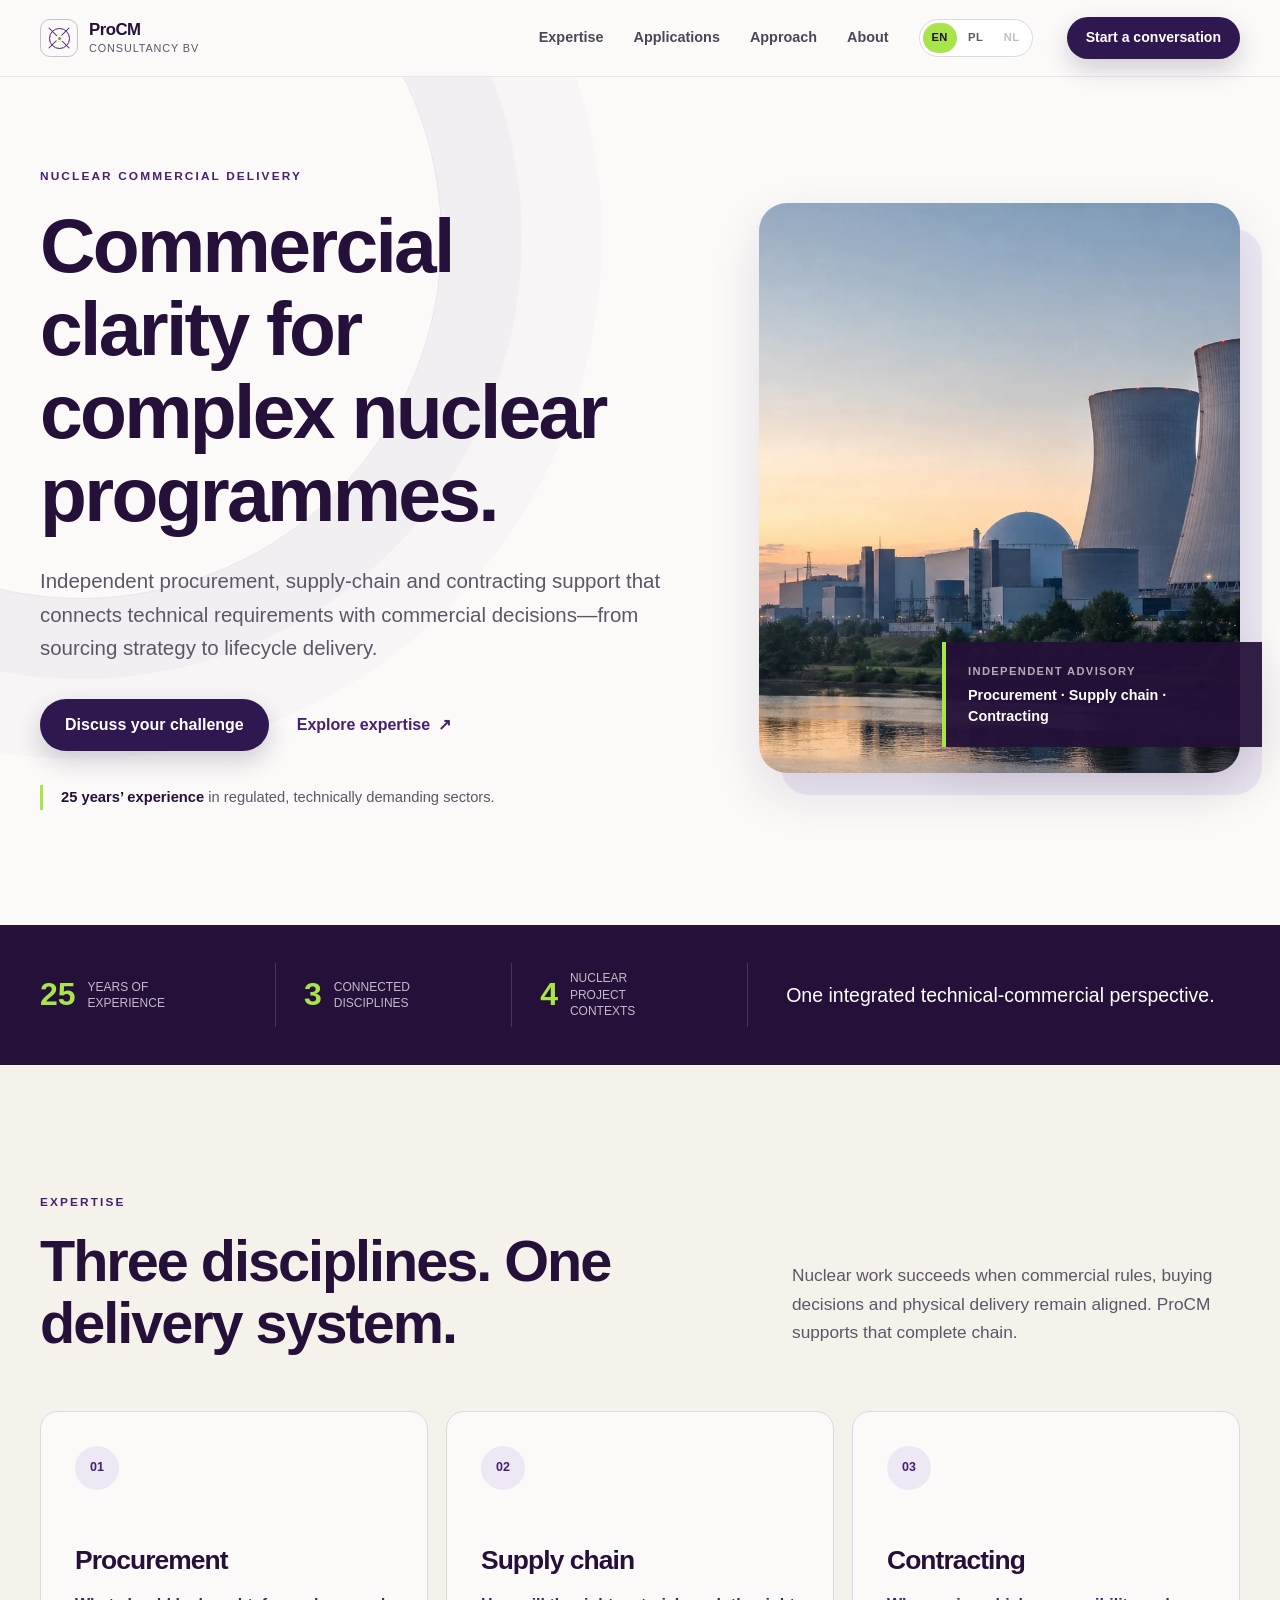
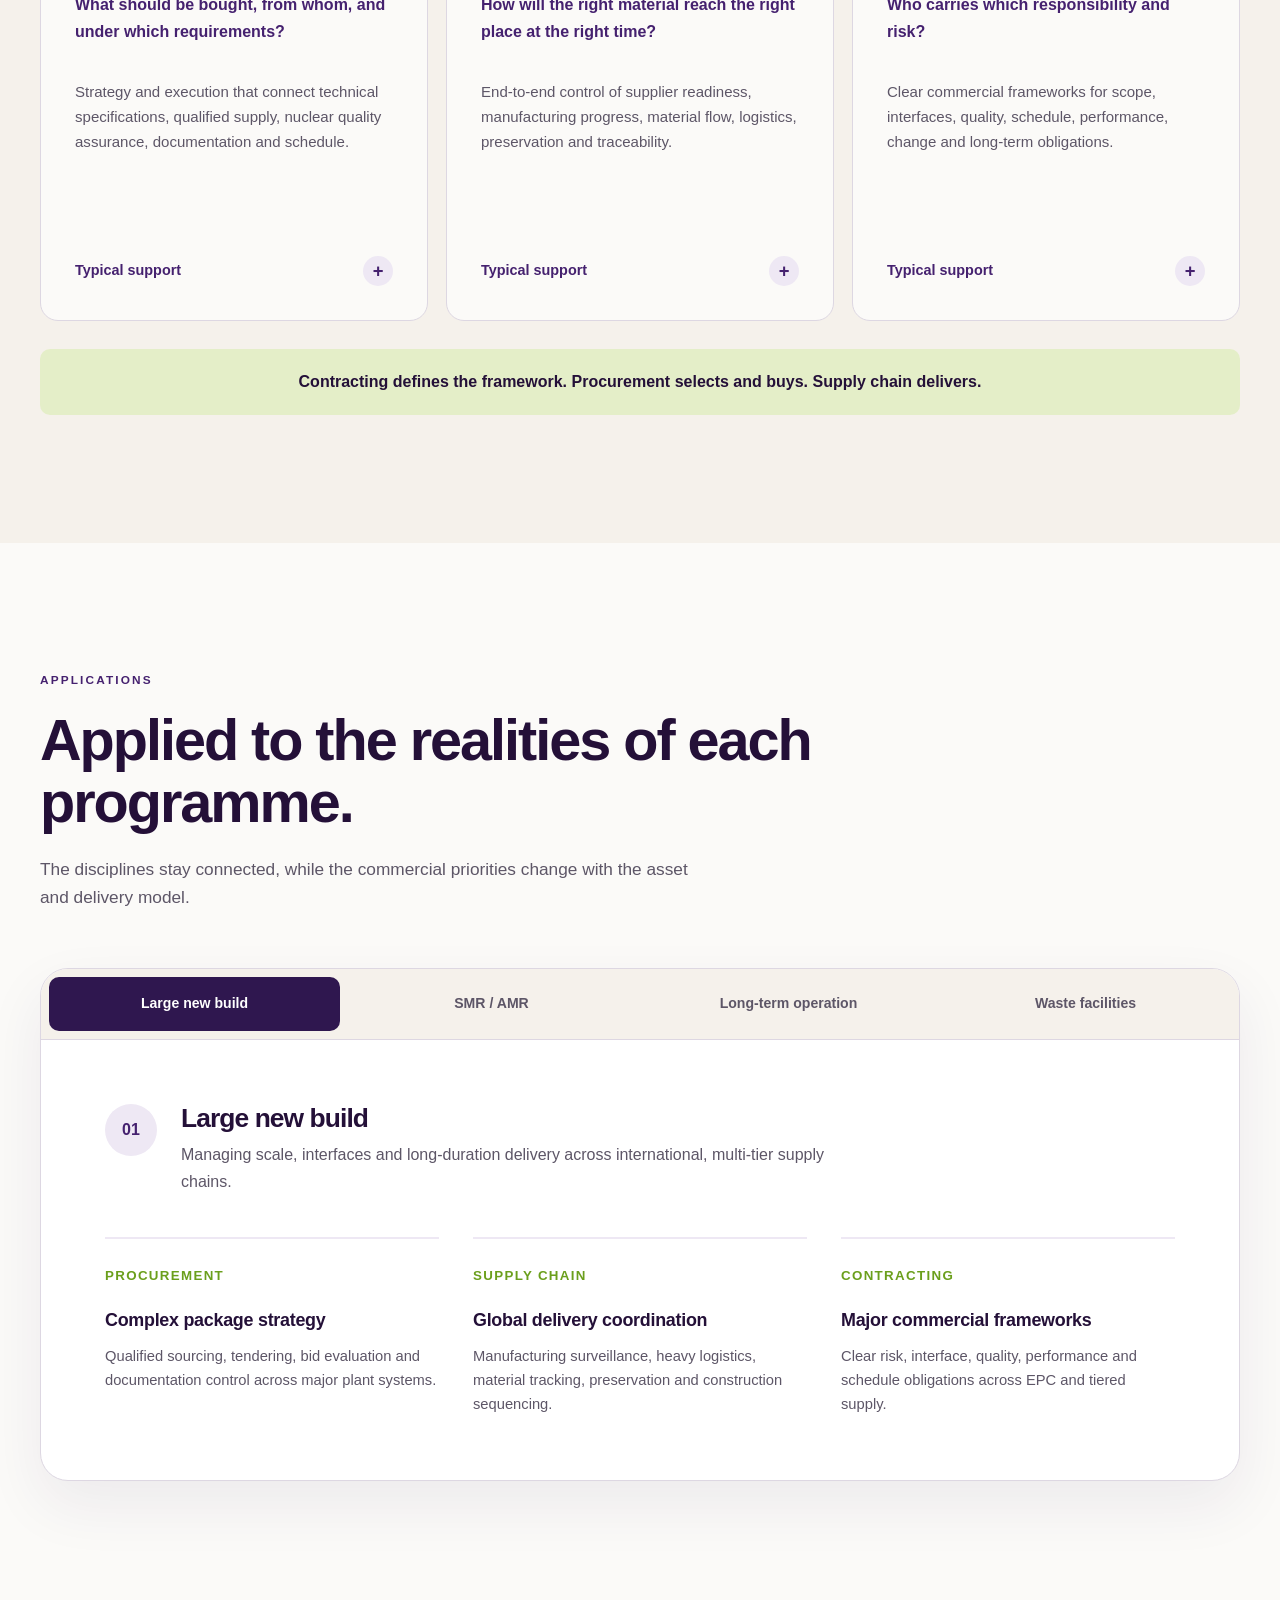
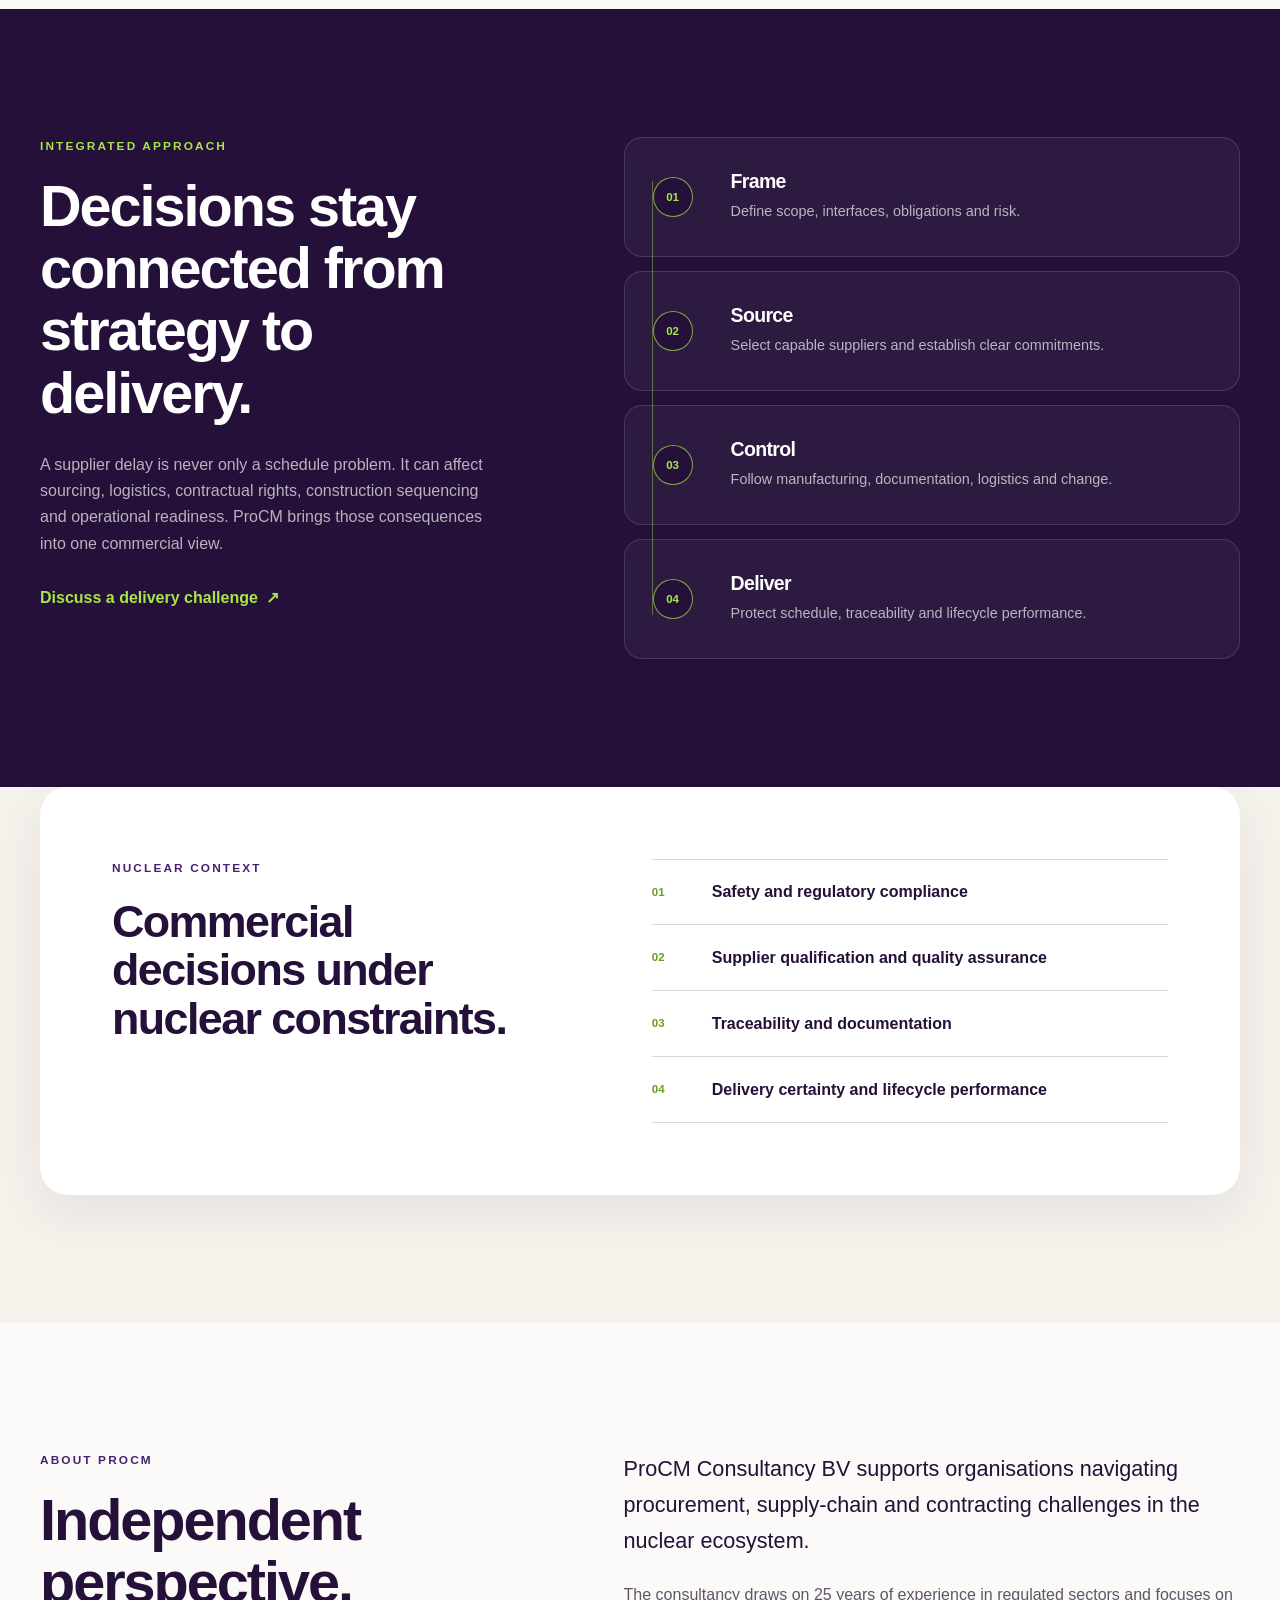
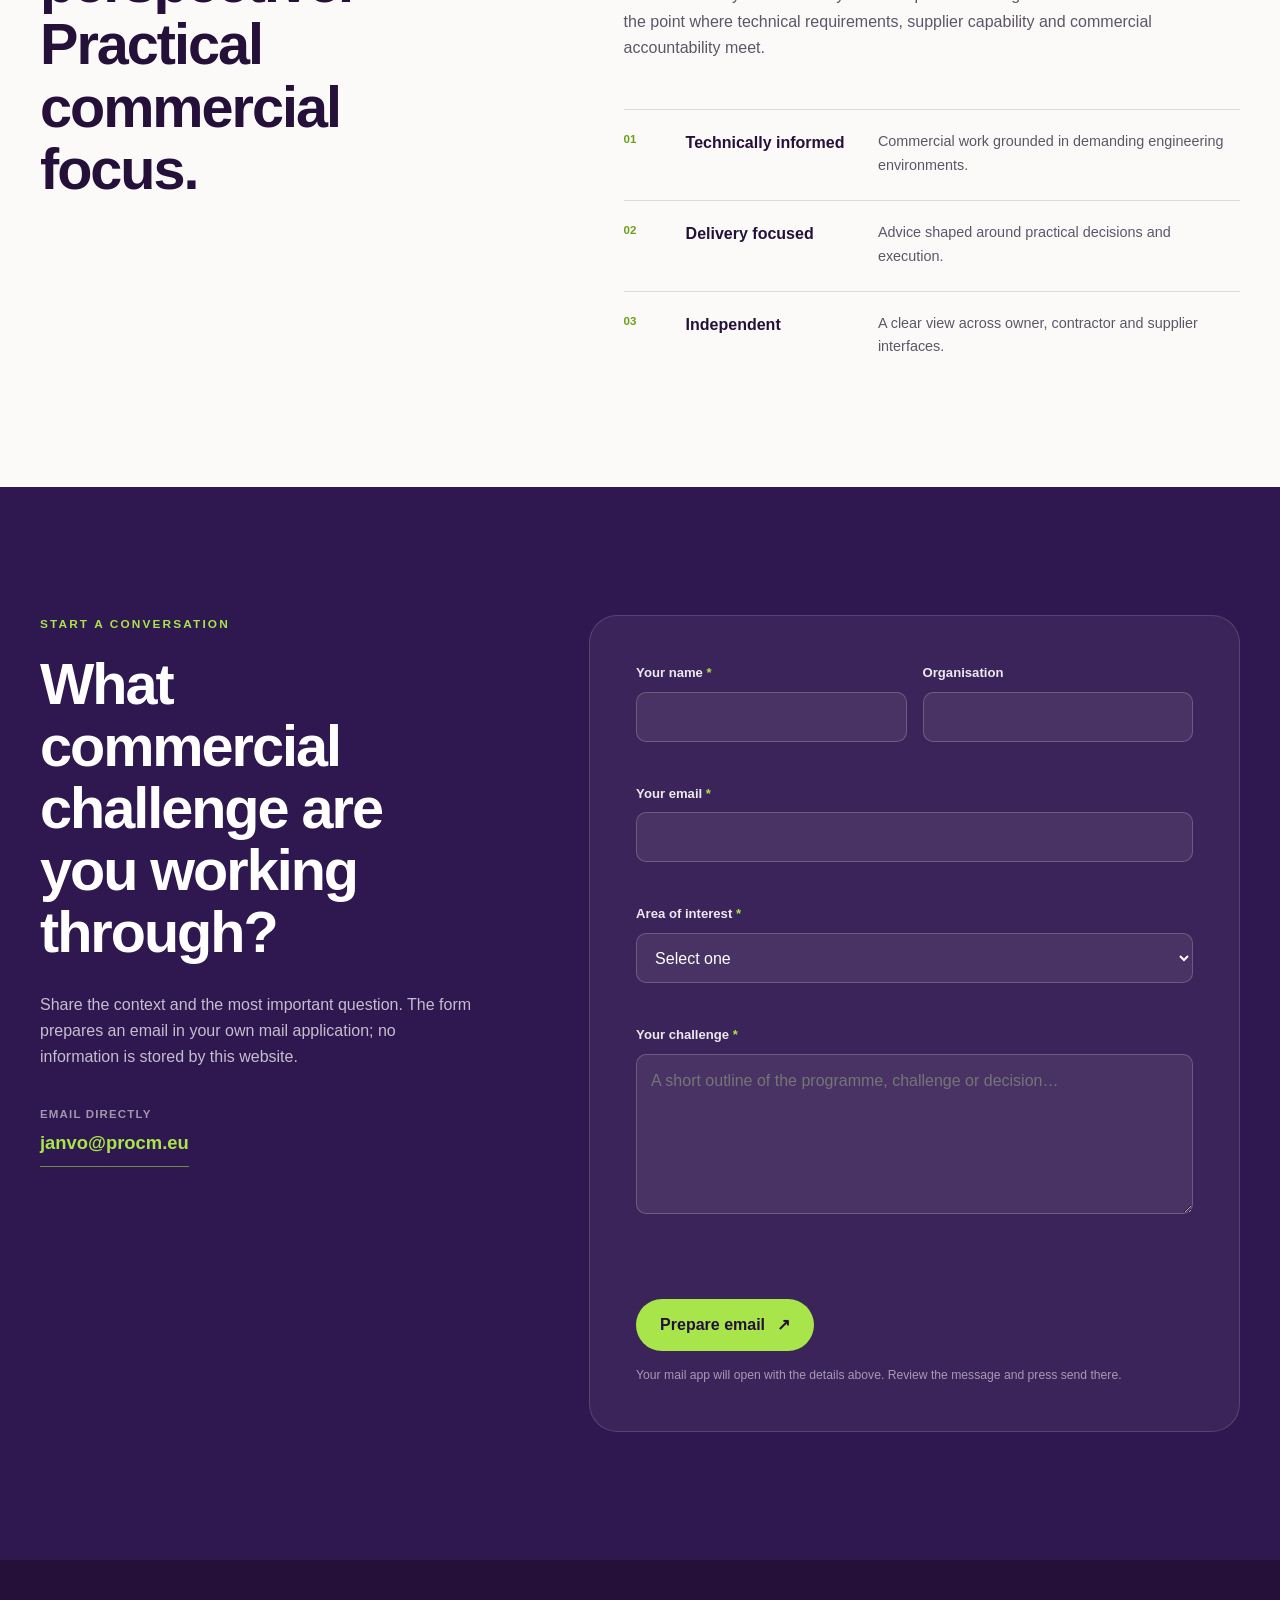
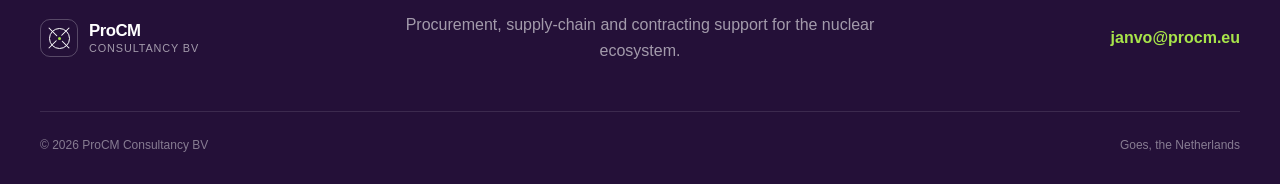
==== commit 3efb524f: "PL" ====
--- a/index.html
+++ b/index.html
@@ -10,14 +10,18 @@
     <meta property="og:description" content="Independent procurement, supply-chain and contracting support for complex nuclear programmes.">
     <meta property="og:type" content="website">
     <meta property="og:locale" content="en_US">
-    <meta property="og:image" content="/assets/images/procm-social-card.png">
+    <meta property="og:locale:alternate" content="pl_PL">
+    <meta property="og:image" content="./assets/images/procm-social-card.png?v=20260724-1">
     <meta name="twitter:card" content="summary_large_image">
     <meta name="twitter:title" content="ProCM Consultancy BV | Nuclear commercial delivery">
     <meta name="twitter:description" content="Procurement, supply-chain and contracting support for complex nuclear programmes.">
-    <meta name="twitter:image" content="/assets/images/procm-social-card.png">
+    <meta name="twitter:image" content="./assets/images/procm-social-card.png?v=20260724-1">
     <title>ProCM Consultancy BV | Nuclear Procurement, Supply Chain &amp; Contracting</title>
-    <link rel="icon" href="assets/images/favicon.png" type="image/png">
-    <link rel="stylesheet" href="assets/css/styles.css">
+    <link rel="alternate" hreflang="en" href="./index.html">
+    <link rel="alternate" hreflang="pl" href="./pl.html">
+    <link rel="alternate" hreflang="x-default" href="./index.html">
+    <link rel="icon" href="./assets/images/favicon.png?v=20260724-1" type="image/png">
+    <link rel="stylesheet" href="./assets/css/styles.css?v=20260724-1">
     <script type="application/ld+json">
     {
         "@context": "https://schema.org",
@@ -61,6 +65,11 @@
                 <a href="#applications">Applications</a>
                 <a href="#approach">Approach</a>
                 <a href="#about">About</a>
+                <div class="language-switcher" aria-label="Language selection">
+                    <a class="lang-link is-active" href="./index.html" lang="en" hreflang="en" aria-current="page">EN</a>
+                    <a class="lang-link" href="./pl.html" lang="pl" hreflang="pl" aria-label="Switch to Polish">PL</a>
+                    <span class="lang-link is-disabled" lang="nl" aria-disabled="true" aria-label="Dutch — version not yet available" title="Dutch version is not yet available">NL</span>
+                </div>
             </nav>
 
             <a class="button button-small button-primary header-cta" href="#contact">Start a conversation</a>
@@ -83,8 +92,8 @@
 
                 <figure class="hero-visual">
                     <picture>
-                        <source srcset="assets/images/procm-nuclear-hero.webp" type="image/webp">
-                        <img src="assets/images/procm-nuclear-hero.png" width="1672" height="941" alt="A contemporary nuclear power facility at daybreak" fetchpriority="high">
+                        <source srcset="./assets/images/procm-nuclear-hero.webp?v=20260724-1" type="image/webp">
+                        <img src="./assets/images/procm-nuclear-hero.png?v=20260724-1" width="1672" height="941" alt="A contemporary nuclear power facility at daybreak" fetchpriority="high">
                     </picture>
                     <figcaption>
                         <span>Independent advisory</span>
@@ -383,6 +392,6 @@
         </div>
     </footer>
 
-    <script src="assets/js/main.js"></script>
+    <script src="./assets/js/main.js?v=20260724-1"></script>
 </body>
 </html>
--- a/assets/css/styles.css
+++ b/assets/css/styles.css
@@ -28,6 +28,8 @@
 html {
     scroll-behavior: smooth;
     scroll-padding-top: 92px;
+    -webkit-text-size-adjust: 100%;
+    text-size-adjust: 100%;
 }
 
 body {
@@ -325,6 +327,46 @@
 .primary-nav a:hover,
 .primary-nav a[aria-current="true"] {
     color: var(--plum-800);
+}
+
+.language-switcher {
+    display: inline-flex;
+    padding: 3px;
+    align-items: center;
+    gap: 2px;
+    border: 1px solid var(--line);
+    border-radius: 999px;
+    background: var(--white);
+}
+
+.primary-nav .language-switcher .lang-link {
+    display: grid;
+    min-width: 34px;
+    height: 30px;
+    padding: 0 8px;
+    place-items: center;
+    border: 0;
+    border-radius: 999px;
+    color: var(--ink-soft);
+    font-size: 0.7rem;
+    font-weight: 700;
+    letter-spacing: 0.04em;
+    line-height: 1;
+}
+
+.primary-nav .language-switcher a.lang-link:hover {
+    color: var(--plum-950);
+    background: var(--plum-100);
+}
+
+.primary-nav .language-switcher .lang-link.is-active {
+    color: var(--plum-950);
+    background: var(--lime);
+}
+
+.primary-nav .language-switcher .lang-link.is-disabled {
+    cursor: not-allowed;
+    opacity: 0.38;
 }
 
 .nav-toggle {
@@ -1245,6 +1287,24 @@
         font-size: 1.6rem;
     }
 
+    .primary-nav .language-switcher {
+        width: auto;
+        margin-top: 12px;
+        padding: 4px;
+        border-bottom: 1px solid var(--line);
+        align-self: flex-start;
+    }
+
+    .primary-nav .language-switcher .lang-link {
+        width: auto;
+        min-width: 44px;
+        height: 38px;
+        padding: 0 12px;
+        border: 0;
+        font-family: "Aptos", "Segoe UI Variable Text", "Segoe UI", sans-serif;
+        font-size: 0.78rem;
+    }
+
     .hero-grid,
     .split-heading,
     .approach-grid,
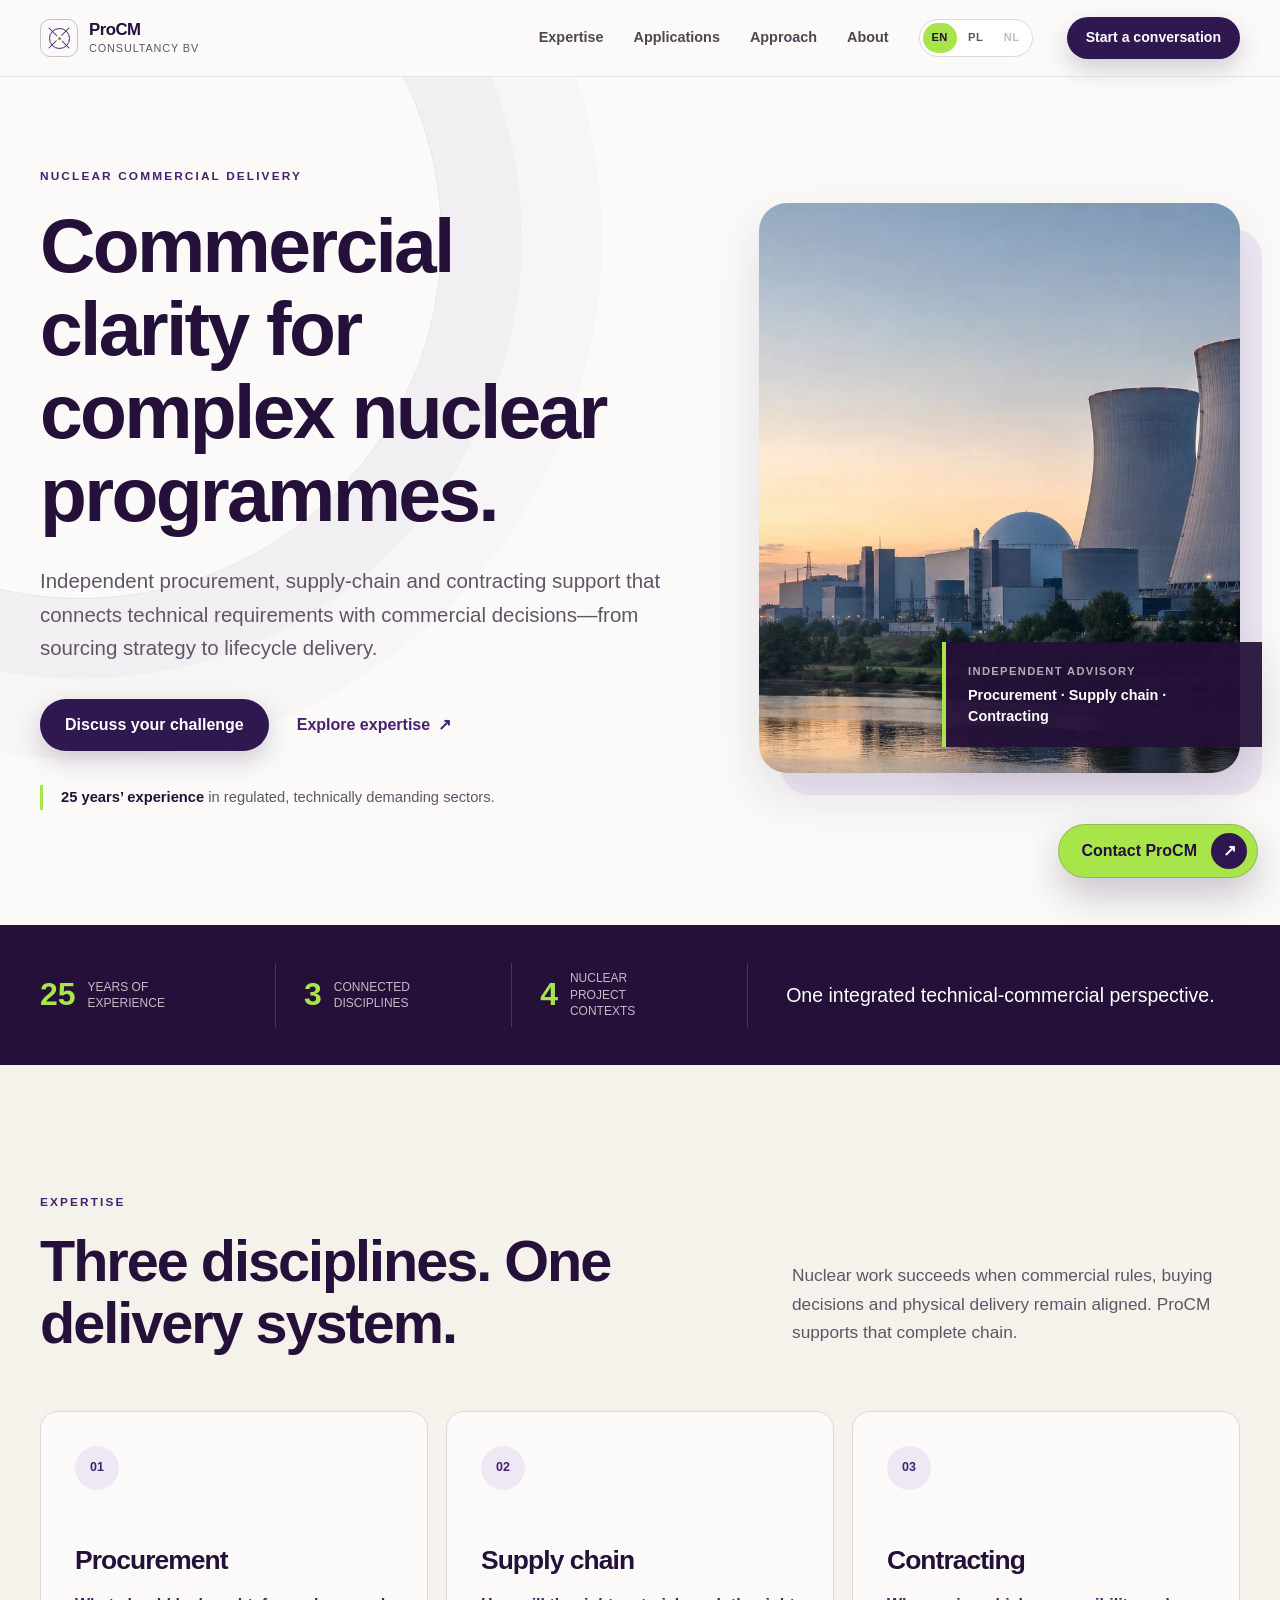
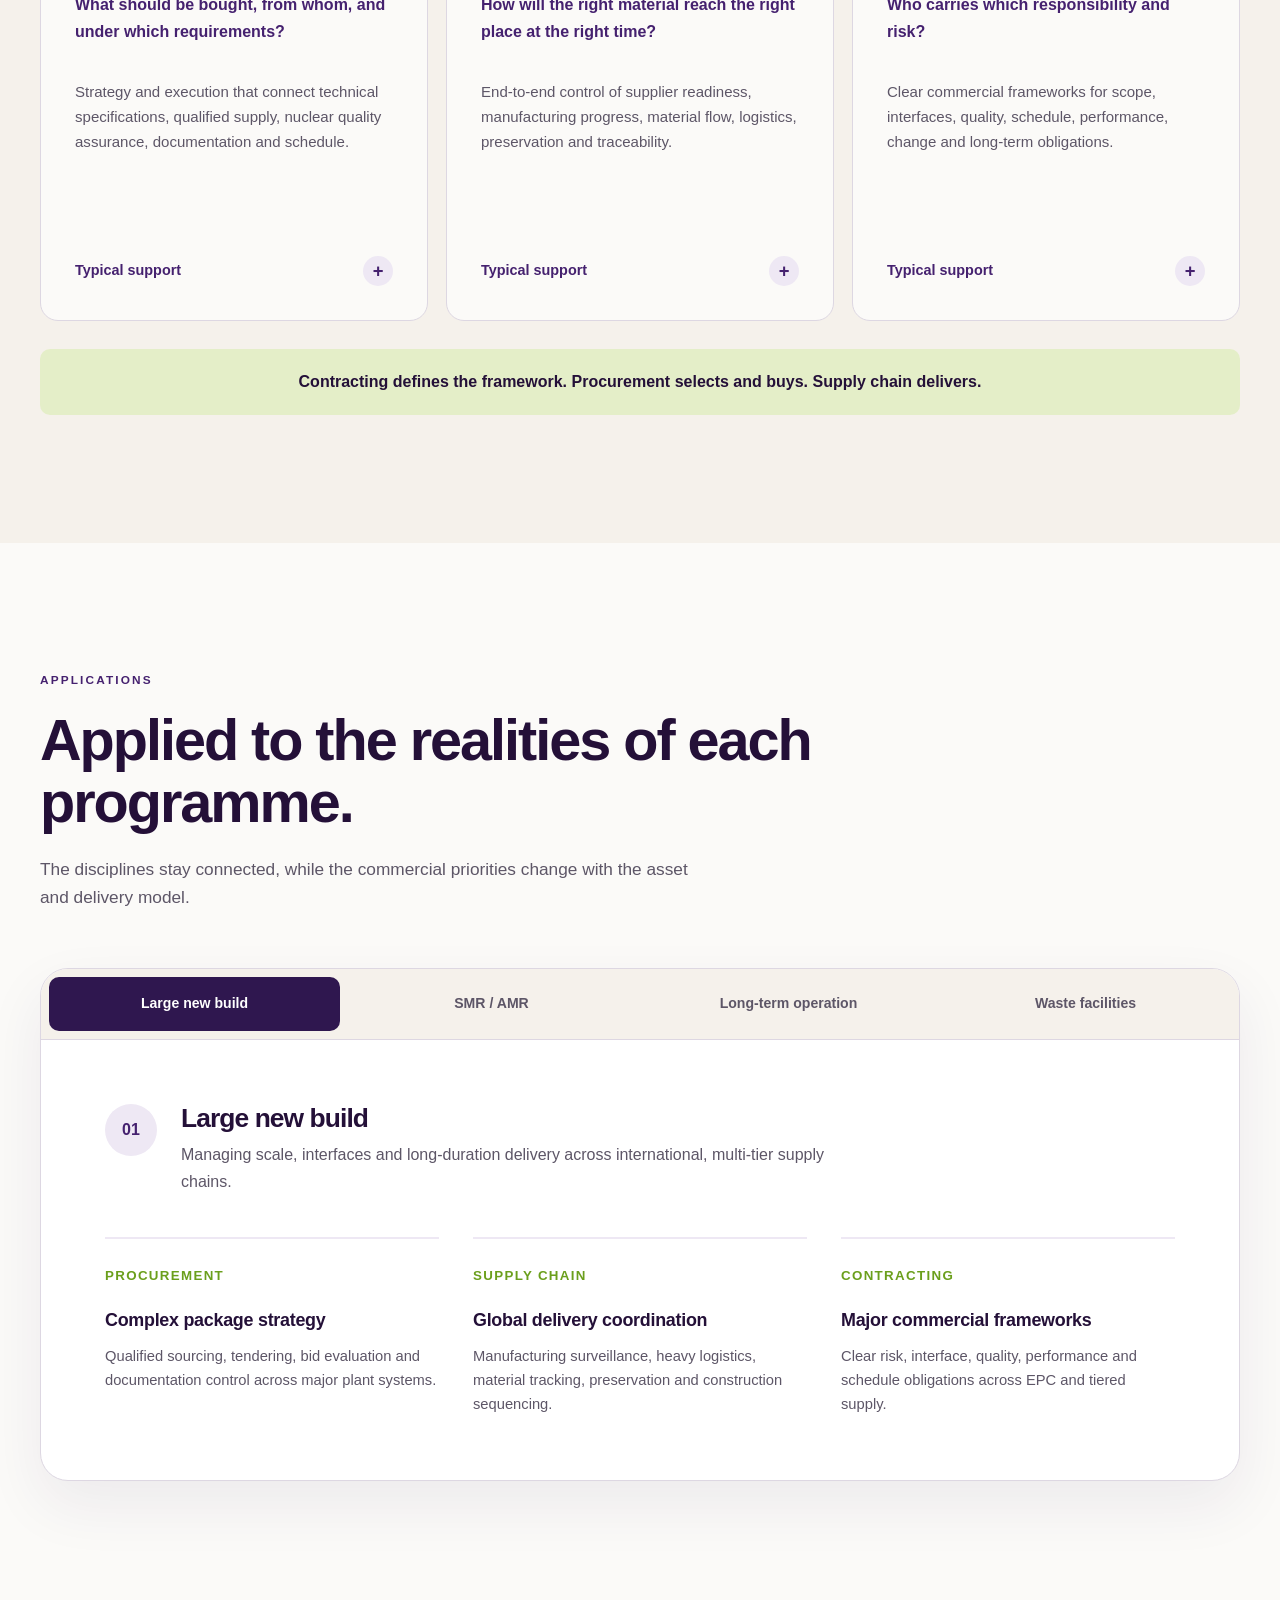
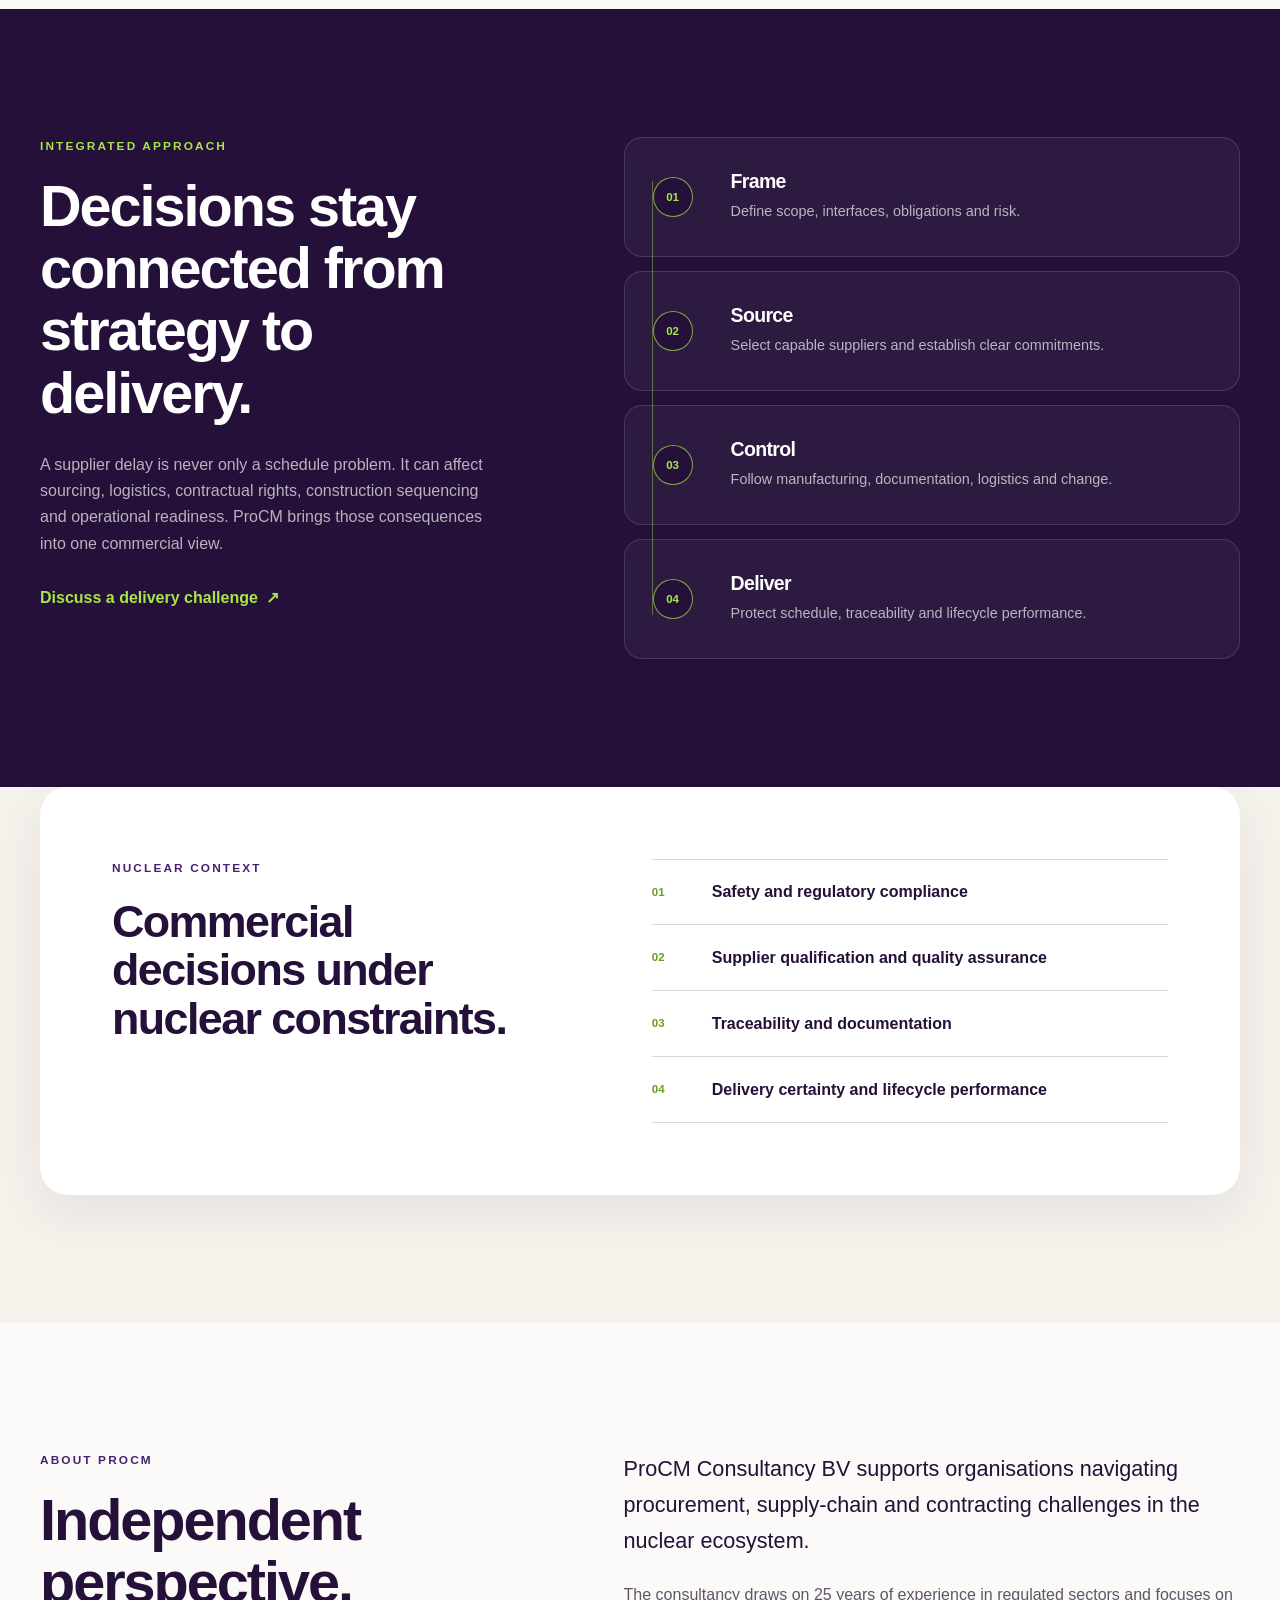
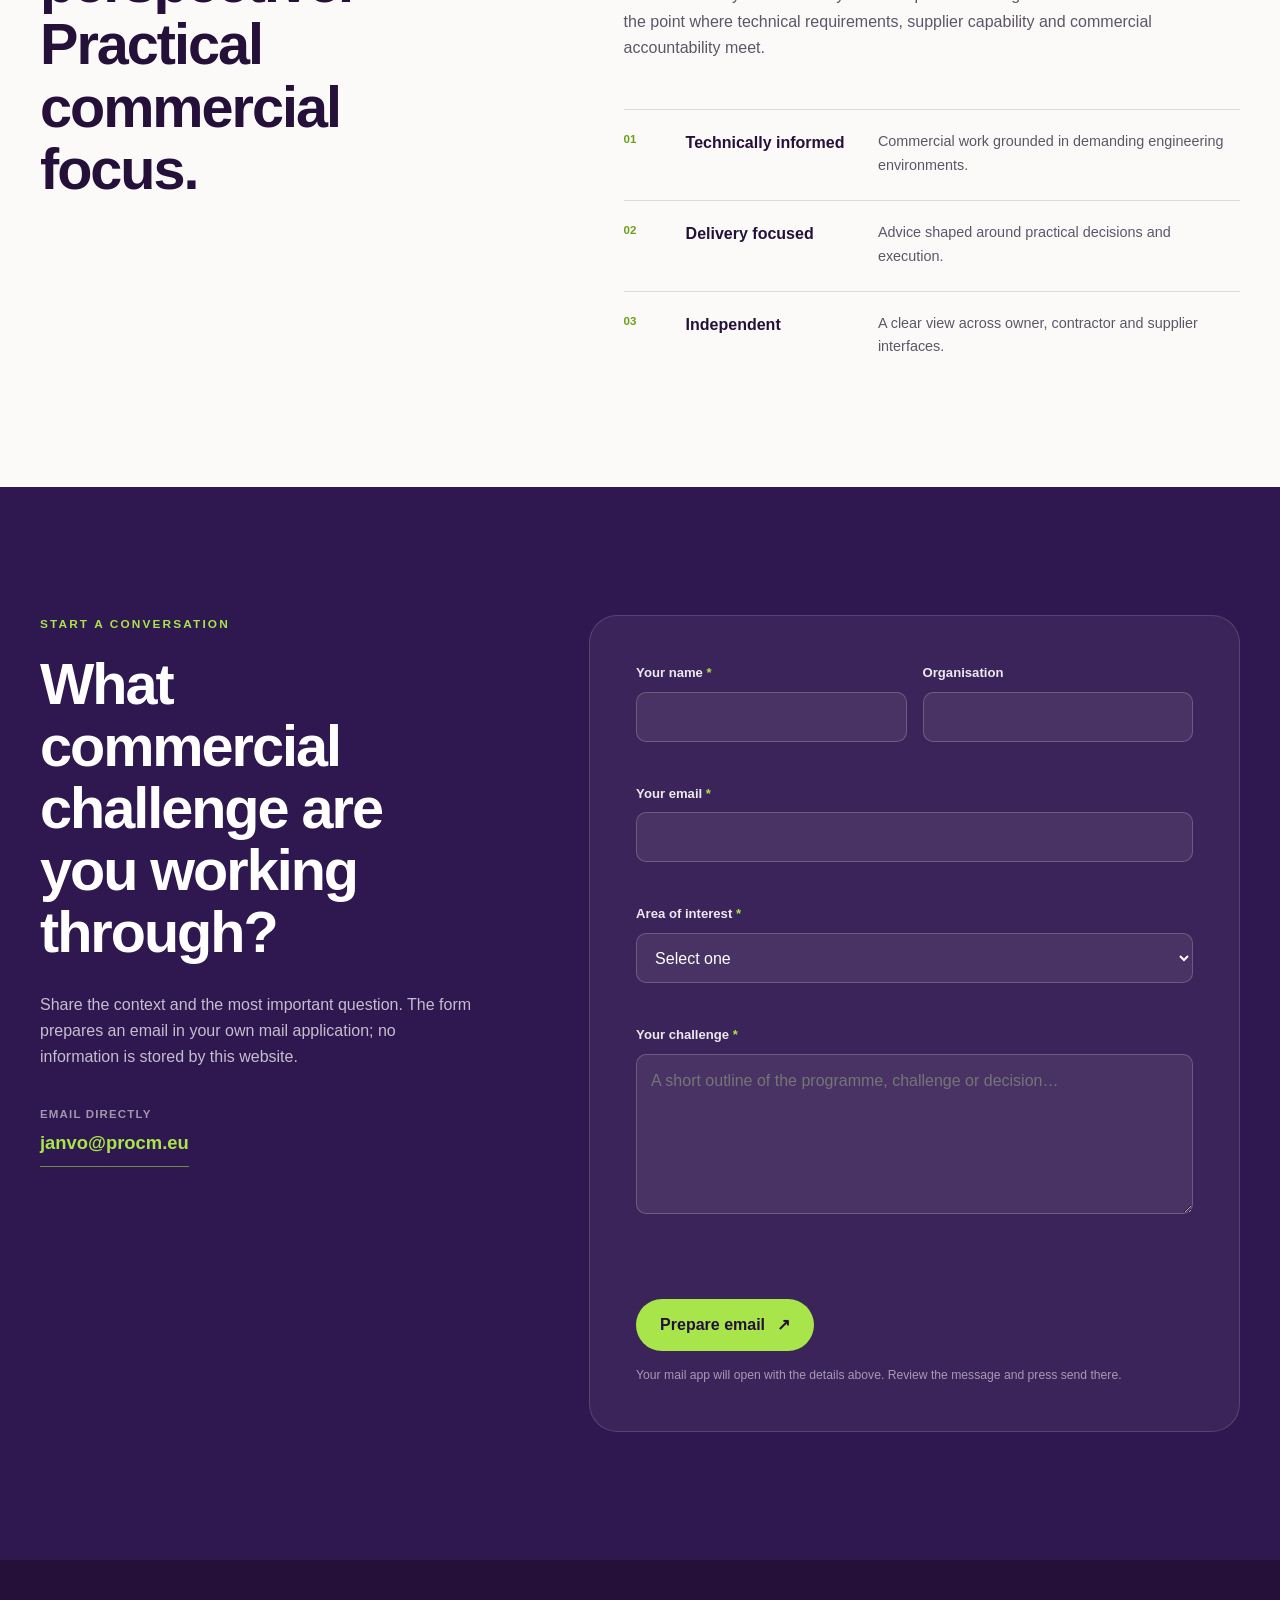
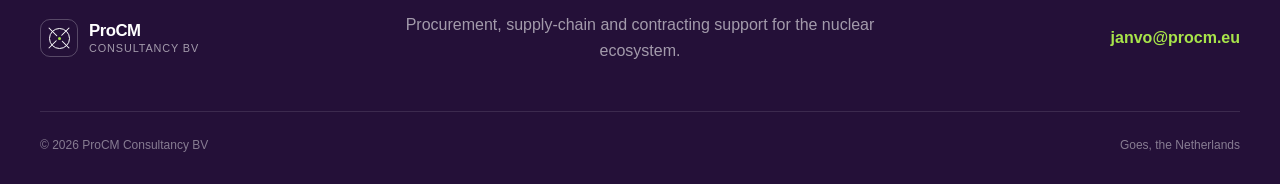
==== commit 4730808f: "contactBttn" ====
--- a/index.html
+++ b/index.html
@@ -21,7 +21,7 @@
     <link rel="alternate" hreflang="pl" href="./pl.html">
     <link rel="alternate" hreflang="x-default" href="./index.html">
     <link rel="icon" href="./assets/images/favicon.png?v=20260724-1" type="image/png">
-    <link rel="stylesheet" href="./assets/css/styles.css?v=20260724-1">
+    <link rel="stylesheet" href="./assets/css/styles.css?v=20260724-2">
     <script type="application/ld+json">
     {
         "@context": "https://schema.org",
@@ -377,6 +377,10 @@
         </section>
     </main>
 
+    <a class="floating-contact" href="#contact" aria-label="Contact ProCM">
+        <span>Contact ProCM</span>
+    </a>
+
     <footer class="site-footer">
         <div class="container footer-main">
             <a class="brand brand-footer" href="#top" aria-label="ProCM Consultancy BV home">
--- a/assets/css/styles.css
+++ b/assets/css/styles.css
@@ -1117,6 +1117,53 @@
     font-size: 0.76rem;
 }
 
+.floating-contact {
+    position: fixed;
+    right: max(22px, env(safe-area-inset-right));
+    bottom: max(22px, env(safe-area-inset-bottom));
+    z-index: 900;
+    display: inline-flex;
+    min-height: 54px;
+    padding: 0 10px 0 22px;
+    align-items: center;
+    gap: 14px;
+    border: 1px solid rgba(36, 16, 56, 0.18);
+    border-radius: 999px;
+    color: var(--plum-950);
+    background: var(--lime);
+    box-shadow: 0 16px 38px rgba(36, 16, 56, 0.24);
+    font-weight: 700;
+    transition: transform 180ms ease, background-color 180ms ease, box-shadow 180ms ease;
+}
+
+.floating-contact::after {
+    display: grid;
+    width: 36px;
+    height: 36px;
+    place-items: center;
+    border-radius: 50%;
+    color: var(--white);
+    background: var(--plum-900);
+    content: "↗";
+    font-size: 1rem;
+    transition: transform 180ms ease;
+}
+
+.floating-contact:hover {
+    color: var(--plum-950);
+    background: #b9f45e;
+    box-shadow: 0 20px 46px rgba(36, 16, 56, 0.3);
+    transform: translateY(-3px);
+}
+
+.floating-contact:hover::after {
+    transform: translate(2px, -2px);
+}
+
+.floating-contact:active {
+    transform: translateY(-1px);
+}
+
 .site-footer {
     padding: 52px 0 28px;
     color: var(--white);
@@ -1468,6 +1515,25 @@
         padding: 24px 18px;
     }
 
+    .floating-contact {
+        right: max(16px, env(safe-area-inset-right));
+        bottom: max(16px, env(safe-area-inset-bottom));
+        width: 54px;
+        height: 54px;
+        min-height: 54px;
+        padding: 0;
+        justify-content: center;
+    }
+
+    .floating-contact span {
+        display: none;
+    }
+
+    .floating-contact::after {
+        width: 38px;
+        height: 38px;
+    }
+
     .footer-bottom {
         align-items: flex-start;
         flex-direction: column;
